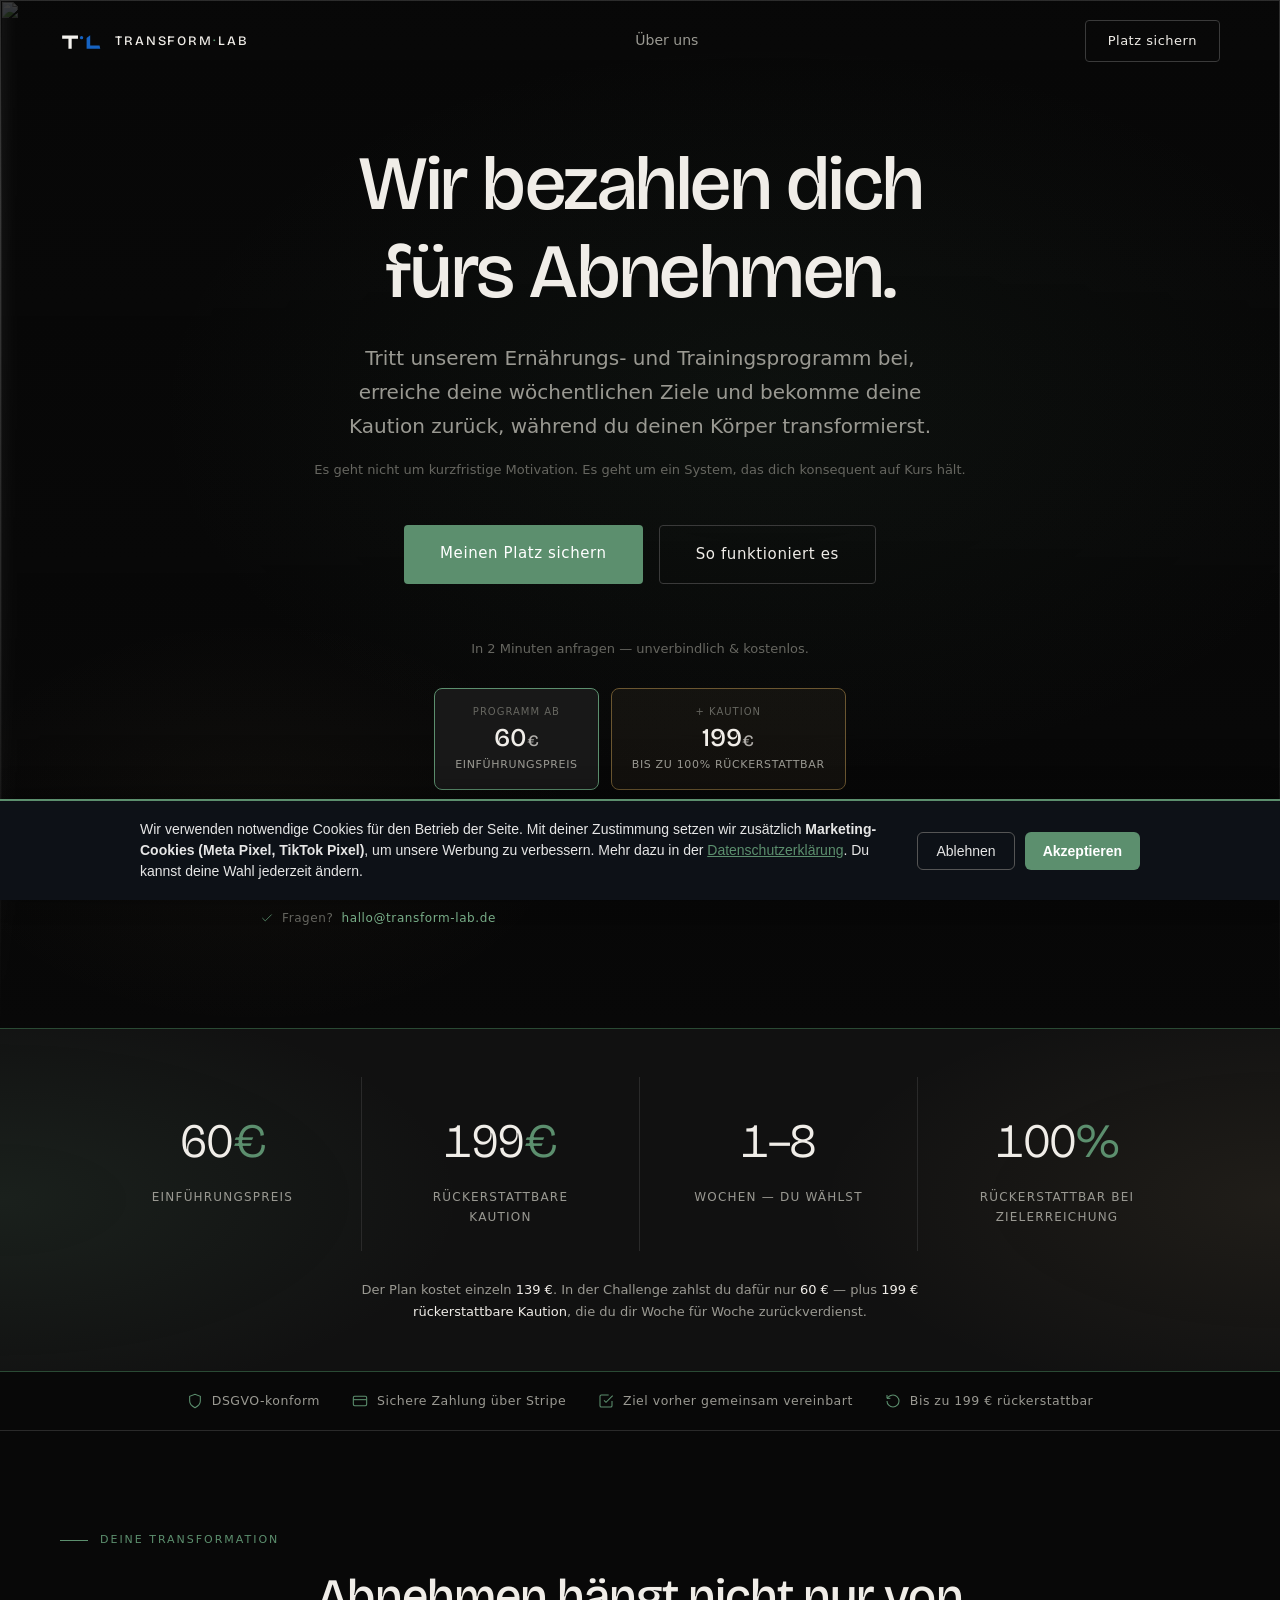
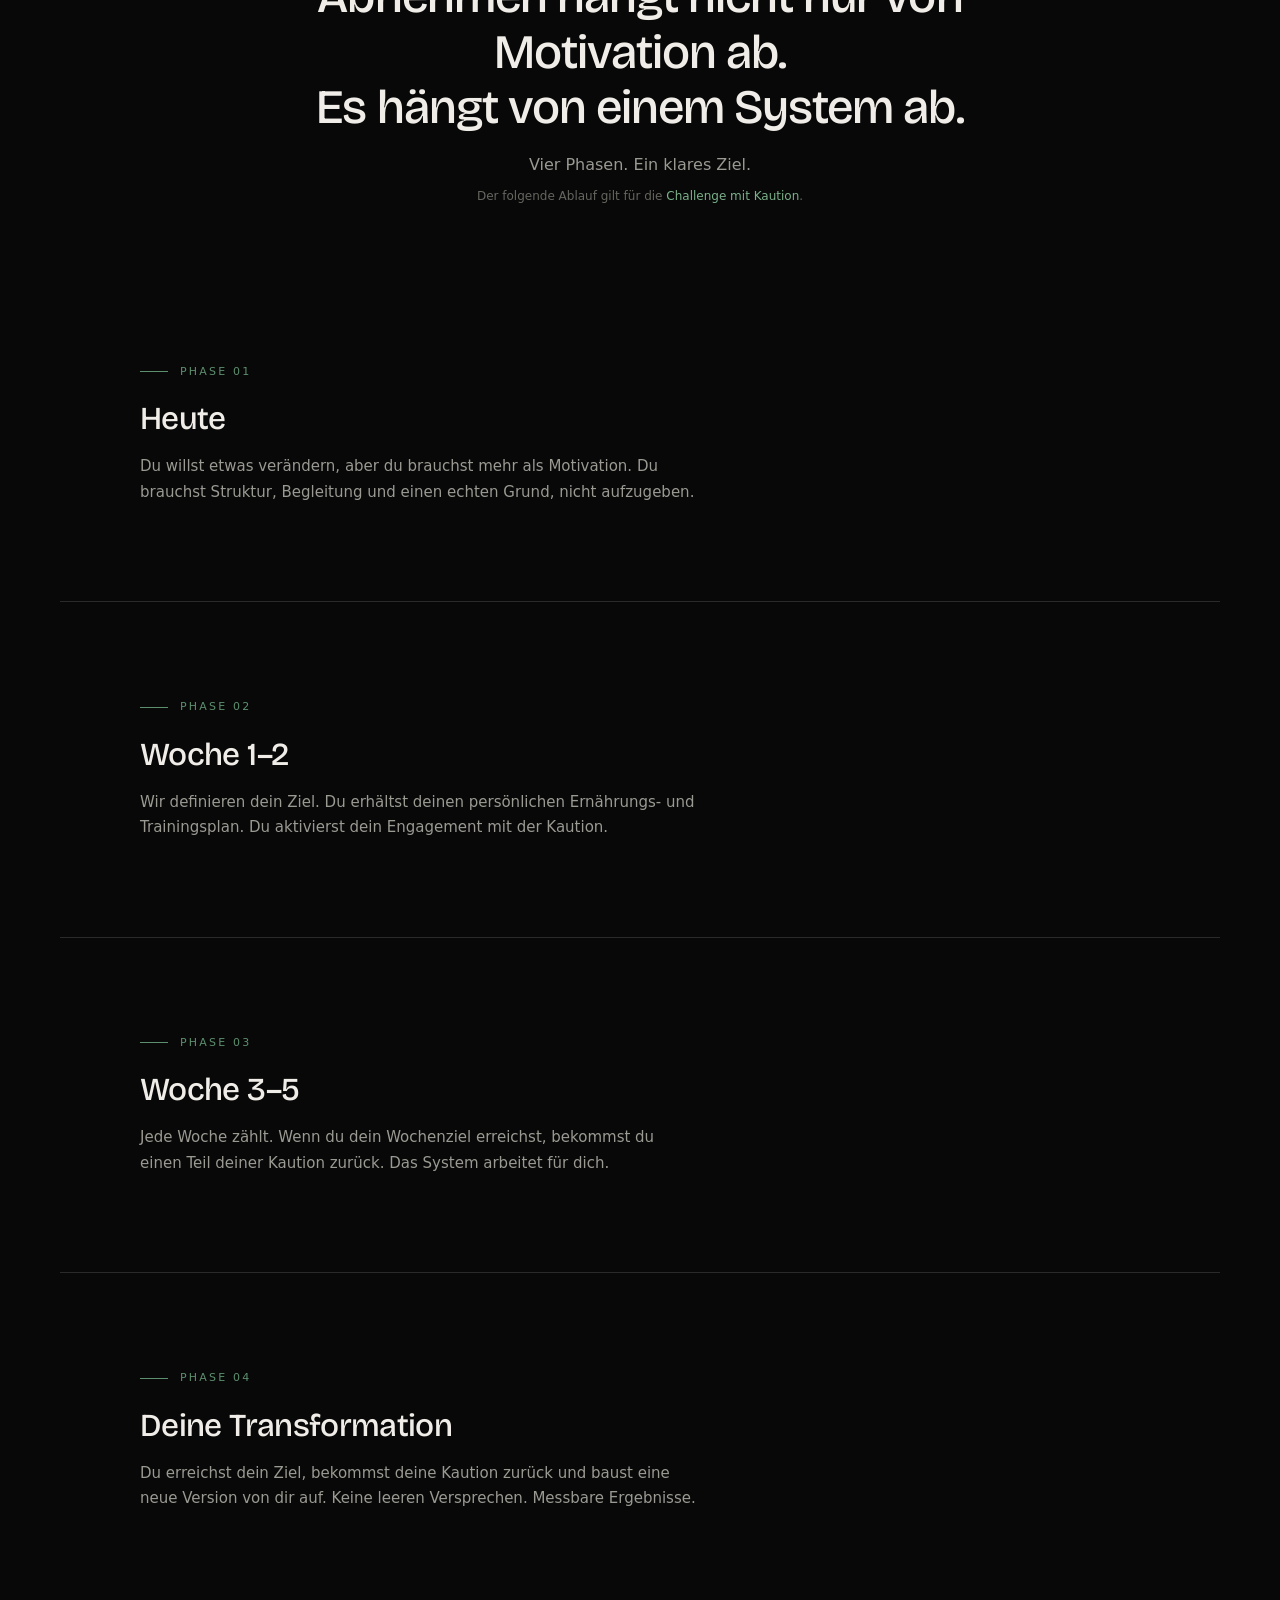
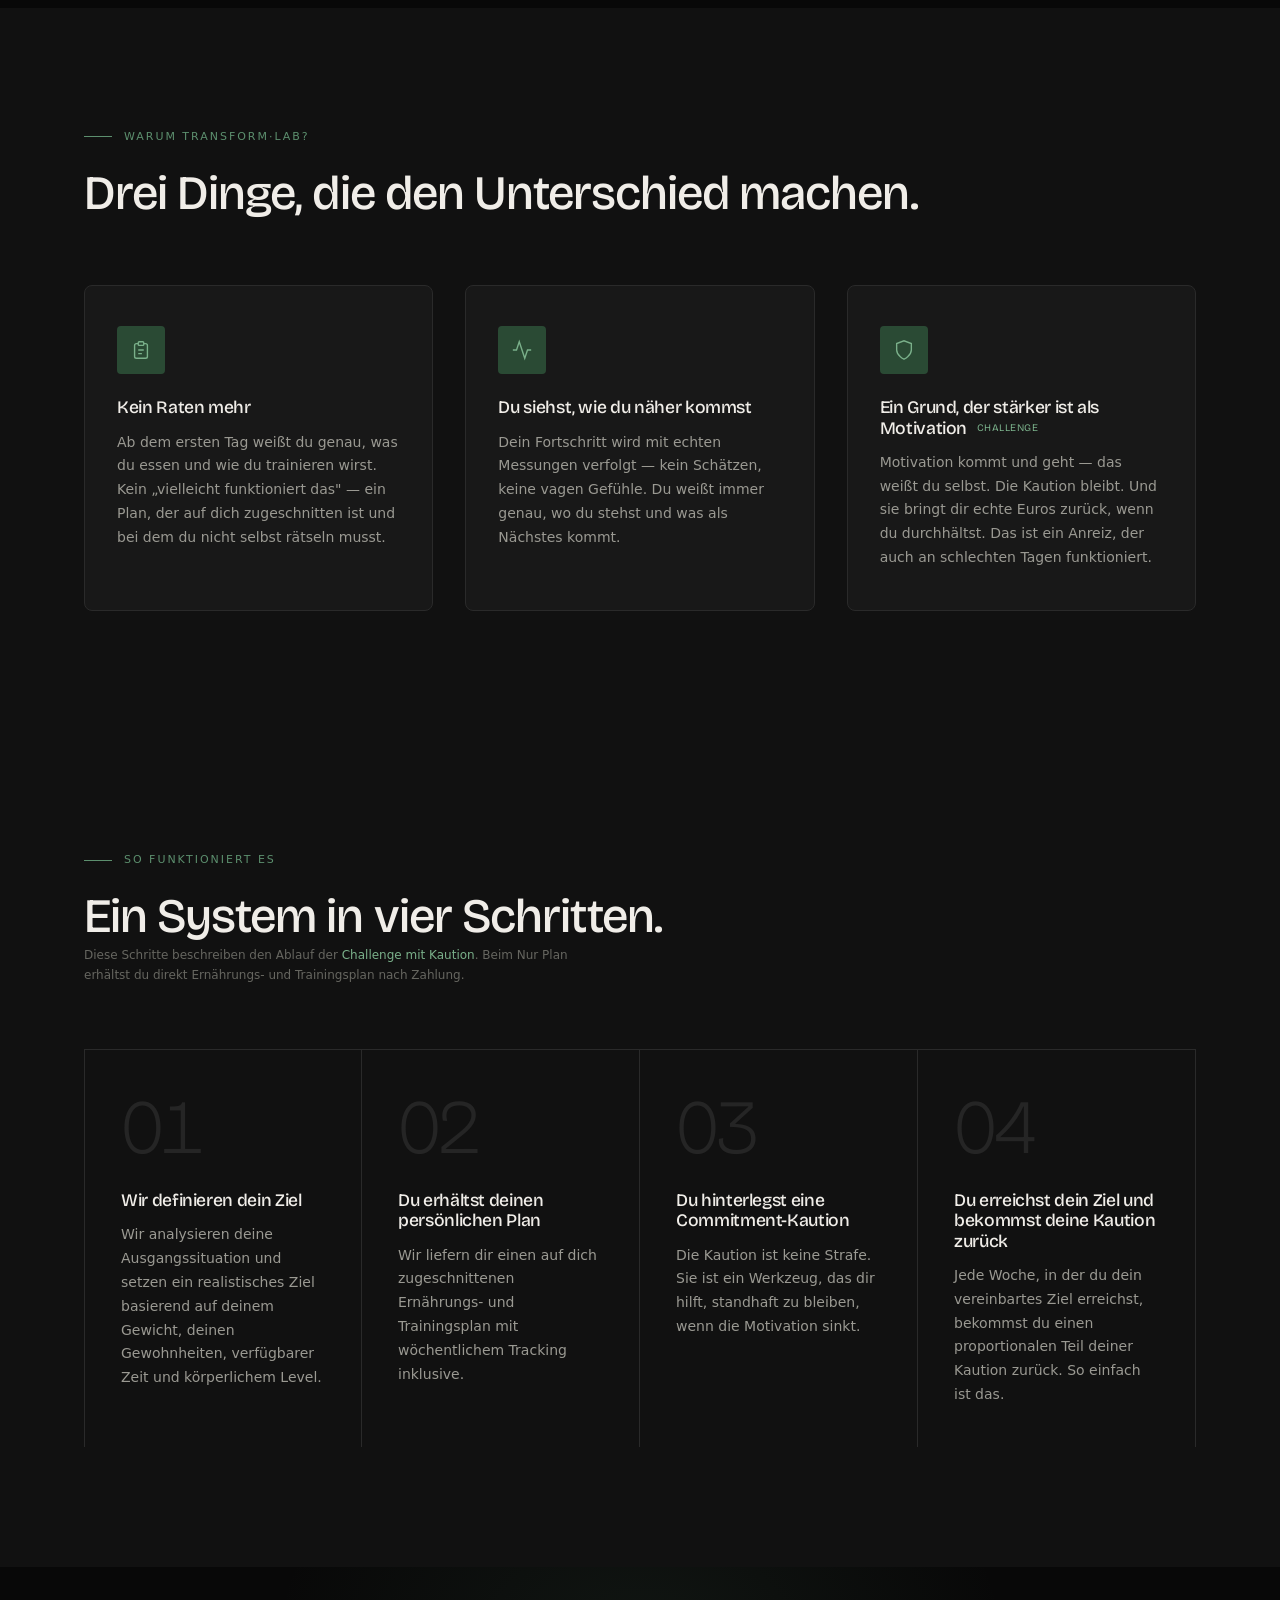
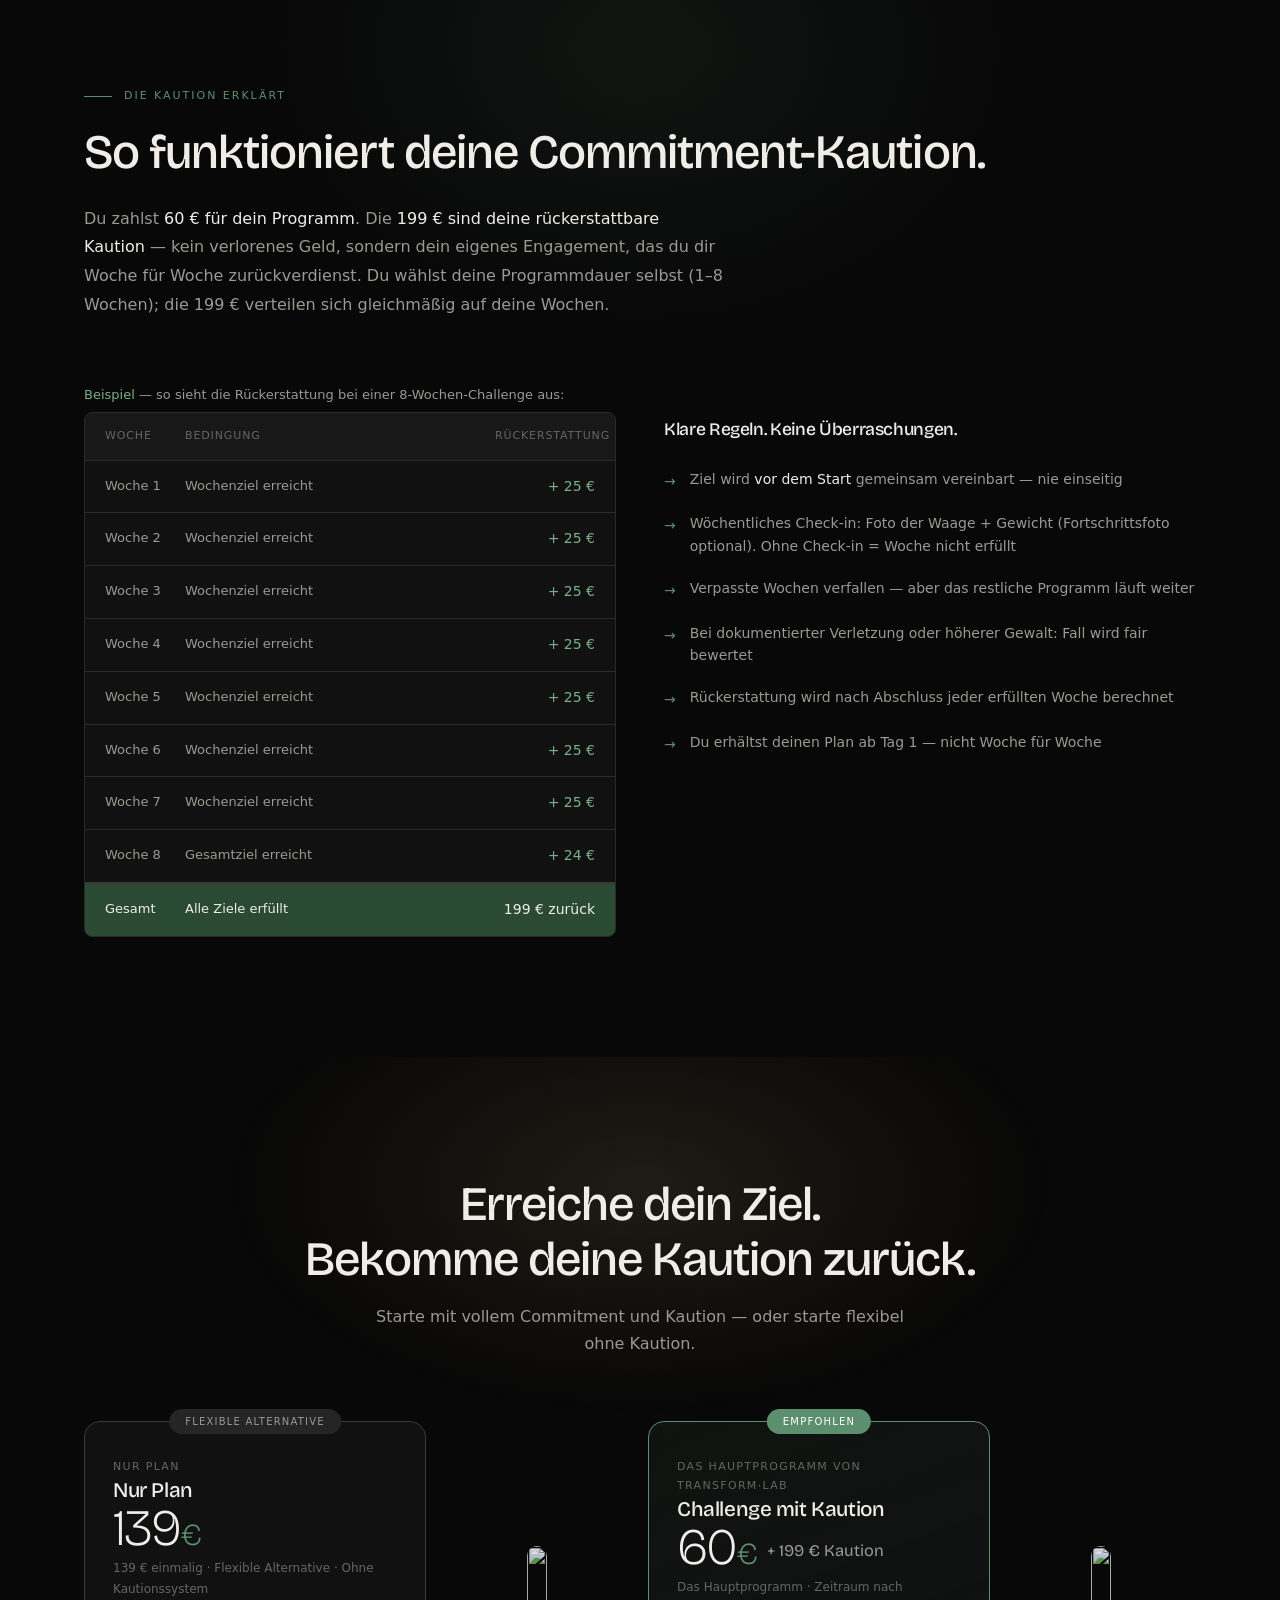
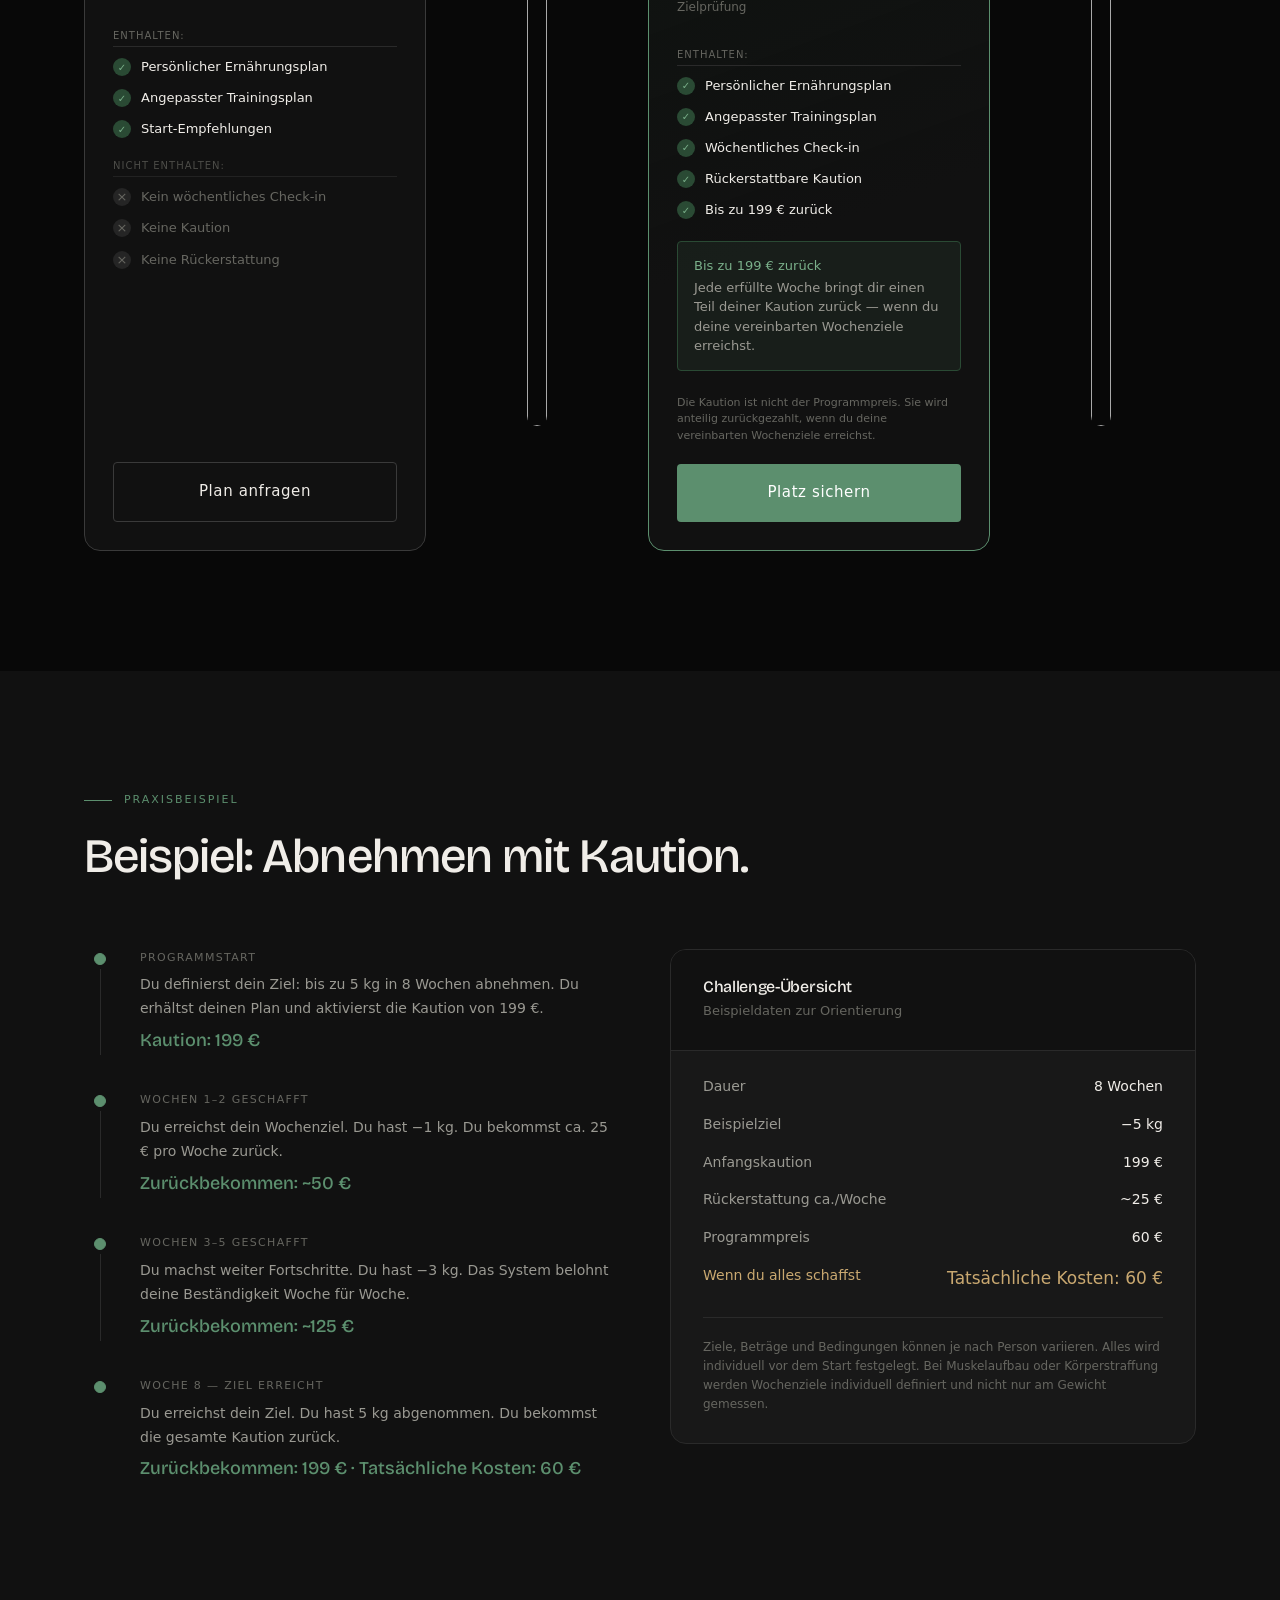
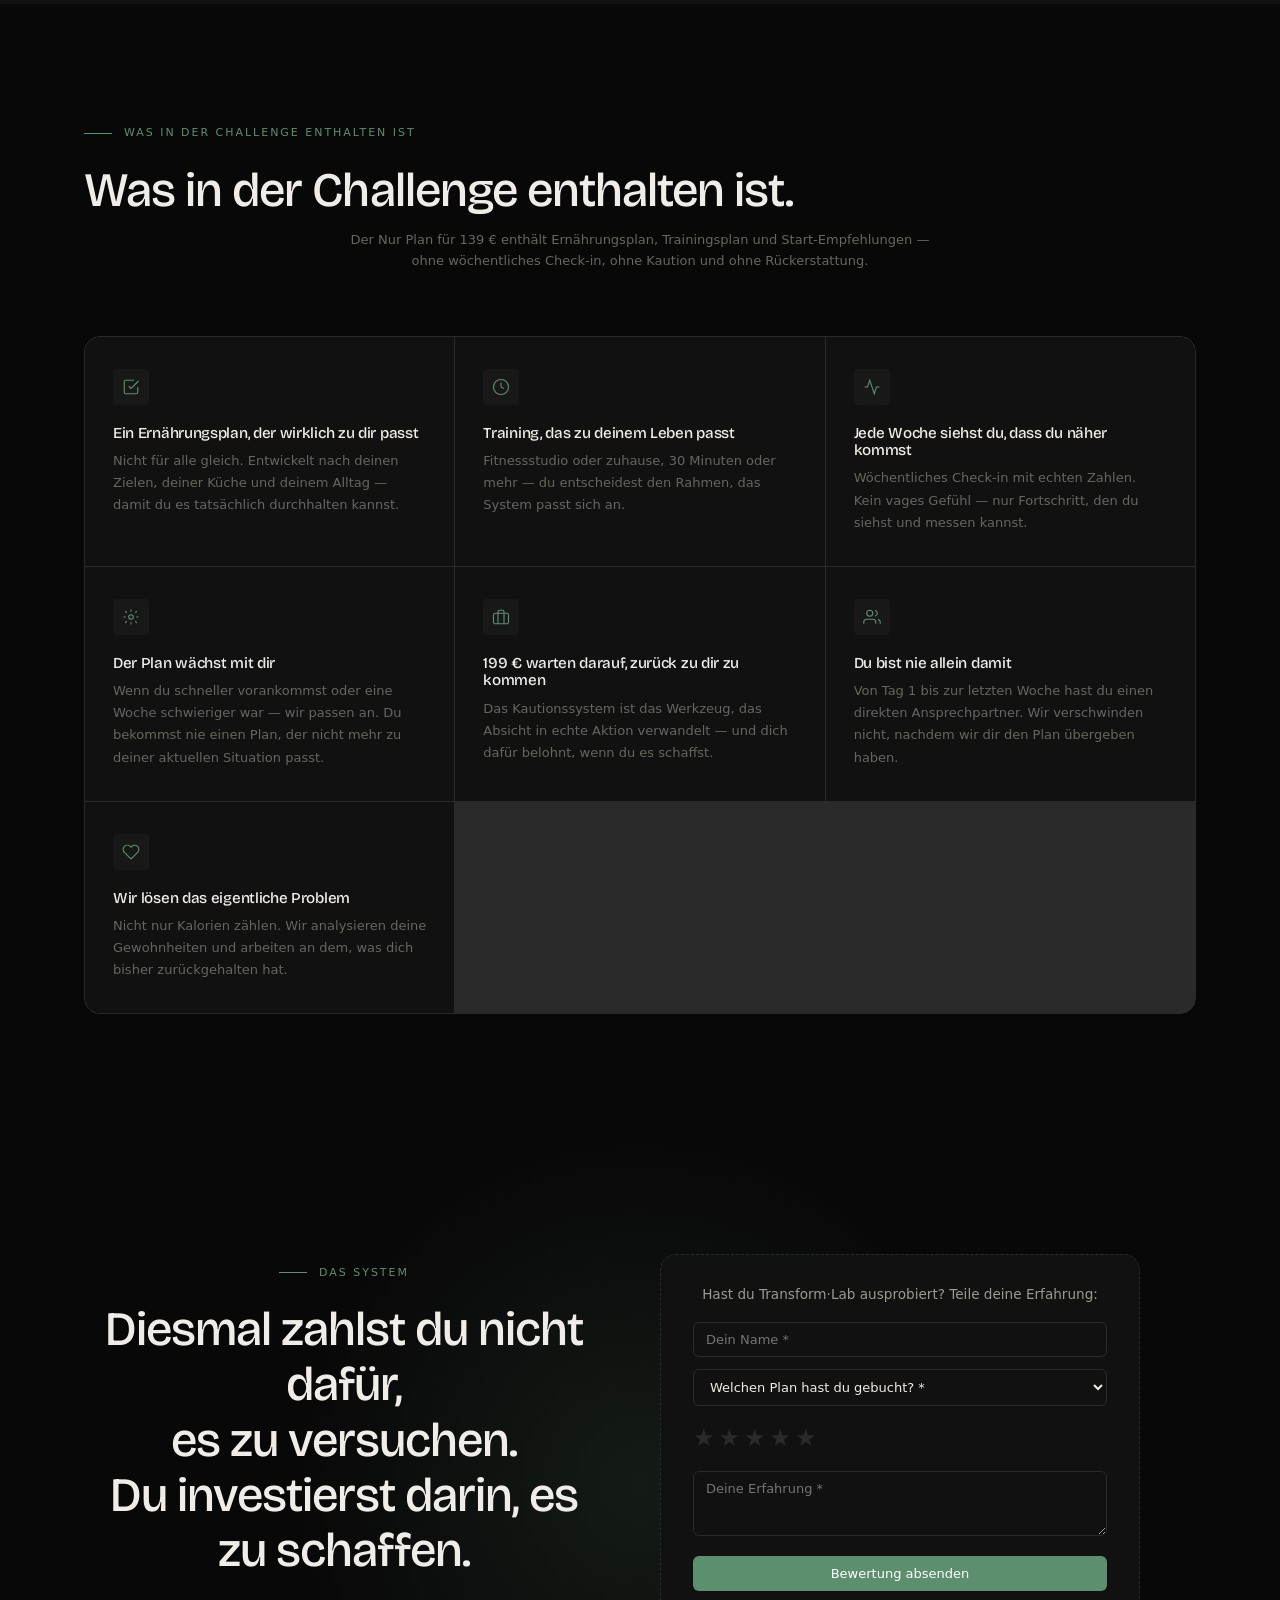
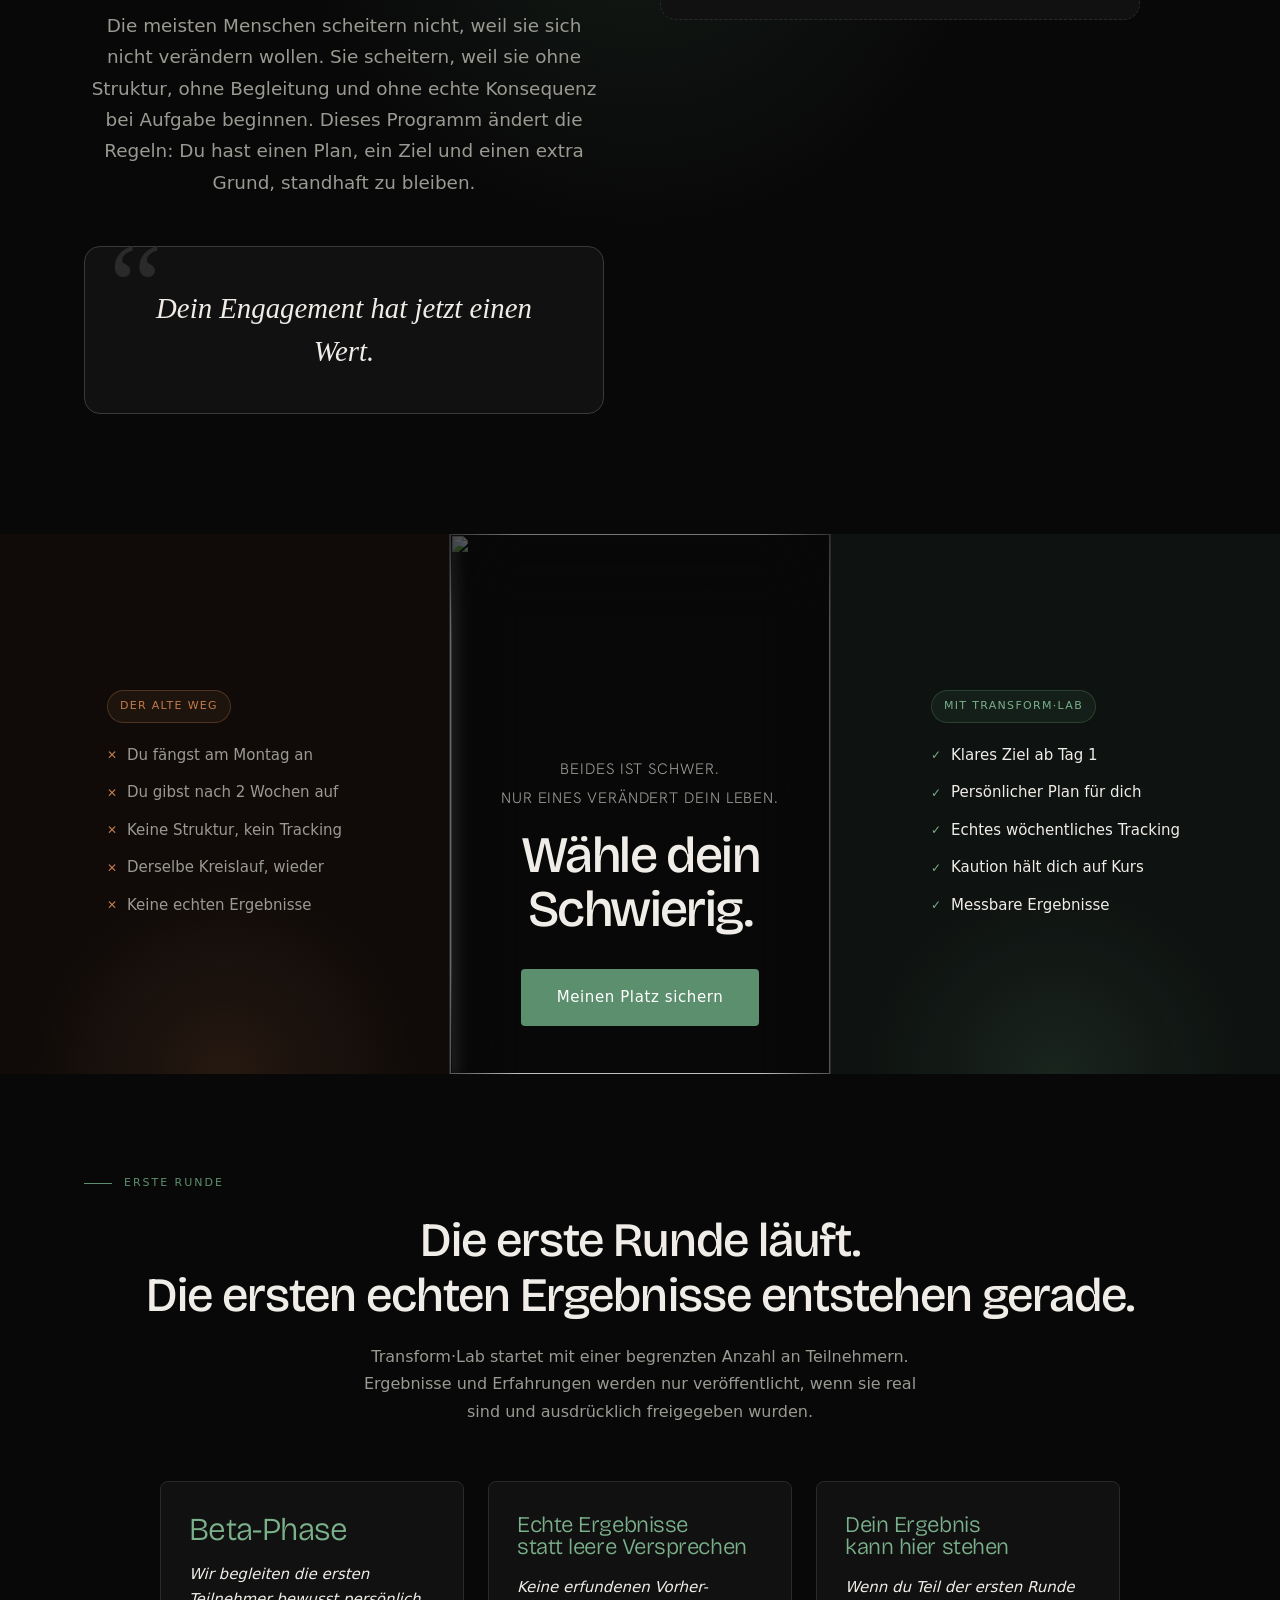
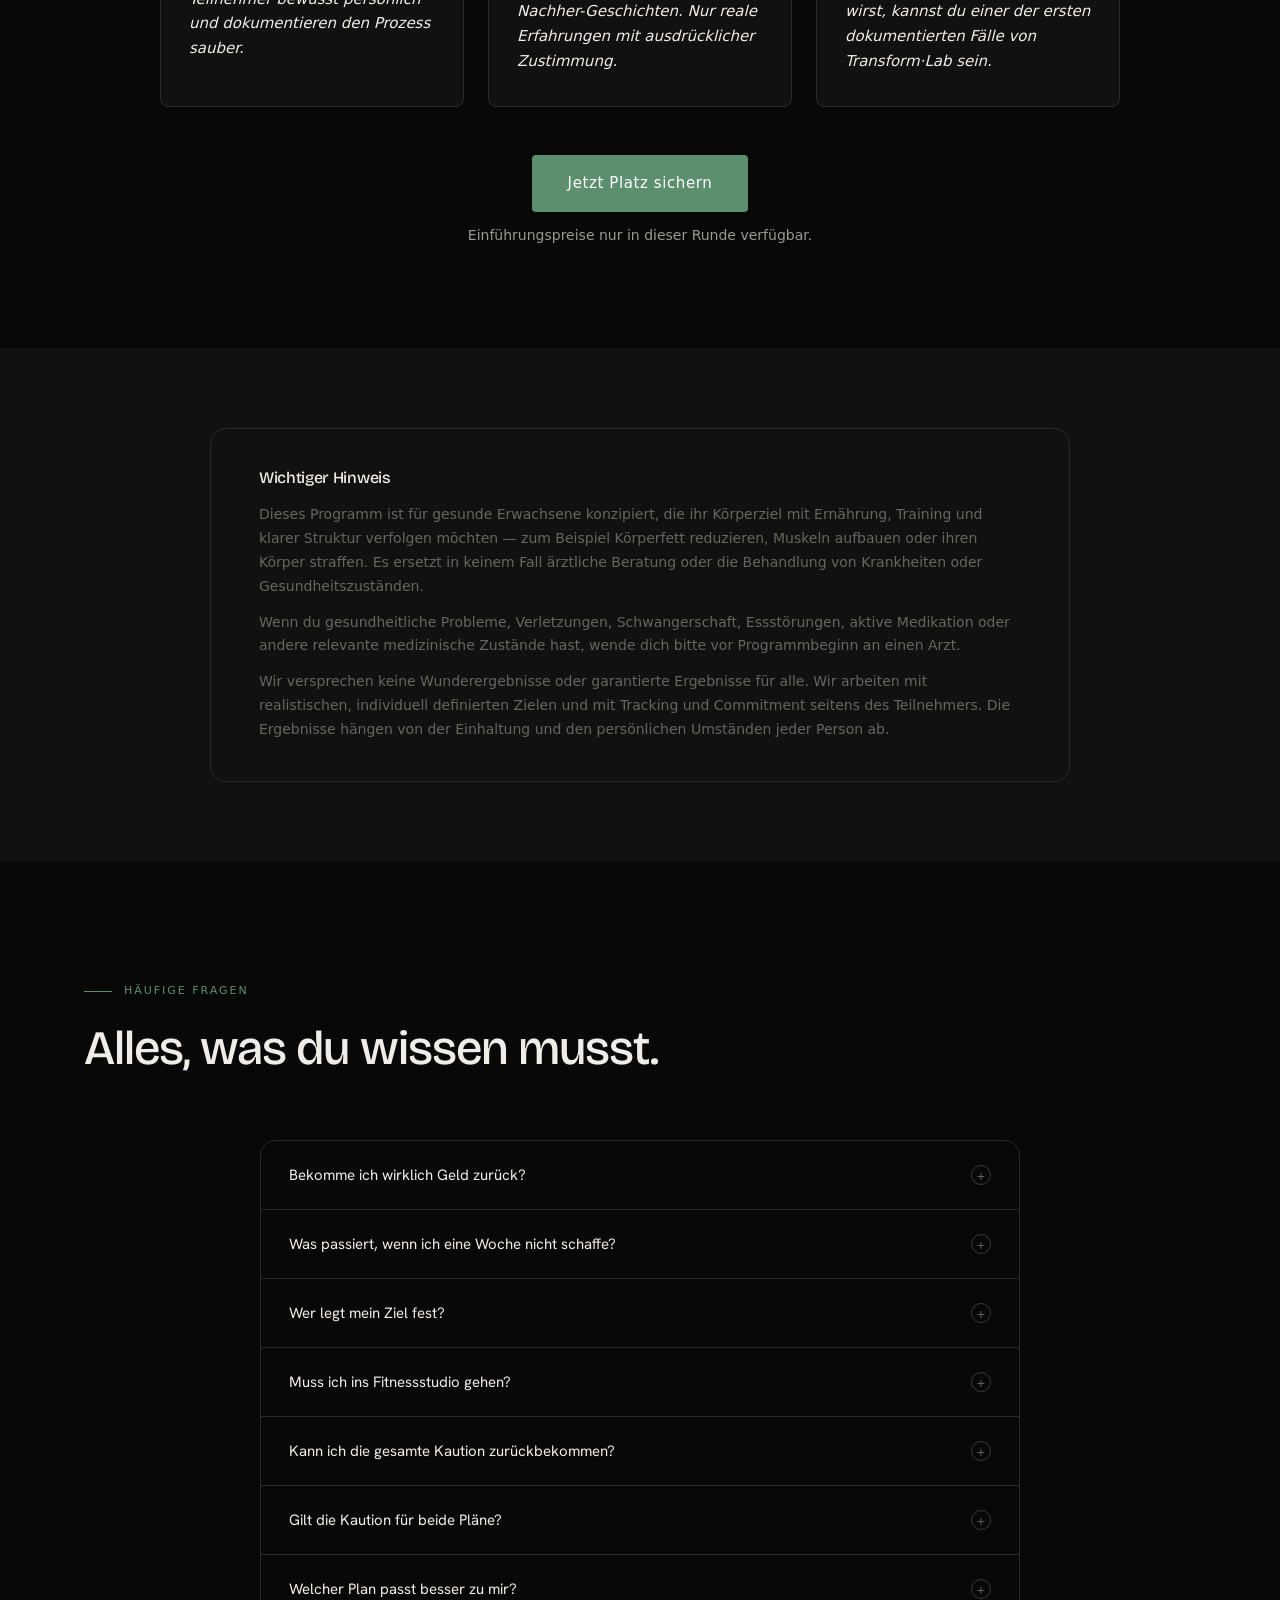
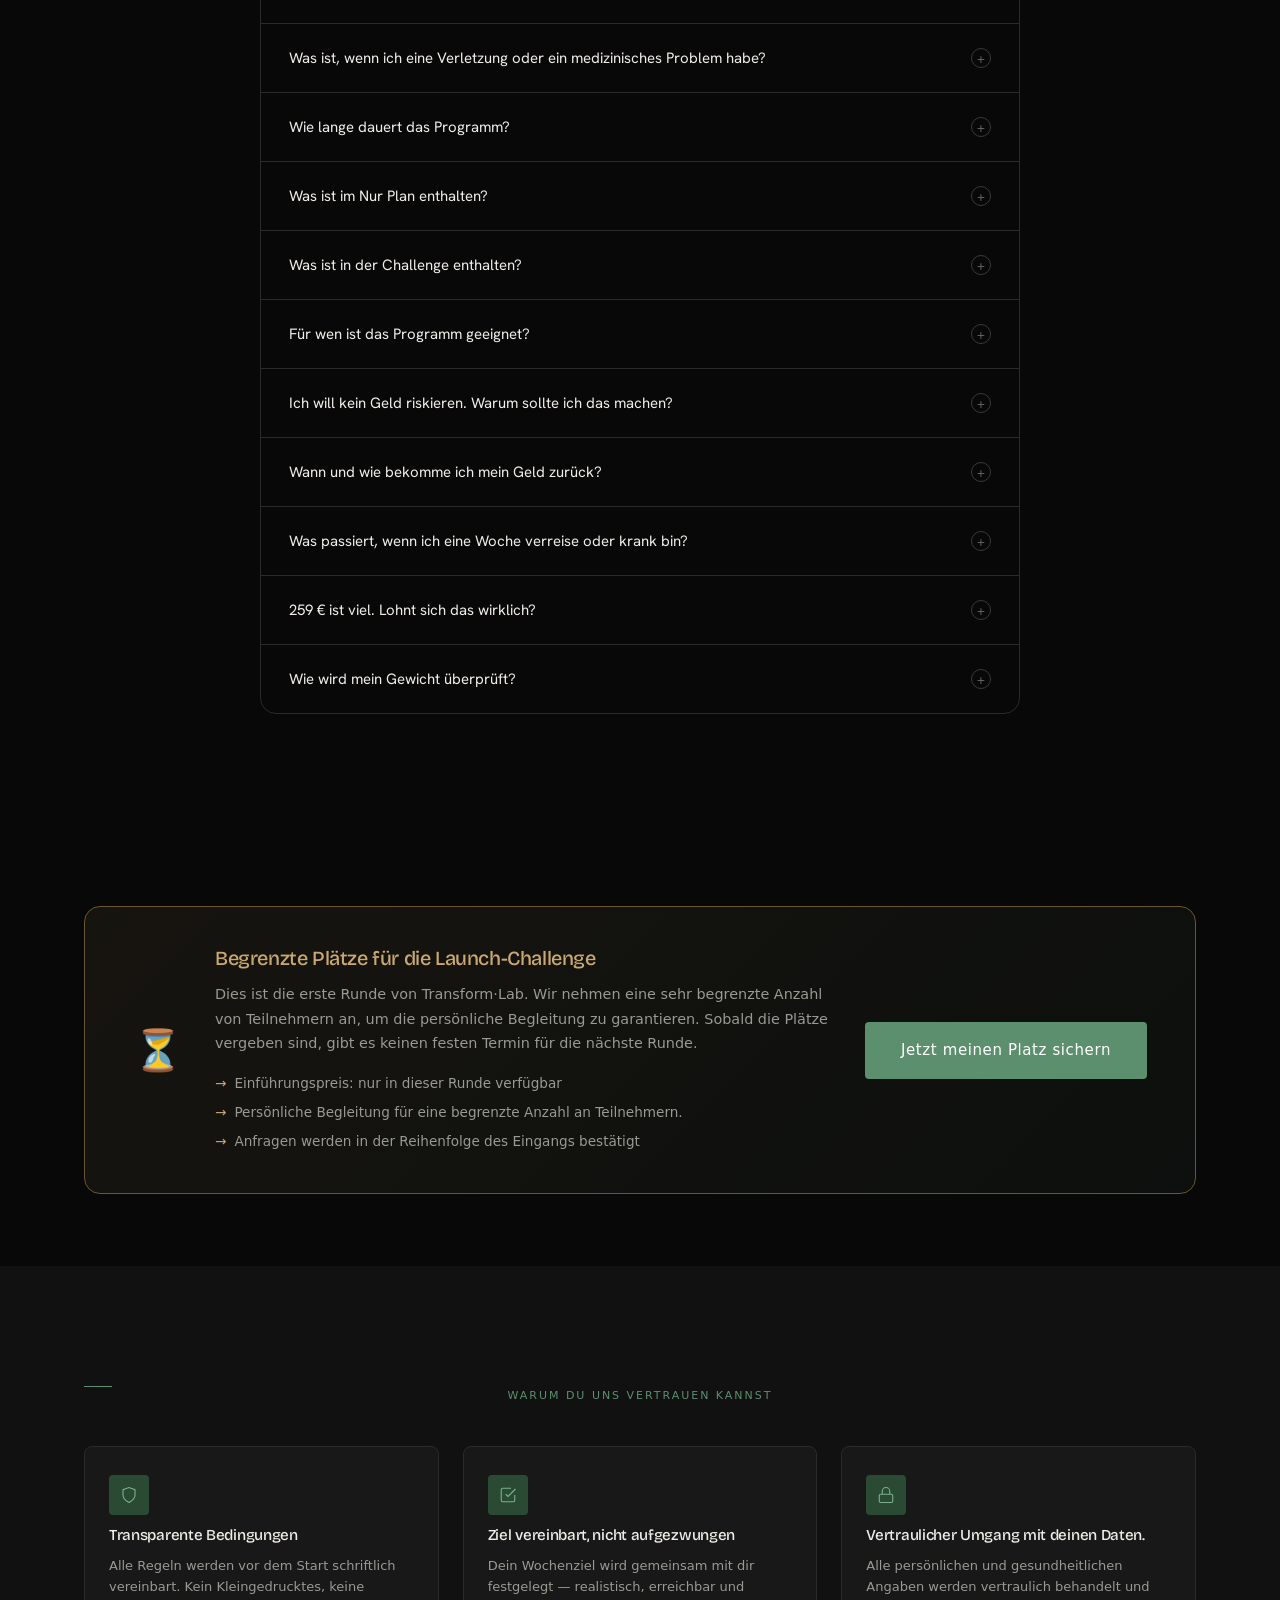
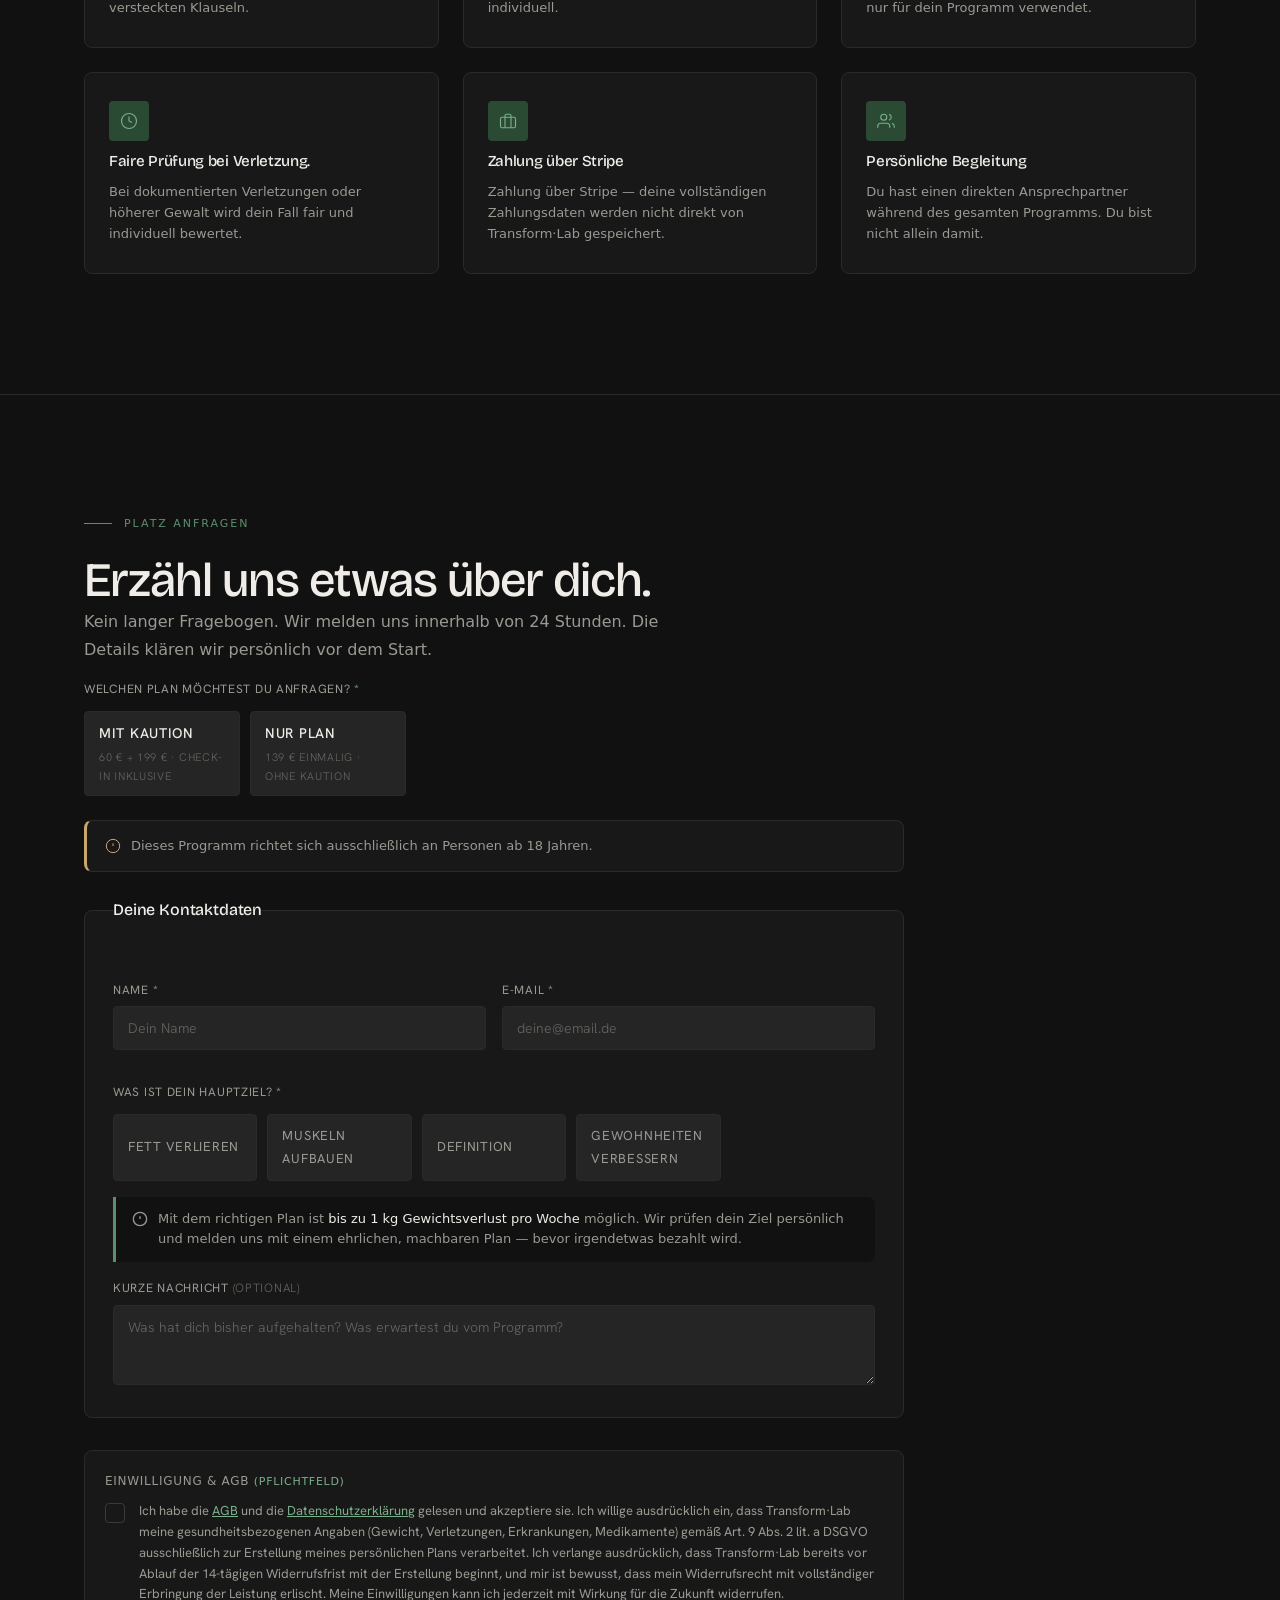
==== index.html @ 299c262e "Add favicon, clarify intro price, fix hardcoded duration - Add assets/favicon.svg (T·L mark on dark " ====
<!DOCTYPE html>
<html lang="de">
<head>
  <meta charset="UTF-8">
  <meta name="viewport" content="width=device-width, initial-scale=1.0">

  <!-- Meta Pixel (Base) + Cookie-Consent -->
  <script src="js/meta-pixel.js?v=3"></script>
  <script src="js/tiktok-pixel.js?v=1"></script>
  <script src="js/consent.js?v=2"></script>

  <title>Transform·Lab — Wir bezahlen dich fürs Abnehmen</title>
  <meta name="description"
        content="Persönlicher Ernährungs- und Trainingsplan. Oder starte deine individuelle Challenge mit rückerstattbarer Kaution — bis zu 199 € zurück, Woche für Woche.">

  <meta property="og:type"        content="website">
  <meta property="og:url"         content="https://www.transform-lab.de/">
  <meta property="og:title"       content="Transform·Lab — Wir bezahlen dich fürs Abnehmen">
  <meta property="og:description" content="Erreiche deine Ziele und bekomme bis zu 199 € Kaution zurück. Persönlicher Ernährungs- und Trainingsplan inklusive.">
  <meta property="og:image"       content="https://www.transform-lab.de/assets/og-image.jpg">
  <meta name="twitter:card"       content="summary_large_image">
  <meta name="twitter:image"      content="https://www.transform-lab.de/assets/og-image.jpg">
  <link rel="canonical"           href="https://www.transform-lab.de/">

  <link rel="icon" href="assets/favicon.svg" type="image/svg+xml">

  <link rel="preconnect" href="https://fonts.googleapis.com">
  <link rel="preconnect" href="https://fonts.gstatic.com" crossorigin>
  <link href="https://fonts.googleapis.com/css2?family=Bricolage+Grotesque:opsz,wght@12..96,300;12..96,400;12..96,500&family=Hanken+Grotesk:wght@300;400;500&display=swap"
        rel="stylesheet">

  <link rel="stylesheet" href="css/styles.css?v=42">

  <!-- Privacy-friendly analytics by Plausible -->
  <script async src="https://plausible.io/js/pa-rchwNeHP1BfyQp6xnn5ss.js"></script>
  <script>window.plausible=window.plausible||function(){(plausible.q=plausible.q||[]).push(arguments)},plausible.init=plausible.init||function(i){plausible.o=i||{}};plausible.init()</script>

  <link rel="preload" as="image" href="assets/escultura-transformacion.webp" type="image/webp">
  <link rel="preload" as="image" href="assets/escultura-transformacion-mujer.webp" type="image/webp">

  <script type="application/ld+json">
  {
    "@context": "https://schema.org",
    "@type": "Service",
    "name": "Transform·Lab",
    "description": "Individuelles Körpertransformationsprogramm mit rückerstattbarer Commitment-Kaution. Persönlicher Ernährungs- und Trainingsplan inklusive.",
    "url": "https://www.transform-lab.de/",
    "provider": {
      "@type": "Person",
      "name": "Gabriel Palosi",
      "email": "hallo@transform-lab.de"
    },
    "offers": {
      "@type": "Offer",
      "price": "60.00",
      "priceCurrency": "EUR",
      "description": "Einführungspreis. Zusätzlich 199 € rückerstattbare Commitment-Kaution."
    },
    "serviceType": "Fitness- und Ernährungscoaching",
    "areaServed": "DE"
  }
  </script>

  <style>
    *, *::before, *::after { box-sizing: border-box; margin: 0; padding: 0; }
    body { background: #080808; color: #f0ede8; font-family: system-ui, sans-serif; }

    /* Trust-Bar direkt unter dem Hero (home only) */
    .trust-bar {
      border-bottom: 1px solid var(--border);
      background: var(--bg);
      padding: 18px 0;
    }
    .trust-bar-inner {
      display: flex; flex-wrap: wrap; justify-content: center;
      align-items: center; gap: 14px 32px;
    }
    .trust-bar-item {
      display: inline-flex; align-items: center; gap: 9px;
      font-size: 12.5px; letter-spacing: .04em; color: var(--text-muted);
      white-space: nowrap;
    }
    .trust-bar-item svg {
      width: 16px; height: 16px; flex-shrink: 0;
      fill: none; stroke: var(--green); stroke-width: 1.6;
    }
    @media (max-width: 600px) {
      .trust-bar-inner { gap: 12px 20px; }
      .trust-bar-item { font-size: 11.5px; gap: 7px; }
    }

    /* Erklärt den Preis-Counter 139 -> 60 */
    .numbers-note {
      margin: 28px auto 0; max-width: 620px; text-align: center;
      font-size: 13px; line-height: 1.7; color: var(--text-muted);
    }
    .numbers-note strong { color: var(--text); font-weight: 500; }
  </style>
</head>
<body>

  <div class="cursor-glow" id="cursorGlow" aria-hidden="true"></div>

  <header>
    <nav class="site-nav" id="siteNav" aria-label="Hauptnavigation">
      <div class="nav-inner">
        <a href="#" class="logo"><img src="assets/logo.svg" alt="" class="logo-mark" style="height:20px;width:auto;vertical-align:middle;margin-right:9px">Transform<span>·</span>Lab</a>
        <a href="ueber-uns.html" class="nav-link" style="color:var(--text-muted);text-decoration:none;font-size:14px;transition:color .2s;" onmouseover="this.style.color='var(--text)'" onmouseout="this.style.color='var(--text-muted)'">Über uns</a>
        <a href="#form" class="nav-cta">Platz sichern</a>
      </div>
    </nav>
  </header>

  <main>

    <!-- HERO -->
    <section id="hero" aria-labelledby="hero-heading">
<div class="hero-wipe" aria-hidden="true">
        <picture>
          <source srcset="assets/escultura-transformacion.webp" type="image/webp">
          <img src="assets/escultura-transformacion.png" alt="" class="hero-wipe-img hero-wipe-img--man" fetchpriority="high">
        </picture>
        <picture>
          <source srcset="assets/escultura-transformacion-mujer.webp" type="image/webp">
          <img src="assets/escultura-transformacion-mujer.png" alt="" class="hero-wipe-img hero-wipe-img--woman" fetchpriority="high">
        </picture>
        <div class="hero-wipe-line"></div>
      </div>
      <div class="hero-bg"   aria-hidden="true"></div>
      <div class="hero-grid" aria-hidden="true"></div>

      <div class="container hero-content">
        <div class="hero-inner">

          <div class="hero-text-col">


            <h1 id="hero-heading" class="hero-title">
              Wir bezahlen dich<br>fürs Abnehmen.
            </h1>

            <p class="hero-sub">
              Tritt unserem Ernährungs- und Trainingsprogramm bei, erreiche
              deine wöchentlichen Ziele und bekomme deine Kaution zurück,
              während du deinen Körper transformierst.
            </p>
            <p class="hero-meta">
              Es geht nicht um kurzfristige Motivation. Es geht um ein System,
              das dich konsequent auf Kurs hält.
            </p>

            <div class="hero-ctas">
              <a href="#form" class="btn-primary">Meinen Platz sichern</a>
              <a href="#how" class="btn-secondary">So funktioniert es</a>
            </div>
            <p class="hero-cta-note" style="margin-top:14px;font-size:13px;color:var(--text-dim);">In 2 Minuten anfragen — unverbindlich &amp; kostenlos.</p>

            <div class="hero-price-cards" aria-label="Preisübersicht">
              <div class="hpc-card hpc-card--main">
                <div class="hpc-label-top">Programm ab</div>
                <div class="hpc-value">60<span>€</span></div>
                <div class="hpc-label">Einführungspreis</div>
              </div>
              <div class="hpc-card hpc-card--fianza">
                <div class="hpc-label-top">+ Kaution</div>
                <div class="hpc-value">199<span>€</span></div>
                <div class="hpc-label">Bis zu 100% rückerstattbar</div>
              </div>
            </div>

            <ul class="hero-trust" aria-label="Programmgarantien">
              <li>
                <svg viewBox="0 0 24 24" aria-hidden="true"><polyline points="20 6 9 17 4 12"/></svg>
                Realistische Ziele · Wöchentliches Tracking
              </li>
              <li>
                <svg viewBox="0 0 24 24" aria-hidden="true"><polyline points="20 6 9 17 4 12"/></svg>
                Kaution je nach Zielerreichung rückerstattbar
              </li>
              <li>
                <svg viewBox="0 0 24 24" aria-hidden="true"><polyline points="20 6 9 17 4 12"/></svg>
                Fragen? <a href="mailto:hallo@transform-lab.de" style="color:var(--green-light);text-decoration:none">hallo@transform-lab.de</a>
              </li>
            </ul>
          </div>


        </div>
      </div>
    </section>

    <!-- ZAHLEN -->
    <div class="numbers-strip" aria-label="Programmdaten">
      <div class="container">
        <ul class="numbers-grid" style="list-style:none">
          <li class="number-item reveal">
            <div class="num"><span class="num-value" data-count-from="139" data-count-to="60">60</span><span>€</span></div>
            <div class="desc">Einführungspreis</div>
          </li>
          <li class="number-item reveal reveal-delay-1">
            <div class="num"><span class="num-value" data-count-from="0" data-count-to="199">199</span><span>€</span></div>
            <div class="desc">Rückerstattbare Kaution</div>
          </li>
          <li class="number-item reveal reveal-delay-2">
            <div class="num"><span class="num-value">1–8</span></div>
            <div class="desc">Wochen — du wählst</div>
          </li>
          <li class="number-item reveal reveal-delay-3">
            <div class="num"><span class="num-value" data-count-from="0" data-count-to="100">100</span><span>%</span></div>
            <div class="desc">Rückerstattbar bei Zielerreichung</div>
          </li>
        </ul>
        <p class="numbers-note">
          Der Plan kostet einzeln <strong>139 €</strong>. In der Challenge zahlst du dafür nur
          <strong>60 €</strong> — plus <strong>199 € rückerstattbare Kaution</strong>, die du dir
          Woche für Woche zurückverdienst.
        </p>
      </div>
    </div>

    <!-- TRUST-BAR (schnelle Vertrauenssignale direkt unter dem Hero) -->
    <div class="trust-bar" aria-label="Vertrauenssignale">
      <div class="container">
        <div class="trust-bar-inner">
          <span class="trust-bar-item">
            <svg viewBox="0 0 24 24" aria-hidden="true"><path d="M12 22s8-4 8-10V5l-8-3-8 3v7c0 6 8 10 8 10z"/></svg>
            DSGVO-konform
          </span>
          <span class="trust-bar-item">
            <svg viewBox="0 0 24 24" aria-hidden="true"><rect x="2" y="5" width="20" height="14" rx="2"/><line x1="2" y1="10" x2="22" y2="10"/></svg>
            Sichere Zahlung über Stripe
          </span>
          <span class="trust-bar-item">
            <svg viewBox="0 0 24 24" aria-hidden="true"><path d="M9 11l3 3L22 4"/><path d="M21 12v7a2 2 0 0 1-2 2H5a2 2 0 0 1-2-2V5a2 2 0 0 1 2-2h11"/></svg>
            Ziel vorher gemeinsam vereinbart
          </span>
          <span class="trust-bar-item">
            <svg viewBox="0 0 24 24" aria-hidden="true"><path d="M3 12a9 9 0 1 0 9-9 9 9 0 0 0-6.4 2.6L3 8"/><line x1="3" y1="3" x2="3" y2="8"/><line x1="3" y1="8" x2="8" y2="8"/></svg>
            Bis zu 199 € rückerstattbar
          </span>
        </div>
      </div>
    </div>

    <!-- STORY -->
    <section id="story" aria-labelledby="story-heading">
      <div class="story-intro container reveal">
        <span class="label label-line">Deine Transformation</span>
        <h2 id="story-heading">
          Abnehmen hängt nicht nur von Motivation ab.<br>
          Es hängt von einem System ab.
        </h2>
        <p>Vier Phasen. Ein klares Ziel.
          <span style="display:block;margin-top:8px;font-size:12px;color:var(--text-dim)">
            Der folgende Ablauf gilt für die <strong style="color:var(--green-light)">Challenge mit Kaution</strong>.
          </span>
        </p>
      </div>

      <div class="story-panels" id="storyPanels">
        <div class="story-left" id="storyLeft">

          <div class="story-phase active" data-phase="0" data-phase-label="Heute">
            <div class="phase-number" aria-hidden="true">Phase 01</div>
            <h3>Heute</h3>
            <p>Du willst etwas verändern, aber du brauchst mehr als
               Motivation. Du brauchst Struktur, Begleitung und einen
               echten Grund, nicht aufzugeben.</p>
          </div>

          <div class="story-phase" data-phase="1" data-phase-label="Woche 1–2">
            <div class="phase-number" aria-hidden="true">Phase 02</div>
            <h3>Woche 1–2</h3>
            <p>Wir definieren dein Ziel. Du erhältst deinen persönlichen
               Ernährungs- und Trainingsplan. Du aktivierst dein Engagement
               mit der Kaution.</p>
          </div>

          <div class="story-phase" data-phase="2" data-phase-label="Woche 3–5">
            <div class="phase-number" aria-hidden="true">Phase 03</div>
            <h3>Woche 3–5</h3>
            <p>Jede Woche zählt. Wenn du dein Wochenziel erreichst,
               bekommst du einen Teil deiner Kaution zurück.
               Das System arbeitet für dich.</p>
          </div>

          <div class="story-phase" data-phase="3" data-phase-label="Deine Transformation">
            <div class="phase-number" aria-hidden="true">Phase 04</div>
            <h3>Deine Transformation</h3>
            <p>Du erreichst dein Ziel, bekommst deine Kaution zurück
               und baust eine neue Version von dir auf. Keine leeren
               Versprechen. Messbare Ergebnisse.</p>
          </div>

        </div>
      </div>
    </section>

    <!-- WARUM TRANSFORM·LAB -->
    <section id="warum" aria-labelledby="warum-heading">
      <div class="container">
        <span class="label label-line reveal">Warum Transform·Lab?</span>
        <h2 id="warum-heading" class="reveal">Drei Dinge, die den Unterschied machen.</h2>

        <div class="warum-grid">
          <div class="warum-card reveal">
            <div class="warum-icon" aria-hidden="true">
              <svg viewBox="0 0 24 24" fill="none" stroke="currentColor" stroke-width="1.5"><path d="M9 5H7a2 2 0 0 0-2 2v12a2 2 0 0 0 2 2h10a2 2 0 0 0 2-2V7a2 2 0 0 0-2-2h-2"/><rect x="9" y="3" width="6" height="4" rx="1"/><path d="M9 12h6M9 16h4"/></svg>
            </div>
            <h3>Kein Raten mehr</h3>
            <p>Ab dem ersten Tag weißt du genau, was du essen und wie du trainieren wirst. Kein „vielleicht funktioniert das" — ein Plan, der auf dich zugeschnitten ist und bei dem du nicht selbst rätseln musst.</p>
          </div>

          <div class="warum-card reveal reveal-delay-1">
            <div class="warum-icon" aria-hidden="true">
              <svg viewBox="0 0 24 24" fill="none" stroke="currentColor" stroke-width="1.5"><path d="M22 12h-4l-3 9L9 3l-3 9H2"/></svg>
            </div>
            <h3>Du siehst, wie du näher kommst</h3>
            <p>Dein Fortschritt wird mit echten Messungen verfolgt — kein Schätzen, keine vagen Gefühle. Du weißt immer genau, wo du stehst und was als Nächstes kommt.</p>
          </div>

          <div class="warum-card reveal reveal-delay-2">
            <div class="warum-icon" aria-hidden="true">
              <svg viewBox="0 0 24 24" fill="none" stroke="currentColor" stroke-width="1.5"><path d="M12 22s8-4 8-10V5l-8-3-8 3v7c0 6 8 10 8 10z"/></svg>
            </div>
            <h3>Ein Grund, der stärker ist als Motivation <span style="font-size:10px;font-weight:400;color:var(--green-light);letter-spacing:.05em;text-transform:uppercase;vertical-align:middle;margin-left:6px">Challenge</span></h3>
            <p>Motivation kommt und geht — das weißt du selbst. Die Kaution bleibt. Und sie bringt dir echte Euros zurück, wenn du durchhältst. Das ist ein Anreiz, der auch an schlechten Tagen funktioniert.</p>
          </div>
        </div>
      </div>
    </section>

    <!-- SO FUNKTIONIERT ES -->
    <section id="how" aria-labelledby="how-heading">
      <div class="container">
        <span class="label label-line reveal">So funktioniert es</span>
        <h2 id="how-heading" class="reveal">Ein System in vier Schritten.</h2>
        <p class="reveal" style="font-size:12px;color:var(--text-dim);margin-bottom:40px;max-width:500px">
          Diese Schritte beschreiben den Ablauf der <strong style="color:var(--green-light)">Challenge mit Kaution</strong>.
          Beim Nur Plan erhältst du direkt Ernährungs- und Trainingsplan nach Zahlung.
        </p>

        <ol class="steps" style="list-style:none">
          <li class="step reveal">
            <div class="step-num" aria-hidden="true">01</div>
            <h3>Wir definieren dein Ziel</h3>
            <p>Wir analysieren deine Ausgangssituation und setzen ein
               realistisches Ziel basierend auf deinem Gewicht, deinen
               Gewohnheiten, verfügbarer Zeit und körperlichem Level.</p>
          </li>
          <li class="step reveal reveal-delay-1">
            <div class="step-num" aria-hidden="true">02</div>
            <h3>Du erhältst deinen persönlichen Plan</h3>
            <p>Wir liefern dir einen auf dich zugeschnittenen Ernährungs-
               und Trainingsplan mit wöchentlichem Tracking inklusive.</p>
          </li>
          <li class="step reveal reveal-delay-2">
            <div class="step-num" aria-hidden="true">03</div>
            <h3>Du hinterlegst eine Commitment-Kaution</h3>
            <p>Die Kaution ist keine Strafe. Sie ist ein Werkzeug, das
               dir hilft, standhaft zu bleiben, wenn die Motivation sinkt.</p>
          </li>
          <li class="step reveal reveal-delay-3">
            <div class="step-num" aria-hidden="true">04</div>
            <h3>Du erreichst dein Ziel und bekommst deine Kaution zurück</h3>
            <p>Jede Woche, in der du dein vereinbartes Ziel erreichst,
               bekommst du einen proportionalen Teil deiner Kaution zurück.
               So einfach ist das.</p>
          </li>
        </ol>
      </div>
    </section>

    <!-- SO FUNKTIONIERT DIE KAUTION -->
    <section id="kaution" aria-labelledby="kaution-heading">
      <div class="container">
        <span class="label label-line reveal">Die Kaution erklärt</span>
        <h2 id="kaution-heading" class="reveal">So funktioniert deine Commitment-Kaution.</h2>
        <p class="kaution-intro reveal reveal-delay-1">
          Du zahlst <strong>60 € für dein Programm</strong>. Die <strong>199 € sind deine rückerstattbare Kaution</strong> —
          kein verlorenes Geld, sondern dein eigenes Engagement, das du dir Woche für Woche zurückverdienst.
          Du wählst deine Programmdauer selbst (1–8 Wochen); die 199 € verteilen sich gleichmäßig auf deine Wochen.
        </p>

        <p class="reveal reveal-delay-1" style="font-size:13px;color:var(--text-muted);margin:0 0 6px;">
          <strong style="color:var(--green-light)">Beispiel</strong> — so sieht die Rückerstattung bei einer 8-Wochen-Challenge aus:
        </p>

        <div class="kaution-grid">
          <div class="kaution-table reveal reveal-delay-1">
            <div class="kaution-table-head">
              <span>Woche</span>
              <span>Bedingung</span>
              <span>Rückerstattung</span>
            </div>
            <div class="kaution-row">
              <span class="kw">Woche 1</span>
              <span class="kc">Wochenziel erreicht</span>
              <span class="kr">+ 25 €</span>
            </div>
            <div class="kaution-row">
              <span class="kw">Woche 2</span>
              <span class="kc">Wochenziel erreicht</span>
              <span class="kr">+ 25 €</span>
            </div>
            <div class="kaution-row">
              <span class="kw">Woche 3</span>
              <span class="kc">Wochenziel erreicht</span>
              <span class="kr">+ 25 €</span>
            </div>
            <div class="kaution-row">
              <span class="kw">Woche 4</span>
              <span class="kc">Wochenziel erreicht</span>
              <span class="kr">+ 25 €</span>
            </div>
            <div class="kaution-row">
              <span class="kw">Woche 5</span>
              <span class="kc">Wochenziel erreicht</span>
              <span class="kr">+ 25 €</span>
            </div>
            <div class="kaution-row">
              <span class="kw">Woche 6</span>
              <span class="kc">Wochenziel erreicht</span>
              <span class="kr">+ 25 €</span>
            </div>
            <div class="kaution-row">
              <span class="kw">Woche 7</span>
              <span class="kc">Wochenziel erreicht</span>
              <span class="kr">+ 25 €</span>
            </div>
            <div class="kaution-row kaution-row--last">
              <span class="kw">Woche 8</span>
              <span class="kc">Gesamtziel erreicht</span>
              <span class="kr">+ 24 €</span>
            </div>
            <div class="kaution-row kaution-row--total">
              <span class="kw">Gesamt</span>
              <span class="kc">Alle Ziele erfüllt</span>
              <span class="kr">199 € zurück</span>
            </div>
          </div>

          <div class="kaution-rules reveal reveal-delay-2">
            <h4>Klare Regeln. Keine Überraschungen.</h4>
            <ul class="kaution-rules-list">
              <li>
                <span class="kr-icon" aria-hidden="true">→</span>
                <span>Ziel wird <strong>vor dem Start</strong> gemeinsam vereinbart — nie einseitig</span>
              </li>
              <li>
                <span class="kr-icon" aria-hidden="true">→</span>
                <span>Wöchentliches Check-in: Foto der Waage + Gewicht (Fortschrittsfoto optional). Ohne Check-in = Woche nicht erfüllt</span>
              </li>
              <li>
                <span class="kr-icon" aria-hidden="true">→</span>
                <span>Verpasste Wochen verfallen — aber das restliche Programm läuft weiter</span>
              </li>
              <li>
                <span class="kr-icon" aria-hidden="true">→</span>
                <span>Bei dokumentierter Verletzung oder höherer Gewalt: Fall wird fair bewertet</span>
              </li>
              <li>
                <span class="kr-icon" aria-hidden="true">→</span>
                <span>Rückerstattung wird nach Abschluss jeder erfüllten Woche berechnet</span>
              </li>
              <li>
                <span class="kr-icon" aria-hidden="true">→</span>
                <span>Du erhältst deinen Plan ab Tag 1 — nicht Woche für Woche</span>
              </li>
            </ul>
          </div>
        </div>
      </div>
    </section>

    <!-- PREIS -->
    <section id="pricing" aria-labelledby="pricing-heading">
      <div class="container">
        <div class="pricing-header reveal">
          <h2 id="pricing-heading">
            Erreiche dein Ziel.<br>Bekomme deine Kaution zurück.
          </h2>
          <p style="margin-top:16px; max-width:540px; margin-left:auto; margin-right:auto;">
            Starte mit vollem Commitment und Kaution —
            <span style="color:var(--text-muted)">oder starte flexibel ohne Kaution.</span>
          </p>
        </div>

        <div class="pricing-compare">

          <!-- PLAN OHNE KAUTION -->
          <div class="pc-card reveal">
            <div class="pc-badge-top pc-badge-top--alt">Flexible Alternative</div>
            <div>
              <div class="pc-label">Nur Plan</div>
              <h3 class="pc-title">Nur Plan</h3>
              <div class="pc-price">139<span>€</span></div>
              <div class="pc-price-note">139 € einmalig · Flexible Alternative · Ohne Kautionssystem</div>
            </div>
            <ul class="pc-list">
              <li class="pc-list-section">Enthalten:</li>
              <li class="pc-item pc-item--yes">Persönlicher Ernährungsplan</li>
              <li class="pc-item pc-item--yes">Angepasster Trainingsplan</li>
              <li class="pc-item pc-item--yes">Start-Empfehlungen</li>
              <li class="pc-list-section pc-list-section--no">Nicht enthalten:</li>
              <li class="pc-item pc-item--no">Kein wöchentliches Check-in</li>
              <li class="pc-item pc-item--no">Keine Kaution</li>
              <li class="pc-item pc-item--no">Keine Rückerstattung</li>
            </ul>
            <a href="#form" class="btn-secondary pc-cta" data-plan="nur_plan">Plan anfragen</a>
          </div>

          <!-- IMAGEN HOMBRE -->
          <div class="pc-image-col" aria-hidden="true">
            <picture>
              <source srcset="assets/atleta-hombre.webp" type="image/webp">
              <img src="assets/atleta-hombre.png" alt="" loading="lazy" class="pc-img">
            </picture>
          </div>

          <!-- PLAN MIT KAUTION -->
          <div class="pc-card pc-card--featured reveal reveal-delay-2">
            <div class="pc-badge-top">Empfohlen</div>
            <div>
              <div class="pc-label">Das Hauptprogramm von Transform·Lab</div>
              <h3 class="pc-title">Challenge mit Kaution</h3>
              <div class="pc-price">60<span>€</span> <small>+ 199 € Kaution</small></div>
              <div class="pc-price-note">Das Hauptprogramm · Zeitraum nach Zielprüfung</div>
            </div>
            <ul class="pc-list">
              <li class="pc-list-section">Enthalten:</li>
              <li class="pc-item pc-item--yes">Persönlicher Ernährungsplan</li>
              <li class="pc-item pc-item--yes">Angepasster Trainingsplan</li>
              <li class="pc-item pc-item--yes">Wöchentliches Check-in</li>
              <li class="pc-item pc-item--yes">Rückerstattbare Kaution</li>
              <li class="pc-item pc-item--yes">Bis zu 199 € zurück</li>
            </ul>
            <div class="pc-callout">
              <strong>Bis zu 199 € zurück</strong>
              Jede erfüllte Woche bringt dir einen Teil deiner Kaution zurück — wenn du deine vereinbarten Wochenziele erreichst.
            </div>
            <p class="pc-microcopy">Die Kaution ist nicht der Programmpreis. Sie wird anteilig zurückgezahlt, wenn du deine vereinbarten Wochenziele erreichst.</p>
            <a href="#form" class="btn-primary pc-cta" data-plan="mit_kaution">Platz sichern</a>
          </div>

          <!-- IMAGEN MUJER -->
          <div class="pc-image-col" aria-hidden="true">
            <picture>
              <source srcset="assets/atleta-mujer.webp" type="image/webp">
              <img src="assets/atleta-mujer.png" alt="" loading="lazy" class="pc-img">
            </picture>
          </div>

        </div>
      </div>
    </section>

    <!-- PRAXISBEISPIEL -->
    <section id="example" aria-labelledby="example-heading">
      <div class="container">
        <span class="label label-line reveal">Praxisbeispiel</span>
        <h2 id="example-heading" class="reveal">Beispiel: Abnehmen mit Kaution.</h2>

        <div class="example-grid">
          <ol class="example-timeline reveal" style="list-style:none">
            <li class="timeline-item">
              <div class="timeline-left" aria-hidden="true">
                <div class="timeline-dot active"></div>
                <div class="timeline-line"></div>
              </div>
              <div class="timeline-content">
                <div class="timeline-week">Programmstart</div>
                <p class="timeline-desc">Du definierst dein Ziel: bis zu 5 kg in 8 Wochen abnehmen. Du erhältst deinen Plan und aktivierst die Kaution von 199 €.</p>
                <div class="timeline-amount">Kaution: 199 €</div>
              </div>
            </li>
            <li class="timeline-item">
              <div class="timeline-left" aria-hidden="true">
                <div class="timeline-dot active"></div>
                <div class="timeline-line"></div>
              </div>
              <div class="timeline-content">
                <div class="timeline-week">Wochen 1–2 geschafft</div>
                <p class="timeline-desc">Du erreichst dein Wochenziel. Du hast −1 kg. Du bekommst ca. 25 € pro Woche zurück.</p>
                <div class="timeline-amount">Zurückbekommen: ~50 €</div>
              </div>
            </li>
            <li class="timeline-item">
              <div class="timeline-left" aria-hidden="true">
                <div class="timeline-dot active"></div>
                <div class="timeline-line"></div>
              </div>
              <div class="timeline-content">
                <div class="timeline-week">Wochen 3–5 geschafft</div>
                <p class="timeline-desc">Du machst weiter Fortschritte. Du hast −3 kg. Das System belohnt deine Beständigkeit Woche für Woche.</p>
                <div class="timeline-amount">Zurückbekommen: ~125 €</div>
              </div>
            </li>
            <li class="timeline-item">
              <div class="timeline-left" aria-hidden="true">
                <div class="timeline-dot active"></div>
              </div>
              <div class="timeline-content">
                <div class="timeline-week">Woche 8 — Ziel erreicht</div>
                <p class="timeline-desc">Du erreichst dein Ziel. Du hast 5 kg abgenommen. Du bekommst die gesamte Kaution zurück.</p>
                <div class="timeline-amount">Zurückbekommen: 199 € · Tatsächliche Kosten: 60 €</div>
              </div>
            </li>
          </ol>

          <aside class="example-summary reveal reveal-delay-2" aria-label="Challenge-Zusammenfassung">
            <div class="summary-header">
              <h4>Challenge-Übersicht</h4>
              <p>Beispieldaten zur Orientierung</p>
            </div>
            <dl class="summary-rows">
              <div class="summary-row">
                <dt class="sr-label">Dauer</dt>
                <dd class="sr-value">8 Wochen</dd>
              </div>
              <div class="summary-row">
                <dt class="sr-label">Beispielziel</dt>
                <dd class="sr-value">−5 kg</dd>
              </div>
              <div class="summary-row">
                <dt class="sr-label">Anfangskaution</dt>
                <dd class="sr-value">199 €</dd>
              </div>
              <div class="summary-row">
                <dt class="sr-label">Rückerstattung ca./Woche</dt>
                <dd class="sr-value">~25 €</dd>
              </div>
              <div class="summary-row">
                <dt class="sr-label">Programmpreis</dt>
                <dd class="sr-value">60 €</dd>
              </div>
              <div class="summary-row sr-highlight">
                <dt class="sr-label">Wenn du alles schaffst</dt>
                <dd class="sr-value">Tatsächliche Kosten: 60 €</dd>
              </div>
            </dl>
            <p class="summary-foot">
              Ziele, Beträge und Bedingungen können je nach Person variieren.
              Alles wird individuell vor dem Start festgelegt.
              Bei Muskelaufbau oder Körperstraffung werden Wochenziele individuell definiert und nicht nur am Gewicht gemessen.
            </p>
          </aside>
        </div>
      </div>
    </section>

    <!-- WAS ENTHALTEN IST -->
    <section id="includes" aria-labelledby="includes-heading">
      <div class="container">
        <span class="label label-line reveal">Was in der Challenge enthalten ist</span>
        <h2 id="includes-heading" class="reveal">Was in der Challenge enthalten ist.</h2>
        <p class="includes-note reveal reveal-delay-1">Der Nur Plan für 139 € enthält Ernährungsplan, Trainingsplan und Start-Empfehlungen — ohne wöchentliches Check-in, ohne Kaution und ohne Rückerstattung.</p>

        <ul class="includes-grid" style="list-style:none">
          <li class="include-card reveal">
            <div class="include-icon" aria-hidden="true">
              <svg viewBox="0 0 24 24"><path d="M9 11l3 3L22 4"/><path d="M21 12v7a2 2 0 0 1-2 2H5a2 2 0 0 1-2-2V5a2 2 0 0 1 2-2h11"/></svg>
            </div>
            <h4>Ein Ernährungsplan, der wirklich zu dir passt</h4>
            <p>Nicht für alle gleich. Entwickelt nach deinen Zielen, deiner Küche und deinem Alltag — damit du es tatsächlich durchhalten kannst.</p>
          </li>
          <li class="include-card reveal reveal-delay-1">
            <div class="include-icon" aria-hidden="true">
              <svg viewBox="0 0 24 24"><circle cx="12" cy="12" r="10"/><polyline points="12 6 12 12 16 14"/></svg>
            </div>
            <h4>Training, das zu deinem Leben passt</h4>
            <p>Fitnessstudio oder zuhause, 30 Minuten oder mehr — du entscheidest den Rahmen, das System passt sich an.</p>
          </li>
          <li class="include-card reveal reveal-delay-2">
            <div class="include-icon" aria-hidden="true">
              <svg viewBox="0 0 24 24"><path d="M22 12h-4l-3 9L9 3l-3 9H2"/></svg>
            </div>
            <h4>Jede Woche siehst du, dass du näher kommst</h4>
            <p>Wöchentliches Check-in mit echten Zahlen. Kein vages Gefühl — nur Fortschritt, den du siehst und messen kannst.</p>
          </li>
          <li class="include-card reveal">
            <div class="include-icon" aria-hidden="true">
              <svg viewBox="0 0 24 24"><circle cx="12" cy="12" r="3"/><path d="M12 2v3M12 19v3M4.22 4.22l2.12 2.12M17.66 17.66l2.12 2.12M2 12h3M19 12h3M4.22 19.78l2.12-2.12M17.66 6.34l2.12-2.12"/></svg>
            </div>
            <h4>Der Plan wächst mit dir</h4>
            <p>Wenn du schneller vorankommst oder eine Woche schwieriger war — wir passen an. Du bekommst nie einen Plan, der nicht mehr zu deiner aktuellen Situation passt.</p>
          </li>
          <li class="include-card reveal reveal-delay-2">
            <div class="include-icon" aria-hidden="true">
              <svg viewBox="0 0 24 24"><rect x="2" y="7" width="20" height="14" rx="2" ry="2"/><path d="M16 21V5a2 2 0 0 0-2-2h-4a2 2 0 0 0-2 2v16"/></svg>
            </div>
            <h4>199 € warten darauf, zurück zu dir zu kommen</h4>
            <p>Das Kautionssystem ist das Werkzeug, das Absicht in echte Aktion verwandelt — und dich dafür belohnt, wenn du es schaffst.</p>
          </li>
          <li class="include-card reveal">
            <div class="include-icon" aria-hidden="true">
              <svg viewBox="0 0 24 24"><path d="M17 21v-2a4 4 0 0 0-4-4H5a4 4 0 0 0-4 4v2"/><circle cx="9" cy="7" r="4"/><path d="M23 21v-2a4 4 0 0 0-3-3.87"/><path d="M16 3.13a4 4 0 0 1 0 7.75"/></svg>
            </div>
            <h4>Du bist nie allein damit</h4>
            <p>Von Tag 1 bis zur letzten Woche hast du einen direkten Ansprechpartner. Wir verschwinden nicht, nachdem wir dir den Plan übergeben haben.</p>
          </li>
          <li class="include-card reveal reveal-delay-1">
            <div class="include-icon" aria-hidden="true">
              <svg viewBox="0 0 24 24"><path d="M20.84 4.61a5.5 5.5 0 0 0-7.78 0L12 5.67l-1.06-1.06a5.5 5.5 0 0 0-7.78 7.78l1.06 1.06L12 21.23l7.78-7.78 1.06-1.06a5.5 5.5 0 0 0 0-7.78z"/></svg>
            </div>
            <h4>Wir lösen das eigentliche Problem</h4>
            <p>Nicht nur Kalorien zählen. Wir analysieren deine Gewohnheiten und arbeiten an dem, was dich bisher zurückgehalten hat.</p>
          </li>
        </ul>
      </div>
    </section>

    <!-- EMOTIONAL -->
    <section id="emotional" aria-labelledby="emotional-heading">
      <div class="container emotional-grid">
        <div class="emotional-content">
          <span class="label label-line reveal" style="display:inline-flex;justify-content:center">Das System</span>
          <h2 id="emotional-heading" class="reveal">
            Diesmal zahlst du nicht dafür,<br>es zu versuchen.<br>
            Du investierst darin, es zu schaffen.
          </h2>
          <p class="reveal reveal-delay-1">
            Die meisten Menschen scheitern nicht, weil sie sich nicht verändern wollen.
            Sie scheitern, weil sie ohne Struktur, ohne Begleitung und ohne
            echte Konsequenz bei Aufgabe beginnen. Dieses Programm ändert
            die Regeln: Du hast einen Plan, ein Ziel und einen extra Grund,
            standhaft zu bleiben.
          </p>
          <div class="quote-block reveal reveal-delay-2">
            <blockquote>Dein Engagement hat jetzt einen Wert.</blockquote>
          </div>
        </div>

        <div class="testimonials-stack reveal reveal-delay-2">
          <!-- Reseña form -->
          <div class="testimonial-card review-form-card reveal reveal-delay-3">
            <p style="font-size:.85rem;color:var(--text-muted);margin-bottom:16px;font-weight:500;">Hast du Transform·Lab ausprobiert? Teile deine Erfahrung:</p>
            <form action="#" method="POST" id="reviewForm">
              <input type="hidden" name="_subject" value="Neue Kundenbewertung – Transform·Lab">
              <input type="hidden" name="typ" value="Bewertung">

              <div style="margin-bottom:12px;">
                <input type="text" name="name" placeholder="Dein Name *" required
                  style="width:100%;background:var(--bg);border:1px solid var(--border);border-radius:6px;padding:9px 12px;color:var(--text);font-size:13px;font-family:inherit;">
              </div>

              <div style="margin-bottom:12px;">
                <select name="plan" required
                  style="width:100%;background:var(--bg);border:1px solid var(--border);border-radius:6px;padding:9px 12px;color:var(--text);font-size:13px;font-family:inherit;">
                  <option value="">Welchen Plan hast du gebucht? *</option>
                  <option value="Nur Plan (139 €)">Nur Plan (139 €)</option>
                  <option value="Challenge mit Kaution (259 €)">Challenge mit Kaution (259 €)</option>
                </select>
              </div>

              <div style="margin-bottom:12px;">
                <div class="star-rating" id="starRating">
                  <span data-val="1">★</span>
                  <span data-val="2">★</span>
                  <span data-val="3">★</span>
                  <span data-val="4">★</span>
                  <span data-val="5">★</span>
                </div>
                <input type="hidden" name="bewertung" id="bewertungInput" required>
              </div>

              <div style="margin-bottom:12px;">
                <textarea name="erfahrung" placeholder="Deine Erfahrung *" rows="3" required
                  style="width:100%;background:var(--bg);border:1px solid var(--border);border-radius:6px;padding:9px 12px;color:var(--text);font-size:13px;font-family:inherit;resize:vertical;"></textarea>
              </div>

              <button type="submit"
                style="width:100%;background:var(--green);color:#fff;border:none;border-radius:6px;padding:10px;font-size:13px;font-weight:500;cursor:pointer;font-family:inherit;">
                Bewertung absenden
              </button>
            </form>
            <p id="reviewThanks" style="display:none;color:var(--green-light);font-size:14px;margin-top:12px;">✓ Danke für deine Bewertung!</p>
          </div>
        </div>
      </div>
    </section>

    <!-- WÄHLE DEIN SCHWIERIG -->
    <section id="elige" aria-labelledby="elige-heading">
      <div class="elige-split">

        <div class="elige-panel elige-panel--left" aria-hidden="true">
          <div class="elige-panel-inner">
            <div class="elige-panel-tag">Der alte Weg</div>
            <ul class="elige-list elige-list--bad">
              <li>Du fängst am Montag an</li>
              <li>Du gibst nach 2 Wochen auf</li>
              <li>Keine Struktur, kein Tracking</li>
              <li>Derselbe Kreislauf, wieder</li>
              <li>Keine echten Ergebnisse</li>
            </ul>
          </div>
          <div class="elige-panel-glow elige-panel-glow--left" aria-hidden="true"></div>
        </div>

        <div class="elige-center">
          <div class="elige-img-wrap" aria-hidden="true">
            <picture>
              <source srcset="assets/escultura-transformacion.webp" type="image/webp">
              <img src="assets/escultura-transformacion.png" alt="" class="elige-img elige-img--man" loading="lazy">
            </picture>
            <picture>
              <source srcset="assets/escultura-transformacion-mujer.webp" type="image/webp">
              <img src="assets/escultura-transformacion-mujer.png" alt="" class="elige-img elige-img--woman" loading="lazy">
            </picture>
            <div class="wipe-line"></div>
          </div>
          <p class="elige-sub" id="elige-heading">
            Beides ist schwer.<br>Nur eines verändert dein Leben.
          </p>
          <p class="elige-headline">Wähle dein Schwierig.</p>
          <a href="#form" class="btn-primary">Meinen Platz sichern</a>
        </div>

        <div class="elige-panel elige-panel--right" aria-hidden="true">
          <div class="elige-panel-inner">
            <div class="elige-panel-tag">Mit Transform·Lab</div>
            <ul class="elige-list elige-list--good">
              <li>Klares Ziel ab Tag 1</li>
              <li>Persönlicher Plan für dich</li>
              <li>Echtes wöchentliches Tracking</li>
              <li>Kaution hält dich auf Kurs</li>
              <li>Messbare Ergebnisse</li>
            </ul>
          </div>
          <div class="elige-panel-glow elige-panel-glow--right" aria-hidden="true"></div>
        </div>

      </div>
    </section>

    <!-- BETA / ERGEBNISSE -->
    <section id="ergebnisse" aria-labelledby="ergebnisse-heading">
      <div class="container">
        <span class="label label-line reveal">Erste Runde</span>
        <h2 id="ergebnisse-heading" class="reveal" style="text-align:center">
          Die erste Runde läuft.<br>Die ersten echten Ergebnisse entstehen gerade.
        </h2>
        <p class="ergebnisse-intro reveal reveal-delay-1">
          Transform·Lab startet mit einer begrenzten Anzahl an Teilnehmern.
          Ergebnisse und Erfahrungen werden nur veröffentlicht, wenn sie real sind
          und ausdrücklich freigegeben wurden.
        </p>

        <div class="ergebnisse-grid">

          <div class="ergebnis-card reveal">
            <div class="ec-result" style="font-size:2rem">Beta-Phase</div>
            <p class="ec-quote">
              Wir begleiten die ersten Teilnehmer bewusst persönlich
              und dokumentieren den Prozess sauber.
            </p>
          </div>

          <div class="ergebnis-card reveal reveal-delay-1">
            <div class="ec-result" style="font-size:1.4rem">Echte Ergebnisse<br>statt leere Versprechen</div>
            <p class="ec-quote">
              Keine erfundenen Vorher-Nachher-Geschichten.
              Nur reale Erfahrungen mit ausdrücklicher Zustimmung.
            </p>
          </div>

          <div class="ergebnis-card reveal reveal-delay-2">
            <div class="ec-result" style="font-size:1.4rem">Dein Ergebnis<br>kann hier stehen</div>
            <p class="ec-quote">
              Wenn du Teil der ersten Runde wirst, kannst du einer der ersten
              dokumentierten Fälle von Transform·Lab sein.
            </p>
          </div>

        </div>

        <div class="ergebnisse-cta reveal reveal-delay-3">
          <a href="#form" class="btn-primary">Jetzt Platz sichern</a>
          <p>Einführungspreise nur in dieser Runde verfügbar.</p>
        </div>
      </div>
    </section>

    <!-- RECHTLICHER HINWEIS -->
    <section id="disclaimer" aria-labelledby="disclaimer-heading">
      <div class="container">
        <div class="disclaimer-box reveal">
          <h3 id="disclaimer-heading">Wichtiger Hinweis</h3>
          <p>
            Dieses Programm ist für gesunde Erwachsene konzipiert, die ihr Körperziel
            mit Ernährung, Training und klarer Struktur verfolgen möchten — zum Beispiel
            Körperfett reduzieren, Muskeln aufbauen oder ihren Körper straffen.
            Es ersetzt in keinem Fall ärztliche Beratung oder die Behandlung von
            Krankheiten oder Gesundheitszuständen.
          </p>
          <p>
            Wenn du gesundheitliche Probleme, Verletzungen, Schwangerschaft,
            Essstörungen, aktive Medikation oder andere relevante medizinische
            Zustände hast, wende dich bitte vor Programmbeginn an einen Arzt.
          </p>
          <p>
            Wir versprechen keine Wunderergebnisse oder garantierte Ergebnisse
            für alle. Wir arbeiten mit realistischen, individuell definierten
            Zielen und mit Tracking und Commitment seitens des Teilnehmers.
            Die Ergebnisse hängen von der Einhaltung und den persönlichen
            Umständen jeder Person ab.
          </p>
        </div>
      </div>
    </section>

    <!-- FAQ -->
    <section id="faq" aria-labelledby="faq-heading">
      <div class="container">
        <span class="label label-line reveal">Häufige Fragen</span>
        <h2 id="faq-heading" class="reveal">Alles, was du wissen musst.</h2>

        <div class="faq-list reveal" role="list">

          <div class="faq-item" role="listitem">
            <button class="faq-question" aria-expanded="false" aria-controls="faq-answer-1">
              Bekomme ich wirklich Geld zurück?
              <span class="faq-icon" aria-hidden="true">+</span>
            </button>
            <div class="faq-answer" id="faq-answer-1" role="region">
              <div class="faq-answer-inner">
                Ja. Wenn du die vereinbarten Wochenziele erreichst, bekommst du den
                proportionalen Teil deiner Kaution für diese Woche zurück.
                Wenn du das gesamte Programm abschließt, kannst du bis zu 199 € zurückbekommen.
              </div>
            </div>
          </div>

          <div class="faq-item" role="listitem">
            <button class="faq-question" aria-expanded="false" aria-controls="faq-answer-2">
              Was passiert, wenn ich eine Woche nicht schaffe?
              <span class="faq-icon" aria-hidden="true">+</span>
            </button>
            <div class="faq-answer" id="faq-answer-2" role="region">
              <div class="faq-answer-inner">
                Der Kautions-Anteil der nicht erfüllten Woche wird nicht zurückerstattet.
                Das restliche Programm bleibt aktiv und du kannst weiterhin die Kaution
                der verbleibenden Wochen zurückbekommen.
              </div>
            </div>
          </div>

          <div class="faq-item" role="listitem">
            <button class="faq-question" aria-expanded="false" aria-controls="faq-answer-3">
              Wer legt mein Ziel fest?
              <span class="faq-icon" aria-hidden="true">+</span>
            </button>
            <div class="faq-answer" id="faq-answer-3" role="region">
              <div class="faq-answer-inner">
                Das Ziel wird gemeinsam mit dir und realistisch festgelegt,
                basierend auf deiner Ausgangssituation, deiner Geschichte,
                deiner Verfügbarkeit und deinen körperlichen Bedingungen.
                Wir setzen niemals unerreichbare Ziele.
              </div>
            </div>
          </div>

          <div class="faq-item" role="listitem">
            <button class="faq-question" aria-expanded="false" aria-controls="faq-answer-4">
              Muss ich ins Fitnessstudio gehen?
              <span class="faq-icon" aria-hidden="true">+</span>
            </button>
            <div class="faq-answer" id="faq-answer-4" role="region">
              <div class="faq-answer-inner">
                Nicht unbedingt. Wir gestalten den Trainingsplan nach deinen
                Möglichkeiten. Er kann für das Fitnessstudio oder zuhause sein,
                mit oder ohne Equipment.
              </div>
            </div>
          </div>

          <div class="faq-item" role="listitem">
            <button class="faq-question" aria-expanded="false" aria-controls="faq-answer-5">
              Kann ich die gesamte Kaution zurückbekommen?
              <span class="faq-icon" aria-hidden="true">+</span>
            </button>
            <div class="faq-answer" id="faq-answer-5" role="region">
              <div class="faq-answer-inner">
                Ja. Wenn du alle vereinbarten Ziele während des Programms erreichst,
                kannst du bis zu den vollen 199 € Kaution zurückbekommen.
                Deine tatsächlichen Endkosten wären nur der Programmpreis: 60 €.
              </div>
            </div>
          </div>

          <div class="faq-item" role="listitem">
            <button class="faq-question" aria-expanded="false" aria-controls="faq-answer-6">
              Gilt die Kaution für beide Pläne?
              <span class="faq-icon" aria-hidden="true">+</span>
            </button>
            <div class="faq-answer" id="faq-answer-6" role="region">
              <div class="faq-answer-inner">
                Nein. Die Kaution gilt nur für die Challenge mit Kaution. Wenn du ohne Kaution starten möchtest,
                kannst du den Nur Plan für 139 € wählen. Bei der Challenge ist die Kaution ein wesentlicher
                Teil des Systems, weil sie dein Commitment während der gesamten Challenge sichtbar macht.
              </div>
            </div>
          </div>

          <div class="faq-item" role="listitem">
            <button class="faq-question" aria-expanded="false" aria-controls="faq-answer-6b">
              Welcher Plan passt besser zu mir?
              <span class="faq-icon" aria-hidden="true">+</span>
            </button>
            <div class="faq-answer" id="faq-answer-6b" role="region">
              <div class="faq-answer-inner">
                Wenn du einfach einen klaren Ernährungs- und Trainingsplan möchtest, ist der Nur Plan die flexible Option.
                Wenn du nicht nur starten, sondern über deine gesamte Challenge verbindlich dranbleiben willst,
                ist die Challenge mit Kaution das Hauptprogramm von Transform·Lab.
              </div>
            </div>
          </div>

          <div class="faq-item" role="listitem">
            <button class="faq-question" aria-expanded="false" aria-controls="faq-answer-7">
              Was ist, wenn ich eine Verletzung oder ein medizinisches Problem habe?
              <span class="faq-icon" aria-hidden="true">+</span>
            </button>
            <div class="faq-answer" id="faq-answer-7" role="region">
              <div class="faq-answer-inner">
                Du musst es vor Beginn mitteilen. In manchen Fällen ist es
                notwendig, vorher einen Arzt zu konsultieren oder das Programm
                anzupassen. Deine Gesundheit hat immer Vorrang.
              </div>
            </div>
          </div>

          <div class="faq-item" role="listitem">
            <button class="faq-question" aria-expanded="false" aria-controls="faq-answer-8">
              Wie lange dauert das Programm?
              <span class="faq-icon" aria-hidden="true">+</span>
            </button>
            <div class="faq-answer" id="faq-answer-8" role="region">
              <div class="faq-answer-inner">
                Du wählst die Dauer selbst — zwischen 1 und 8 Wochen. Die 199 €
                Kaution verteilen sich gleichmäßig auf deine Wochen. Dein Ziel und
                die passende Dauer legen wir gemeinsam in der Erstbewertung fest.
              </div>
            </div>
          </div>

          <div class="faq-item" role="listitem">
            <button class="faq-question" aria-expanded="false" aria-controls="faq-answer-9a">
              Was ist im Nur Plan enthalten?
              <span class="faq-icon" aria-hidden="true">+</span>
            </button>
            <div class="faq-answer" id="faq-answer-9a" role="region">
              <div class="faq-answer-inner">
                Der Nur Plan enthält deinen persönlichen Ernährungsplan, einen angepassten
                Trainingsplan und Start-Empfehlungen. Er enthält kein wöchentliches Check-in,
                keine Kaution und keine Rückerstattung.
              </div>
            </div>
          </div>

          <div class="faq-item" role="listitem">
            <button class="faq-question" aria-expanded="false" aria-controls="faq-answer-9b">
              Was ist in der Challenge enthalten?
              <span class="faq-icon" aria-hidden="true">+</span>
            </button>
            <div class="faq-answer" id="faq-answer-9b" role="region">
              <div class="faq-answer-inner">
                Die Challenge enthält Ernährungsplan, Trainingsplan, wöchentliches Check-in,
                Fortschrittskontrolle, persönliche Begleitung und das rückerstattbare
                Kautionssystem.
              </div>
            </div>
          </div>

          <div class="faq-item" role="listitem">
            <button class="faq-question" aria-expanded="false" aria-controls="faq-answer-0">
              Für wen ist das Programm geeignet?
              <span class="faq-icon" aria-hidden="true">+</span>
            </button>
            <div class="faq-answer" id="faq-answer-0" role="region">
              <div class="faq-answer-inner">
                Das Programm richtet sich an gesunde Erwachsene ab 18 Jahren,
                die ihr Körpergewicht kontrolliert verändern möchten. Es ist nicht
                geeignet bei aktiven Essstörungen, Schwangerschaft oder schweren
                Erkrankungen ohne ärztliche Freigabe.
              </div>
            </div>
          </div>

          <div class="faq-item" role="listitem">
            <button class="faq-question" aria-expanded="false" aria-controls="faq-answer-10">
              Ich will kein Geld riskieren. Warum sollte ich das machen?
              <span class="faq-icon" aria-hidden="true">+</span>
            </button>
            <div class="faq-answer" id="faq-answer-10" role="region">
              <div class="faq-answer-inner">
                Die Kaution ist bewusst als Commitment gedacht. Du kannst sie anteilig zurückbekommen,
                wenn du deine vereinbarten Wochenziele erreichst. Wenn du Wochenziele nicht erfüllst
                oder Check-ins verpasst, wird der jeweilige Anteil nicht zurückerstattet. Deshalb
                besprechen wir Ziel, Ablauf und Bedingungen vor dem Start klar mit dir.
              </div>
            </div>
          </div>

          <div class="faq-item" role="listitem">
            <button class="faq-question" aria-expanded="false" aria-controls="faq-answer-11">
              Wann und wie bekomme ich mein Geld zurück?
              <span class="faq-icon" aria-hidden="true">+</span>
            </button>
            <div class="faq-answer" id="faq-answer-11" role="region">
              <div class="faq-answer-inner">
                Nach jeder erfüllten Woche wird dein Wochenanteil der Kaution
                (199 € geteilt durch deine gewählten Wochen) über Stripe auf dasselbe
                Zahlungsmittel zurückgebucht. Die Bearbeitung erfolgt innerhalb von
                3 Werktagen; je nach Bank kann die Gutschrift 5–10 Werktage dauern.
                Auf Wunsch zahlen wir die Kaution stattdessen gesammelt am Ende aus.
              </div>
            </div>
          </div>

          <div class="faq-item" role="listitem">
            <button class="faq-question" aria-expanded="false" aria-controls="faq-answer-12">
              Was passiert, wenn ich eine Woche verreise oder krank bin?
              <span class="faq-icon" aria-hidden="true">+</span>
            </button>
            <div class="faq-answer" id="faq-answer-12" role="region">
              <div class="faq-answer-inner">
                Bei einer dokumentierten Erkrankung oder Verletzung (z. B. ärztliches
                Attest) kannst du pausieren — die Woche wird verschoben, nicht als nicht
                erfüllt gewertet (max. 2 Wochen, das Programm verlängert sich). Eine Reise
                allein gilt nicht als Ausnahme: das Programm ist so gestaltet, dass es
                auch unterwegs umsetzbar ist.
              </div>
            </div>
          </div>

          <div class="faq-item" role="listitem">
            <button class="faq-question" aria-expanded="false" aria-controls="faq-answer-13">
              259 € ist viel. Lohnt sich das wirklich?
              <span class="faq-icon" aria-hidden="true">+</span>
            </button>
            <div class="faq-answer" id="faq-answer-13" role="region">
              <div class="faq-answer-inner">
                Das Programm kostet 60 €. Die 199 € sind deine Kaution —
                nicht der Preis. Wenn du deine Ziele erreichst, zahlst du am Ende
                nur 60 €. Vergleiche das mit einem Monat Fitnessstudio ohne Plan,
                ohne Begleitung und ohne Ergebnis.
              </div>
            </div>
          </div>

          <div class="faq-item" role="listitem">
            <button class="faq-question" aria-expanded="false" aria-controls="faq-answer-14">
              Wie wird mein Gewicht überprüft?
              <span class="faq-icon" aria-hidden="true">+</span>
            </button>
            <div class="faq-answer" id="faq-answer-14" role="region">
              <div class="faq-answer-inner">
                Jede Woche schickst du bis Montag 23:59 Uhr ein Foto deiner Waage
                mit dem aktuellen Gewicht. Damit die Zahlen vergleichbar sind, wiegst
                du dich immer gleich: dieselbe Waage, morgens, nüchtern, nach dem
                Toilettengang. Ein Fortschrittsfoto des Körpers ist freiwillig.
              </div>
            </div>
          </div>

        </div>
      </div>
    </section>

    <!-- BEGRENZTE PLÄTZE -->
    <section id="urgencia" aria-labelledby="urgencia-heading">
      <div class="container">
        <div class="urgencia-box reveal">
          <div class="urgencia-icon" aria-hidden="true">⏳</div>
          <div class="urgencia-content">
            <h3 id="urgencia-heading">Begrenzte Plätze für die Launch-Challenge</h3>
            <p>
              Dies ist die erste Runde von Transform·Lab. Wir nehmen eine sehr
              begrenzte Anzahl von Teilnehmern an, um die persönliche Begleitung
              zu garantieren. Sobald die Plätze vergeben sind, gibt es keinen
              festen Termin für die nächste Runde.
            </p>
            <ul class="urgencia-list" style="list-style:none">
              <li><span aria-hidden="true">→</span> Einführungspreis: nur in dieser Runde verfügbar</li>
              <li><span aria-hidden="true">→</span> Persönliche Begleitung für eine begrenzte Anzahl an Teilnehmern.</li>
              <li><span aria-hidden="true">→</span> Anfragen werden in der Reihenfolge des Eingangs bestätigt</li>
            </ul>
          </div>
          <a href="#form" class="btn-primary urgencia-cta">Jetzt meinen Platz sichern</a>
        </div>
      </div>
    </section>

    <!-- ÜBER MICH — oculto hasta tener foto y texto real -->

    <!-- VERTRAUEN VOR DEM FORMULAR -->
    <section id="trust" aria-labelledby="trust-heading">
      <div class="container">
        <span class="label label-line reveal">Warum du uns vertrauen kannst</span>
        <div class="trust-grid">
          <div class="trust-item reveal">
            <div class="trust-icon" aria-hidden="true">
              <svg viewBox="0 0 24 24" fill="none" stroke="currentColor" stroke-width="1.5"><path d="M12 22s8-4 8-10V5l-8-3-8 3v7c0 6 8 10 8 10z"/></svg>
            </div>
            <h4>Transparente Bedingungen</h4>
            <p>Alle Regeln werden vor dem Start schriftlich vereinbart. Kein Kleingedrucktes, keine versteckten Klauseln.</p>
          </div>
          <div class="trust-item reveal reveal-delay-1">
            <div class="trust-icon" aria-hidden="true">
              <svg viewBox="0 0 24 24" fill="none" stroke="currentColor" stroke-width="1.5"><path d="M9 11l3 3L22 4"/><path d="M21 12v7a2 2 0 0 1-2 2H5a2 2 0 0 1-2-2V5a2 2 0 0 1 2-2h11"/></svg>
            </div>
            <h4>Ziel vereinbart, nicht aufgezwungen</h4>
            <p>Dein Wochenziel wird gemeinsam mit dir festgelegt — realistisch, erreichbar und individuell.</p>
          </div>
          <div class="trust-item reveal reveal-delay-2">
            <div class="trust-icon" aria-hidden="true">
              <svg viewBox="0 0 24 24" fill="none" stroke="currentColor" stroke-width="1.5"><rect x="3" y="11" width="18" height="11" rx="2"/><path d="M7 11V7a5 5 0 0 1 10 0v4"/></svg>
            </div>
            <h4>Vertraulicher Umgang mit deinen Daten.</h4>
            <p>Alle persönlichen und gesundheitlichen Angaben werden vertraulich behandelt und nur für dein Programm verwendet.</p>
          </div>
          <div class="trust-item reveal reveal-delay-3">
            <div class="trust-icon" aria-hidden="true">
              <svg viewBox="0 0 24 24" fill="none" stroke="currentColor" stroke-width="1.5"><circle cx="12" cy="12" r="10"/><polyline points="12 6 12 12 16 14"/></svg>
            </div>
            <h4>Faire Prüfung bei Verletzung.</h4>
            <p>Bei dokumentierten Verletzungen oder höherer Gewalt wird dein Fall fair und individuell bewertet.</p>
          </div>
          <div class="trust-item reveal">
            <div class="trust-icon" aria-hidden="true">
              <svg viewBox="0 0 24 24" fill="none" stroke="currentColor" stroke-width="1.5"><path d="M20 7H4a2 2 0 0 0-2 2v10a2 2 0 0 0 2 2h16a2 2 0 0 0 2-2V9a2 2 0 0 0-2-2z"/><path d="M16 21V5a2 2 0 0 0-2-2h-4a2 2 0 0 0-2 2v16"/></svg>
            </div>
            <h4>Zahlung über Stripe</h4>
            <p>Zahlung über Stripe — deine vollständigen Zahlungsdaten werden nicht direkt von Transform·Lab gespeichert.</p>
          </div>
          <div class="trust-item reveal reveal-delay-1">
            <div class="trust-icon" aria-hidden="true">
              <svg viewBox="0 0 24 24" fill="none" stroke="currentColor" stroke-width="1.5"><path d="M17 21v-2a4 4 0 0 0-4-4H5a4 4 0 0 0-4 4v2"/><circle cx="9" cy="7" r="4"/><path d="M23 21v-2a4 4 0 0 0-3-3.87"/><path d="M16 3.13a4 4 0 0 1 0 7.75"/></svg>
            </div>
            <h4>Persönliche Begleitung</h4>
            <p>Du hast einen direkten Ansprechpartner während des gesamten Programms. Du bist nicht allein damit.</p>
          </div>
        </div>
      </div>
    </section>

    <!-- ANMELDEFORMULAR -->
    <section id="form" aria-labelledby="form-heading">
      <div class="container">
        <span class="label label-line reveal">Platz anfragen</span>
        <h2 id="form-heading" class="reveal">Erzähl uns etwas über dich.</h2>
        <p class="form-intro reveal reveal-delay-1" id="formIntro">
          Kein langer Fragebogen. Wir melden uns innerhalb von 24 Stunden.
          Die Details klären wir persönlich vor dem Start.
        </p>
        <p class="form-microcopy" id="formMicrocopy" hidden>Falls Angaben fehlen oder unklar sind, melden wir uns per E-Mail bei dir.</p>

        <form class="solicitud-form reveal reveal-delay-2" id="solicitudForm" action="#" method="POST">
          <input type="hidden" name="_subject" value="Neue Transform·Lab Anfrage">
          <input type="hidden" name="_next" value="https://www.transform-lab.de/danke.html">
          <input type="text" name="_gotcha" style="display:none" tabindex="-1" autocomplete="off">

          <div class="form-group" style="margin-bottom:24px">
            <label>Welchen Plan möchtest du anfragen? <span class="form-required">*</span></label>
            <div class="radio-grid" role="radiogroup" aria-label="Plan">
              <label class="radio-card radio-card--plan">
                <input type="radio" name="plan" value="mit_kaution" id="plan-kaution" required>
                <span class="radio-label">
                  <strong>Mit Kaution</strong>
                  <small>60 € + 199 € · Check-in inklusive</small>
                </span>
              </label>
              <label class="radio-card radio-card--plan">
                <input type="radio" name="plan" value="nur_plan" id="plan-nur">
                <span class="radio-label">
                  <strong>Nur Plan</strong>
                  <small>139 € einmalig · Ohne Kaution</small>
                </span>
              </label>
            </div>
          </div>

          <div class="form-age-notice" role="note">
            <svg viewBox="0 0 24 24" fill="none" stroke="currentColor" stroke-width="1.5" aria-hidden="true"><circle cx="12" cy="12" r="10"/><line x1="12" y1="8" x2="12" y2="12"/><line x1="12" y1="16" x2="12.01" y2="16"/></svg>
            Dieses Programm richtet sich ausschließlich an Personen ab 18 Jahren.
          </div>

          <fieldset class="form-block">
            <legend class="form-block-title" style="border:none;padding:0;margin-bottom:24px;font-size:1rem">
              Deine Kontaktdaten
            </legend>
            <div class="form-row form-row--2">
              <div class="form-group">
                <label for="f-nombre">Name <span class="form-required">*</span></label>
                <input type="text" id="f-nombre" name="nombre" placeholder="Dein Name" autocomplete="name" required>
              </div>
              <div class="form-group">
                <label for="f-email">E-Mail <span class="form-required">*</span></label>
                <input type="email" id="f-email" name="_replyto" placeholder="deine@email.de" autocomplete="email" required>
              </div>
            </div>

            <div class="form-group">
              <label>Was ist dein Hauptziel? <span class="form-required">*</span></label>
              <div class="radio-grid" role="radiogroup" aria-label="Hauptziel">
                <label class="radio-card">
                  <input type="radio" name="objetivo" value="fett_verlieren" required>
                  <span class="radio-label">Fett verlieren</span>
                </label>
                <label class="radio-card">
                  <input type="radio" name="objetivo" value="muskeln_aufbauen">
                  <span class="radio-label">Muskeln aufbauen</span>
                </label>
                <label class="radio-card">
                  <input type="radio" name="objetivo" value="definition">
                  <span class="radio-label">Definition</span>
                </label>
                <label class="radio-card">
                  <input type="radio" name="objetivo" value="gewohnheiten">
                  <span class="radio-label">Gewohnheiten verbessern</span>
                </label>
              </div>
            </div>

            <div class="form-notice" style="display:flex;gap:10px;align-items:flex-start;background:var(--surface);border-left:3px solid var(--green);border-radius:0 8px 8px 0;padding:12px 16px;margin-bottom:16px;font-size:13px;color:var(--text-muted);line-height:1.6;">
              <svg style="flex-shrink:0;margin-top:2px" width="16" height="16" viewBox="0 0 24 24" fill="none" stroke="currentColor" stroke-width="2"><circle cx="12" cy="12" r="10"/><line x1="12" y1="8" x2="12" y2="12"/><line x1="12" y1="16" x2="12.01" y2="16"/></svg>
              <span>Mit dem richtigen Plan ist <strong>bis zu 1 kg Gewichtsverlust pro Woche</strong> möglich. Wir prüfen dein Ziel persönlich und melden uns mit einem ehrlichen, machbaren Plan — bevor irgendetwas bezahlt wird.</span>
            </div>

<div class="form-group" id="f-mensaje-wrap">
              <label for="f-mensaje">Kurze Nachricht <span style="color:var(--text-dim);font-weight:300">(optional)</span></label>
              <textarea id="f-mensaje" name="mensaje" rows="3"
                placeholder="Was hat dich bisher aufgehalten? Was erwartest du vom Programm?"></textarea>
            </div>
          </fieldset>

          <!-- EXTRA FELDER: nur für "Nur Plan" (JS zeigt/versteckt) -->
          <div id="nurplan-fields" hidden>
            <div class="nurplan-divider">Dein persönliches Profil</div>
            <div class="form-block">

              <div class="form-row form-row--2">
                <div class="form-group">
                  <label for="f-alter">Alter <span class="form-required">*</span></label>
                  <input type="number" id="f-alter" name="alter" placeholder="z.B. 28" min="18" max="70">
                </div>
                <div class="form-group">
                  <label for="f-groesse">Körpergröße (cm) <span class="form-required">*</span></label>
                  <input type="number" id="f-groesse" name="groesse" placeholder="z.B. 175" min="140" max="220">
                </div>
              </div>

              <div class="form-group">
                <label>Geschlecht <span class="form-required">*</span></label>
                <div class="radio-grid radio-grid--inline" role="radiogroup">
                  <label class="radio-card">
                    <input type="radio" name="geschlecht" value="maennlich">
                    <span class="radio-label">Männlich</span>
                  </label>
                  <label class="radio-card">
                    <input type="radio" name="geschlecht" value="weiblich">
                    <span class="radio-label">Weiblich</span>
                  </label>
                  <label class="radio-card">
                    <input type="radio" name="geschlecht" value="divers">
                    <span class="radio-label">Divers</span>
                  </label>
                </div>
              </div>

              <div class="form-group" id="schwanger-wrap" hidden>
                <label>Bist du schwanger? <span class="form-required">*</span></label>
                <div class="radio-grid radio-grid--inline" role="radiogroup">
                  <label class="radio-card">
                    <input type="radio" name="schwanger" value="nein" id="schwanger-nein">
                    <span class="radio-label">Nein</span>
                  </label>
                  <label class="radio-card">
                    <input type="radio" name="schwanger" value="ja">
                    <span class="radio-label">Ja</span>
                  </label>
                </div>
              </div>

              <div class="form-row form-row--2">
                <div class="form-group">
                  <label for="f-gewicht">Aktuelles Gewicht (kg) <span class="form-required">*</span></label>
                  <input type="number" id="f-gewicht" name="gewicht_aktuell" placeholder="z.B. 85" min="40" max="200">
                </div>
                <div class="form-group">
                  <label for="f-zielgewicht">Zielgewicht (kg) <span class="form-required">*</span></label>
                  <input type="number" id="f-zielgewicht" name="gewicht_ziel" placeholder="z.B. 78" min="40" max="200">
                </div>
              </div>

              <div class="form-group">
                <label for="f-aktivitaet">Aktivitätslevel <span class="form-required">*</span></label>
                <select id="f-aktivitaet" name="aktivitaet">
                  <option value="" disabled selected>Bitte auswählen</option>
                  <option value="wenig_aktiv">Wenig aktiv — Bürojob, kaum Sport</option>
                  <option value="leicht_aktiv">Leicht aktiv — 1–2× Sport pro Woche</option>
                  <option value="maessig_aktiv">Mäßig aktiv — 3–4× Sport pro Woche</option>
                  <option value="sehr_aktiv">Sehr aktiv — 5+× oder körperliche Arbeit</option>
                </select>
              </div>

              <div class="form-group">
                <label>Ernährungsweise <span class="form-required">*</span></label>
                <div class="radio-grid radio-grid--inline" role="radiogroup">
                  <label class="radio-card">
                    <input type="radio" name="ernaehrung" value="alles">
                    <span class="radio-label">Alles</span>
                  </label>
                  <label class="radio-card">
                    <input type="radio" name="ernaehrung" value="vegetarisch">
                    <span class="radio-label">Vegetarisch</span>
                  </label>
                  <label class="radio-card">
                    <input type="radio" name="ernaehrung" value="vegan">
                    <span class="radio-label">Vegan</span>
                  </label>
                  <label class="radio-card">
                    <input type="radio" name="ernaehrung" value="sonstiges">
                    <span class="radio-label">Sonstiges</span>
                  </label>
                </div>
              </div>

              <div class="form-group">
                <label>Trainingsort <span class="form-required">*</span></label>
                <div class="radio-grid radio-grid--inline" role="radiogroup">
                  <label class="radio-card">
                    <input type="radio" name="trainingsort" value="fitnessstudio">
                    <span class="radio-label">Fitnessstudio</span>
                  </label>
                  <label class="radio-card">
                    <input type="radio" name="trainingsort" value="zuhause">
                    <span class="radio-label">Zuhause</span>
                  </label>
                  <label class="radio-card">
                    <input type="radio" name="trainingsort" value="beides">
                    <span class="radio-label">Beides</span>
                  </label>
                </div>
              </div>

              <div class="form-group">
                <label for="f-trainingstage">Trainingstage pro Woche <span class="form-required">*</span></label>
                <select id="f-trainingstage" name="trainingstage">
                  <option value="" disabled selected>Bitte auswählen</option>
                  <option value="2">2 Tage</option>
                  <option value="3">3 Tage</option>
                  <option value="4">4 Tage</option>
                  <option value="5">5 Tage</option>
                  <option value="6">6 Tage</option>
                </select>
              </div>

              <div class="form-group">
                <label for="f-allergien">Allergien / Unverträglichkeiten <span style="color:var(--text-dim);font-weight:300">(optional)</span></label>
                <textarea id="f-allergien" name="allergien" rows="2" placeholder="z.B. Laktose, Gluten, Nüsse..."></textarea>
              </div>

              <div class="form-group">
                <label for="f-verletzungen">Verletzungen / körperliche Einschränkungen <span style="color:var(--text-dim);font-weight:300">(optional)</span></label>
                <textarea id="f-verletzungen" name="verletzungen" rows="2" placeholder="z.B. Knieschmerzen, Rückenprobleme..."></textarea>
              </div>

              <div class="form-group" style="margin-bottom:0">
                <label for="f-nachricht-np">Zusätzliche Nachricht <span style="color:var(--text-dim);font-weight:300">(optional)</span></label>
                <textarea id="f-nachricht-np" name="nachricht_plan" rows="3" placeholder="Weitere Infos oder Fragen..."></textarea>
              </div>

            </div>
          </div>

          <!-- RECHTLICHER HINWEIS + BUTTON -->
          <div class="form-footer">
            <div class="form-consent-group">
              <p class="form-consent-label">Einwilligung &amp; AGB <span style="color:var(--green-light);font-size:11px">(Pflichtfeld)</span></p>
              <label class="form-checkbox" id="f-agb-wrap">
                <input type="checkbox" name="agb_akzeptiert" id="f-agb" required>
                <span class="checkbox-custom" aria-hidden="true"></span>
                <span class="checkbox-label">
                  Ich habe die <a href="agb.html" target="_blank" style="color:var(--green-light)">AGB</a> und die
                  <a href="datenschutz.html" target="_blank" style="color:var(--green-light)">Datenschutzerklärung</a> gelesen und akzeptiere sie.
                  Ich willige ausdrücklich ein, dass Transform·Lab meine gesundheitsbezogenen Angaben (Gewicht, Verletzungen,
                  Erkrankungen, Medikamente) gemäß Art. 9 Abs. 2 lit. a DSGVO ausschließlich zur Erstellung meines persönlichen
                  Plans verarbeitet. Ich verlange ausdrücklich, dass Transform·Lab bereits vor Ablauf der 14-tägigen
                  Widerrufsfrist mit der Erstellung beginnt, und mir ist bewusst, dass mein Widerrufsrecht mit vollständiger
                  Erbringung der Leistung erlischt. Meine Einwilligungen kann ich jederzeit mit Wirkung für die Zukunft widerrufen.
                </span>
              </label>
            </div>

            <div class="form-consent-group">
              <p class="form-consent-label">Medizinischer Hinweis <span style="color:var(--green-light);font-size:11px">(Pflichtfeld)</span></p>
              <label class="form-checkbox">
                <input type="checkbox" name="aviso_medico" id="f-aviso" required>
                <span class="checkbox-custom" aria-hidden="true"></span>
                <span class="checkbox-label">
                  Ich habe gelesen und verstehe, dass Transform·Lab keine professionelle
                  ärztliche Beratung ersetzt. Wenn ich einen Gesundheitszustand habe,
                  werde ich vor Beginn meinen Arzt konsultieren.
                </span>
              </label>
            </div>

            <div class="form-price-summary" id="formPriceSummary">
              <div class="fps-row">
                <span id="fpsLabel">Wähle oben einen Plan aus</span>
                <strong id="fpsTotal"></strong>
              </div>
              <p class="fps-note" id="fpsNote">Diese Anfrage verpflichtet dich noch nicht zur Zahlung. Wir prüfen deine Anfrage und bestätigen deinen Platz vor dem Zahlungsschritt.</p>
            </div>

            <button type="submit" class="btn-primary btn-form-submit" id="formSubmitBtn">
              Platz anfragen
            </button>

            <p class="form-disclaimer">
              Mit dem Absenden stimmst du unserer
              <a href="datenschutz.html" target="_blank" style="color:var(--green-light)">Datenschutzerklärung</a> zu
              und bestätigst die Kenntnisnahme unserer
              <a href="agb.html" target="_blank" style="color:var(--green-light)">AGB</a> sowie der
              <a href="widerruf.html" target="_blank" style="color:var(--green-light)">Widerrufsbelehrung</a>.
              Deine Daten werden ausschließlich zur Programmvorbereitung verwendet.
            </p>
          </div>

        </form>
      </div>
    </section>

    <!-- FINALER CTA -->
    <section id="final-cta" aria-labelledby="cta-heading">
      <div class="container">
        <div class="final-cta-inner">
          <span class="label label-line reveal"
                style="display:inline-flex;justify-content:center">Starte heute</span>
          <h2 id="cta-heading" class="reveal">
            Der Moment der Entscheidung ist jetzt.
          </h2>
          <p class="reveal reveal-delay-1">
            Jede Woche ohne Struktur ist eine weitere Woche im selben Kreislauf.
            Tritt der Challenge bei, erreiche deine vereinbarten Ziele und bekomme
            deine Kaution zurück. Klare Struktur. Messbarer Fortschritt. Echte Veränderung.
          </p>
          <div class="final-cta-buttons reveal reveal-delay-2">
            <a href="#form" class="btn-primary" style="font-size:16px;padding:18px 44px">
              Meinen Platz sichern
            </a>
            <a href="#how" class="btn-secondary" style="font-size:15px;padding:16px 32px">
              So funktioniert es
            </a>
          </div>
          <p class="final-cta-sub reveal reveal-delay-3">
            Begrenzte Plätze für diese Launch-Runde.
            Anfragen werden in der Reihenfolge des Eingangs bestätigt.
          </p>
        </div>
      </div>
    </section>

  </main>

  <footer class="site-footer">
    <div class="container footer-inner">
      <a href="#" class="logo" style="font-size:12px;letter-spacing:.15em">
        Transform<span>·</span>Lab
      </a>
      <p>© 2026 Transform·Lab · Körpertransformationsprogramm mit rückerstattbarer Kaution</p>
      <p style="font-size:13px;margin-top:6px;">
        <a href="mailto:hallo@transform-lab.de" style="color:var(--green-light);text-decoration:none">hallo@transform-lab.de</a>
      </p>
      <p style="font-size:12px; margin-top:8px;">
        <a href="ueber-uns.html" style="color:var(--text-muted)">Über uns</a>
        &nbsp;·&nbsp;
        <a href="impressum.html" style="color:var(--text-muted)">Impressum</a>
        &nbsp;·&nbsp;
        <a href="datenschutz.html" style="color:var(--text-muted)">Datenschutz</a>
        &nbsp;·&nbsp;
        <a href="agb.html" style="color:var(--text-muted)">AGB</a>
        &nbsp;·&nbsp;
        <a href="widerruf.html" style="color:var(--text-muted)">Widerruf</a>
      </p>
      <p style="font-size:11px;max-width:500px;line-height:1.6">
        Die Ergebnisse können variieren. Das Programm ersetzt keine professionelle
        ärztliche Beratung. Konsultiere deinen Arzt, bevor du mit einem
        Ernährungs- oder Trainingsplan beginnst.
      </p>
    </div>
  </footer>

  <script src="js/main.js?v=27"></script>
  <script>
    (function(){
      var stars = document.querySelectorAll('#starRating span');
      var input = document.getElementById('bewertungInput');
      var selected = 0;
      stars.forEach(function(s){
        s.addEventListener('mouseenter', function(){
          var v = +this.dataset.val;
          stars.forEach(function(x){ x.classList.toggle('hover', +x.dataset.val <= v); });
        });
        s.addEventListener('mouseleave', function(){
          stars.forEach(function(x){ x.classList.remove('hover'); });
        });
        s.addEventListener('click', function(){
          selected = +this.dataset.val;
          input.value = selected + ' von 5 Sternen';
          stars.forEach(function(x){ x.classList.toggle('active', +x.dataset.val <= selected); });
        });
      });
      var form = document.getElementById('reviewForm');
      if(form) form.addEventListener('submit', function(e){
        e.preventDefault();
        fetch(form.action, { method:'POST', body: new FormData(form), headers:{Accept:'application/json'} })
          .then(function(r){ if(r.ok){ form.style.display='none'; document.getElementById('reviewThanks').style.display='block'; } });
      });
    })();
  </script>
</body>
</html>
---- css/styles.css ----
/* ============================================================
   Transform·Lab — Estilos principales
   Tipografías: Bricolage Grotesque (títulos) · Hanken Grotesk (cuerpo)
   ============================================================ */

*, *::before, *::after { box-sizing: border-box; margin: 0; padding: 0; }
[hidden] { display: none !important; }

:root {
  --black:        #080808;
  --surface:      #111111;
  --surface2:     #181818;
  --surface3:     #252525;
  --border:       #2a2a2a;
  --border-light: #3a3a3a;
  --text:         #f0ede8;
  --text-muted:   #9a9992;
  --text-dim:     #666660;
  --green:        #5c8f6e;
  --green-light:  #7ab08a;
  --green-dim:    #2a4a34;
  --gold:         #c9a870;
  --gold-dim:     #6b5630;
  --white:        #ffffff;
  --font-display: 'Bricolage Grotesque', system-ui, sans-serif;
  --font-body:    'Hanken Grotesk', system-ui, sans-serif;
  --radius:       4px;
  --radius-lg:    8px;
  --radius-xl:    16px;
}

html { scroll-behavior: smooth; }

body {
  background: var(--black);
  color: var(--text);
  font-family: var(--font-body);
  font-size: 16px;
  line-height: 1.7;
  -webkit-font-smoothing: antialiased;
  overflow-x: hidden;
}

/* ─── TIPOGRAFÍA ─── */
h1, h2, h3, h4 {
  font-family: var(--font-display);
  line-height: 1.15;
  font-weight: 500;
  letter-spacing: -0.02em;
}
h1 { font-size: clamp(2.4rem, 6vw, 5rem); }
h2 { font-size: clamp(1.8rem, 4vw, 3rem); }
h3 { font-size: clamp(1.2rem, 2.5vw, 1.6rem); }
p  { color: var(--text-muted); font-weight: 300; }
strong { color: var(--text); font-weight: 500; }

/* ─── LAYOUT ─── */
.container { max-width: 1160px; margin: 0 auto; padding: 0 24px; }
section { padding: 120px 0; }
@media (max-width: 768px) { section { padding: 72px 0; } }

/* ─── NAV ─── */
.site-nav {
  position: fixed; top: 0; left: 0; right: 0; z-index: 100;
  padding: 20px 24px;
  border-bottom: 1px solid transparent;
  transition: border-color .4s, background .4s, padding .3s;
}
.site-nav.scrolled {
  background: rgba(8,8,8,.92);
  backdrop-filter: blur(12px);
  border-color: var(--border);
  padding: 14px 24px;
}
.nav-inner {
  max-width: 1160px; margin: 0 auto;
  display: flex; align-items: center; justify-content: space-between;
}
.logo {
  font-family: var(--font-display);
  font-size: 13px; font-weight: 500; letter-spacing: .15em;
  text-transform: uppercase; color: var(--text); text-decoration: none;
}
.logo span { color: var(--green); }
.nav-cta {
  background: transparent; border: 1px solid var(--border-light); color: var(--text);
  padding: 9px 22px; border-radius: var(--radius); font-size: 13px; font-weight: 500;
  cursor: pointer; text-decoration: none; letter-spacing: .04em;
  transition: border-color .2s, color .2s;
}
.nav-cta:hover { border-color: var(--green); color: var(--green); }

/* ─── BOTONES ─── */
.btn-primary {
  display: inline-block; background: var(--green); color: var(--white);
  padding: 16px 36px; border-radius: var(--radius); font-size: 15px; font-weight: 500;
  text-decoration: none; letter-spacing: .04em; border: none; cursor: pointer;
  transition: background .25s cubic-bezier(.4,0,.2,1), transform .25s cubic-bezier(.4,0,.2,1), box-shadow .25s cubic-bezier(.4,0,.2,1);
}
.btn-primary:hover {
  background: var(--green-light); transform: translateY(-2px);
  box-shadow: 0 10px 28px -8px rgba(92,143,110,.55);
}
.btn-primary:active { transform: translateY(0); }

.btn-secondary {
  display: inline-block; background: transparent; color: var(--text);
  padding: 16px 36px; border-radius: var(--radius); font-size: 15px; font-weight: 400;
  text-decoration: none; letter-spacing: .04em; border: 1px solid var(--border-light); cursor: pointer;
  transition: border-color .25s cubic-bezier(.4,0,.2,1), color .25s cubic-bezier(.4,0,.2,1), transform .25s cubic-bezier(.4,0,.2,1);
}
.btn-secondary:hover { border-color: var(--text-muted); transform: translateY(-2px); }
.btn-secondary:active { transform: translateY(0); }

@media (prefers-reduced-motion: reduce) {
  .btn-primary, .btn-secondary { transition: none; }
  .btn-primary:hover, .btn-secondary:hover { transform: none; }
}

.btn-whatsapp {
  display: inline-flex; align-items: center; gap: 10px;
  background: transparent; border: 1px solid var(--border-light);
  color: var(--text); padding: 16px 32px; border-radius: var(--radius);
  font-size: 15px; font-weight: 400; text-decoration: none; cursor: pointer;
  transition: border-color .2s, color .2s;
}
.btn-whatsapp:hover { border-color: #25d366; color: #25d366; }
.btn-whatsapp svg { width: 18px; height: 18px; flex-shrink: 0; }

/* ─── ETIQUETAS ─── */
.label {
  display: inline-block; font-size: 11px; font-weight: 500; letter-spacing: .18em;
  text-transform: uppercase; color: var(--green); margin-bottom: 20px;
}
.label-line { display: flex; align-items: center; gap: 12px; }
.label-line::before { content: ''; display: block; width: 28px; height: 1px; background: var(--green); }

/* ─── CURSOR GLOW (desktop) ─── */
.cursor-glow {
  position: fixed; pointer-events: none; z-index: 999;
  width: 300px; height: 300px; border-radius: 50%;
  background: radial-gradient(circle, rgba(92,143,110,.04) 0%, transparent 70%);
  transform: translate(-50%, -50%);
  transition: opacity .3s;
  opacity: 0;
}

/* ─────────────────────────────
   HERO
───────────────────────────── */
#hero {
  min-height: 100vh; display: flex; flex-direction: column;
  justify-content: flex-end; padding-bottom: 100px; padding-top: 140px;
  position: relative; overflow: hidden;
}
.hero-wipe {
  position: absolute; inset: 0; z-index: -1;
  overflow: hidden; pointer-events: none;
  opacity: .38;
}
.hero-wipe-img {
  position: absolute; inset: 0;
  width: 100%; height: 100%;
  object-fit: cover; object-position: center 8%;
  filter: saturate(.8) brightness(.85);
}
.hero-wipe-img--man  { z-index: 0; }
.hero-wipe-img--woman {
  z-index: 1;
  animation: wipeReveal 8s ease-in-out infinite;
}
.hero-wipe-line {
  position: absolute; top: 0; bottom: 0; left: 0;
  width: 3px; transform: translateX(-50%);
  background: linear-gradient(to bottom, transparent 0%, rgba(255,255,255,.9) 20%, rgba(255,255,255,.9) 80%, transparent 100%);
  box-shadow: 0 0 14px 3px rgba(255,255,255,.35);
  z-index: 2; pointer-events: none;
  animation: wipeLine 8s ease-in-out infinite;
}
.hero-bg {
  position: absolute; inset: 0; z-index: 0;
  background:
    radial-gradient(ellipse 80% 60% at 60% 40%, rgba(92,143,110,.07) 0%, transparent 60%),
    radial-gradient(ellipse 50% 40% at 20% 80%, rgba(201,168,112,.04) 0%, transparent 50%),
    linear-gradient(180deg, rgba(8,8,8,.35) 0%, rgba(8,8,8,.65) 60%, var(--black) 100%);
  pointer-events: none; will-change: transform;
}
.hero-grid {
  position: absolute; inset: 0; z-index: 0; opacity: .025; pointer-events: none;
  background-image:
    linear-gradient(var(--border) 1px, transparent 1px),
    linear-gradient(90deg, var(--border) 1px, transparent 1px);
  background-size: 80px 80px;
  will-change: transform;
}
@media (prefers-reduced-motion: reduce) {
  .hero-wipe-img--woman { animation: none; clip-path: inset(0 50% 0 0); }
  .hero-wipe-line       { display: none; }
}
@media (max-width: 768px) {
  .hero-wipe-img--woman {
    animation: none;
    clip-path: none;
    opacity: 0;
    transition: opacity 1.5s ease-in-out;
  }
  .hero-wipe-img--woman.hero-woman-visible { opacity: 1; }
  .hero-wipe-line { display: none; }
}
.hero-content { position: relative; z-index: 1; }

.hero-badge {
  display: inline-flex; align-items: center; gap: 8px;
  border: 1px solid var(--border-light); border-radius: 100px;
  padding: 8px 16px; margin-bottom: 40px;
  font-size: 12px; font-weight: 500; letter-spacing: .1em; color: var(--text-muted);
}
.hero-badge-dot { width: 6px; height: 6px; border-radius: 50%; background: var(--green); }

.hero-title { color: var(--text); margin-bottom: 24px; }
.hero-title em { font-style: normal; color: var(--green); }

.hero-sub {
  font-size: clamp(1rem, 2vw, 1.25rem); color: var(--text-muted);
  max-width: 600px; margin-bottom: 16px; font-weight: 300;
}
.hero-meta   { font-size: 13px; color: var(--text-dim); margin-bottom: 44px; }
.hero-ctas   { display: flex; gap: 16px; flex-wrap: wrap; margin-bottom: 40px; }

.hero-trust {
  font-size: 12px; color: var(--text-dim); letter-spacing: .05em;
  border-top: 1px solid var(--border); padding-top: 32px; margin-top: 32px;
  display: flex; gap: 32px; flex-wrap: wrap;
}
.hero-trust li { display: flex; align-items: center; gap: 8px; list-style: none; }
.hero-trust svg { width: 14px; height: 14px; fill: none; stroke: var(--green); stroke-width: 1.5; flex-shrink: 0; }

/* ─────────────────────────────
   NUMBERS STRIP
───────────────────────────── */
.numbers-strip {
  padding: 48px 0;
  border-top: 1px solid var(--green-dim); border-bottom: 1px solid var(--green-dim);
  background:
    radial-gradient(ellipse 60% 100% at 0% 50%, rgba(92,143,110,.12) 0%, transparent 60%),
    radial-gradient(ellipse 60% 100% at 100% 50%, rgba(201,168,112,.08) 0%, transparent 60%),
    var(--surface);
  position: relative;
}
.numbers-grid { display: grid; grid-template-columns: repeat(4, 1fr); }
.number-item {
  padding: 24px 40px; text-align: center;
  border-right: 1px solid var(--border);
  transition: transform .3s cubic-bezier(.4,0,.2,1), background .3s cubic-bezier(.4,0,.2,1);
}
.number-item:hover { transform: translateY(-4px); background: rgba(255,255,255,.02); }
.number-item:last-child { border-right: none; }
.number-item .num {
  font-family: var(--font-display);
  font-size: clamp(2rem, 4vw, 3rem); font-weight: 300;
  color: var(--text); letter-spacing: -.03em;
  font-variant-numeric: tabular-nums;
}
.number-item .num > span:not(.num-value) { color: var(--green); }
.number-item .desc {
  font-size: 12px; letter-spacing: .1em; color: var(--text-muted);
  text-transform: uppercase; margin-top: 4px;
}
@media (max-width: 600px) {
  .numbers-grid { grid-template-columns: repeat(2, 1fr); }
  .number-item:nth-child(2) { border-right: none; }
  .number-item:nth-child(3) { border-bottom: 1px solid var(--border); }
  .number-item { padding: 20px 24px; }
}

/* ─────────────────────────────
   SCROLL STORY / AVATAR
───────────────────────────── */
#story { padding: 0; overflow: clip; }
.story-intro { padding: 100px 0 60px; text-align: center; }
.story-intro h2 { max-width: 700px; margin: 0 auto 16px; }
.story-intro p  { max-width: 520px; margin: 0 auto; }

.story-panels { position: relative; }

.story-phase {
  padding: 72px 24px;
  border-bottom: 1px solid var(--border);
  max-width: 1160px;
  margin: 0 auto;
}
@media (min-width: 600px) {
  .story-phase { padding: 80px 48px; }
}
@media (min-width: 1024px) {
  .story-phase { padding: 96px 80px; }
}
.story-phase:last-child { border-bottom: none; }

.phase-number {
  font-size: 11px; letter-spacing: .2em; text-transform: uppercase;
  color: var(--green); margin-bottom: 20px;
  display: flex; align-items: center; gap: 12px;
}
.phase-number::before { content: ''; display: block; width: 28px; height: 1px; background: var(--green); }
.story-phase h3 { font-size: clamp(1.4rem, 2.5vw, 2rem); color: var(--text); margin-bottom: 16px; }
.story-phase p  { color: var(--text-muted); font-size: 15px; max-width: 560px; }

/* ─────────────────────────────
   CÓMO FUNCIONA
───────────────────────────── */
#how { background: var(--surface); }
.steps {
  display: grid; grid-template-columns: repeat(4, 1fr);
  margin-top: 64px;
}
.step {
  padding: 40px 36px;
  border-right: 1px solid var(--border);
  border-top: 1px solid var(--border);
  transition: background .3s cubic-bezier(.4,0,.2,1), transform .3s cubic-bezier(.4,0,.2,1);
}
.step:hover { background: rgba(255,255,255,.02); transform: translateY(-4px); }
.step:first-child { border-left: 1px solid var(--border); }

@media (max-width: 900px) {
  .steps { grid-template-columns: repeat(2, 1fr); }
  .step:nth-child(2) { border-right: 1px solid var(--border); }
  .step:nth-child(3) { border-left: 1px solid var(--border); }
}
@media (max-width: 540px) {
  .steps { grid-template-columns: 1fr; }
  .step { border-left: 1px solid var(--border); border-right: none; }
}

.step-num {
  font-family: var(--font-display);
  font-size: clamp(3rem, 6vw, 5rem); font-weight: 200; color: var(--surface3);
  letter-spacing: -.04em; line-height: 1; margin-bottom: 24px;
  font-variant-numeric: tabular-nums;
}
.step h3 { color: var(--text); font-size: 1.1rem; margin-bottom: 12px; font-weight: 500; }
.step p  { font-size: 14px; color: var(--text-muted); }

/* ─────────────────────────────
   PRECIO
───────────────────────────── */
#pricing { position: relative; overflow: hidden; }
#pricing::before {
  content: ''; position: absolute; top: -10%; left: 50%; transform: translateX(-50%);
  width: 900px; height: 500px;
  background: radial-gradient(ellipse at center, rgba(201,168,112,.12) 0%, transparent 65%);
  pointer-events: none;
}
#pricing .pricing-header { text-align: center; margin-bottom: 64px; position: relative; z-index: 1; }

.launch-badge {
  display: inline-block; background: var(--green-dim); color: var(--green-light);
  font-size: 11px; letter-spacing: .18em; text-transform: uppercase;
  padding: 6px 16px; border-radius: 100px; margin-bottom: 24px;
}
.pricing-card {
  max-width: 680px; margin: 0 auto; position: relative; z-index: 1;
  border: 1px solid var(--border-light); border-radius: var(--radius-xl);
  overflow: hidden; background: var(--surface);
  transition: transform .35s cubic-bezier(.4,0,.2,1), box-shadow .35s cubic-bezier(.4,0,.2,1), border-color .35s cubic-bezier(.4,0,.2,1);
}
.pricing-card:hover {
  transform: translateY(-6px);
  border-color: var(--green-dim);
  box-shadow: 0 24px 60px -20px rgba(92,143,110,.35);
}
.pricing-top { padding: 48px; }
.pricing-title-area {
  display: flex; justify-content: space-between; align-items: flex-start;
  flex-wrap: wrap; gap: 16px; margin-bottom: 40px;
}
.pricing-title-area h3 { font-size: 1.4rem; color: var(--text); }
.price-display { text-align: right; }
.price-was  { font-size: 13px; color: var(--text-dim); text-decoration: line-through; }
.price-now  {
  font-family: var(--font-display);
  font-size: clamp(2.5rem, 5vw, 3.5rem); color: var(--text);
  font-weight: 200; letter-spacing: -.04em; line-height: 1;
}
.price-now sup { font-size: .5em; vertical-align: super; font-weight: 400; }
.price-note { font-size: 12px; color: var(--text-dim); margin-top: 4px; }

.line-items { display: flex; flex-direction: column; border-top: 1px solid var(--border); }
.line-item {
  display: flex; justify-content: space-between; align-items: center;
  padding: 16px 0; border-bottom: 1px solid var(--border); font-size: 14px;
}
.line-item:last-child { border-bottom: none; }
.line-item .li-name  { color: var(--text-muted); }
.line-item .li-price { color: var(--text); font-weight: 500; }
.line-item.li-fianza .li-name,
.line-item.li-fianza .li-price { color: var(--gold); }
.line-item.li-total { padding-top: 20px; }
.line-item.li-total .li-name  { color: var(--text); font-size: 15px; font-weight: 500; }
.line-item.li-total .li-price { font-size: 20px; font-weight: 500; }

.pricing-bottom {
  background: var(--surface2); padding: 32px 48px;
  border-top: 1px solid var(--border);
  display: flex; flex-direction: column; gap: 20px;
}
.recovery-callout {
  display: flex; align-items: center; gap: 16px;
  background: rgba(92,143,110,.08); border: 1px solid rgba(92,143,110,.2);
  border-radius: var(--radius-lg); padding: 20px 24px;
}
.recovery-icon {
  width: 40px; height: 40px; border-radius: 50%; background: rgba(92,143,110,.15);
  display: flex; align-items: center; justify-content: center;
  flex-shrink: 0; color: var(--green); font-size: 18px;
}
.recovery-callout p { font-size: 13px; color: var(--text-muted); }
.recovery-callout strong { color: var(--green); }
.pricing-cta-area { text-align: center; }
.pricing-cta-area .btn-primary { width: 100%; max-width: 360px; font-size: 16px; padding: 18px; }
.pricing-cta-note { font-size: 12px; color: var(--text-dim); margin-top: 12px; }

/* ─────────────────────────────
   PRICING COMPARE (2 planes)
───────────────────────────── */
.pricing-compare {
  display: grid;
  grid-template-columns: 1fr 190px 1fr 190px;
  gap: 0 16px;
  align-items: center;
  margin-top: 48px;
  position: relative; z-index: 1;
}
.pc-card {
  background: var(--surface);
  border: 1px solid var(--border-light);
  border-radius: var(--radius-xl);
  padding: 36px 28px 28px;
  display: flex; flex-direction: column; gap: 20px;
  align-self: stretch;
}
.pc-card--featured {
  border-color: var(--green);
  background: linear-gradient(160deg, rgba(92,143,110,.09) 0%, var(--surface) 55%);
  position: relative;
}
.pc-badge-top {
  position: absolute; top: -13px; left: 50%; transform: translateX(-50%);
  background: var(--green); color: var(--white);
  font-size: 10px; letter-spacing: .12em; text-transform: uppercase;
  padding: 4px 16px; border-radius: 100px; font-weight: 500; white-space: nowrap;
}
.pc-badge-top--alt {
  background: var(--surface3); color: var(--text-muted);
}
.pc-label {
  font-size: 11px; letter-spacing: .12em; text-transform: uppercase;
  color: var(--text-dim); margin-bottom: 2px;
}
.pc-title { font-size: 1.3rem; color: var(--text); }
.pc-price {
  font-family: var(--font-display);
  font-size: clamp(2.4rem, 4vw, 3.2rem);
  font-weight: 200; color: var(--text);
  letter-spacing: -.04em; line-height: 1;
}
.pc-price > span { color: var(--green); font-size: .6em; }
.pc-price > small {
  font-size: .32em; color: var(--text-muted);
  font-weight: 400; letter-spacing: 0; vertical-align: middle;
}
.pc-price-note { font-size: 12px; color: var(--text-dim); margin-top: 4px; }
.pc-list { list-style: none; display: flex; flex-direction: column; gap: 9px; flex: 1; }
.pc-item {
  font-size: 13px; color: var(--text-muted);
  display: flex; align-items: center; gap: 10px;
}
.pc-item::before {
  flex-shrink: 0; width: 18px; height: 18px; border-radius: 50%;
  display: flex; align-items: center; justify-content: center;
  font-size: 10px;
}
.pc-item--yes { color: var(--text); }
.pc-item--yes::before { content: '✓'; background: var(--green-dim); color: var(--green-light); }
.pc-item--no  { color: var(--text-dim); }
.pc-item--no::before  { content: '×'; background: var(--surface3); color: var(--text-dim); font-size: 13px; }
.pc-callout {
  background: rgba(92,143,110,.1); border: 1px solid var(--green-dim);
  border-radius: var(--radius); padding: 14px 16px;
  font-size: 13px; color: var(--text-muted); line-height: 1.5;
}
.pc-callout strong { color: var(--green-light); display: block; margin-bottom: 2px; }
.pc-microcopy { font-size: 11px; color: var(--text-dim); line-height: 1.5; margin-top: 4px; }
.pc-list-section {
  font-size: 10px; letter-spacing: .1em; text-transform: uppercase;
  color: var(--text-dim); font-weight: 500; margin-top: 8px; padding-bottom: 2px;
  border-bottom: 1px solid var(--border);
}
.pc-list-section--no { color: var(--text-dim); opacity: .7; }
.pc-cta { text-align: center; }
.pc-card .btn-primary,
.pc-card .btn-secondary { width: 100%; justify-content: center; }

.pc-image-col {
  display: flex; align-items: center; justify-content: center;
}
.pc-img {
  width: 100%; height: 480px;
  object-fit: cover; object-position: center 10%;
  border-radius: var(--radius-xl);
  filter: saturate(.8) brightness(.88);
  display: block;
}

@media (max-width: 960px) {
  .pricing-compare {
    grid-template-columns: 1fr;
    gap: 16px;
    max-width: 480px; margin-left: auto; margin-right: auto;
  }
  .pc-image-col { display: none; }
}

/* plan radio cards con subtítulo */
.radio-card--plan .radio-label {
  display: flex; flex-direction: column; gap: 2px;
}
.radio-card--plan .radio-label strong { font-size: 14px; font-weight: 500; }
.radio-card--plan .radio-label small { font-size: 11px; color: var(--text-dim); font-weight: 300; }

/* ─────────────────────────────
   EJEMPLO
───────────────────────────── */
#example { background: var(--surface); }
.example-grid {
  display: grid; grid-template-columns: 1fr 1fr;
  gap: 60px; align-items: start; margin-top: 64px;
}
@media (max-width: 768px) { .example-grid { grid-template-columns: 1fr; gap: 40px; } }

.example-timeline { display: flex; flex-direction: column; }
.timeline-item    { display: flex; gap: 24px; padding-bottom: 36px; }
.timeline-item:last-child { padding-bottom: 0; }
.timeline-left { display: flex; flex-direction: column; align-items: center; flex-shrink: 0; width: 32px; }
.timeline-dot {
  width: 12px; height: 12px; border-radius: 50%; flex-shrink: 0; margin-top: 4px;
  border: 1.5px solid var(--border-light); background: var(--surface);
  transition: border-color .3s, background .3s;
}
.timeline-dot.active { border-color: var(--green); background: var(--green); }
.timeline-line { width: 1px; background: var(--border); flex: 1; margin-top: 4px; }
.timeline-item:last-child .timeline-line { display: none; }
.timeline-week   { font-size: 11px; letter-spacing: .12em; text-transform: uppercase; color: var(--text-dim); margin-bottom: 6px; }
.timeline-desc   { font-size: 14px; color: var(--text-muted); }
.timeline-amount { font-family: var(--font-display); font-size: 18px; font-weight: 500; color: var(--green); margin-top: 4px; }

.example-summary {
  position: sticky; top: 100px;
  border: 1px solid var(--border); border-radius: var(--radius-xl);
  overflow: hidden; background: var(--surface2);
}
.summary-header { padding: 28px 32px; border-bottom: 1px solid var(--border); background: var(--surface); }
.summary-header h4 { color: var(--text); font-size: 1rem; font-weight: 500; margin-bottom: 4px; }
.summary-header p  { font-size: 13px; color: var(--text-dim); }
.summary-rows { padding: 24px 32px; display: flex; flex-direction: column; gap: 14px; }
.summary-row  { display: flex; justify-content: space-between; font-size: 14px; }
.summary-row .sr-label { color: var(--text-muted); }
.summary-row .sr-value { color: var(--text); font-weight: 500; }
.summary-row.sr-highlight .sr-label { color: var(--gold); }
.summary-row.sr-highlight .sr-value { color: var(--gold); font-size: 17px; }
.summary-foot {
  margin: 0 32px 28px; padding-top: 20px;
  border-top: 1px solid var(--border);
  font-size: 12px; color: var(--text-dim); line-height: 1.6;
}

/* ─────────────────────────────
   QUÉ INCLUYE
───────────────────────────── */
.includes-note {
  font-size: 13px; color: var(--text-dim); max-width: 600px;
  margin: 12px auto 0; text-align: center; line-height: 1.6;
}
.includes-grid {
  display: grid; grid-template-columns: repeat(3, 1fr);
  gap: 1px; background: var(--border);
  border: 1px solid var(--border); border-radius: var(--radius-xl);
  overflow: hidden; margin-top: 64px;
}
@media (max-width: 900px) { .includes-grid { grid-template-columns: repeat(2, 1fr); } }
@media (max-width: 540px) { .includes-grid { grid-template-columns: 1fr; } }

.include-card {
  background: var(--surface); padding: 32px 28px;
  transition: background .3s cubic-bezier(.4,0,.2,1), transform .3s cubic-bezier(.4,0,.2,1);
}
.include-card:hover { background: var(--surface2); transform: translateY(-4px); }
.include-icon { transition: transform .3s cubic-bezier(.4,0,.2,1); }
.include-card:hover .include-icon { transform: scale(1.12); }
.include-card:hover { background: var(--surface2); }
.include-icon {
  width: 36px; height: 36px; border-radius: var(--radius);
  background: var(--surface2); display: flex; align-items: center; justify-content: center;
  margin-bottom: 20px;
}
.include-icon svg { width: 18px; height: 18px; fill: none; stroke: var(--green); stroke-width: 1.5; }
.include-card h4 { color: var(--text); font-size: .95rem; font-weight: 500; margin-bottom: 8px; }
.include-card p  { font-size: 13px; color: var(--text-dim); }

/* ─────────────────────────────
   EMOCIONAL
───────────────────────────── */
#emotional { text-align: center; background: var(--black); overflow: hidden; position: relative; }
#emotional::before {
  content: ''; position: absolute; top: 0; left: 50%; transform: translateX(-50%);
  width: 700px; height: 700px;
  background: radial-gradient(ellipse at center, rgba(92,143,110,.14) 0%, transparent 70%);
  pointer-events: none;
}
.emotional-grid { display: flex; flex-direction: row; align-items: flex-start; gap: 56px; }
.emotional-content { position: relative; z-index: 1; flex: 1; max-width: 520px; }
.emotional-content h2 { margin-bottom: 32px; }
.emotional-content > p { font-size: clamp(1rem, 1.8vw, 1.15rem); margin-bottom: 48px; }
@media (max-width: 860px) {
  .emotional-grid { flex-direction: column; align-items: center; }
  .emotional-content { max-width: 100%; }
  .testimonials-stack { max-width: 100%; width: 100%; }
}

.testimonials-stack {
  display: flex; flex-direction: column; gap: 16px; flex: 1; max-width: 480px;
}
.testimonial-card {
  background: var(--surface); border: 1px solid var(--border);
  border-radius: var(--radius-xl); padding: 28px 32px;
  transition: transform .3s cubic-bezier(.4,0,.2,1), border-color .3s cubic-bezier(.4,0,.2,1);
}
.testimonial-card:hover {
  transform: translateY(-4px); border-color: var(--green);
}
.testimonial-stars { color: var(--gold, #c9a870); font-size: 14px; margin-bottom: 12px; letter-spacing: 2px; }
.testimonial-text { color: var(--text-muted); font-size: .95rem; line-height: 1.7; margin-bottom: 20px; font-style: italic; }
.testimonial-author { display: flex; align-items: center; gap: 12px; }
.testimonial-avatar {
  width: 38px; height: 38px; border-radius: 50%;
  background: var(--green); color: #fff;
  display: flex; align-items: center; justify-content: center;
  font-size: 15px; font-weight: 500; flex-shrink: 0;
}
.testimonial-author strong { display: block; font-size: .9rem; color: var(--text); font-weight: 500; }
.testimonial-author span { font-size: .8rem; color: var(--text-dim); }
.review-form-card { border-style: dashed; border-color: var(--border); }
.star-rating { display: flex; gap: 4px; margin-bottom: 4px; }
.star-rating span { font-size: 24px; color: var(--border); cursor: pointer; transition: color .15s; }
.star-rating span.active { color: var(--gold, #c9a870); }
.star-rating span:hover, .star-rating span.hover { color: var(--gold, #c9a870); }
.quote-block {
  border: 1px solid var(--border-light); border-radius: var(--radius-xl);
  padding: 40px 48px; position: relative; background: var(--surface);
}
.quote-block::before {
  content: '\201C'; font-family: Georgia, serif; font-size: 120px; color: var(--border);
  position: absolute; top: -20px; left: 24px; line-height: 1;
}
.quote-block blockquote {
  font-family: Georgia, serif; font-size: clamp(1.2rem, 2.5vw, 1.8rem);
  font-weight: 400; color: var(--text); font-style: italic; line-height: 1.5;
  position: relative; z-index: 1;
}

/* ─────────────────────────────
   BENEFICIOS
───────────────────────────── */
#benefits { background: var(--surface); }
.benefits-grid {
  display: grid; grid-template-columns: repeat(4, 1fr);
  gap: 24px; margin-top: 64px;
}
@media (max-width: 900px) { .benefits-grid { grid-template-columns: repeat(2, 1fr); } }
@media (max-width: 480px) { .benefits-grid { grid-template-columns: 1fr; } }
.benefit-item {
  padding: 24px; border: 1px solid var(--border); border-radius: var(--radius-lg);
  transition: border-color .3s cubic-bezier(.4,0,.2,1), transform .3s cubic-bezier(.4,0,.2,1), background .3s cubic-bezier(.4,0,.2,1);
}
.benefit-item:hover { border-color: var(--green-dim); transform: translateY(-4px); background: rgba(255,255,255,.02); }
.benefit-item h4 { color: var(--text); font-size: .95rem; font-weight: 500; margin-bottom: 6px; }
.benefit-item p  { font-size: 13px; color: var(--text-dim); }
.benefit-check   { color: var(--green); font-size: 18px; margin-bottom: 12px; }

/* ─────────────────────────────
   COMPARATIVA
───────────────────────────── */
#comparison { background: var(--black); }
.comparison-grid {
  display: grid; grid-template-columns: 1fr 1fr;
  gap: 24px; margin-top: 64px;
}
@media (max-width: 600px) { .comparison-grid { grid-template-columns: 1fr; } }
.comparison-col { border: 1px solid var(--border); border-radius: var(--radius-xl); overflow: hidden; }
.comparison-col.col-ours { border-color: var(--green); }
.comparison-header {
  padding: 24px 28px; border-bottom: 1px solid var(--border);
  font-size: 13px; font-weight: 500; letter-spacing: .1em;
  text-transform: uppercase; color: var(--text-dim);
}
.comparison-col.col-ours .comparison-header {
  background: rgba(92,143,110,.08); color: var(--green); border-color: var(--green);
}
.comparison-items { padding: 28px; display: flex; flex-direction: column; gap: 16px; }
.comparison-item  { display: flex; gap: 14px; align-items: flex-start; font-size: 14px; }
.ci-icon {
  width: 20px; height: 20px; flex-shrink: 0; border-radius: 50%;
  display: flex; align-items: center; justify-content: center;
  font-size: 11px; margin-top: 1px;
}
.col-them .ci-icon { background: rgba(255,80,80,.1);    color: #ff6060; }
.col-ours .ci-icon { background: rgba(92,143,110,.15); color: var(--green); }
.comparison-item p { color: var(--text-muted); line-height: 1.5; }

/* ─────────────────────────────
   AVISO LEGAL / SALUD
───────────────────────────── */
#disclaimer { background: var(--surface); padding: 80px 0; }
.disclaimer-box {
  border: 1px solid var(--border); border-radius: var(--radius-xl);
  padding: 40px 48px; max-width: 860px; margin: 0 auto;
}
.disclaimer-box h3 { color: var(--text); font-size: 1rem; font-weight: 500; margin-bottom: 16px; }
.disclaimer-box p  { font-size: 14px; color: var(--text-dim); margin-bottom: 12px; }
.disclaimer-box p:last-child { margin-bottom: 0; }

/* ─────────────────────────────
   FAQ
───────────────────────────── */
#faq { background: var(--black); }
.faq-list {
  max-width: 760px; margin: 64px auto 0;
  display: flex; flex-direction: column;
  border: 1px solid var(--border); border-radius: var(--radius-xl); overflow: hidden;
}
.faq-item { border-bottom: 1px solid var(--border); }
.faq-item:last-child { border-bottom: none; }
.faq-question {
  width: 100%; background: none; border: none; padding: 24px 28px;
  display: flex; justify-content: space-between; align-items: center; gap: 16px;
  cursor: pointer; text-align: left;
  font-family: var(--font-body); font-size: 15px; color: var(--text); font-weight: 400;
  transition: background .2s;
}
.faq-question:hover { background: var(--surface); }
.faq-icon {
  width: 20px; height: 20px; flex-shrink: 0;
  border: 1px solid var(--border-light); border-radius: 50%;
  display: flex; align-items: center; justify-content: center;
  color: var(--text-dim); font-size: 14px;
  transition: transform .3s, border-color .3s;
}
.faq-item.open .faq-icon { transform: rotate(45deg); border-color: var(--green); color: var(--green); }
.faq-answer { max-height: 0; overflow: hidden; transition: max-height .4s cubic-bezier(.4,0,.2,1); }
.faq-answer-inner { padding: 0 28px 24px; font-size: 14px; color: var(--text-muted); line-height: 1.7; }
.faq-item.open .faq-answer { max-height: 300px; }

/* ─────────────────────────────
   CTA FINAL
───────────────────────────── */
#final-cta { background: var(--surface); text-align: center; padding: 140px 0; }
.final-cta-inner { max-width: 660px; margin: 0 auto; }
.final-cta-inner h2 { margin-bottom: 24px; }
.final-cta-inner > p { font-size: 1.05rem; margin-bottom: 48px; }
.final-cta-buttons {
  display: flex; gap: 16px; flex-wrap: wrap; justify-content: center; margin-bottom: 24px;
}
.final-cta-sub {
  font-size: 13px; color: var(--text-dim); max-width: 520px; margin: 0 auto; line-height: 1.8;
}

/* ─────────────────────────────
   FOOTER
───────────────────────────── */
.site-footer {
  padding: 40px 0; border-top: 1px solid var(--border);
  font-size: 12px; color: var(--text-dim); text-align: center;
}
.site-footer .footer-inner {
  display: flex; flex-direction: column; align-items: center; gap: 8px;
}
.site-footer a { color: var(--text-dim); text-decoration: none; }
.site-footer a:hover { color: var(--text-muted); }

/* ─────────────────────────────
   REVEAL ANIMATIONS — disparado por IntersectionObserver (js/main.js)
───────────────────────────── */
@keyframes revealUp {
  from { opacity: 0; transform: translateY(24px); }
  to   { opacity: 1; transform: none; }
}

.reveal { opacity: 0; transform: translateY(24px); }
.reveal.is-visible         { animation: revealUp .7s cubic-bezier(.4,0,.2,1) both; }
.reveal.is-visible.reveal-delay-1 { animation-delay: .12s; }
.reveal.is-visible.reveal-delay-2 { animation-delay: .24s; }
.reveal.is-visible.reveal-delay-3 { animation-delay: .36s; }
.reveal.is-visible.reveal-delay-4 { animation-delay: .48s; }

@media (prefers-reduced-motion: reduce) {
  .reveal              { opacity: 1; transform: none; }
  .reveal.is-visible   { animation: none; }
  .elige-img--woman    { animation: none; clip-path: inset(0 50% 0 0); }
  .wipe-line           { display: none; }
}

/* ─────────────────────────────
   HERO — layout centrado (sin imagen)
───────────────────────────── */
.hero-inner {
  display: flex;
  flex-direction: column;
  justify-content: center;
  align-items: center;
  min-height: calc(100vh - 140px);
  padding-bottom: 0;
  text-align: center;
}

.hero-text-col {
  max-width: 760px;
  display: flex;
  flex-direction: column;
  align-items: center;
}

/* ─────────────────────────────
   ELIGE TU DIFÍCIL — sección visual full-width
───────────────────────────── */
#elige {
  padding: 0;
  overflow: hidden;
  position: relative;
}

/* ── Split layout ── */
.elige-split {
  display: grid;
  grid-template-columns: 1fr auto 1fr;
  min-height: 540px;
  position: relative;
}

/* Paneles laterales */
.elige-panel {
  position: relative;
  overflow: hidden;
  display: flex;
  align-items: center;
  justify-content: center;
  padding: 80px 48px;
}
.elige-panel--left  { background: rgba(120, 60, 30, .08); border-right: 1px solid var(--border); }
.elige-panel--right { background: rgba(92, 143, 110, .08); border-left: 1px solid var(--border); }

.elige-panel-inner {
  position: relative; z-index: 1;
  display: flex; flex-direction: column; gap: 20px;
}

.elige-panel-tag {
  font-size: 11px;
  letter-spacing: .12em;
  text-transform: uppercase;
  font-weight: 500;
  padding: 6px 12px;
  border-radius: 20px;
  display: inline-block;
  width: fit-content;
}
.elige-panel--left  .elige-panel-tag { color: #c47c4a; border: 1px solid rgba(196,124,74,.3); background: rgba(196,124,74,.08); }
.elige-panel--right .elige-panel-tag { color: var(--green-light); border: 1px solid rgba(92,143,110,.3); background: rgba(92,143,110,.1); }

.elige-list {
  list-style: none;
  display: flex;
  flex-direction: column;
  gap: 12px;
}
.elige-list li {
  font-size: 15px;
  display: flex;
  align-items: center;
  gap: 10px;
}
.elige-list--bad  li { color: var(--text-muted); }
.elige-list--good li { color: var(--text); }
.elige-list--bad  li::before { content: '✕'; color: #c47c4a; font-size: 12px; flex-shrink: 0; }
.elige-list--good li::before { content: '✓'; color: var(--green-light); font-size: 12px; flex-shrink: 0; }

/* Glow de fondo en cada panel */
.elige-panel-glow {
  position: absolute; inset: 0; pointer-events: none;
}
.elige-panel-glow--left  { background: radial-gradient(ellipse 60% 50% at 50% 100%, rgba(196,124,74,.12) 0%, transparent 70%); }
.elige-panel-glow--right { background: radial-gradient(ellipse 60% 50% at 50% 100%, rgba(92,143,110,.15) 0%, transparent 70%); }

/* Centro: imagen + texto encima */
.elige-center {
  display: flex;
  flex-direction: column;
  align-items: center;
  justify-content: flex-end;
  text-align: center;
  padding: 48px 32px;
  width: 380px;
  position: relative;
  z-index: 2;
  overflow: hidden;
}

/* Imagen de fondo — recorta el texto español del pie */
.elige-img-wrap {
  position: absolute;
  inset: 0;
  z-index: 0;
  overflow: hidden;
}
.elige-img {
  width: 100%;
  height: 100%;
  object-fit: cover;
  object-position: center 5%;
}
.elige-img--man  { position: relative; z-index: 0; }
.elige-img--woman {
  position: absolute;
  inset: 0;
  z-index: 1;
  animation: wipeReveal 8s ease-in-out infinite;
}
.wipe-line {
  position: absolute;
  top: 0;
  bottom: 0;
  left: 0;
  width: 3px;
  transform: translateX(-50%);
  background: linear-gradient(to bottom, transparent 0%, rgba(255,255,255,.9) 20%, rgba(255,255,255,.9) 80%, transparent 100%);
  box-shadow: 0 0 14px 3px rgba(255,255,255,.35);
  z-index: 2;
  pointer-events: none;
  animation: wipeLine 8s ease-in-out infinite;
}
@keyframes wipeReveal {
  0%   { clip-path: inset(0 100% 0 0); }
  8%   { clip-path: inset(0 100% 0 0); }
  42%  { clip-path: inset(0 0% 0 0); }
  58%  { clip-path: inset(0 0% 0 0); }
  92%  { clip-path: inset(0 0% 0 100%); }
  100% { clip-path: inset(0 100% 0 0); }
}
@keyframes wipeLine {
  0%   { left: 0%;   opacity: 0; }
  8%   { left: 0%;   opacity: 0; }
  10%  { left: 2%;   opacity: 1; }
  40%  { left: 98%;  opacity: 1; }
  42%  { left: 100%; opacity: 0; }
  58%  { left: 100%; opacity: 0; }
  60%  { left: 98%;  opacity: 1; }
  90%  { left: 2%;   opacity: 1; }
  92%  { left: 0%;   opacity: 0; }
  100% { left: 0%;   opacity: 0; }
}
@keyframes heroSlideUpMobile {
  0%   { transform: translateY(100%); }
  8%   { transform: translateY(100%); }
  42%  { transform: translateY(0%); }
  58%  { transform: translateY(0%); }
  92%  { transform: translateY(-100%); }
  100% { transform: translateY(100%); }
}
@keyframes heroFadeMobile {
  0%   { opacity: 0; }
  8%   { opacity: 0; }
  42%  { opacity: 1; }
  58%  { opacity: 1; }
  92%  { opacity: 0; }
  100% { opacity: 0; }
}
@keyframes wipeRevealV {
  0%   { clip-path: inset(100% 0 0 0); }
  8%   { clip-path: inset(100% 0 0 0); }
  42%  { clip-path: inset(0 0 0 0); }
  58%  { clip-path: inset(0 0 0 0); }
  92%  { clip-path: inset(0 0 100% 0); }
  100% { clip-path: inset(100% 0 0 0); }
}
@keyframes wipeLineV {
  0%   { top: 100%; opacity: 0; }
  8%   { top: 100%; opacity: 0; }
  10%  { top: 98%;  opacity: 1; }
  40%  { top: 2%;   opacity: 1; }
  42%  { top: 0%;   opacity: 0; }
  58%  { top: 100%; opacity: 0; }
  60%  { top: 98%;  opacity: 1; }
  90%  { top: 2%;   opacity: 1; }
  92%  { top: 0%;   opacity: 0; }
  100% { top: 100%; opacity: 0; }
}
/* Gradiente lateral para blend con los paneles */
.elige-img-wrap::after {
  content: '';
  position: absolute;
  inset: 0;
  z-index: 3;
  background:
    linear-gradient(to bottom, rgba(8,8,8,.4) 0%, transparent 15%, transparent 100%),
    linear-gradient(to right, rgba(8,8,8,.6) 0%, transparent 18%, transparent 82%, rgba(8,8,8,.6) 100%);
}

.elige-center > *:not(.elige-img-wrap) { position: relative; z-index: 1; }

.elige-sub {
  font-family: var(--font-body);
  font-size: clamp(.8rem, 1.4vw, .95rem);
  color: var(--text-muted);
  letter-spacing: .06em;
  text-transform: uppercase;
  margin-bottom: 16px;
  line-height: 1.9;
}

.elige-headline {
  font-family: var(--font-display);
  font-size: clamp(2rem, 4vw, 3.4rem);
  font-weight: 500;
  color: var(--text);
  letter-spacing: -.03em;
  line-height: 1.05;
  margin-bottom: 32px;
}

/* Responsive */
@media (max-width: 900px) {
  .elige-split {
    grid-template-columns: 1fr;
    grid-template-rows: auto auto auto;
  }
  .elige-panel { padding: 48px 32px; border: none; border-bottom: 1px solid var(--border); }
  .elige-panel--right { border-left: none; border-bottom: none; }
  .elige-center { width: 100%; min-height: 420px; padding: 56px 24px; order: -1; justify-content: flex-end; }
}

/* ============================================================
   NUEVAS SECCIONES — Hero cards, Reglas, Urgencia, Formulario
   ============================================================ */

/* ─── HERO PRICE CARDS ─── */
.hero-price-cards {
  display: flex;
  align-items: center;
  justify-content: center;
  gap: 12px;
  margin: 28px 0 0;
  flex-wrap: wrap;
}
.hpc-card {
  background: var(--surface2);
  border: 1px solid var(--border);
  border-radius: var(--radius-lg);
  padding: 14px 20px;
  min-width: 110px;
  text-align: center;
  transition: border-color .3s cubic-bezier(.4,0,.2,1), transform .3s cubic-bezier(.4,0,.2,1), box-shadow .3s cubic-bezier(.4,0,.2,1);
}
.hpc-card:hover {
  border-color: var(--green);
  transform: translateY(-3px);
  box-shadow: 0 0 0 1px rgba(92,143,110,.4), 0 12px 32px -8px rgba(92,143,110,.45);
}
.hpc-card--fianza { border-color: var(--gold-dim); background: rgba(201,168,112,.06); }
.hpc-card--fianza:hover {
  border-color: #d99a4e;
  box-shadow: 0 0 0 1px rgba(217,154,78,.45), 0 12px 32px -8px rgba(217,154,78,.5);
}
.hpc-card--total  { border-color: var(--green-dim); background: rgba(92,143,110,.06); }
.hpc-card--total:hover {
  border-color: var(--green);
  box-shadow: 0 0 0 1px rgba(92,143,110,.4), 0 12px 32px -8px rgba(92,143,110,.45);
}
@media (prefers-reduced-motion: reduce) {
  .hpc-card:hover { transform: none; }
}
.hpc-value {
  font-family: var(--font-display);
  font-size: 1.6rem;
  font-weight: 500;
  color: var(--text);
  line-height: 1.1;
}
.hpc-value span { font-size: 1rem; opacity: .7; }
.hpc-label {
  font-size: 11px;
  letter-spacing: .06em;
  text-transform: uppercase;
  color: var(--text-muted);
  margin-top: 4px;
}
.hpc-sep {
  font-size: 1.4rem;
  color: var(--text-dim);
  font-weight: 300;
  flex-shrink: 0;
}
@media (max-width: 480px) {
  .hero-price-cards { gap: 8px; }
  .hpc-card { min-width: 90px; padding: 10px 14px; }
  .hpc-value { font-size: 1.3rem; }
  .hpc-sep { display: none; }
}

/* ─── REGLAS DEL RETO ─── */
#reglas {
  background: var(--surface);
  border-top: 1px solid var(--border);
  border-bottom: 1px solid var(--border);
}
.reglas-intro {
  max-width: 580px;
  margin-bottom: 56px;
}
.reglas-grid {
  display: grid;
  grid-template-columns: repeat(auto-fill, minmax(260px, 1fr));
  gap: 20px;
}
.regla-card {
  background: var(--surface2);
  border: 1px solid var(--border);
  border-radius: var(--radius-lg);
  padding: 28px 24px;
  transition: border-color .3s, transform .3s;
}
.regla-card:hover {
  border-color: var(--border-light);
  transform: translateY(-2px);
}
.regla-num {
  font-family: var(--font-display);
  font-size: 11px;
  letter-spacing: .12em;
  color: var(--green);
  margin-bottom: 14px;
  font-weight: 500;
  display: block;
}
.regla-card h4 {
  font-size: .95rem;
  margin-bottom: 10px;
  color: var(--text);
}
.regla-card p { font-size: .875rem; line-height: 1.6; }

/* ─── URGENCIA ─── */
#urgencia { padding: 72px 0; }
.urgencia-box {
  display: grid;
  grid-template-columns: auto 1fr auto;
  gap: 32px;
  align-items: center;
  background: linear-gradient(135deg, rgba(201,168,112,.08), rgba(92,143,110,.06));
  border: 1px solid var(--gold-dim);
  border-radius: var(--radius-xl);
  padding: 40px 48px;
}
.urgencia-icon {
  font-size: 2.5rem;
  line-height: 1;
}
.urgencia-content h3 {
  color: var(--gold);
  margin-bottom: 12px;
  font-size: 1.25rem;
}
.urgencia-content p {
  font-size: .9rem;
  margin-bottom: 16px;
}
.urgencia-list {
  display: flex;
  flex-direction: column;
  gap: 6px;
}
.urgencia-list li {
  font-size: .85rem;
  color: var(--text-muted);
  display: flex;
  gap: 8px;
}
.urgencia-list li span { color: var(--gold); flex-shrink: 0; }
.urgencia-cta { white-space: nowrap; }
@media (max-width: 900px) {
  .urgencia-box {
    grid-template-columns: 1fr;
    padding: 32px 24px;
    gap: 20px;
    text-align: center;
  }
  .urgencia-icon { display: none; }
  .urgencia-list li { justify-content: center; }
}

/* ─── FORMULARIO DE SOLICITUD ─── */
#form {
  background: var(--surface);
  border-top: 1px solid var(--border);
}
.form-intro {
  max-width: 600px;
  margin-bottom: 16px;
}
.form-microcopy {
  font-size: 13px;
  color: var(--text-muted);
  margin-bottom: 40px;
  line-height: 1.5;
}
.solicitud-form { max-width: 820px; }

.form-block {
  border: 1px solid var(--border);
  border-radius: var(--radius-lg);
  padding: 32px 28px;
  margin-bottom: 24px;
  background: var(--surface2);
}
.form-block-title {
  display: flex;
  align-items: center;
  gap: 14px;
  font-family: var(--font-display);
  font-size: 1rem;
  font-weight: 500;
  color: var(--text);
  margin-bottom: 24px;
  letter-spacing: -.01em;
  border: none;
  padding: 0;
}
.form-block-num {
  background: var(--green);
  color: #fff;
  border-radius: 50%;
  width: 28px; height: 28px;
  display: flex; align-items: center; justify-content: center;
  font-size: 11px;
  font-family: var(--font-body);
  letter-spacing: .05em;
  flex-shrink: 0;
}

.form-row { display: flex; gap: 16px; margin-bottom: 16px; }
.form-row--2 > * { flex: 1; min-width: 0; }
.form-row--3 > * { flex: 1; min-width: 0; }
@media (max-width: 600px) {
  .form-row { flex-direction: column; }
}

.form-group { display: flex; flex-direction: column; gap: 6px; margin-bottom: 16px; }
.form-group:last-child { margin-bottom: 0; }

.form-group label {
  font-size: 12px;
  letter-spacing: .06em;
  text-transform: uppercase;
  color: var(--text-muted);
  font-weight: 400;
  font-family: var(--font-body);
}

.form-group input,
.form-group select,
.form-group textarea {
  background: var(--surface3);
  border: 1px solid var(--border);
  border-radius: var(--radius);
  padding: 12px 14px;
  color: var(--text);
  font-family: var(--font-body);
  font-size: 14px;
  font-weight: 300;
  outline: none;
  transition: border-color .2s;
  width: 100%;
}
.form-group input:focus,
.form-group select:focus,
.form-group textarea:focus { border-color: var(--green); }
.form-group select { appearance: none; cursor: pointer; }
.form-group textarea { resize: vertical; }

/* Dropdown-Optionen immer lesbar (sonst weißer Text auf weißem Grund) */
select option {
  background: #ffffff;
  color: #1a1a1a;
}
.form-group input::placeholder,
.form-group textarea::placeholder { color: var(--text-dim); }

/* Radio cards */
.radio-grid {
  display: grid;
  grid-template-columns: repeat(auto-fill, minmax(140px, 1fr));
  gap: 10px;
  margin-top: 6px;
}
.radio-grid--inline { grid-template-columns: repeat(auto-fill, minmax(120px, 1fr)); }
.radio-card {
  display: flex;
  align-items: center;
  gap: 10px;
  cursor: pointer;
  background: var(--surface3);
  border: 1px solid var(--border);
  border-radius: var(--radius);
  padding: 10px 14px;
  transition: border-color .2s, background .2s;
}
.radio-card:hover { border-color: var(--border-light); }
.radio-card input[type="radio"] { display: none; }
.radio-card:has(input:checked) {
  border-color: var(--green);
  background: rgba(92,143,110,.1);
}
.radio-label {
  font-size: 13px;
  color: var(--text-muted);
  font-family: var(--font-body);
  font-weight: 400;
  overflow-wrap: break-word;
  word-break: break-word;
}
.radio-card:has(input:checked) .radio-label { color: var(--text); }

/* Slider de compromiso */
.compromiso-slider {
  display: flex;
  align-items: center;
  gap: 20px;
  margin-top: 6px;
}
.compromiso-slider input[type="range"] {
  flex: 1;
  height: 3px;
  appearance: none;
  background: var(--border);
  border-radius: 2px;
  border: none;
  padding: 0;
  cursor: pointer;
}
.compromiso-slider input[type="range"]::-webkit-slider-thumb {
  appearance: none;
  width: 18px; height: 18px;
  border-radius: 50%;
  background: var(--green);
  cursor: pointer;
}
.compromiso-display {
  display: flex;
  align-items: baseline;
  gap: 4px;
  min-width: 48px;
}
#compromisoVal {
  font-family: var(--font-display);
  font-size: 1.6rem;
  color: var(--green);
  font-weight: 500;
}

/* Checkbox aviso legal */
.form-footer {
  display: flex;
  flex-direction: column;
  gap: 24px;
  padding-top: 8px;
}
.form-checkbox {
  display: flex;
  align-items: flex-start;
  gap: 14px;
  cursor: pointer;
}
.form-checkbox input[type="checkbox"] { display: none; }
.checkbox-custom {
  width: 20px; height: 20px;
  min-width: 20px;
  border: 1.5px solid var(--border-light);
  border-radius: 4px;
  margin-top: 2px;
  transition: border-color .2s, background .2s;
  position: relative;
}
.form-checkbox:has(input:checked) .checkbox-custom {
  background: var(--green);
  border-color: var(--green);
}
.form-checkbox:has(input:checked) .checkbox-custom::after {
  content: '';
  position: absolute;
  top: 3px; left: 6px;
  width: 5px; height: 9px;
  border: 2px solid #fff;
  border-top: none; border-left: none;
  transform: rotate(45deg);
}
.checkbox-label {
  font-size: 13px;
  color: var(--text-muted);
  line-height: 1.6;
  font-family: var(--font-body);
}
.btn-form-submit {
  align-self: flex-start;
  font-size: 15px;
  padding: 16px 40px;
}
@media (max-width: 600px) {
  .btn-form-submit { width: 100%; align-self: stretch; }
}
.form-disclaimer {
  font-size: 12px;
  color: var(--text-dim);
}

/* ─── WARUM TRANSFORM·LAB ─── */
#warum { background: var(--surface); }
.warum-grid {
  display: grid;
  grid-template-columns: repeat(3, 1fr);
  gap: 32px;
  margin-top: 64px;
}
@media (max-width: 768px) {
  .warum-grid { grid-template-columns: 1fr; gap: 24px; }
}
.warum-card {
  background: var(--surface2);
  border: 1px solid var(--border);
  border-radius: var(--radius-lg);
  padding: 40px 32px;
  transition: border-color .3s, transform .3s;
}
.warum-card:hover {
  border-color: var(--green);
  transform: translateY(-4px);
}
.warum-icon {
  width: 48px; height: 48px;
  display: flex; align-items: center; justify-content: center;
  background: var(--green-dim);
  border-radius: var(--radius);
  margin-bottom: 24px;
  color: var(--green-light);
}
.warum-icon svg { width: 22px; height: 22px; }
.warum-card h3 {
  font-size: 1.1rem;
  margin-bottom: 12px;
  color: var(--text);
}
.warum-card p { font-size: 14px; line-height: 1.7; }

/* ─── SO FUNKTIONIERT DIE KAUTION ─── */
#kaution {
  background: var(--black);
  position: relative; overflow: hidden;
}
#kaution::before {
  content: ''; position: absolute; top: -20%; left: 50%; transform: translateX(-50%);
  width: 800px; height: 600px;
  background: radial-gradient(ellipse at center, rgba(92,143,110,.10) 0%, transparent 65%);
  pointer-events: none;
}
.kaution-intro {
  max-width: 640px;
  margin: 24px 0 64px;
  font-size: 16px;
  line-height: 1.8;
}
.kaution-grid {
  display: grid;
  grid-template-columns: 1fr 1fr;
  gap: 48px;
  align-items: start;
}
@media (max-width: 900px) {
  .kaution-grid { grid-template-columns: 1fr; gap: 32px; }
}
.kaution-table {
  background: var(--surface);
  border: 1px solid var(--border);
  border-radius: var(--radius-lg);
  overflow: hidden;
}
.kaution-table-head {
  display: grid;
  grid-template-columns: 80px 1fr 100px;
  padding: 14px 20px;
  background: var(--surface2);
  border-bottom: 1px solid var(--border);
  font-size: 11px;
  letter-spacing: .08em;
  text-transform: uppercase;
  color: var(--text-dim);
  font-weight: 500;
}
.kaution-row {
  display: grid;
  grid-template-columns: 80px 1fr 100px;
  padding: 14px 20px;
  border-bottom: 1px solid var(--border);
  font-size: 14px;
  transition: background .2s;
}
.kaution-row:hover { background: var(--surface2); }
.kaution-row--last { border-bottom: 2px solid var(--border-light); }
.kaution-row--total {
  background: var(--green-dim);
  border-bottom: none;
  font-weight: 500;
}
.kaution-row--total .kw,
.kaution-row--total .kc,
.kaution-row--total .kr { color: var(--text); }
.kw { color: var(--text-muted); font-size: 13px; }
.kc { color: var(--text-muted); font-size: 13px; }
.kr { color: var(--green-light); font-weight: 500; text-align: right; }
.kaution-rules {
  padding: 8px 0;
}
.kaution-rules h4 {
  font-size: 1.1rem;
  font-weight: 500;
  margin-bottom: 28px;
  color: var(--text);
  font-family: var(--font-display);
}
.kaution-rules-list {
  list-style: none;
  display: flex;
  flex-direction: column;
  gap: 20px;
}
.kaution-rules-list li {
  display: flex;
  gap: 14px;
  font-size: 14px;
  color: var(--text-muted);
  line-height: 1.6;
}
.kr-icon {
  color: var(--green);
  flex-shrink: 0;
  margin-top: 2px;
}
.kaution-rules-list strong { color: var(--text); }

/* ─── TRUST LAYER ─── */
#trust { background: var(--surface); }
#trust .label { margin-bottom: 40px; display: block; text-align: center; }
.trust-grid {
  display: grid;
  grid-template-columns: repeat(3, 1fr);
  gap: 24px;
  margin-top: 0;
}
@media (max-width: 900px) {
  .trust-grid { grid-template-columns: 1fr 1fr; }
}
@media (max-width: 540px) {
  .trust-grid { grid-template-columns: 1fr; }
}
.trust-item {
  display: flex;
  flex-direction: column;
  gap: 12px;
  padding: 28px 24px;
  background: var(--surface2);
  border: 1px solid var(--border);
  border-radius: var(--radius-lg);
  transition: border-color .3s, transform .3s;
}
.trust-item:hover {
  border-color: var(--green-dim);
  transform: translateY(-2px);
}
.trust-icon {
  width: 40px; height: 40px;
  display: flex; align-items: center; justify-content: center;
  color: var(--green-light);
  background: var(--green-dim);
  border-radius: var(--radius);
  flex-shrink: 0;
}
.trust-icon svg { width: 18px; height: 18px; }
.trust-item h4 {
  font-size: .95rem;
  font-weight: 500;
  color: var(--text);
  font-family: var(--font-display);
}
.trust-item p { font-size: 13px; line-height: 1.6; }

/* ─── FORM PROGRESS BAR ─── */
.form-progress {
  display: flex;
  align-items: center;
  justify-content: center;
  gap: 0;
  margin-bottom: 40px;
  flex-wrap: wrap;
}
.fp-step {
  display: flex;
  flex-direction: column;
  align-items: center;
  gap: 6px;
}
.fp-num {
  width: 32px; height: 32px;
  border-radius: 50%;
  background: var(--surface2);
  border: 1px solid var(--border);
  display: flex; align-items: center; justify-content: center;
  font-size: 12px;
  font-weight: 500;
  color: var(--text-dim);
  transition: background .3s, border-color .3s, color .3s;
}
.fp-label {
  font-size: 11px;
  color: var(--text-dim);
  white-space: nowrap;
}
.fp-step.fp-active .fp-num {
  background: var(--green);
  border-color: var(--green);
  color: #fff;
}
.fp-step.fp-active .fp-label { color: var(--green-light); }
.fp-line {
  width: 40px;
  height: 1px;
  background: var(--border);
  margin-bottom: 18px;
  flex-shrink: 0;
}
@media (max-width: 600px) {
  .fp-label { display: none; }
  .fp-line { width: 24px; }
}

/* ─── FORM PRICE SUMMARY ─── */
.form-price-summary {
  background: var(--surface2);
  border: 1px solid var(--border);
  border-radius: var(--radius-lg);
  padding: 20px 24px;
}
.fps-row {
  display: flex;
  justify-content: space-between;
  align-items: center;
  flex-wrap: wrap;
  gap: 8px;
  font-size: 14px;
  color: var(--text-muted);
}
.fps-row strong { color: var(--text); font-size: 15px; }
.fps-note {
  font-size: 12px;
  color: var(--green-light);
  margin-top: 8px;
}

/* ─── ÜBER MICH ─── */
#ueber-mich { background: var(--surface); }
.ueber-grid {
  display: grid;
  grid-template-columns: 340px 1fr;
  gap: 80px;
  align-items: center;
}
@media (max-width: 900px) {
  .ueber-grid { grid-template-columns: 1fr; gap: 40px; }
}
.ueber-img-wrap { position: relative; }
.ueber-img-placeholder {
  width: 100%;
  aspect-ratio: 3/4;
  max-width: 340px;
  background: var(--surface2);
  border: 1px dashed var(--border-light);
  border-radius: var(--radius-lg);
  display: flex;
  flex-direction: column;
  align-items: center;
  justify-content: center;
  gap: 16px;
  color: var(--text-dim);
}
.ueber-img-placeholder svg { width: 64px; height: 64px; }
.ueber-img-placeholder p { font-size: 13px; }
.ueber-img-wrap img {
  width: 100%;
  max-width: 340px;
  border-radius: var(--radius-lg);
  object-fit: cover;
  aspect-ratio: 3/4;
}
.ueber-sub {
  font-size: 14px;
  color: var(--green-light);
  font-weight: 400;
  letter-spacing: .05em;
  text-transform: uppercase;
  margin: 6px 0 32px;
}
.ueber-text {
  display: flex;
  flex-direction: column;
  gap: 12px;
  margin-bottom: 32px;
}
.ueber-text p { font-size: 15px; line-height: 1.8; }
.ueber-facts {
  list-style: none;
  display: flex;
  flex-direction: column;
  gap: 12px;
}
.ueber-facts li {
  display: flex;
  gap: 12px;
  font-size: 14px;
  color: var(--text-muted);
}
.ueber-facts li:empty, .ueber-facts li span:last-child:empty { display: none; }
.uf-icon { color: var(--green); flex-shrink: 0; }

/* ─── FORM CONSENT GROUPS ─── */
.form-consent-group {
  display: flex;
  flex-direction: column;
  gap: 10px;
  padding: 20px;
  background: var(--surface2);
  border: 1px solid var(--border);
  border-radius: var(--radius-lg);
}
.form-consent-label {
  font-size: 12px;
  font-weight: 500;
  letter-spacing: .06em;
  text-transform: uppercase;
  color: var(--text-muted);
}

/* ─── HERO PRICE CARDS (versión simplificada: 2 cards) ─── */
.hpc-label-top {
  font-size: 10px;
  letter-spacing: .1em;
  text-transform: uppercase;
  color: var(--text-dim);
  margin-bottom: 4px;
}
.hpc-card--main { border-color: var(--green); }

/* ─── FORM REQUIRED MARKER ─── */
.form-required { color: var(--green-light); font-weight: 400; }

/* ─── FORM AGE NOTICE ─── */
.form-age-notice {
  display: flex;
  align-items: center;
  gap: 10px;
  background: var(--surface2);
  border: 1px solid var(--border);
  border-left: 3px solid var(--gold);
  border-radius: var(--radius-lg);
  padding: 14px 18px;
  font-size: 13px;
  color: var(--text-muted);
  margin-bottom: 24px;
}
.form-age-notice svg { width: 16px; height: 16px; color: var(--gold); flex-shrink: 0; }

/* ─── FIELD VALIDATION ERROR ─── */
.field-error {
  border-color: #e05555 !important;
  outline: none;
}
.field-error:focus {
  box-shadow: 0 0 0 3px rgba(224,85,85,.2);
}
.checkbox-error .checkbox-custom {
  border-color: #e05555;
  box-shadow: 0 0 0 3px rgba(224,85,85,.15);
}
.checkbox-error .checkbox-label {
  color: #e05555;
}

/* ─── ERGEBNISSE / TESTIMONIALS ─── */
#ergebnisse {
  padding: 100px 0;
}
.ergebnisse-intro {
  max-width: 560px;
  margin: 20px auto 56px;
  text-align: center;
  color: var(--text-muted);
  font-size: 16px;
  line-height: 1.7;
}
.ergebnisse-grid {
  display: grid;
  grid-template-columns: repeat(auto-fit, minmax(280px, 1fr));
  gap: 24px;
  max-width: 960px;
  margin: 0 auto;
}
.ergebnis-card {
  background: var(--surface);
  border: 1px solid var(--border);
  border-radius: var(--radius-lg);
  padding: 32px 28px;
  display: flex;
  flex-direction: column;
  gap: 16px;
  position: relative;
  transition: border-color .3s ease, transform .3s ease;
}
.ergebnis-card:hover {
  border-color: var(--border-light);
  transform: translateY(-3px);
}
.ergebnis-card--placeholder {
  background: transparent;
  border: 1px dashed var(--border-light);
  align-items: center;
  justify-content: center;
  text-align: center;
  min-height: 240px;
}
.ec-stars {
  display: flex;
  gap: 3px;
  color: var(--gold);
  font-size: 14px;
}
.ec-quote {
  font-size: 15px;
  line-height: 1.65;
  color: var(--text);
  font-style: italic;
  flex: 1;
}
.ec-result {
  font-family: var(--font-display);
  font-size: 36px;
  font-weight: 300;
  color: var(--green-light);
  letter-spacing: -.02em;
  line-height: 1;
}
.ec-meta {
  display: flex;
  flex-direction: column;
  gap: 4px;
  padding-top: 12px;
  border-top: 1px solid var(--border);
}
.ec-name {
  font-size: 13px;
  font-weight: 500;
  color: var(--text);
}
.ec-detail {
  font-size: 12px;
  color: var(--text-muted);
}
.ec-refund {
  font-size: 12px;
  color: var(--gold);
  font-weight: 500;
}
.ep-icon {
  font-size: 32px;
  margin-bottom: 8px;
  opacity: .4;
}
.ep-text {
  font-size: 15px;
  color: var(--text-muted);
  line-height: 1.5;
}
.ep-sub {
  font-size: 13px;
  color: var(--text-dim);
  margin-top: 4px;
}
.ergebnisse-cta {
  text-align: center;
  margin-top: 48px;
}
.ergebnisse-cta p {
  color: var(--text-muted);
  font-size: 14px;
  margin-top: 12px;
}

/* ─── NURPLAN EXTRA FELDER ─── */
.nurplan-divider {
  display: flex;
  align-items: center;
  gap: 16px;
  margin: 8px 0 24px;
  color: var(--text-muted);
  font-size: 11px;
  letter-spacing: .1em;
  text-transform: uppercase;
}
.nurplan-divider::before,
.nurplan-divider::after {
  content: '';
  flex: 1;
  height: 1px;
  background: var(--border);
}

/* ─────────────────────────────
   MICRO-INTERACCIONES HOVER
   (refuerzo — los elementos ya tienen transition base)
───────────────────────────── */
.number-item:hover {
  box-shadow: 0 8px 24px -8px rgba(92, 143, 110, .25);
  transition: transform 0.3s cubic-bezier(.4,0,.2,1), box-shadow 0.3s cubic-bezier(.4,0,.2,1), background 0.3s cubic-bezier(.4,0,.2,1);
}
.step:hover {
  box-shadow: 0 8px 24px -8px rgba(92, 143, 110, .25);
  transition: transform 0.3s cubic-bezier(.4,0,.2,1), box-shadow 0.3s cubic-bezier(.4,0,.2,1), background 0.3s cubic-bezier(.4,0,.2,1);
}
.pricing-card:hover {
  box-shadow: 0 16px 48px -12px rgba(92, 143, 110, .35);
}
.faq-question:hover {
  color: var(--green);
  transition: background .2s, color .2s;
}
.btn-secondary:hover {
  box-shadow: 0 8px 20px -8px rgba(92, 143, 110, .3);
  transition: border-color .25s cubic-bezier(.4,0,.2,1), color .25s cubic-bezier(.4,0,.2,1), transform .25s cubic-bezier(.4,0,.2,1), box-shadow .25s cubic-bezier(.4,0,.2,1);
}
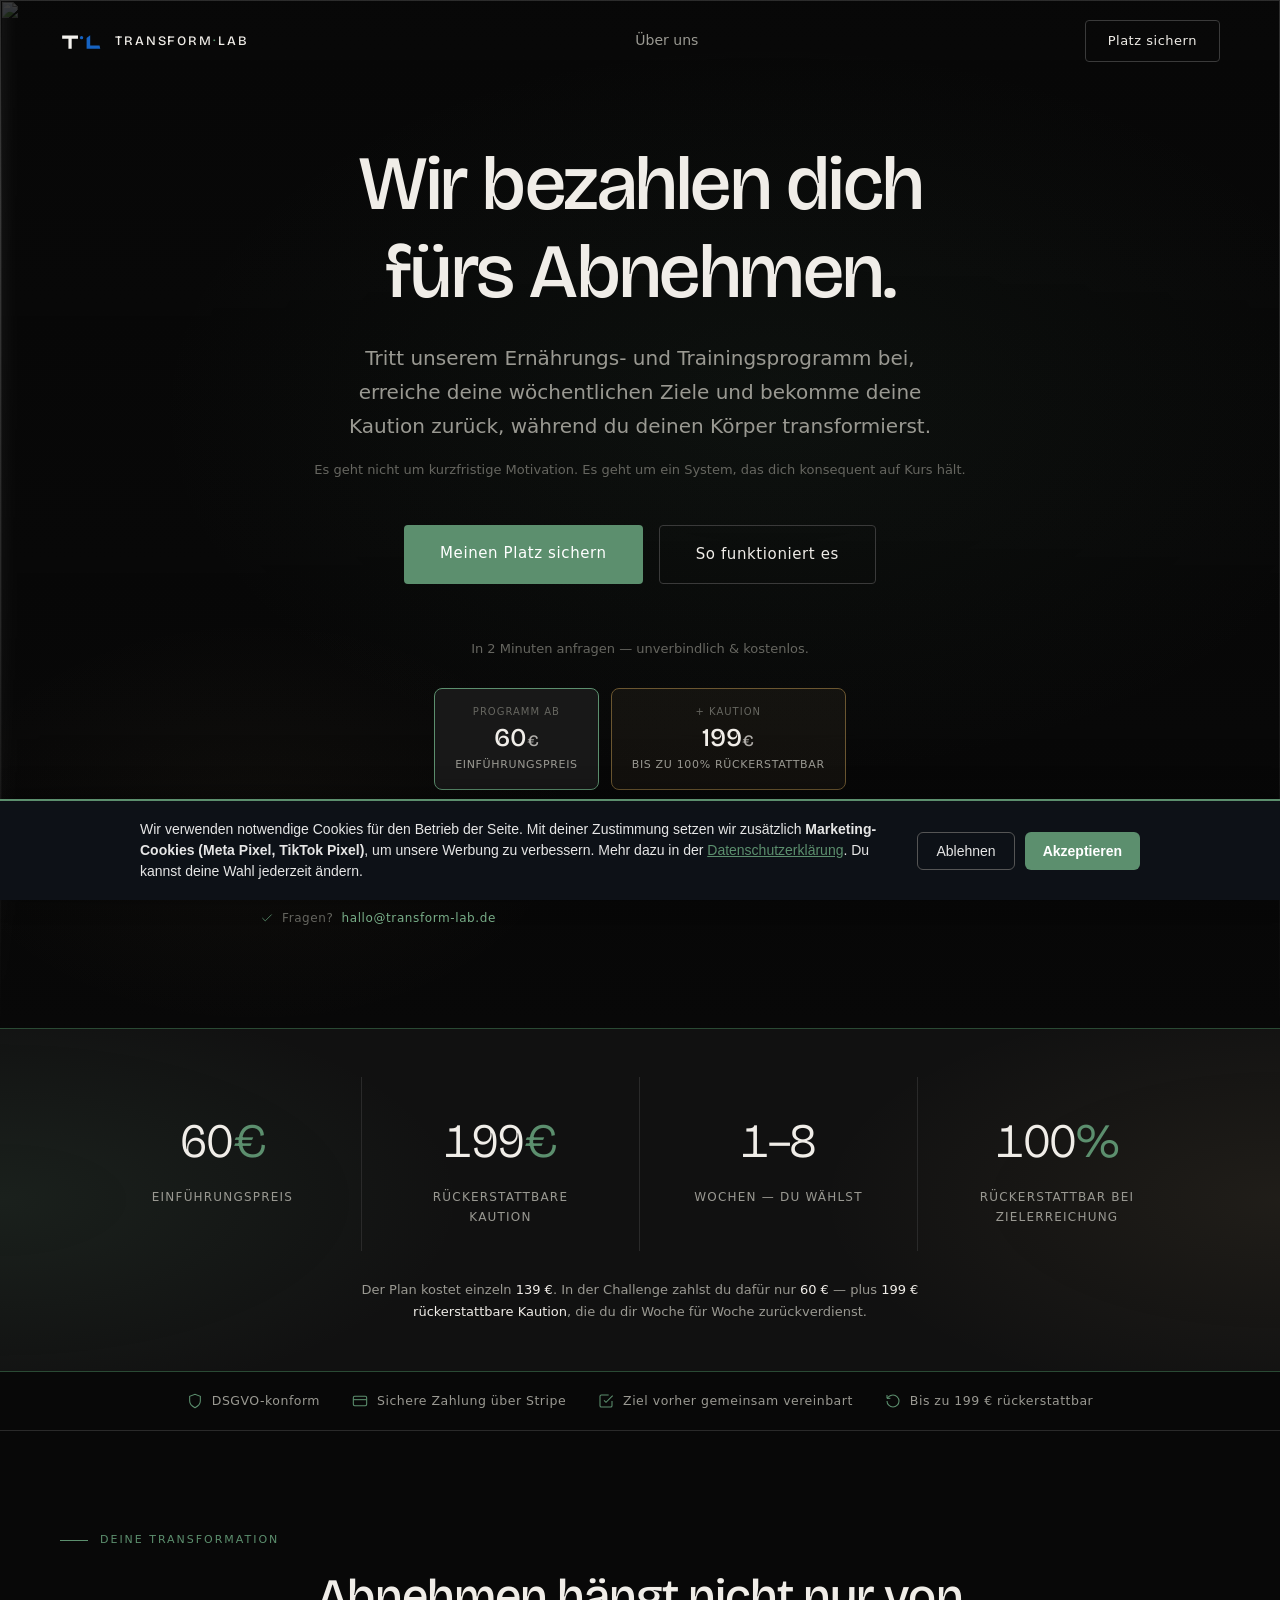
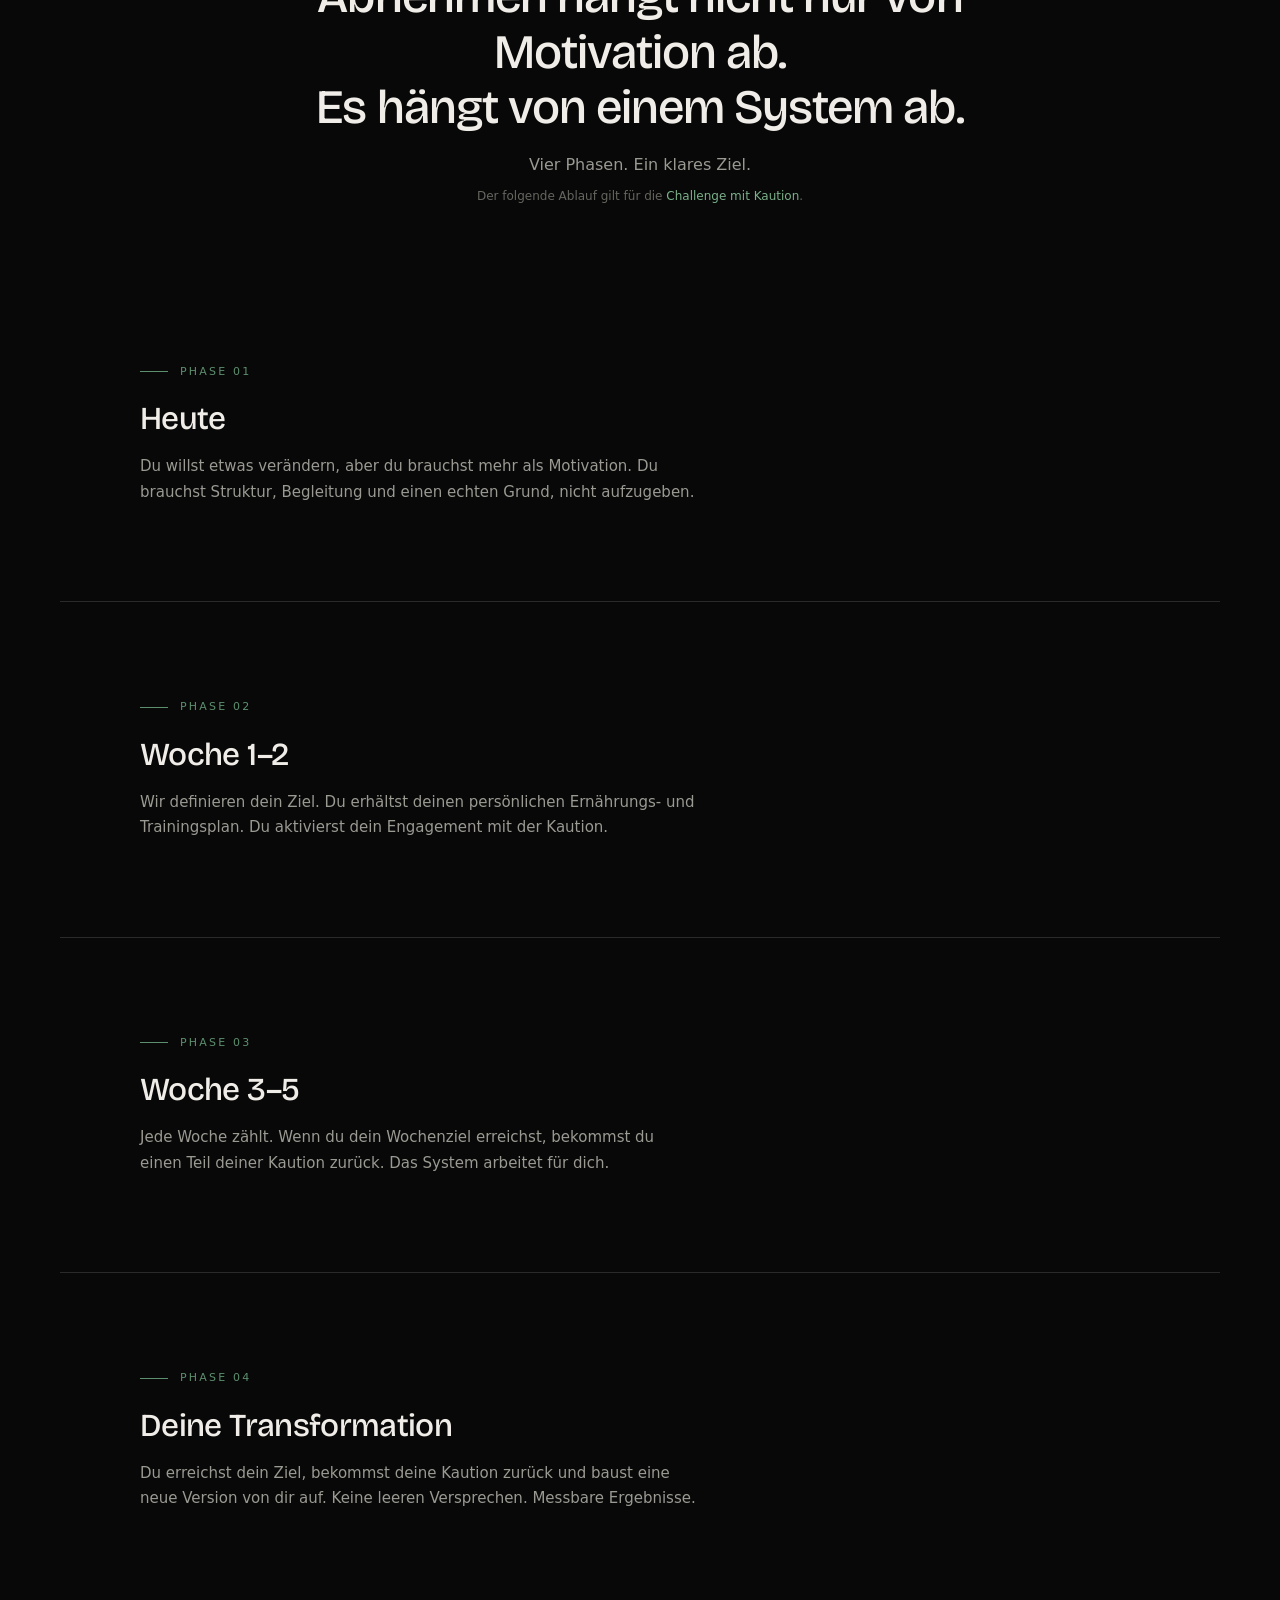
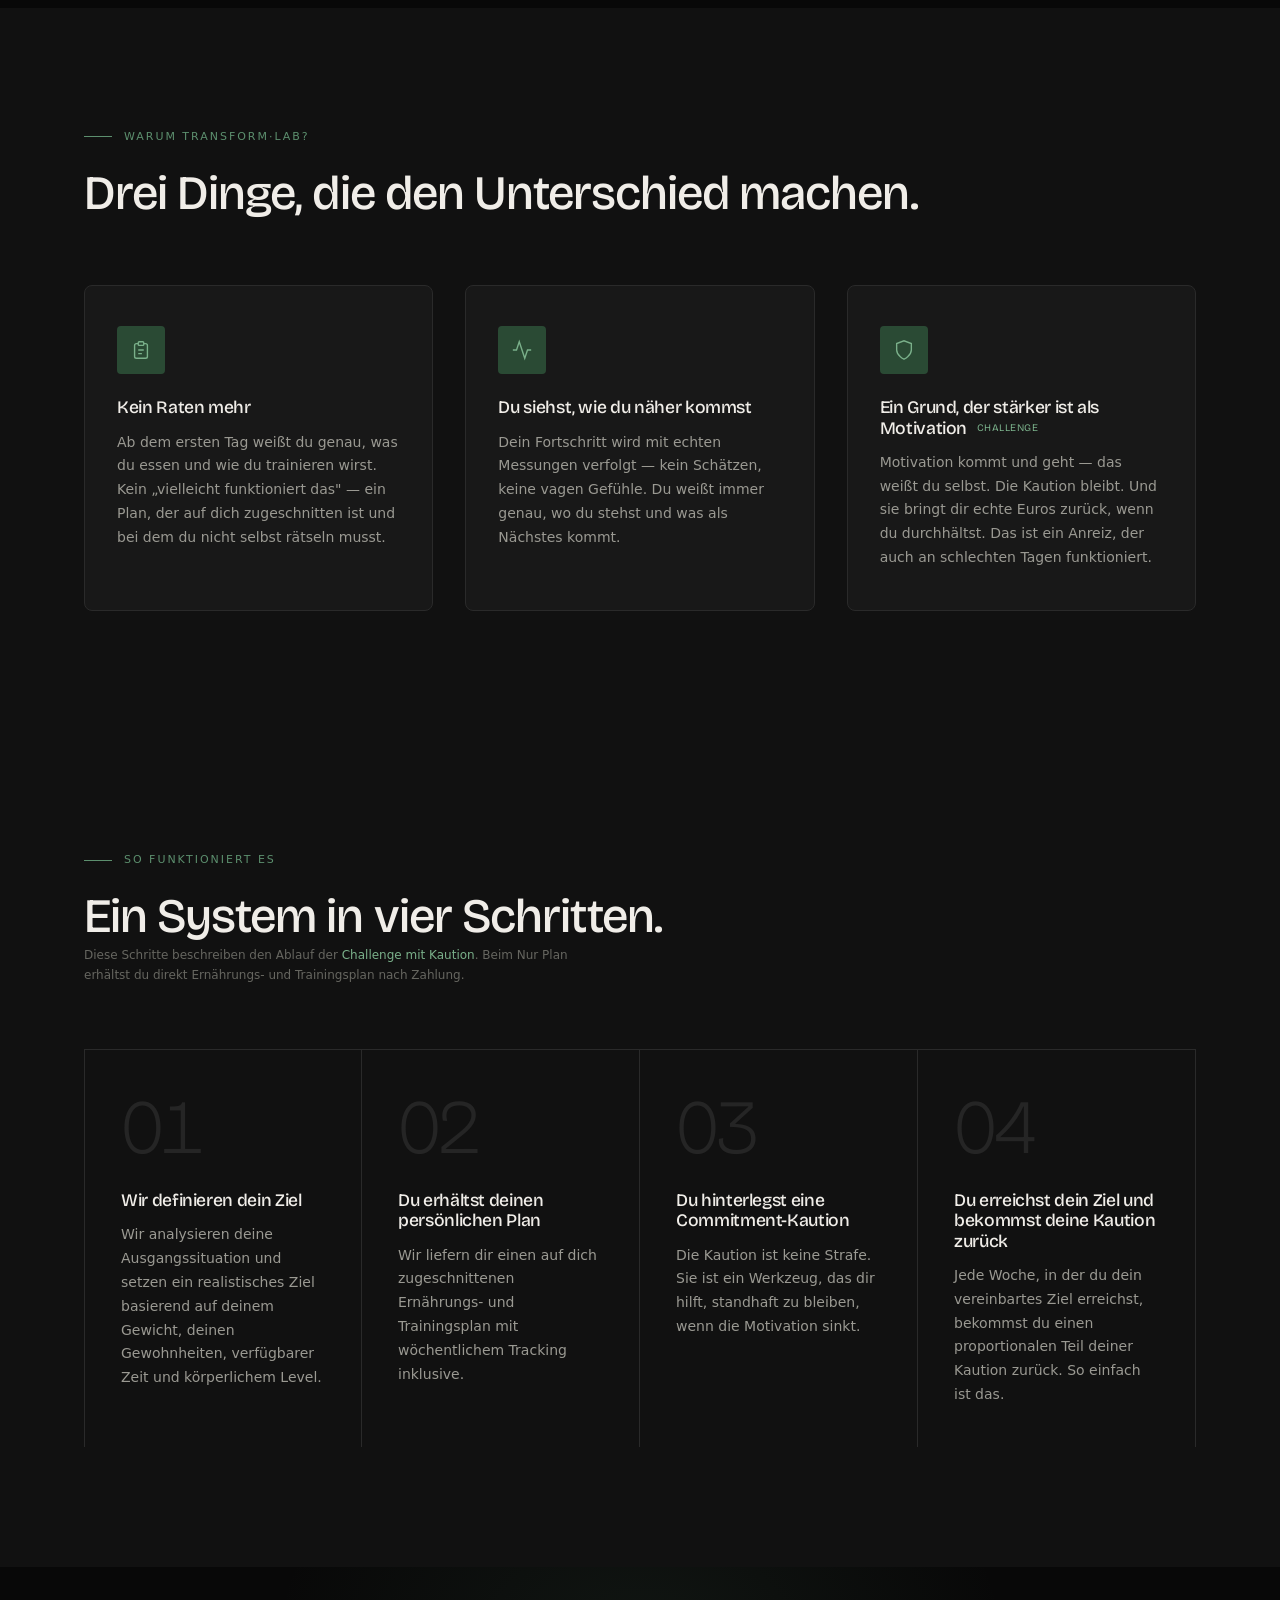
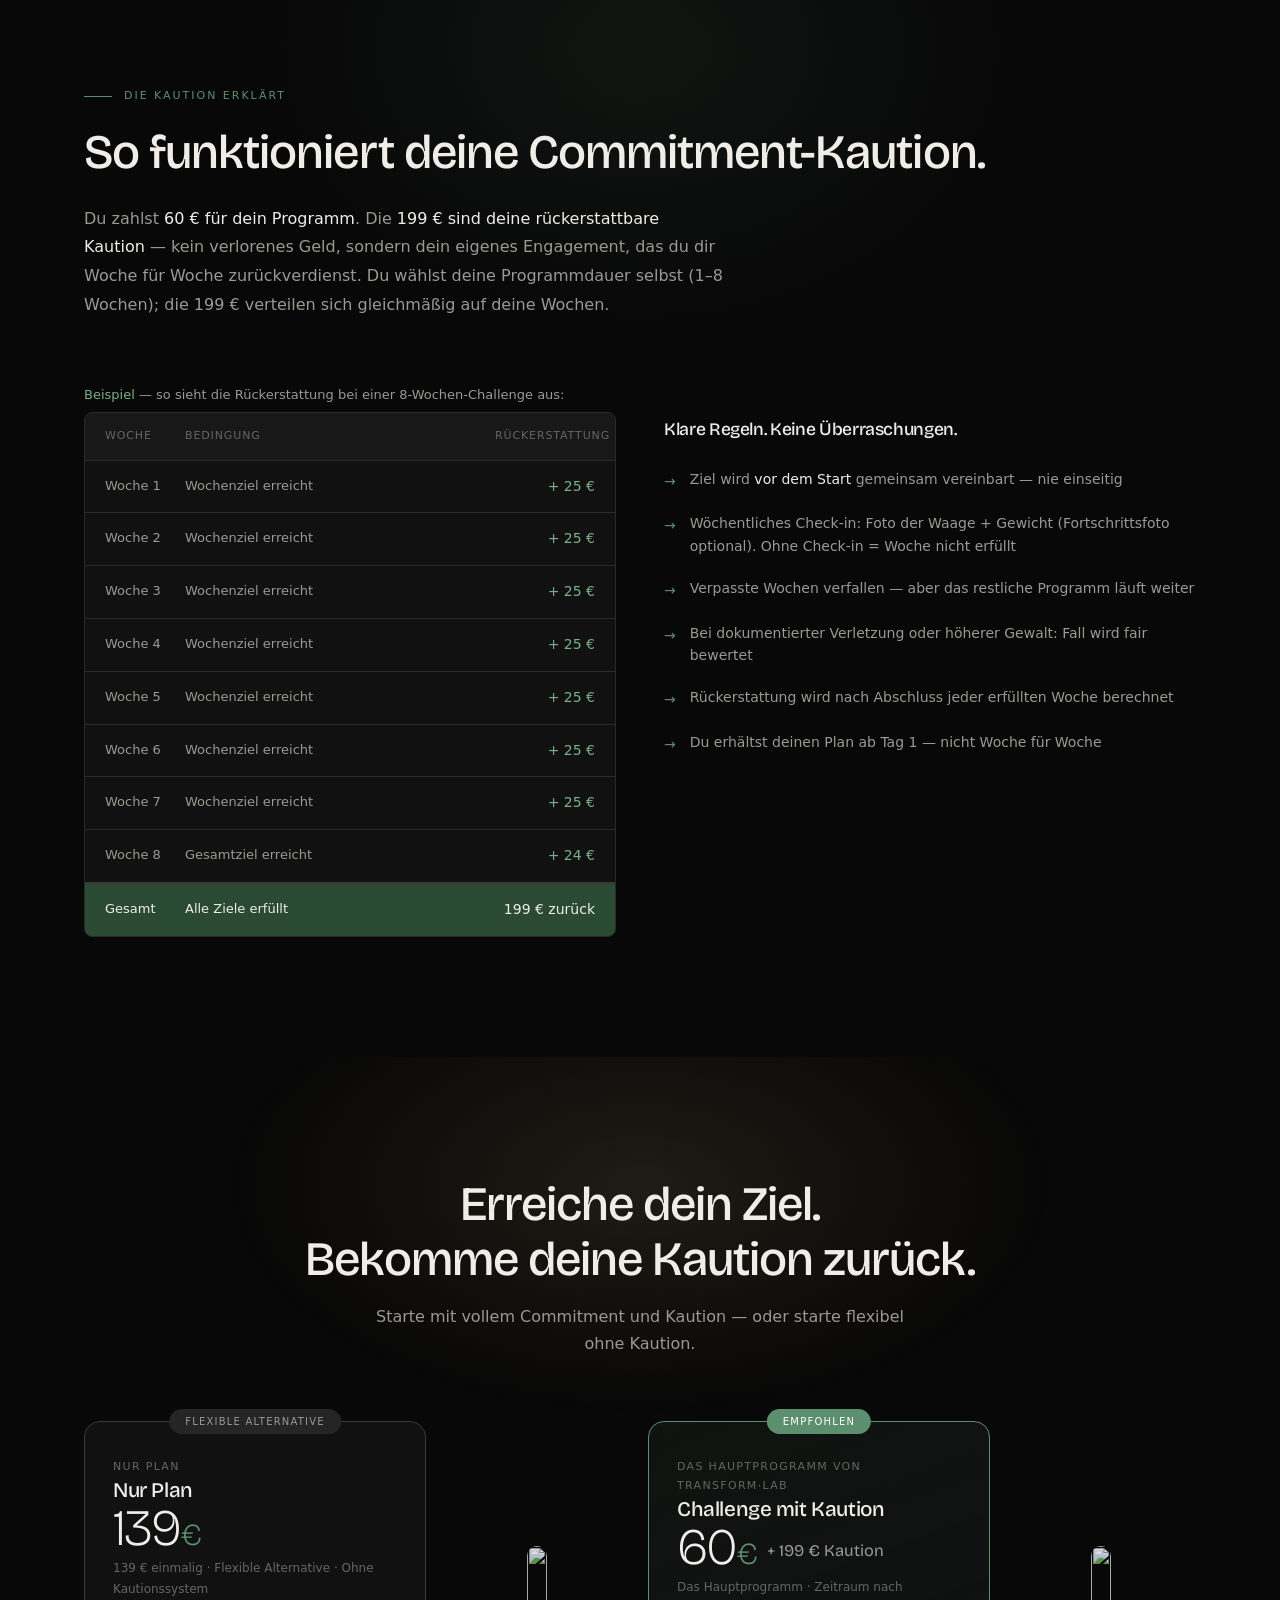
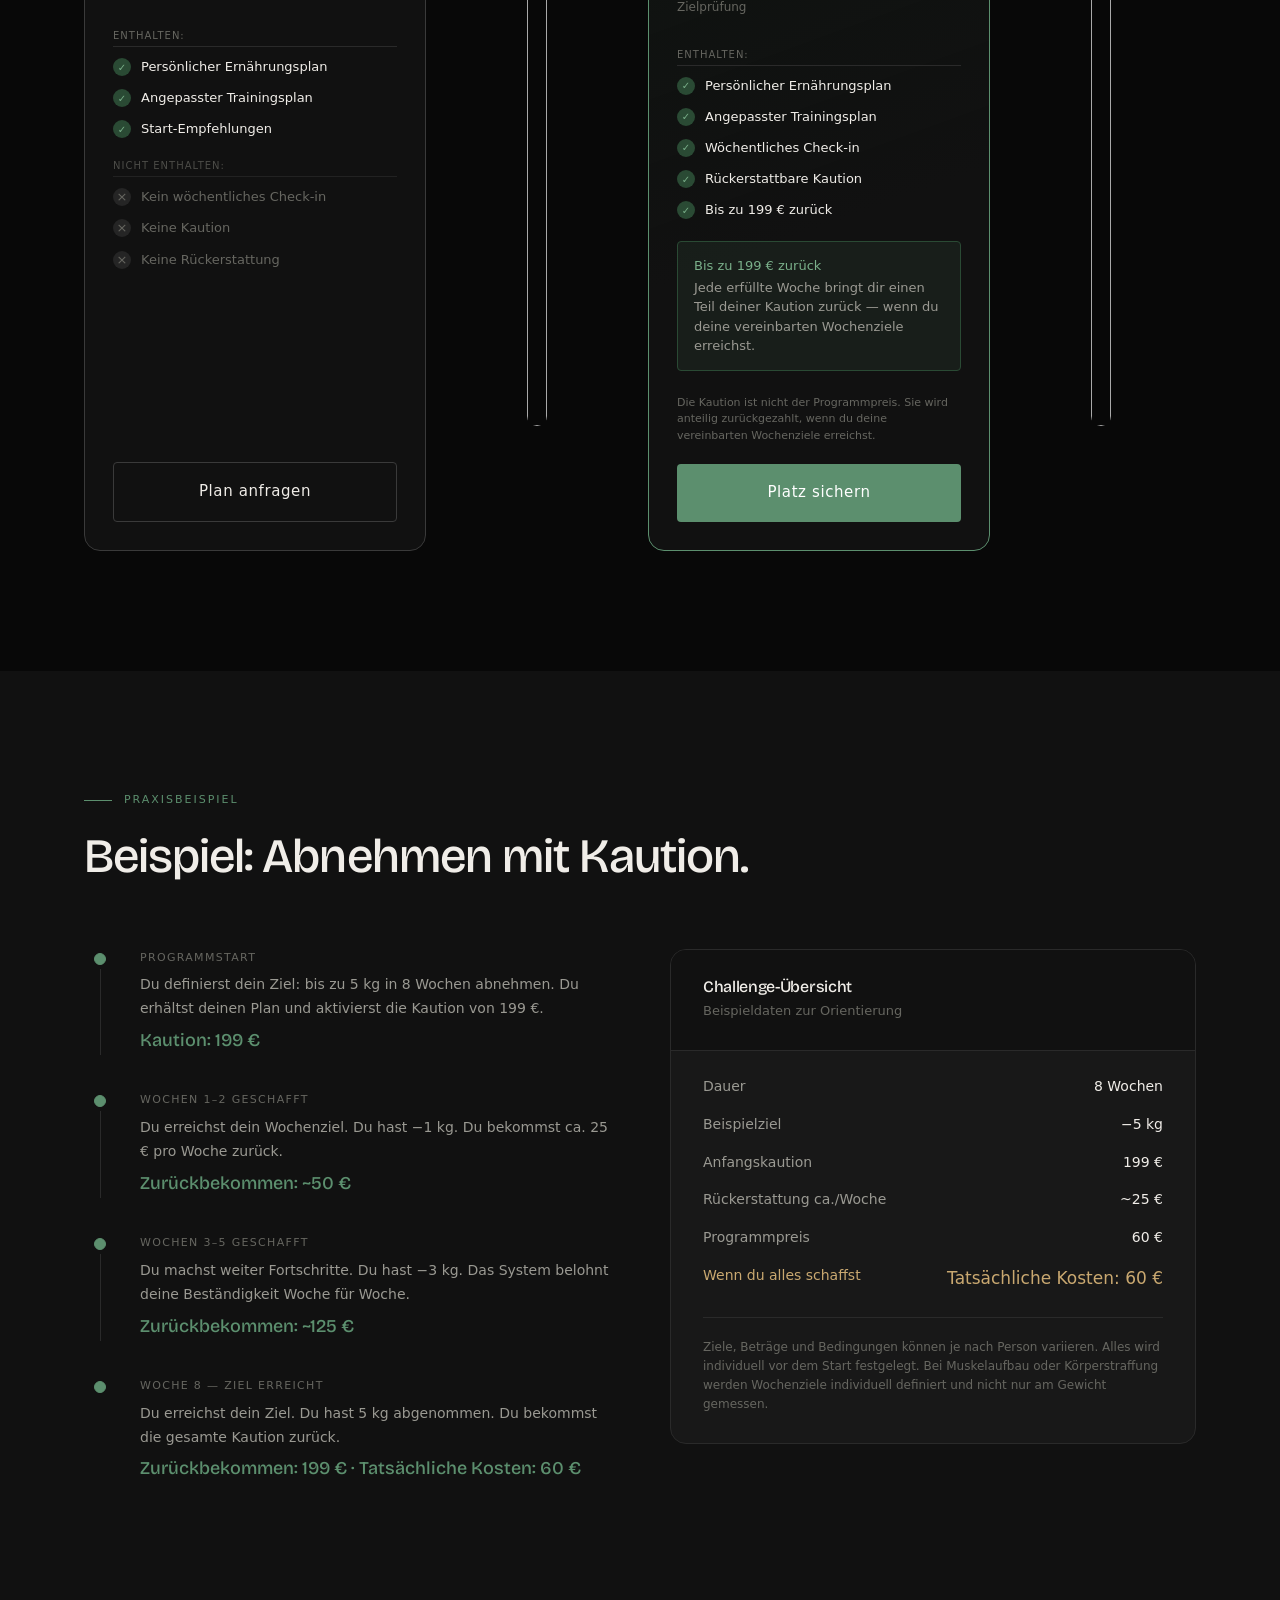
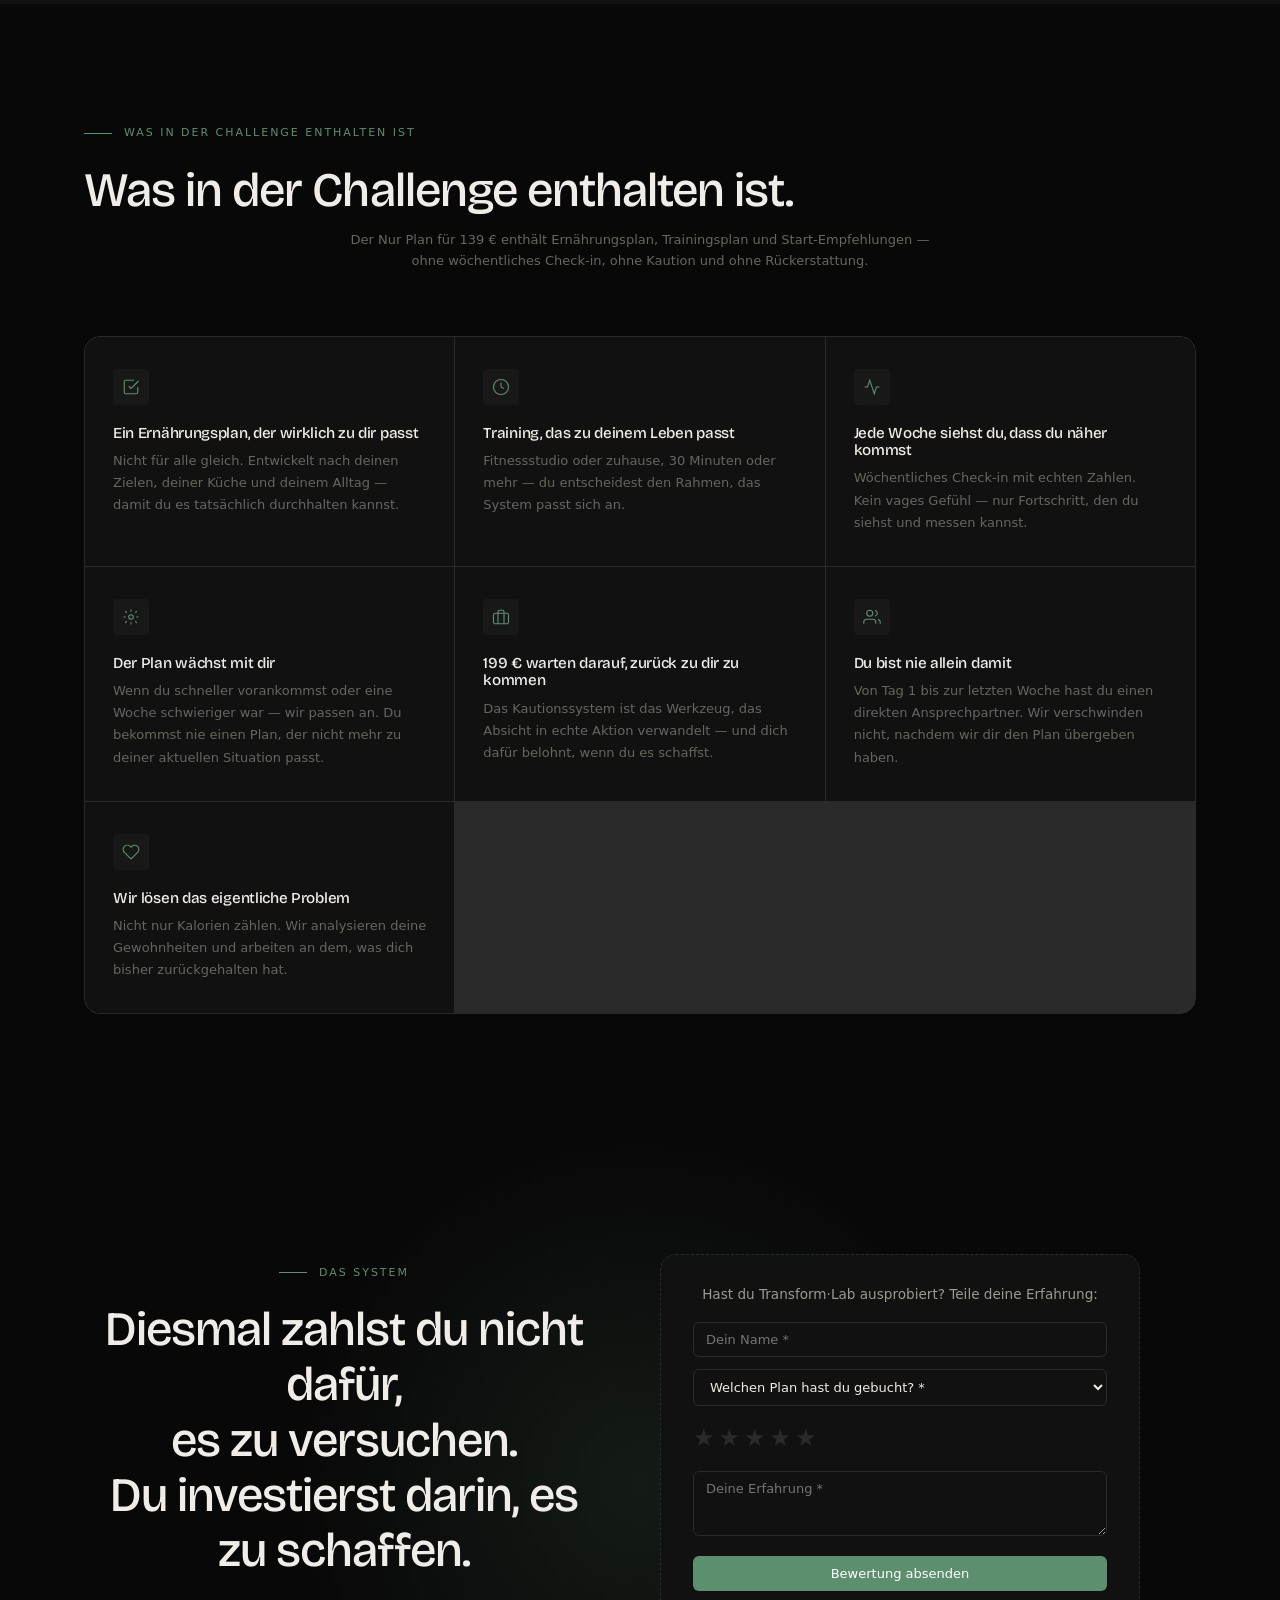
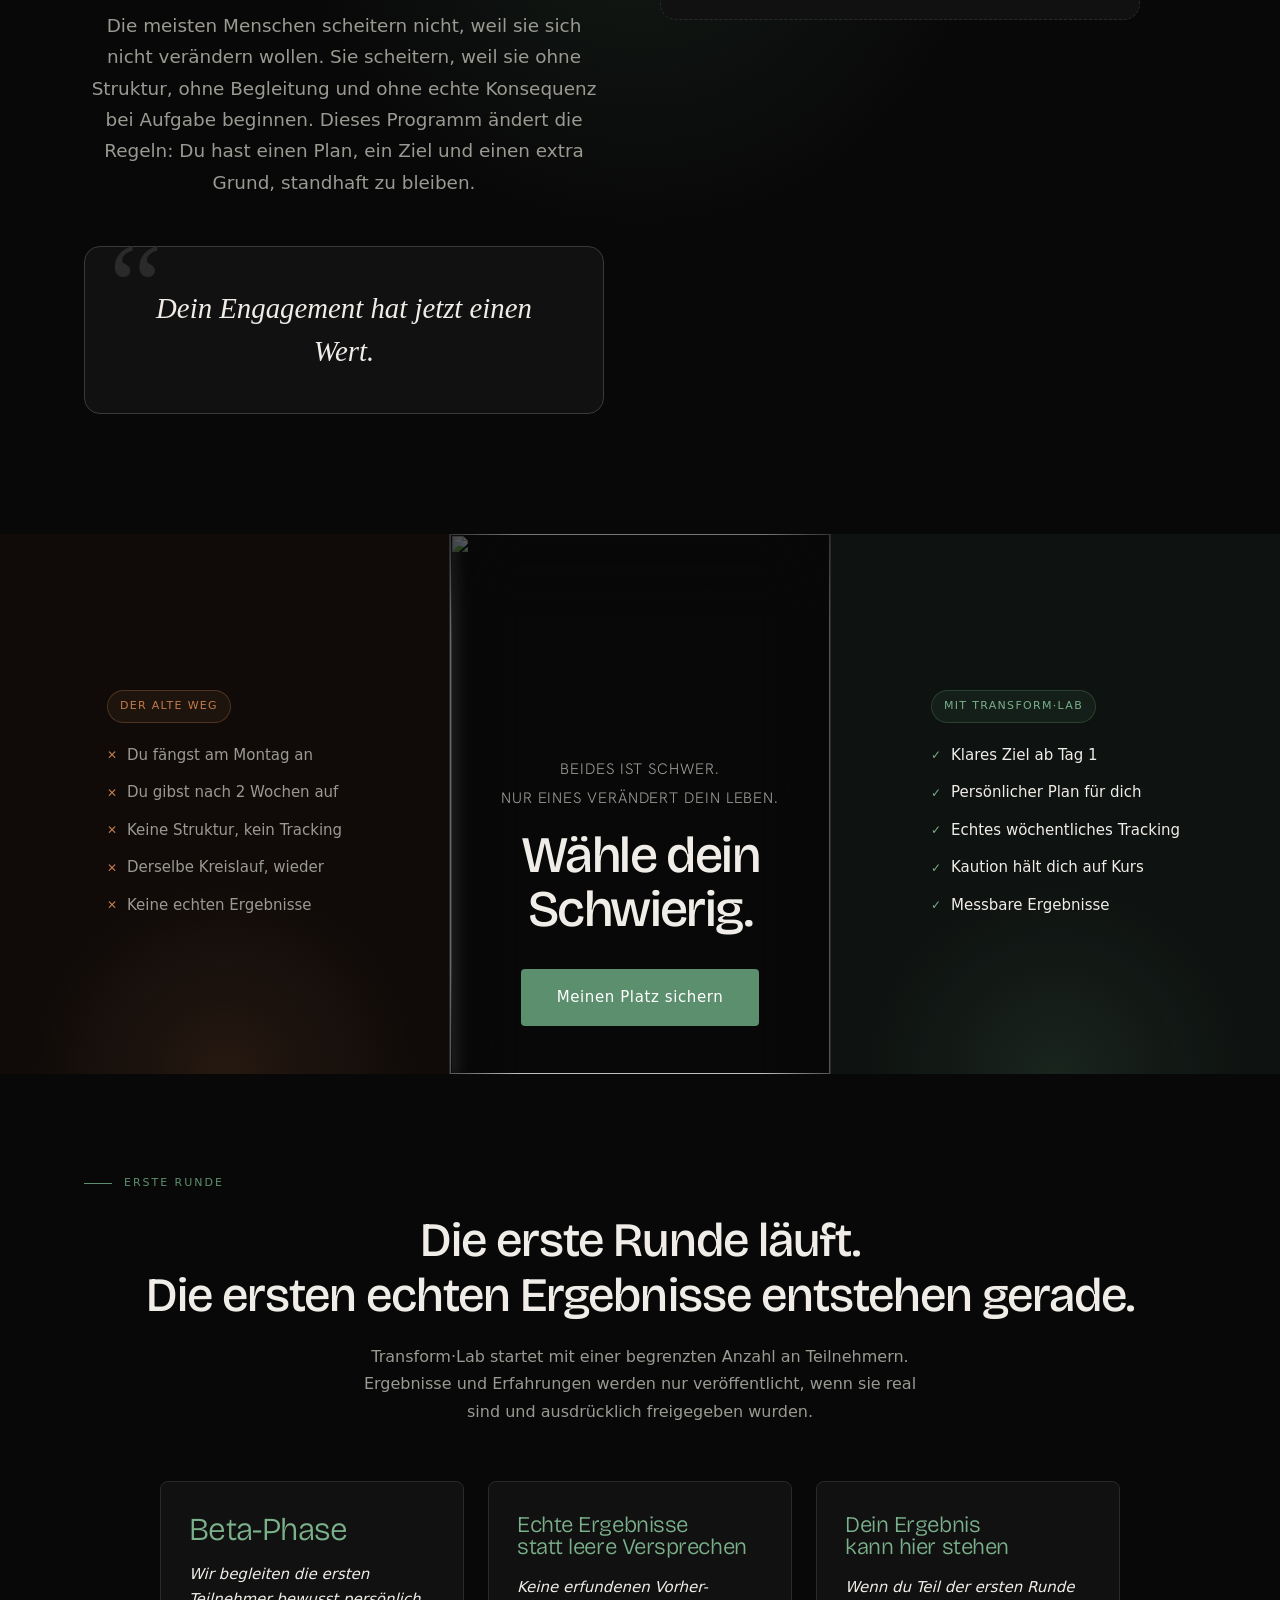
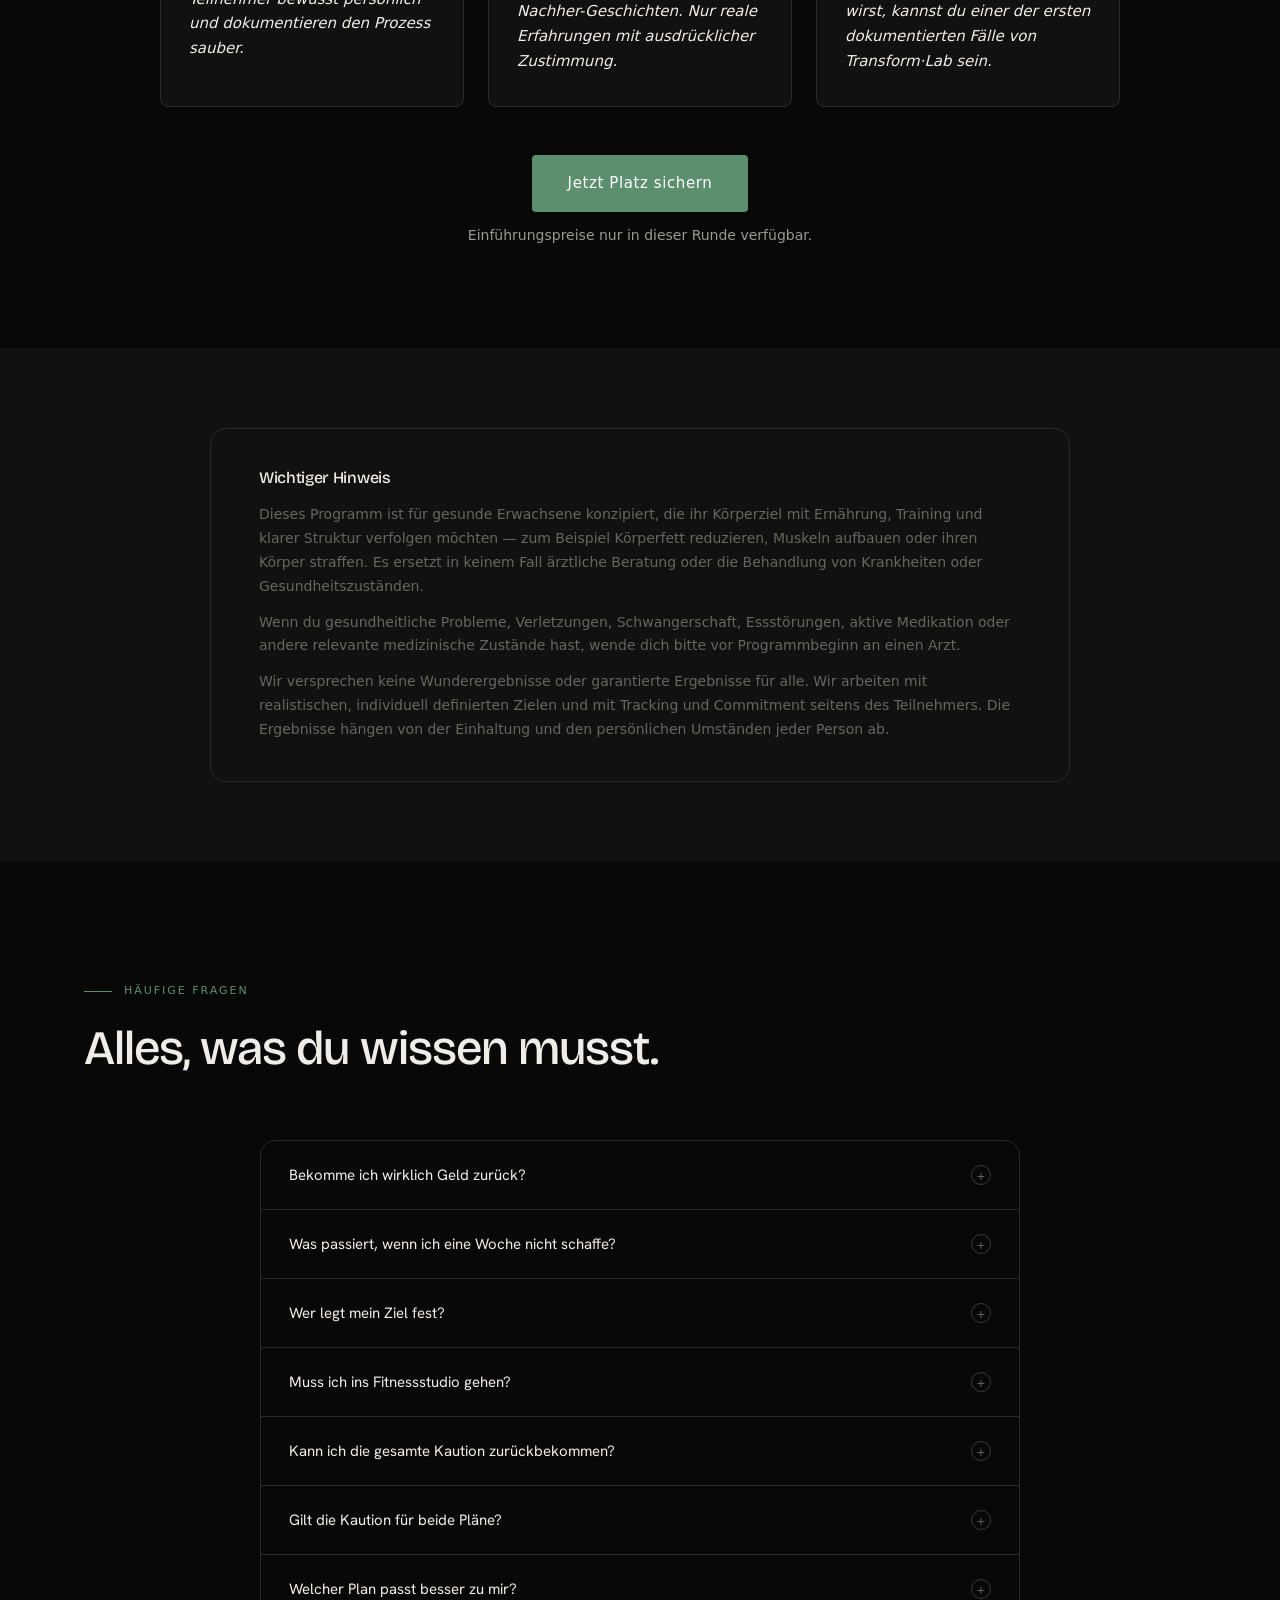
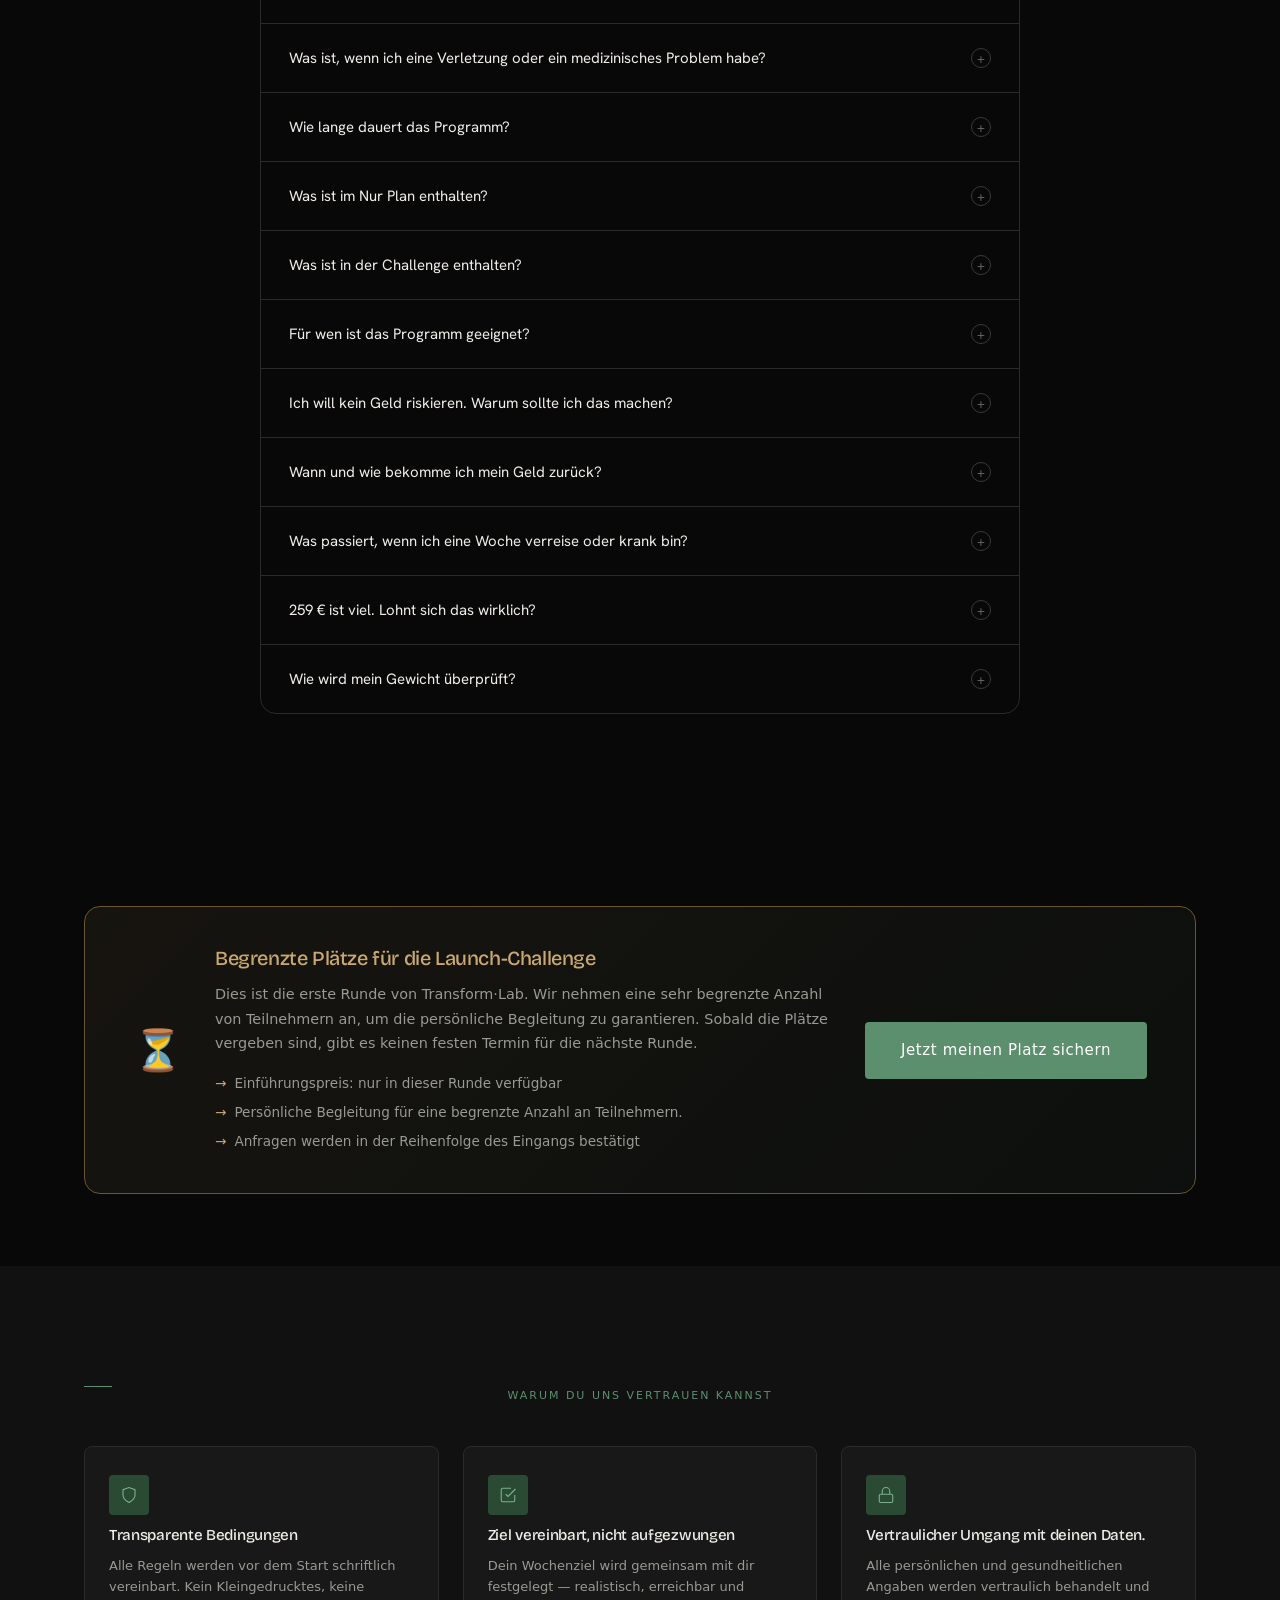
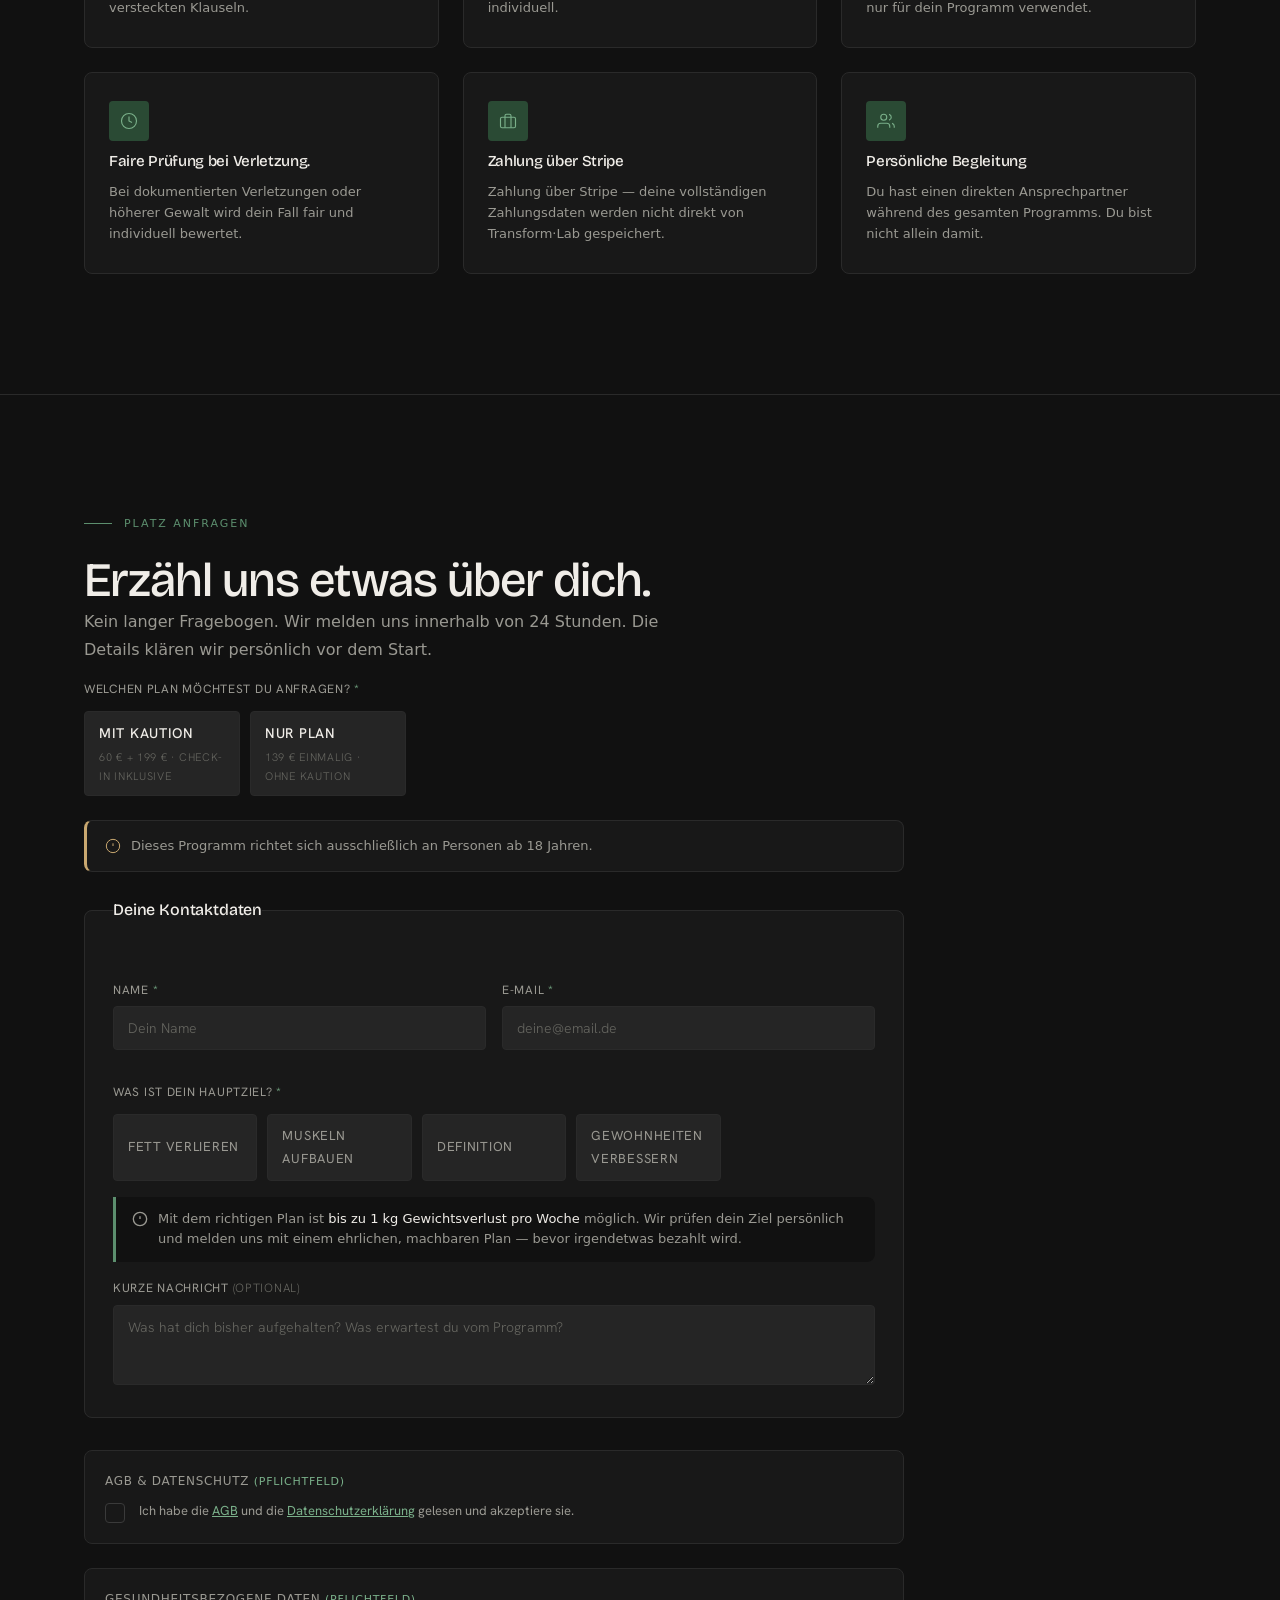
==== commit 6778c032: "Split bundled consent into separate, specific checkboxes DSGVO Art. 7(2) requires a consent request " ====
--- a/index.html
+++ b/index.html
@@ -1479,18 +1479,42 @@
           <!-- RECHTLICHER HINWEIS + BUTTON -->
           <div class="form-footer">
             <div class="form-consent-group">
-              <p class="form-consent-label">Einwilligung &amp; AGB <span style="color:var(--green-light);font-size:11px">(Pflichtfeld)</span></p>
+              <p class="form-consent-label">AGB &amp; Datenschutz <span style="color:var(--green-light);font-size:11px">(Pflichtfeld)</span></p>
               <label class="form-checkbox" id="f-agb-wrap">
                 <input type="checkbox" name="agb_akzeptiert" id="f-agb" required>
                 <span class="checkbox-custom" aria-hidden="true"></span>
                 <span class="checkbox-label">
                   Ich habe die <a href="agb.html" target="_blank" style="color:var(--green-light)">AGB</a> und die
-                  <a href="datenschutz.html" target="_blank" style="color:var(--green-light)">Datenschutzerklärung</a> gelesen und akzeptiere sie.
-                  Ich willige ausdrücklich ein, dass Transform·Lab meine gesundheitsbezogenen Angaben (Gewicht, Verletzungen,
-                  Erkrankungen, Medikamente) gemäß Art. 9 Abs. 2 lit. a DSGVO ausschließlich zur Erstellung meines persönlichen
-                  Plans verarbeitet. Ich verlange ausdrücklich, dass Transform·Lab bereits vor Ablauf der 14-tägigen
-                  Widerrufsfrist mit der Erstellung beginnt, und mir ist bewusst, dass mein Widerrufsrecht mit vollständiger
-                  Erbringung der Leistung erlischt. Meine Einwilligungen kann ich jederzeit mit Wirkung für die Zukunft widerrufen.
+                  <a href="datenschutz.html" target="_blank" style="color:var(--green-light)">Datenschutzerklärung</a>
+                  gelesen und akzeptiere sie.
+                </span>
+              </label>
+            </div>
+
+            <div class="form-consent-group">
+              <p class="form-consent-label">Gesundheitsbezogene Daten <span style="color:var(--green-light);font-size:11px">(Pflichtfeld)</span></p>
+              <label class="form-checkbox">
+                <input type="checkbox" name="gesundheitsdaten_einwilligung" id="f-salud-consent" required>
+                <span class="checkbox-custom" aria-hidden="true"></span>
+                <span class="checkbox-label">
+                  Ich willige ausdrücklich ein, dass Transform·Lab meine gesundheitsbezogenen Angaben
+                  (u. a. Gewicht, Verletzungen, Erkrankungen, Medikamente) gemäß Art. 9 Abs. 2 lit. a DSGVO
+                  ausschließlich zur Erstellung und Begleitung meines persönlichen Plans verarbeitet.
+                  Diese Einwilligung kann ich jederzeit mit Wirkung für die Zukunft widerrufen.
+                </span>
+              </label>
+            </div>
+
+            <div class="form-consent-group">
+              <p class="form-consent-label">Beginn vor Ablauf der Widerrufsfrist <span style="color:var(--green-light);font-size:11px">(Pflichtfeld)</span></p>
+              <label class="form-checkbox">
+                <input type="checkbox" name="widerruf_verzicht" id="f-widerruf" required>
+                <span class="checkbox-custom" aria-hidden="true"></span>
+                <span class="checkbox-label">
+                  Ich verlange ausdrücklich, dass Transform·Lab bereits vor Ablauf der 14-tägigen
+                  <a href="widerruf.html" target="_blank" style="color:var(--green-light)">Widerrufsfrist</a>
+                  mit der Erstellung meines Plans beginnt. Mir ist bekannt, dass mein Widerrufsrecht
+                  mit vollständiger Erbringung der Leistung erlischt.
                 </span>
               </label>
             </div>
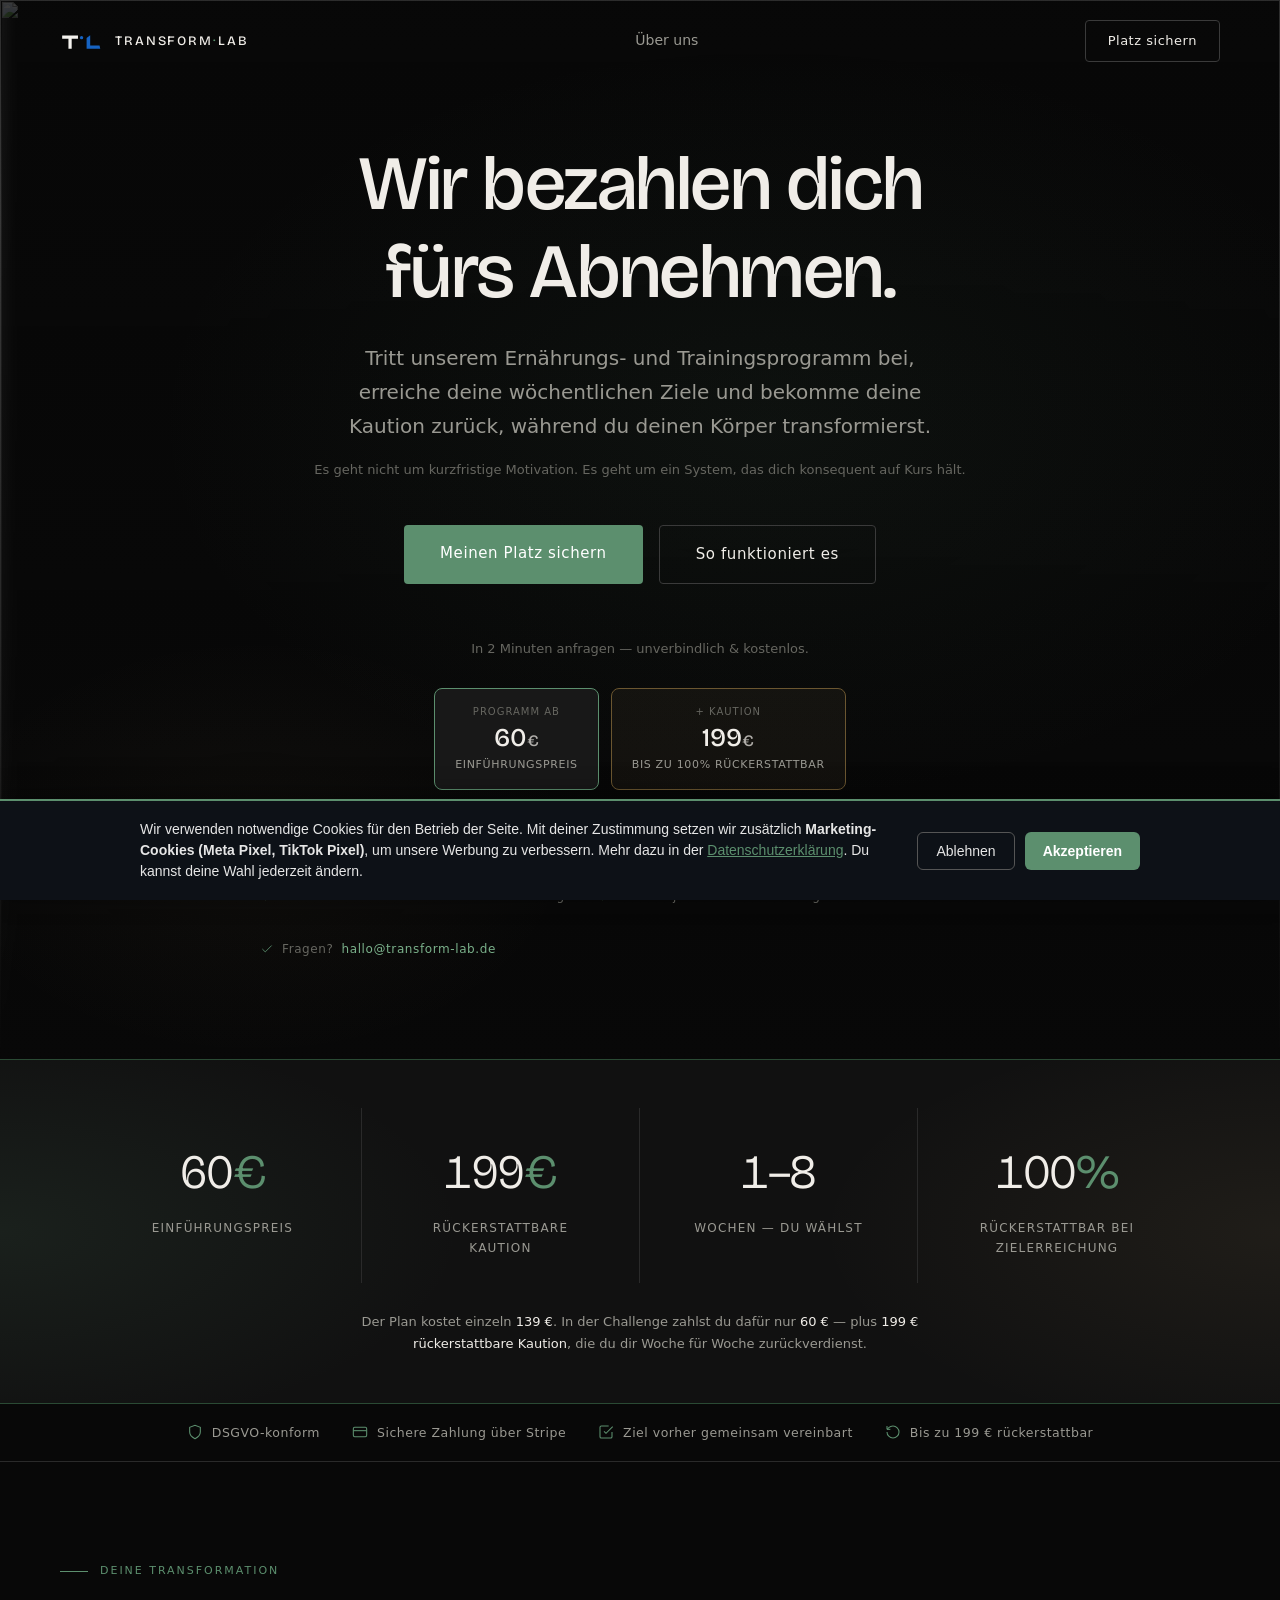
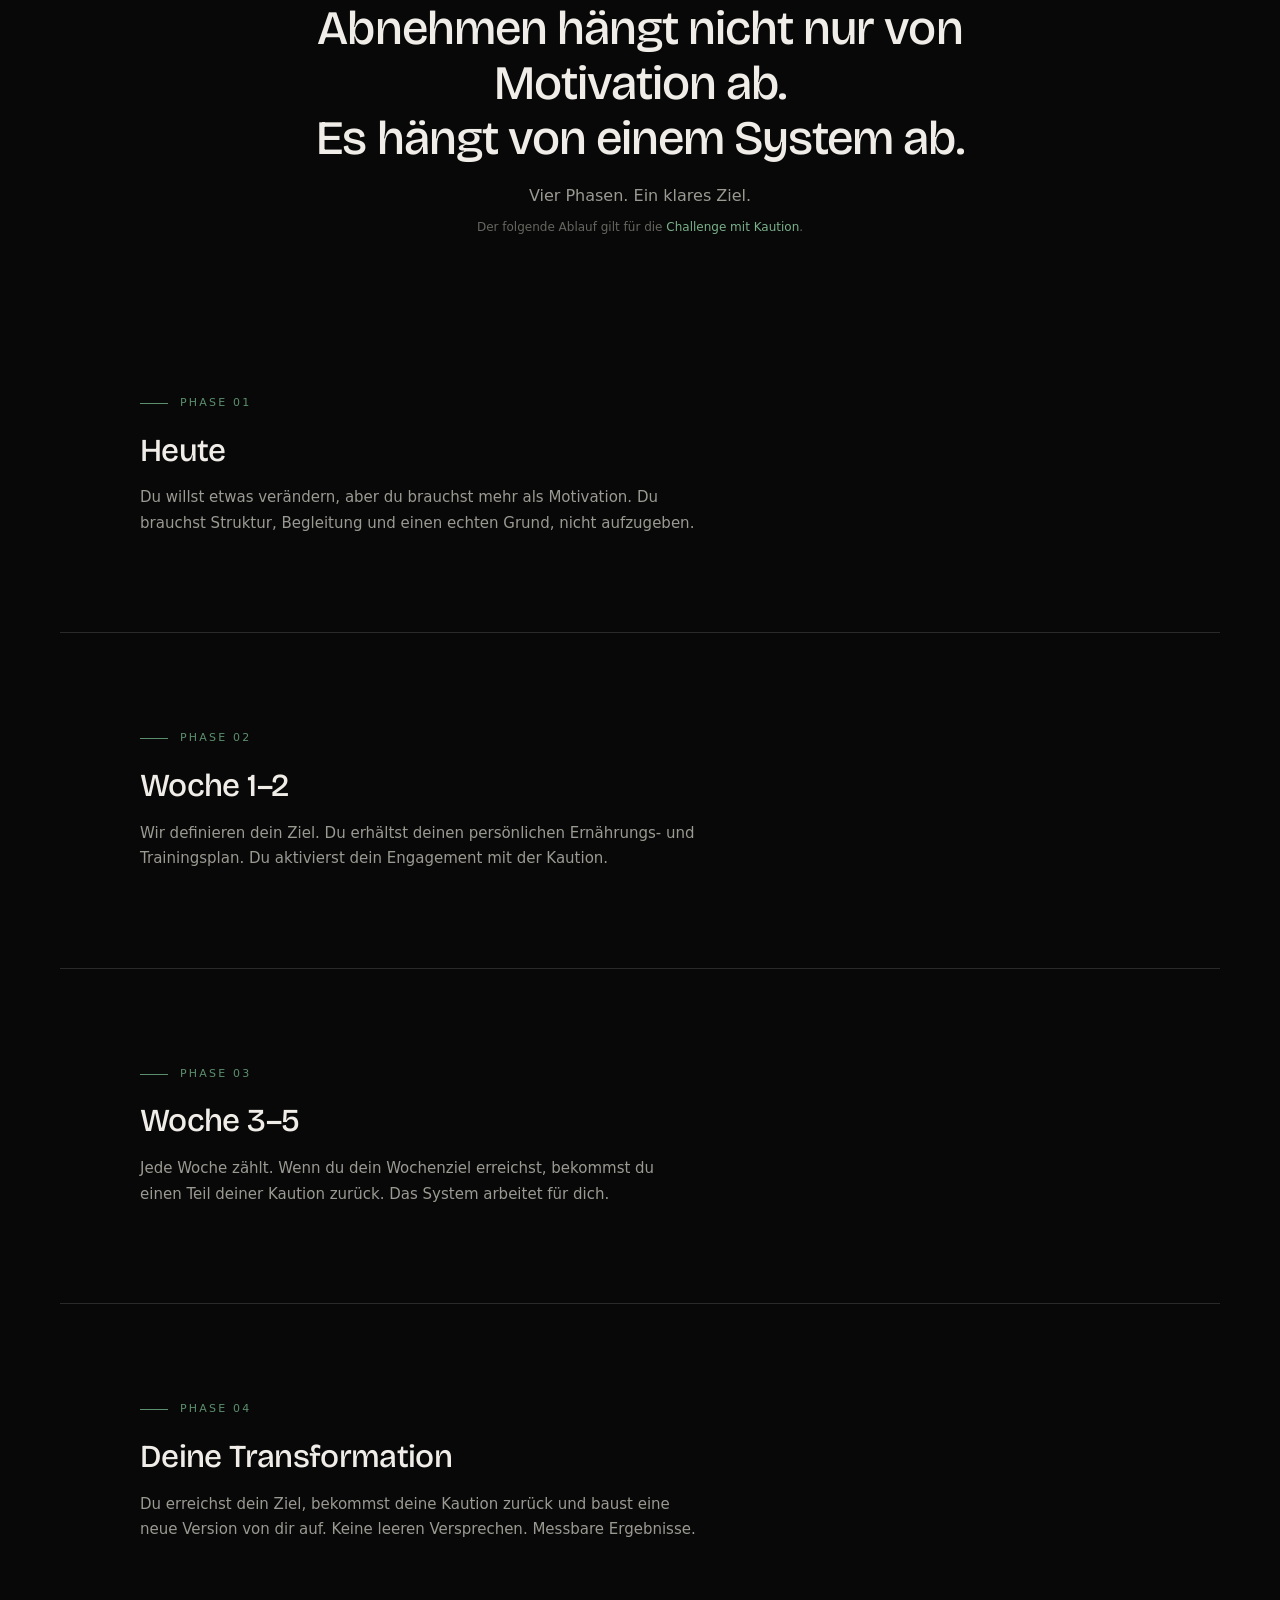
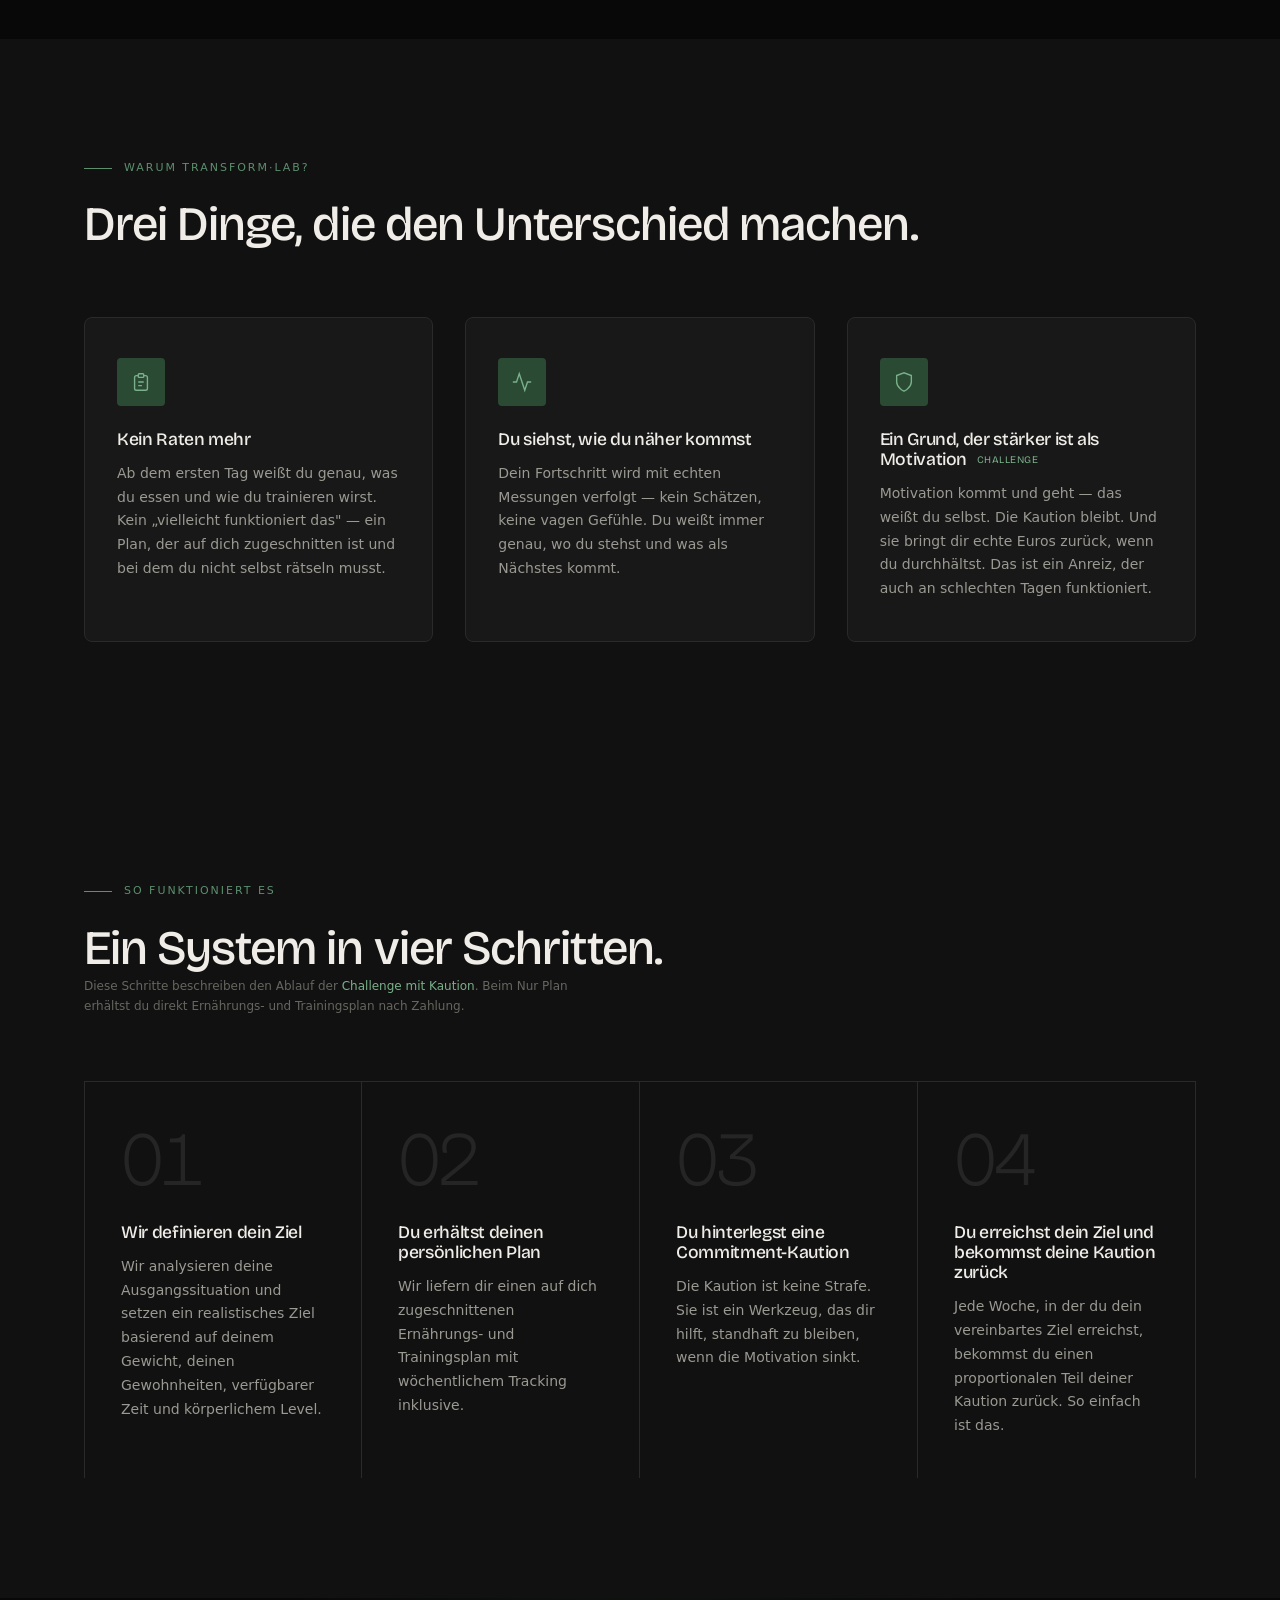
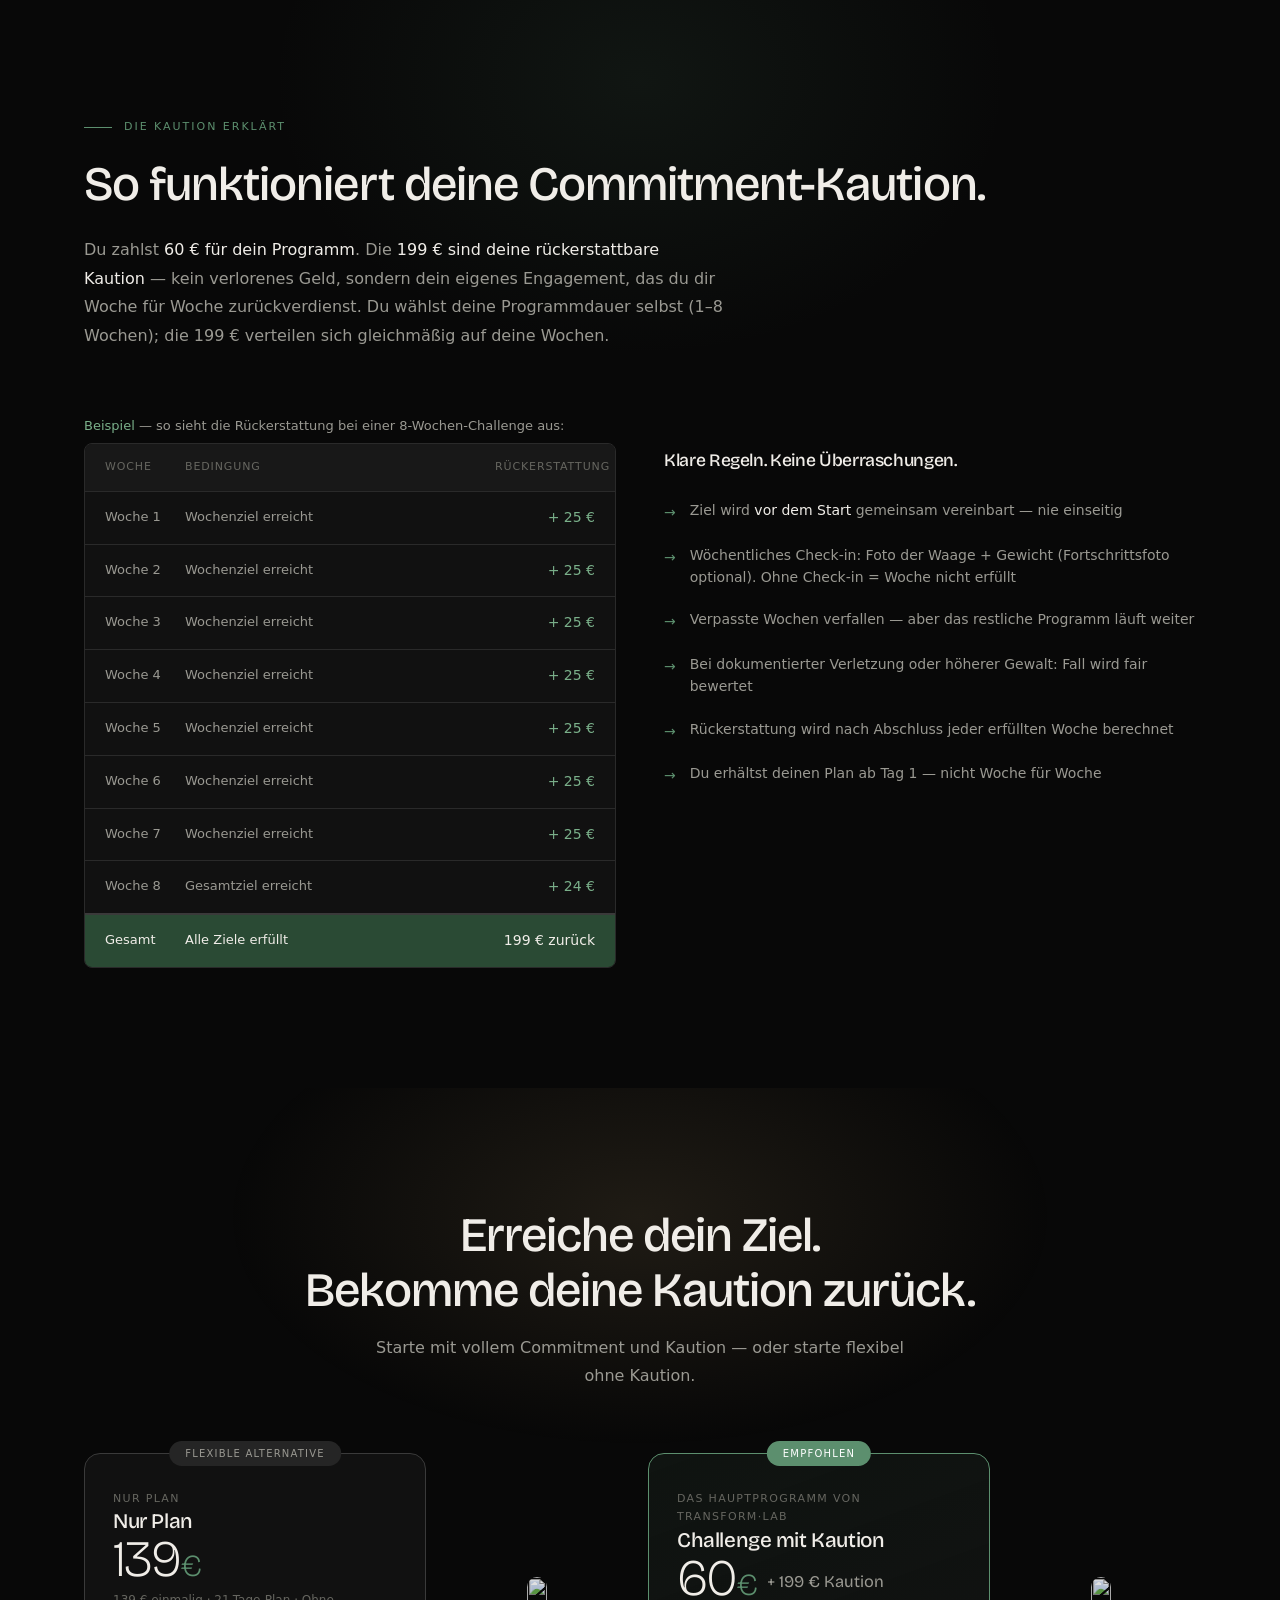
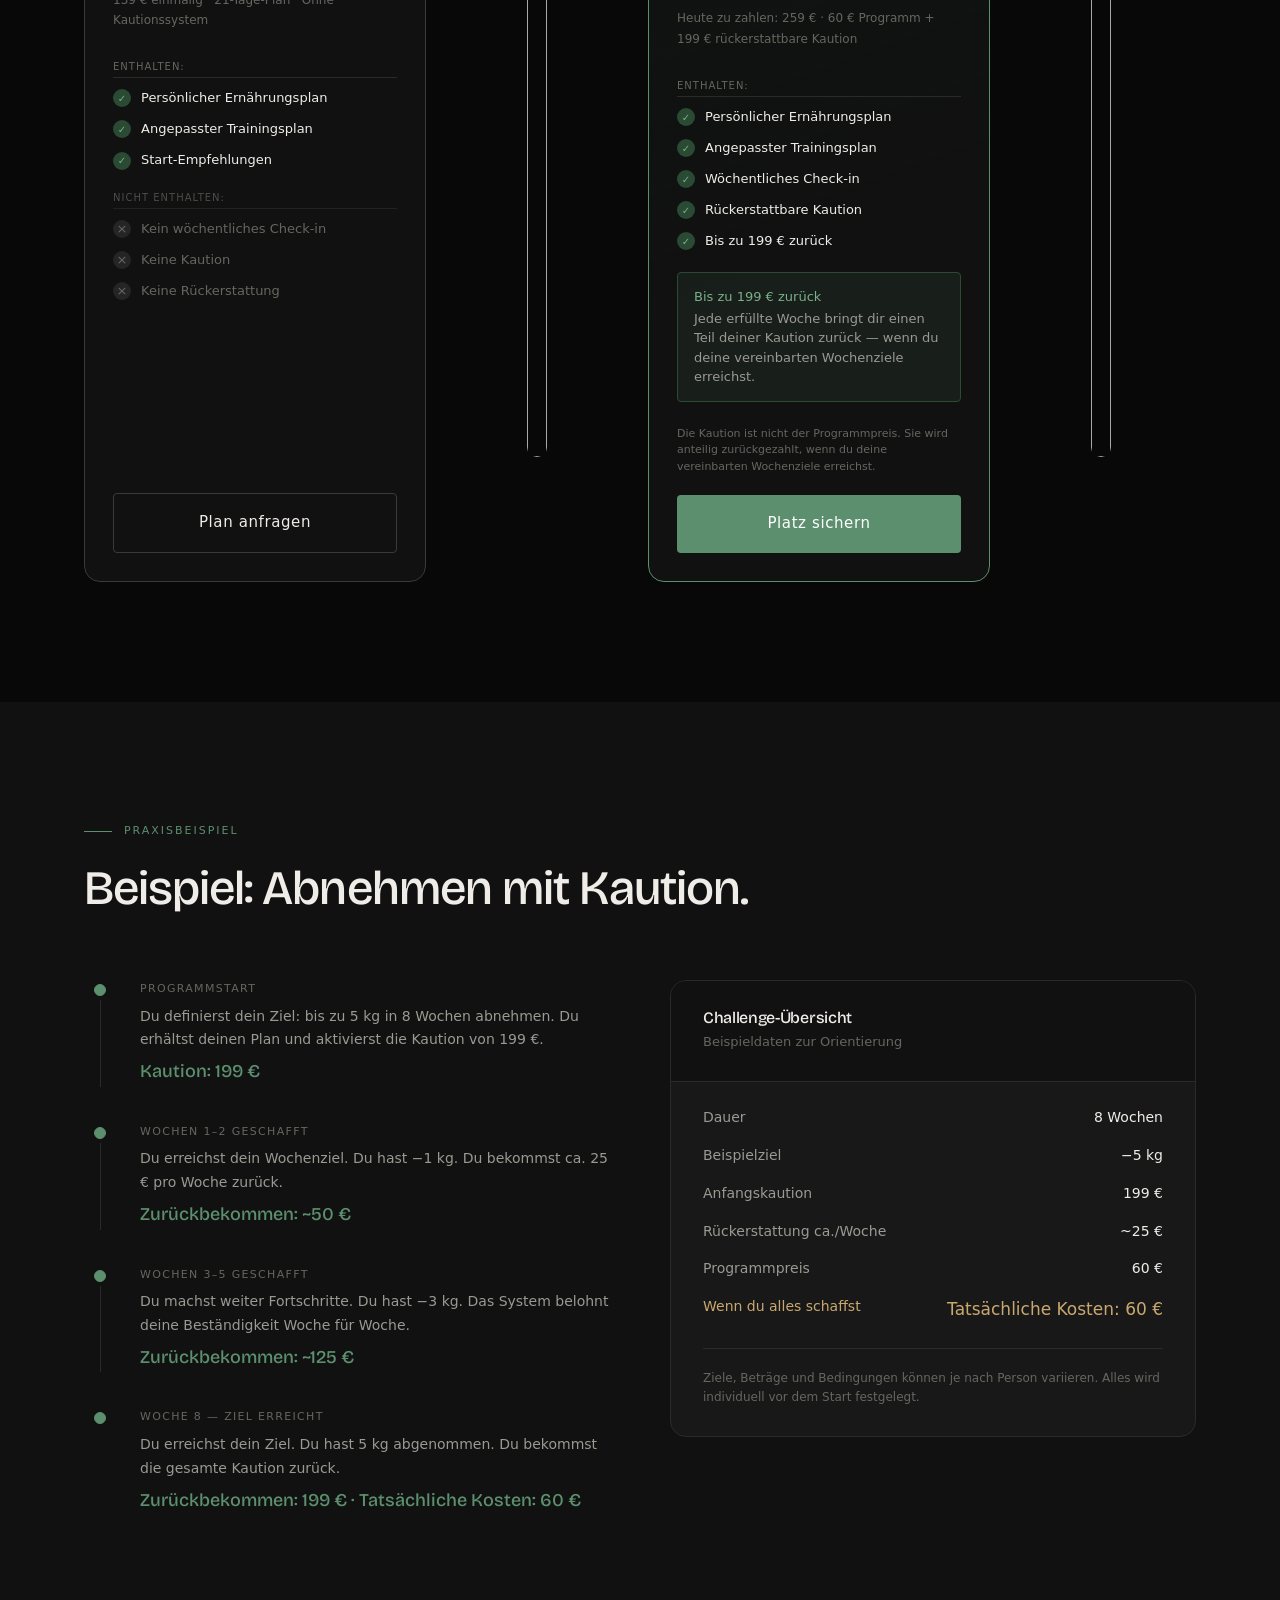
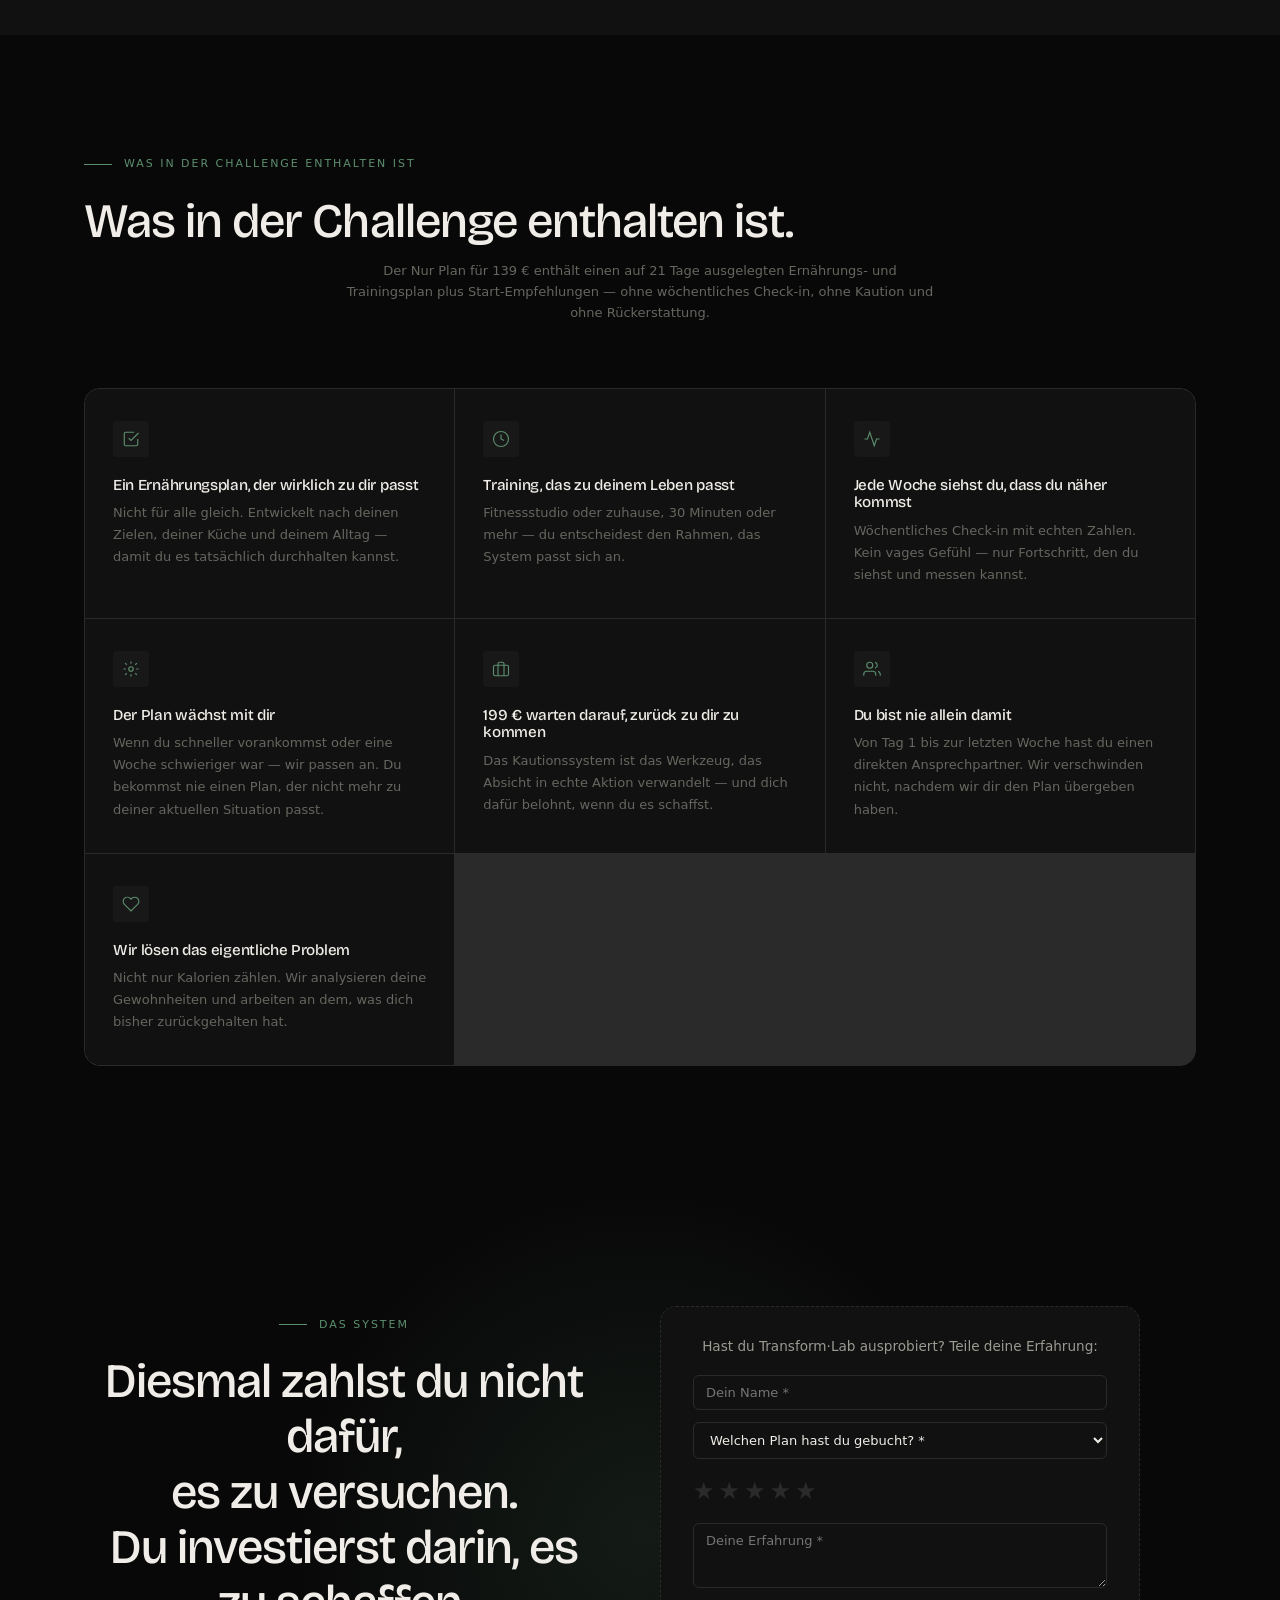
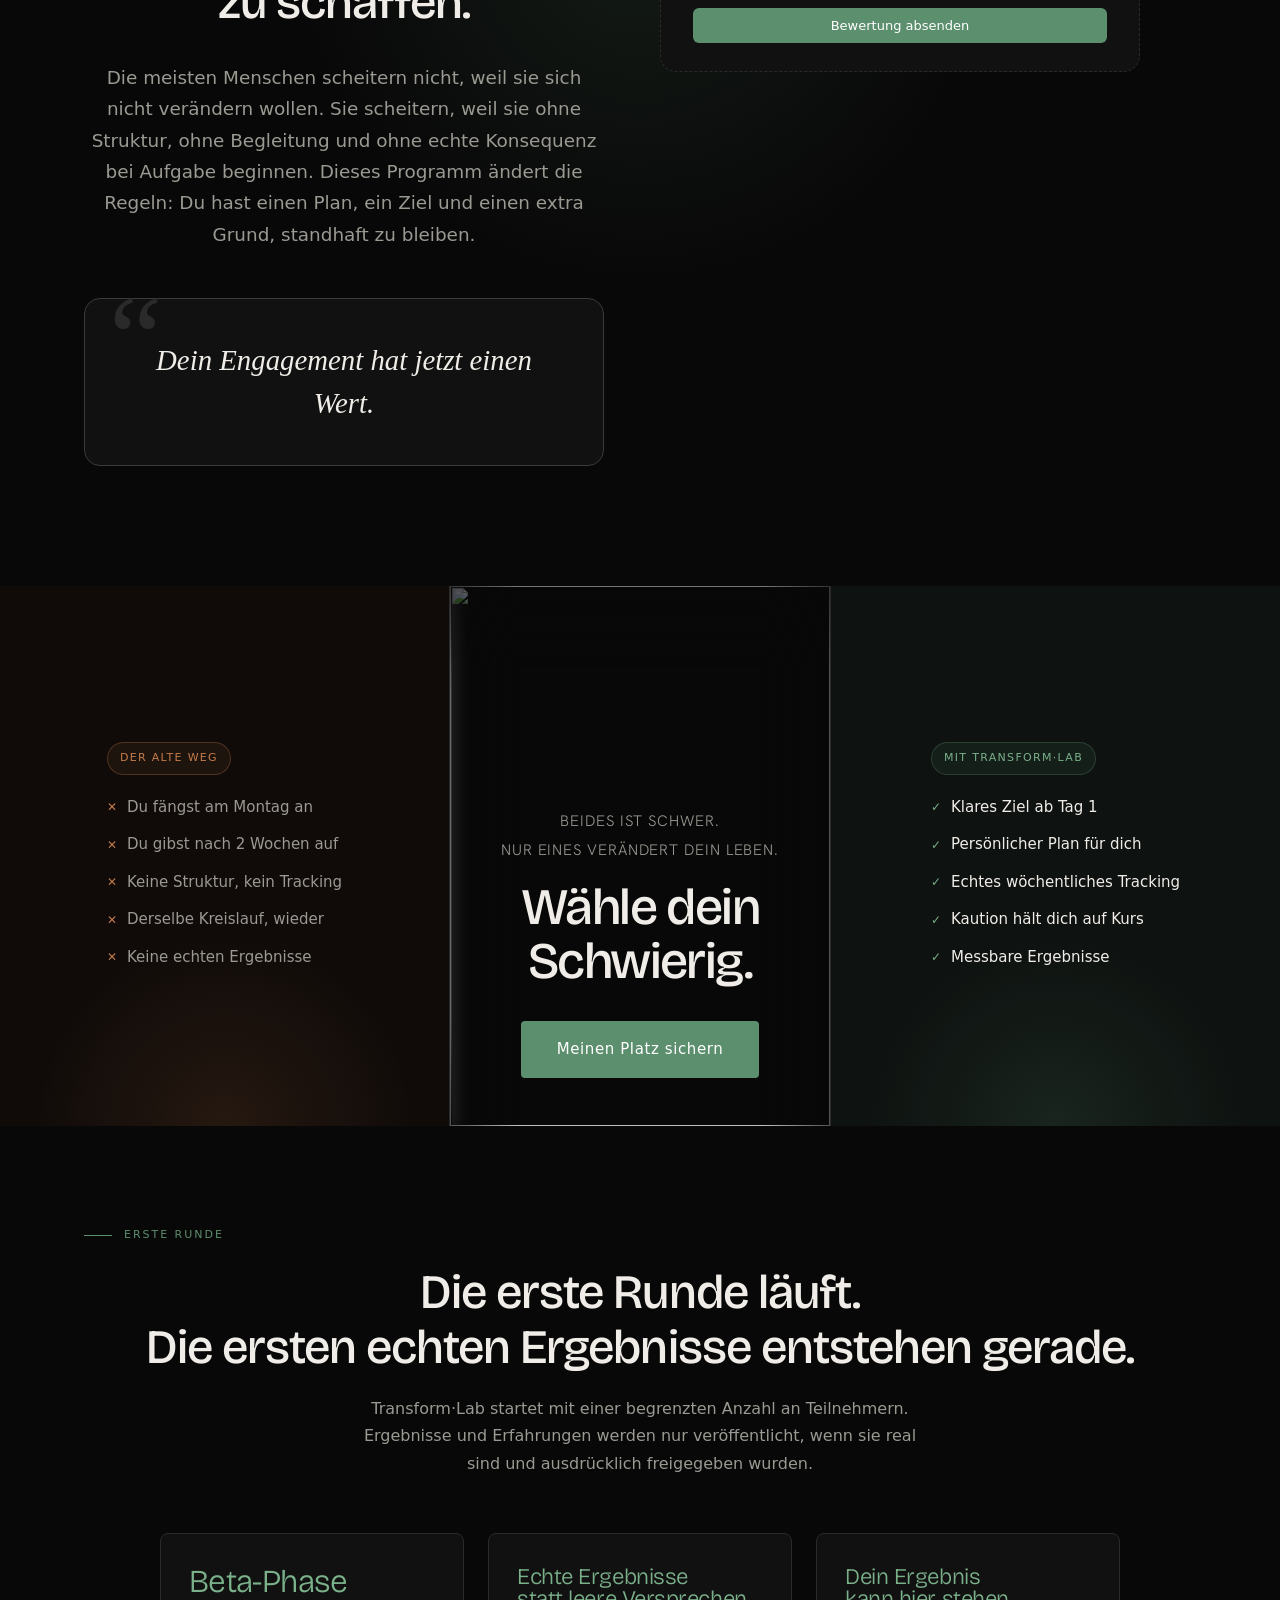
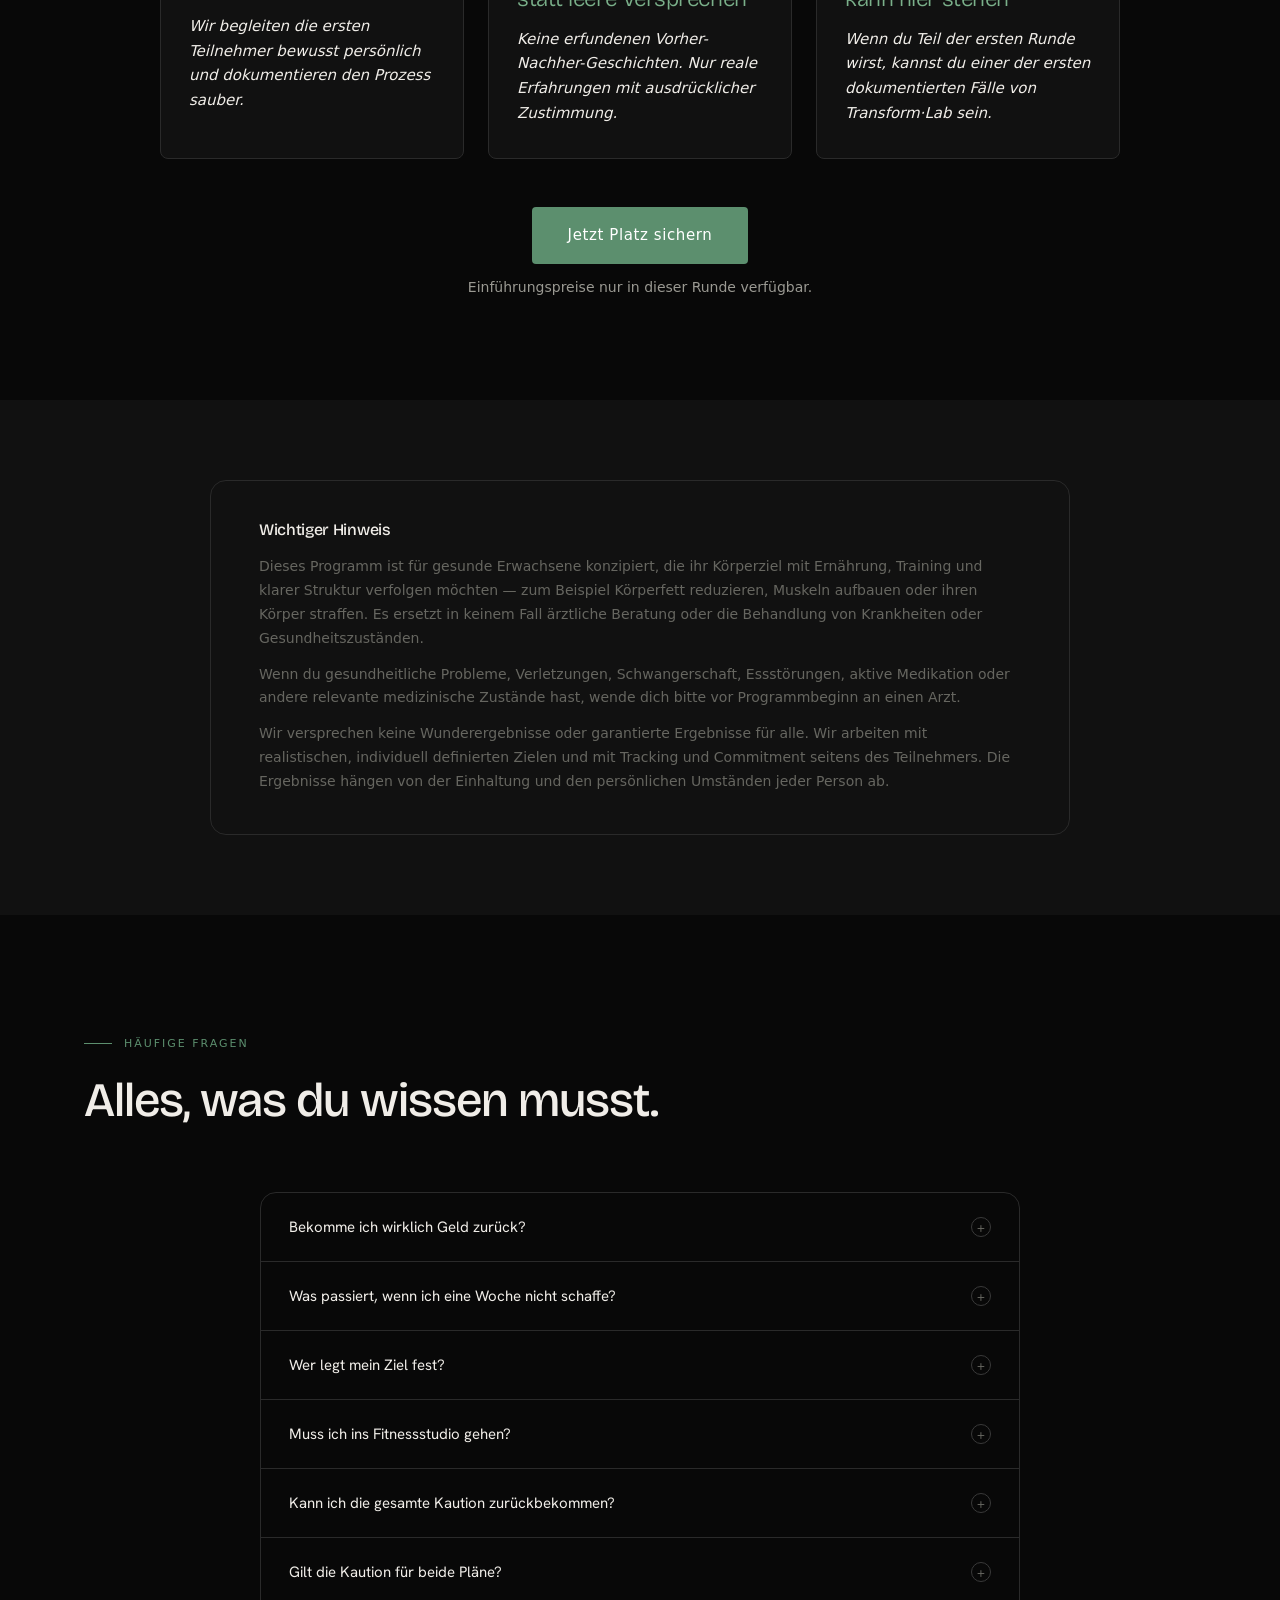
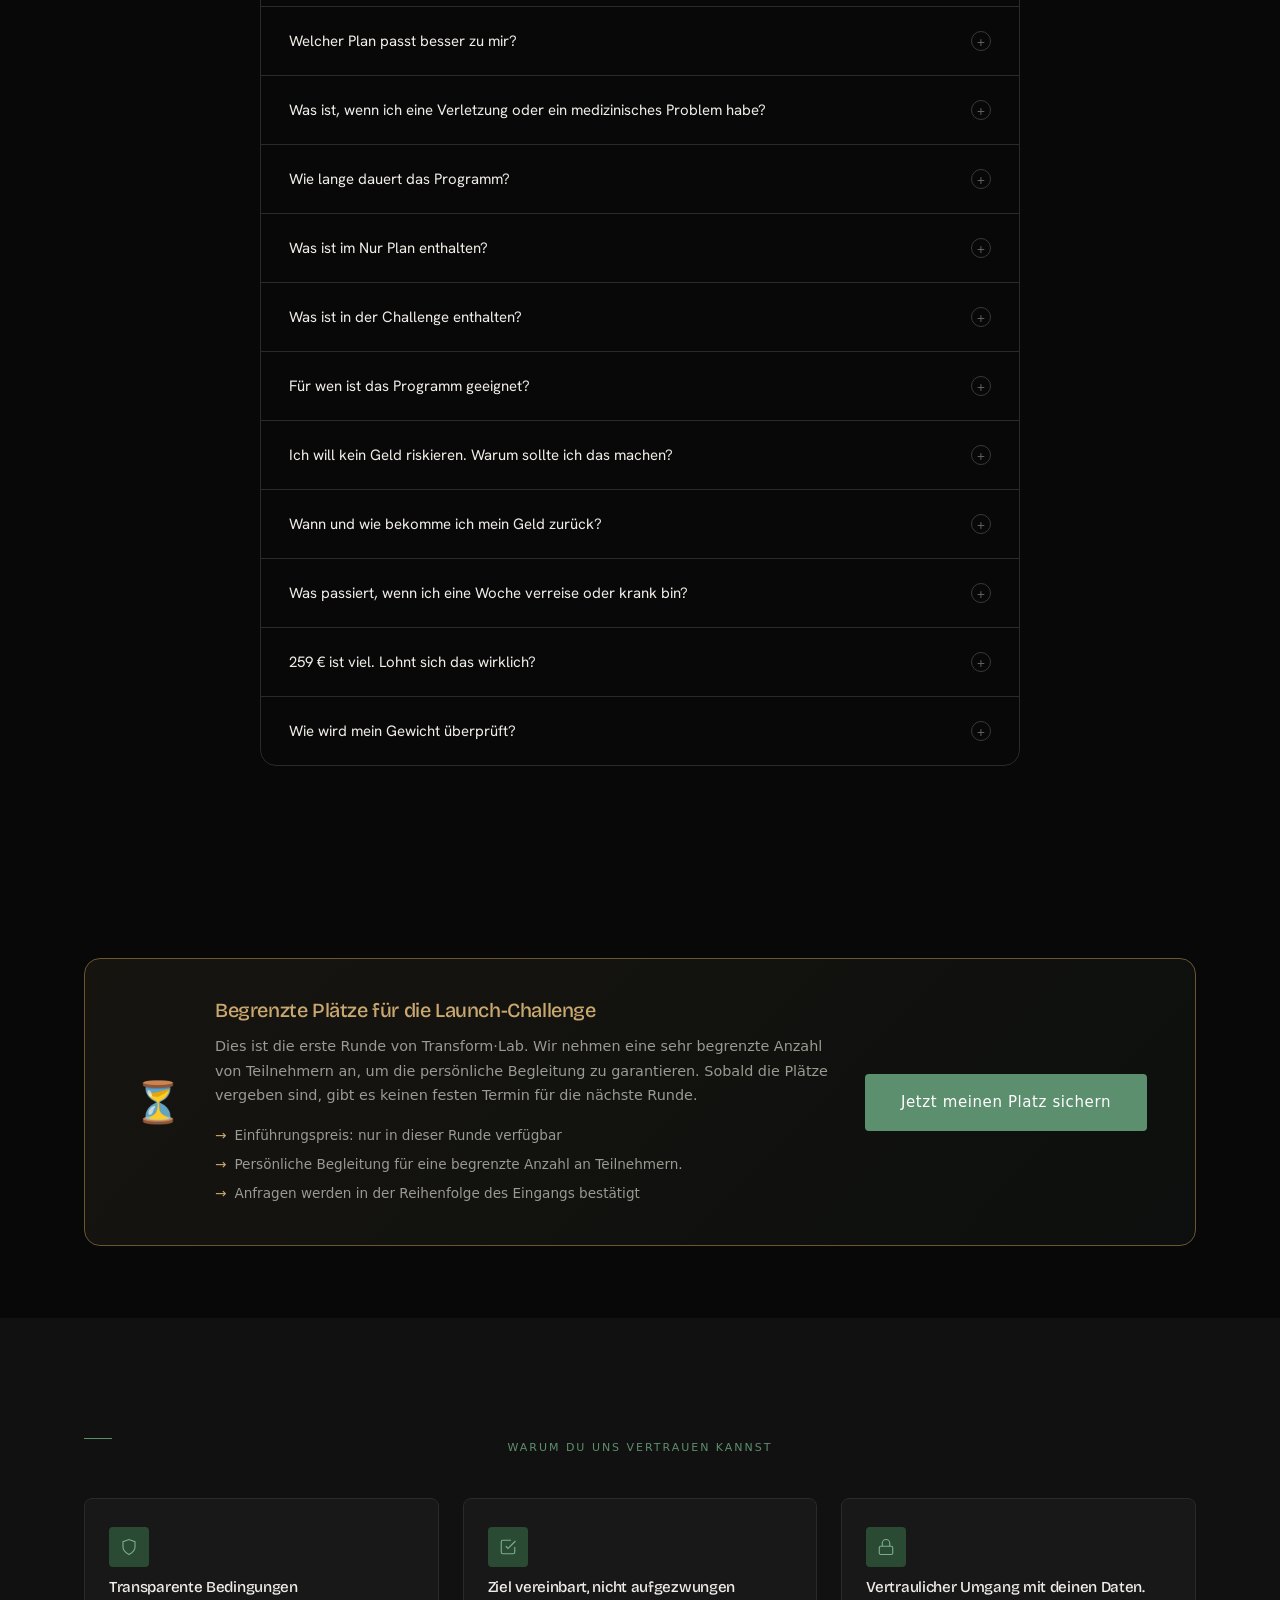
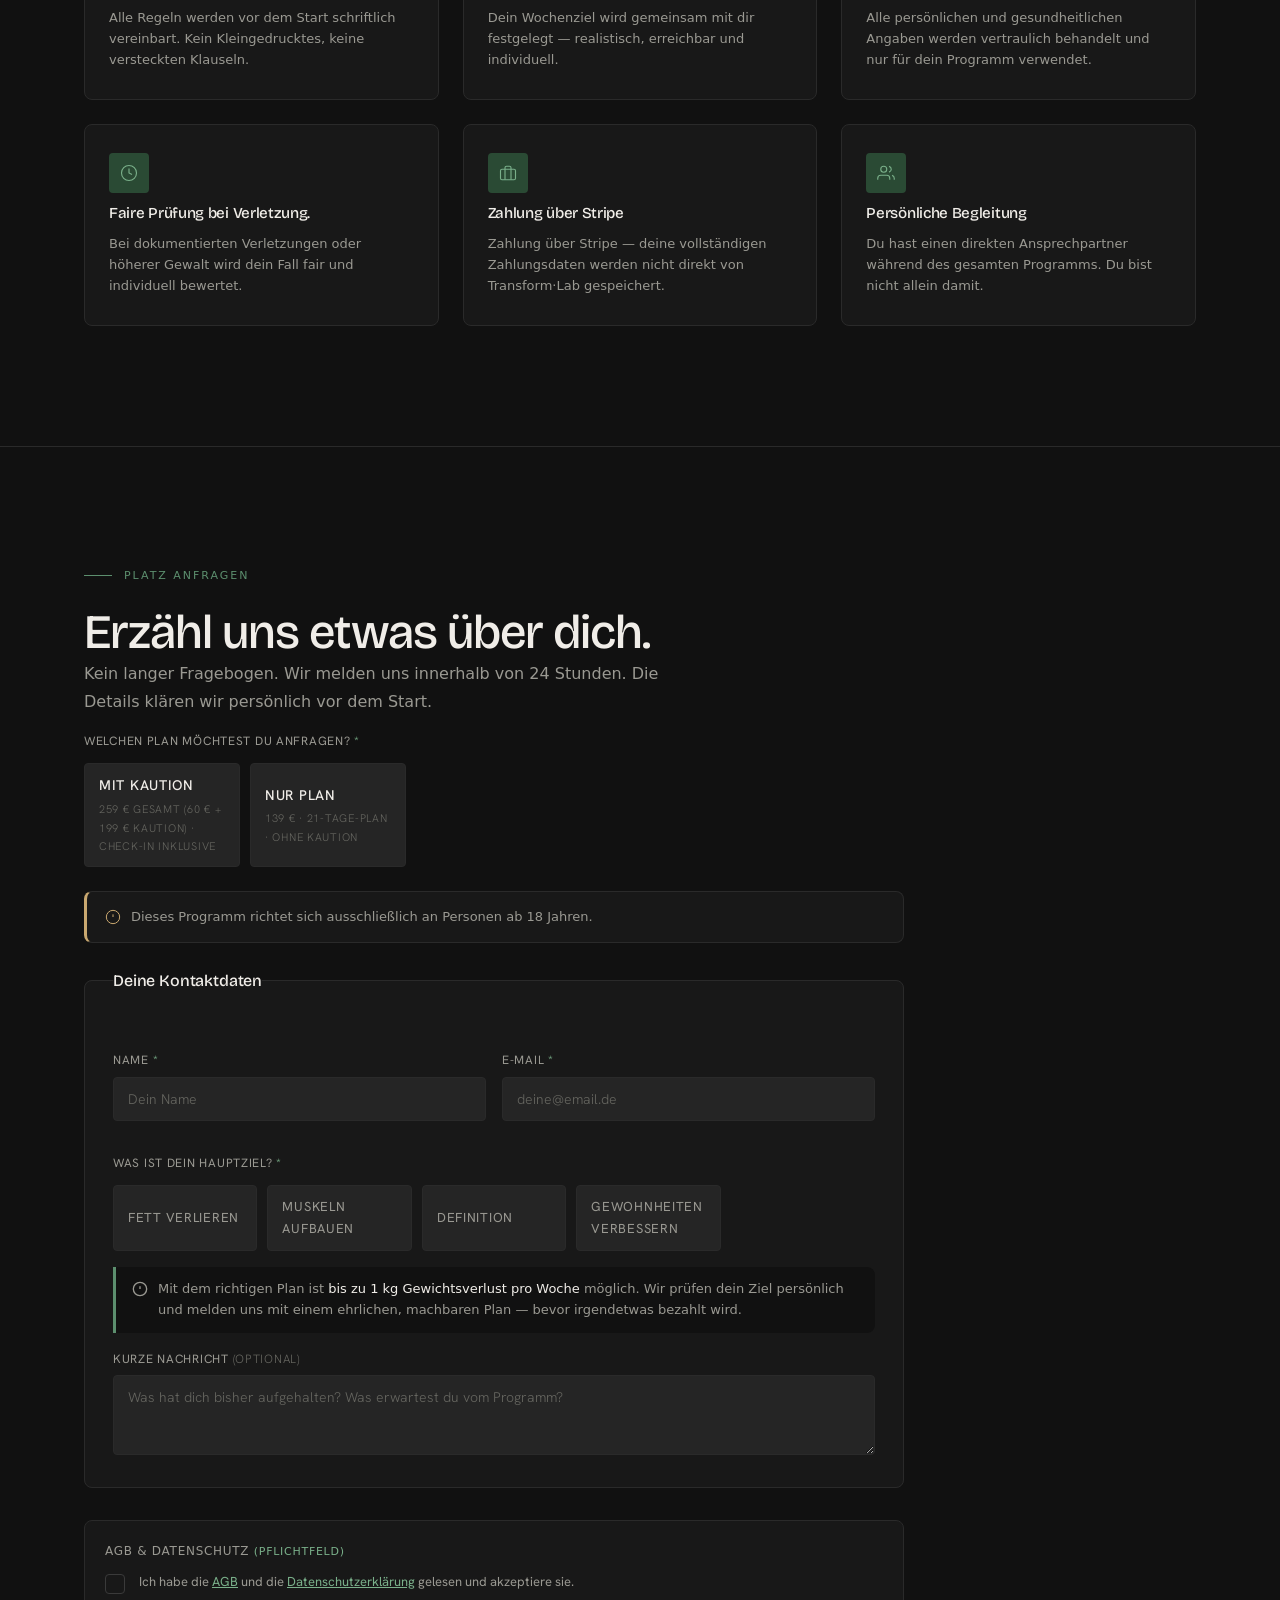
==== commit e04ac76c: "Restrict Challenge to fat loss, show 259 EUR total, add 21-day plan info - Home form: selecting "Mit" ====
--- a/index.html
+++ b/index.html
@@ -95,6 +95,21 @@
       font-size: 13px; line-height: 1.7; color: var(--text-muted);
     }
     .numbers-note strong { color: var(--text); font-weight: 500; }
+
+    /* Challenge mit Kaution: nur Fett verlieren wählbar */
+    .radio-card--disabled { opacity: .38; }
+    .radio-card--disabled .radio-label { cursor: default; }
+    .objetivo-note {
+      font-size: 12px; color: var(--text-dim); line-height: 1.6;
+      margin: 10px 0 0;
+    }
+    .objetivo-note a { color: var(--green-light); text-decoration: none; }
+
+    /* Gesamtbetrag unter den Hero-Preiskarten */
+    .hero-price-total {
+      margin-top: 10px; font-size: 12.5px; color: var(--text-dim); letter-spacing: .03em;
+    }
+    .hero-price-total strong { color: var(--text-muted); font-weight: 500; }
   </style>
 </head>
 <body>
@@ -167,6 +182,7 @@
                 <div class="hpc-label">Bis zu 100% rückerstattbar</div>
               </div>
             </div>
+            <p class="hero-price-total">Heute zu zahlen: <strong>259 €</strong> — davon bis zu 199 € zurück.</p>
 
             <ul class="hero-trust" aria-label="Programmgarantien">
               <li>
@@ -495,7 +511,7 @@
               <div class="pc-label">Nur Plan</div>
               <h3 class="pc-title">Nur Plan</h3>
               <div class="pc-price">139<span>€</span></div>
-              <div class="pc-price-note">139 € einmalig · Flexible Alternative · Ohne Kautionssystem</div>
+              <div class="pc-price-note">139 € einmalig · 21-Tage-Plan · Ohne Kautionssystem</div>
             </div>
             <ul class="pc-list">
               <li class="pc-list-section">Enthalten:</li>
@@ -525,7 +541,7 @@
               <div class="pc-label">Das Hauptprogramm von Transform·Lab</div>
               <h3 class="pc-title">Challenge mit Kaution</h3>
               <div class="pc-price">60<span>€</span> <small>+ 199 € Kaution</small></div>
-              <div class="pc-price-note">Das Hauptprogramm · Zeitraum nach Zielprüfung</div>
+              <div class="pc-price-note">Heute zu zahlen: 259 € · 60 € Programm + 199 € rückerstattbare Kaution</div>
             </div>
             <ul class="pc-list">
               <li class="pc-list-section">Enthalten:</li>
@@ -642,7 +658,6 @@
             <p class="summary-foot">
               Ziele, Beträge und Bedingungen können je nach Person variieren.
               Alles wird individuell vor dem Start festgelegt.
-              Bei Muskelaufbau oder Körperstraffung werden Wochenziele individuell definiert und nicht nur am Gewicht gemessen.
             </p>
           </aside>
         </div>
@@ -654,7 +669,7 @@
       <div class="container">
         <span class="label label-line reveal">Was in der Challenge enthalten ist</span>
         <h2 id="includes-heading" class="reveal">Was in der Challenge enthalten ist.</h2>
-        <p class="includes-note reveal reveal-delay-1">Der Nur Plan für 139 € enthält Ernährungsplan, Trainingsplan und Start-Empfehlungen — ohne wöchentliches Check-in, ohne Kaution und ohne Rückerstattung.</p>
+        <p class="includes-note reveal reveal-delay-1">Der Nur Plan für 139 € enthält einen auf 21 Tage ausgelegten Ernährungs- und Trainingsplan plus Start-Empfehlungen — ohne wöchentliches Check-in, ohne Kaution und ohne Rückerstattung.</p>
 
         <ul class="includes-grid" style="list-style:none">
           <li class="include-card reveal">
@@ -1052,8 +1067,9 @@
             </button>
             <div class="faq-answer" id="faq-answer-9a" role="region">
               <div class="faq-answer-inner">
-                Der Nur Plan enthält deinen persönlichen Ernährungsplan, einen angepassten
-                Trainingsplan und Start-Empfehlungen. Er enthält kein wöchentliches Check-in,
+                Der Nur Plan enthält deinen persönlichen Ernährungs- und Trainingsplan,
+                ausgelegt auf 21 Tage, plus Start-Empfehlungen. Die Lieferung erfolgt innerhalb
+                von 5 Werktagen nach Zahlungseingang. Er enthält kein wöchentliches Check-in,
                 keine Kaution und keine Rückerstattung.
               </div>
             </div>
@@ -1269,14 +1285,14 @@
                 <input type="radio" name="plan" value="mit_kaution" id="plan-kaution" required>
                 <span class="radio-label">
                   <strong>Mit Kaution</strong>
-                  <small>60 € + 199 € · Check-in inklusive</small>
+                  <small>259 € gesamt (60 € + 199 € Kaution) · Check-in inklusive</small>
                 </span>
               </label>
               <label class="radio-card radio-card--plan">
                 <input type="radio" name="plan" value="nur_plan" id="plan-nur">
                 <span class="radio-label">
                   <strong>Nur Plan</strong>
-                  <small>139 € einmalig · Ohne Kaution</small>
+                  <small>139 € · 21-Tage-Plan · Ohne Kaution</small>
                 </span>
               </label>
             </div>
@@ -1322,6 +1338,11 @@
                   <span class="radio-label">Gewohnheiten verbessern</span>
                 </label>
               </div>
+              <p class="objetivo-note" id="objetivoKautionNote" hidden>
+                Die Challenge mit Kaution gibt es aktuell nur für das Ziel <strong>„Fett verlieren"</strong> —
+                die Rückerstattung wird über dein Gewicht gemessen. Für Muskelaufbau, Definition oder
+                Gewohnheiten empfehlen wir den <strong>Nur Plan</strong>.
+              </p>
             </div>
 
             <div class="form-notice" style="display:flex;gap:10px;align-items:flex-start;background:var(--surface);border-left:3px solid var(--green);border-radius:0 8px 8px 0;padding:12px 16px;margin-bottom:16px;font-size:13px;color:var(--text-muted);line-height:1.6;">
@@ -1608,7 +1629,7 @@
         &nbsp;·&nbsp;
         <a href="agb.html" style="color:var(--text-muted)">AGB</a>
         &nbsp;·&nbsp;
-        <a href="widerruf.html" style="color:var(--text-muted)">Widerruf</a>
+        <a href="widerruf.html" style="color:var(--text-muted)">Vertrag widerrufen</a>
       </p>
       <p style="font-size:11px;max-width:500px;line-height:1.6">
         Die Ergebnisse können variieren. Das Programm ersetzt keine professionelle
@@ -1618,7 +1639,7 @@
     </div>
   </footer>
 
-  <script src="js/main.js?v=27"></script>
+  <script src="js/main.js?v=28"></script>
   <script>
     (function(){
       var stars = document.querySelectorAll('#starRating span');
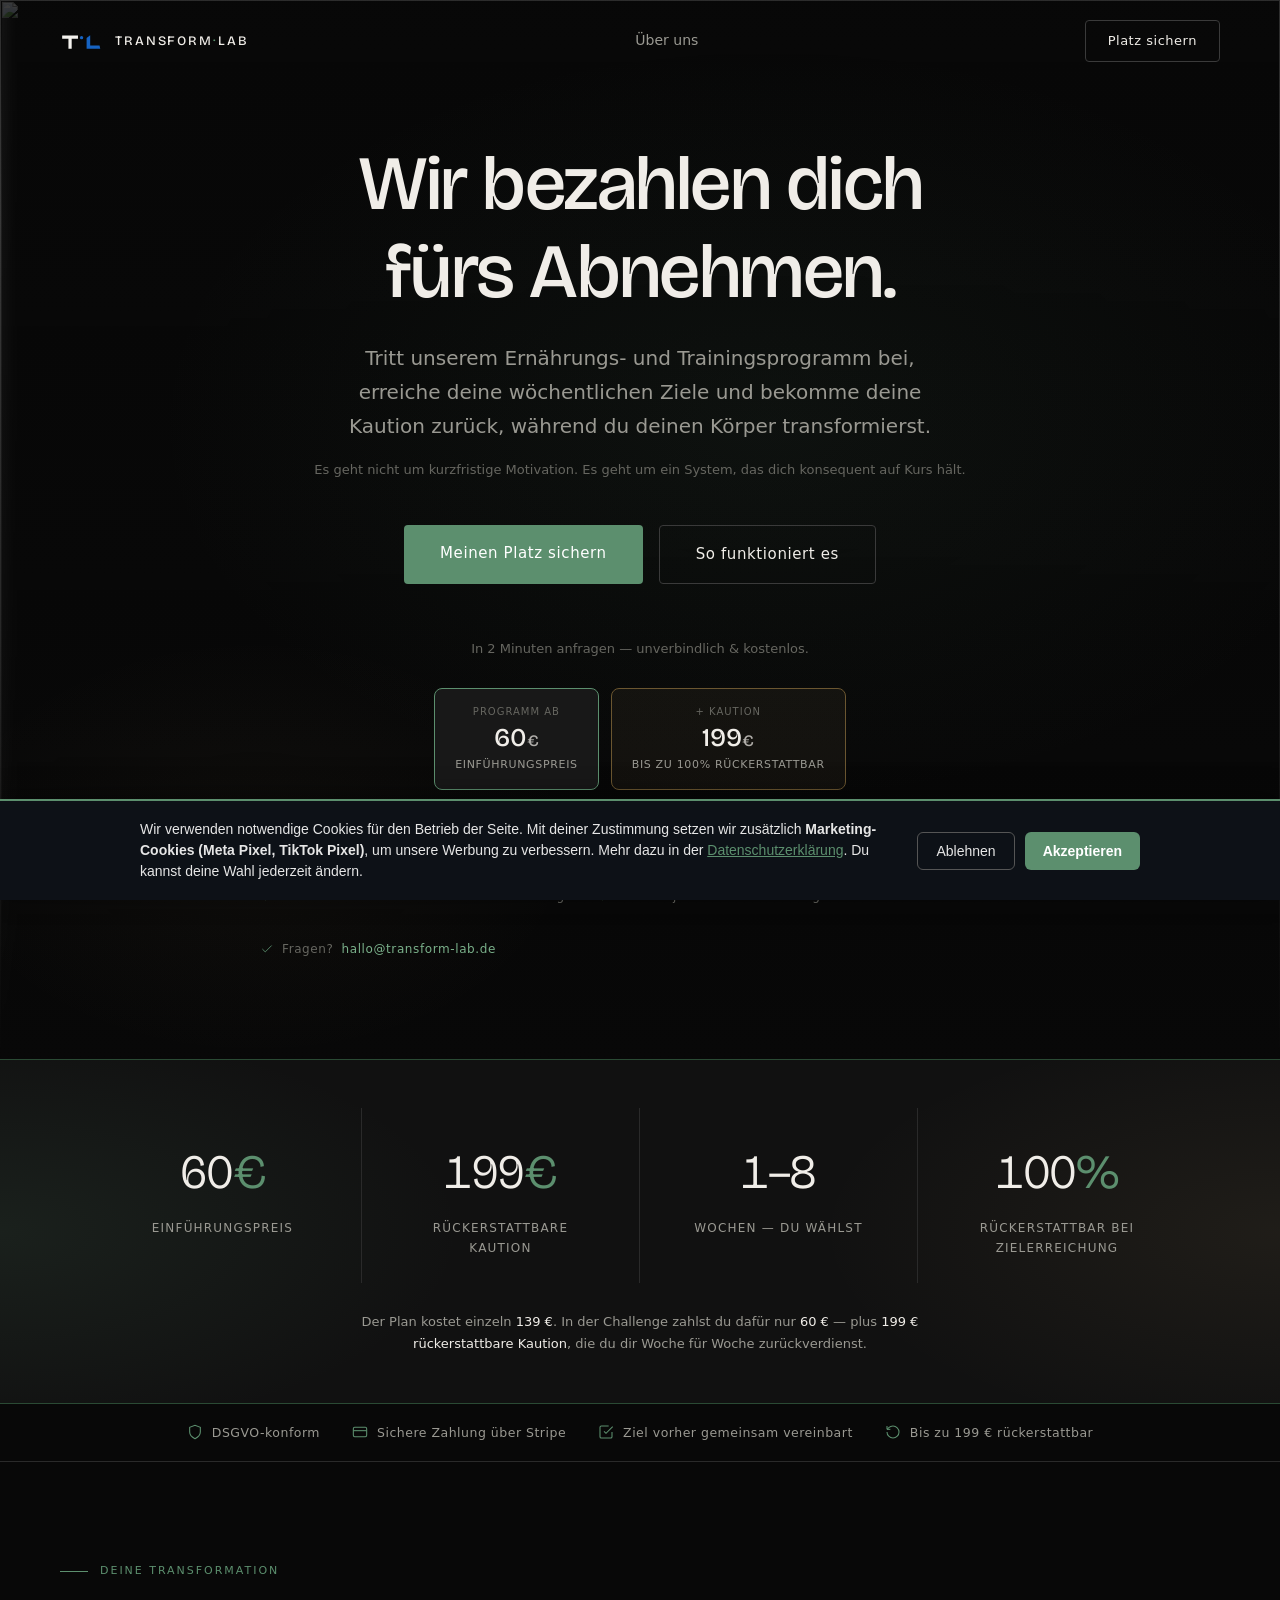
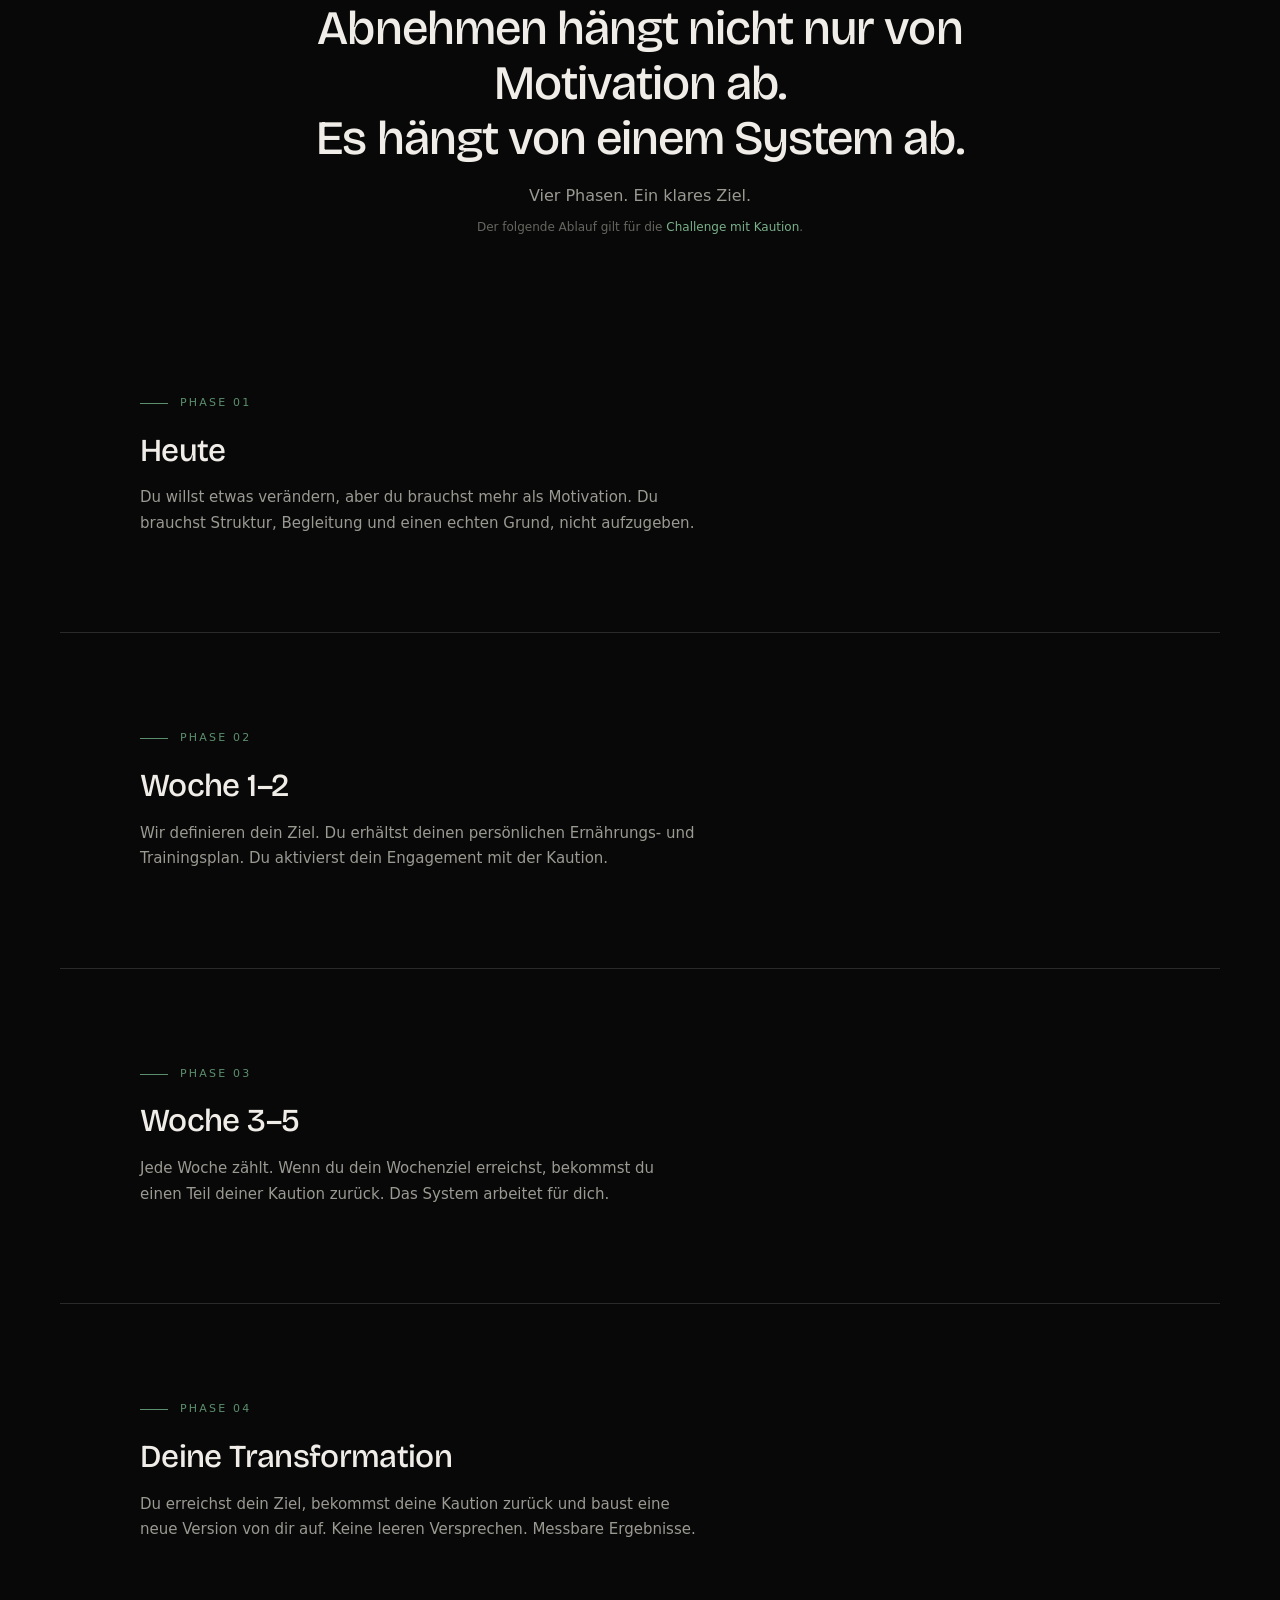
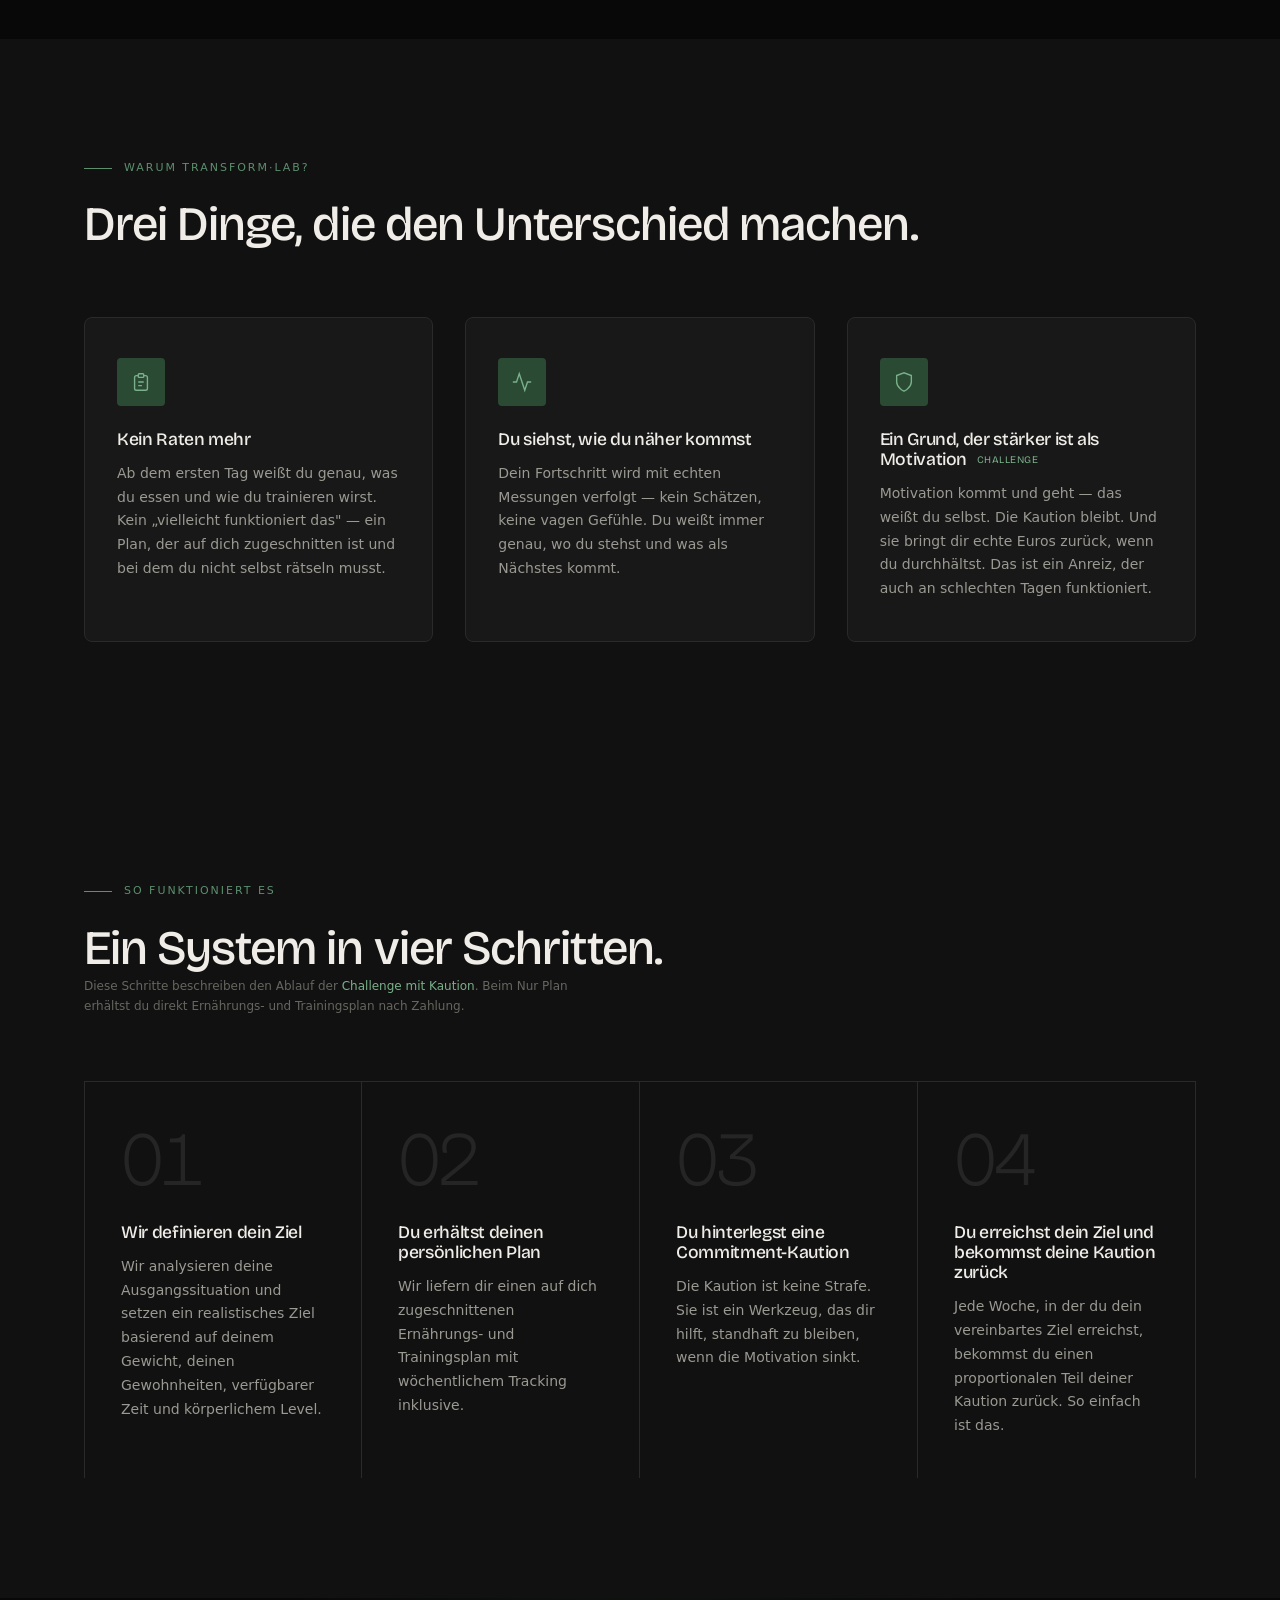
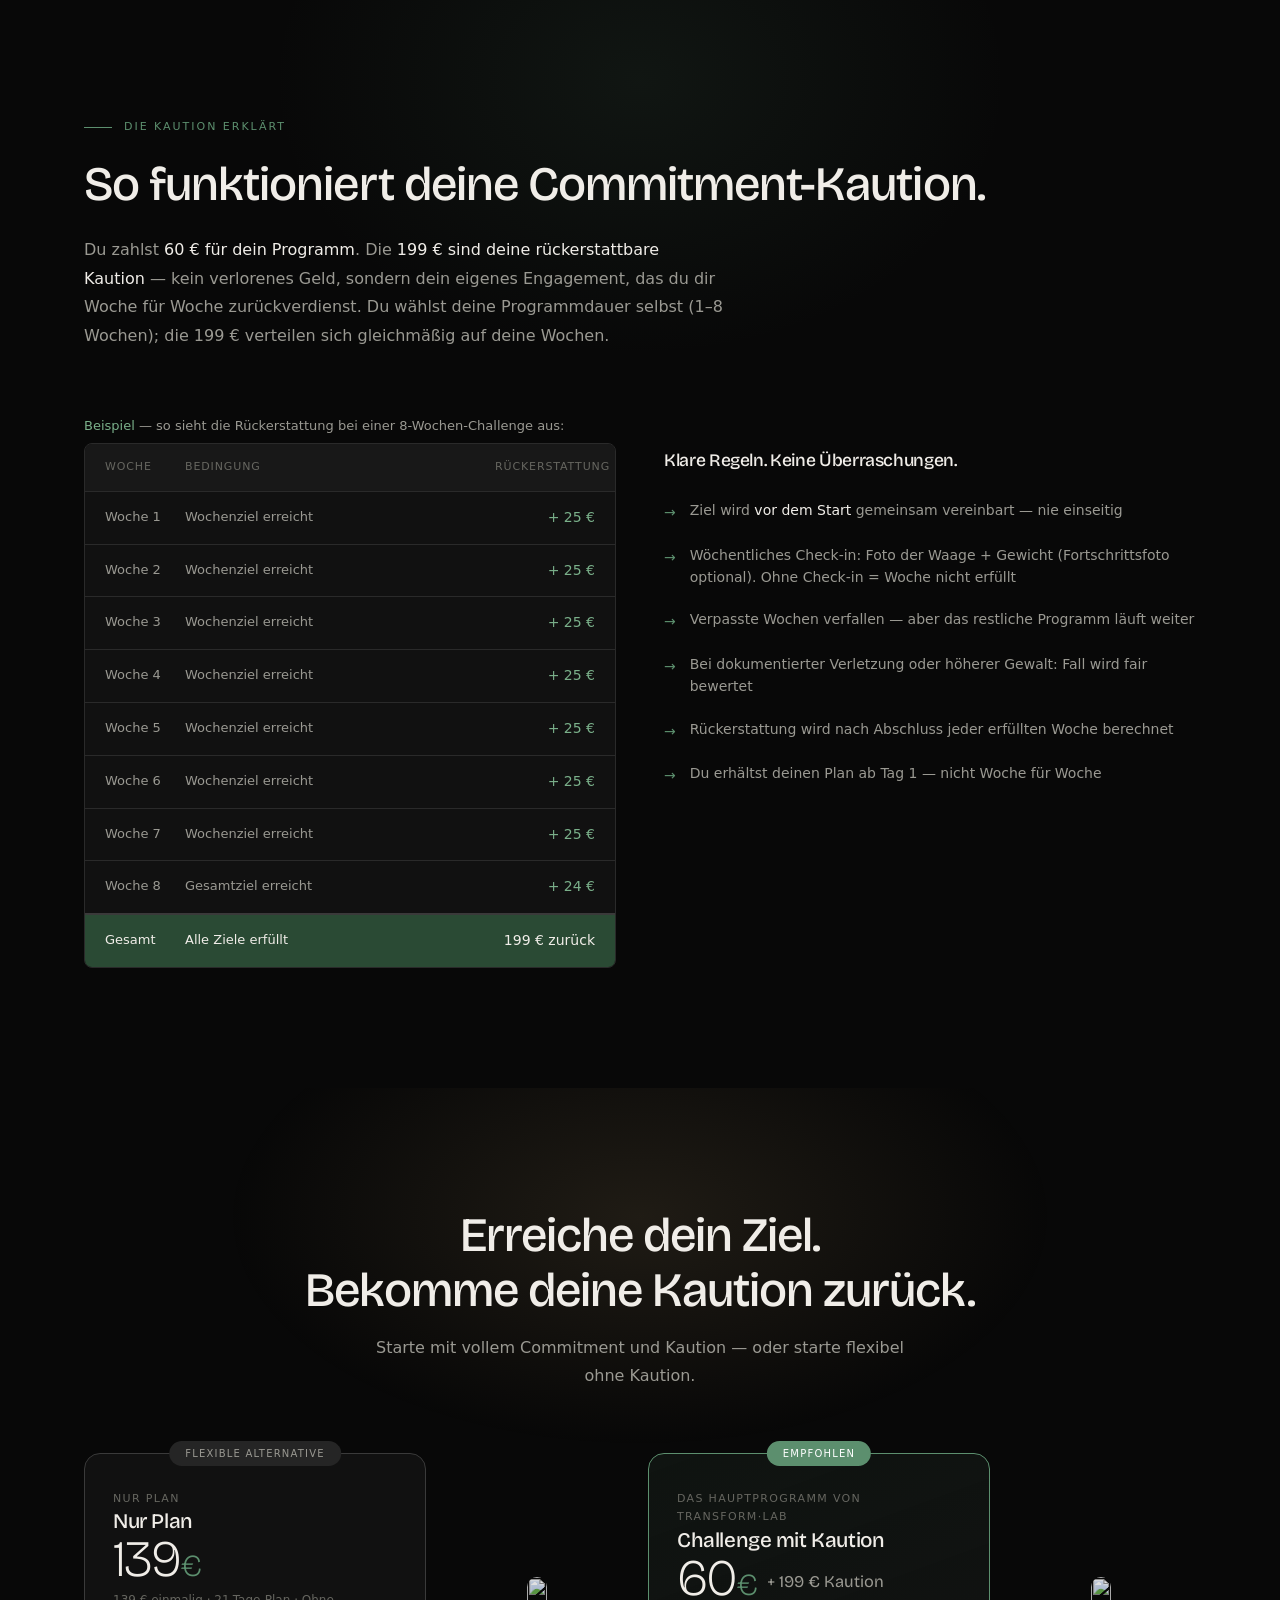
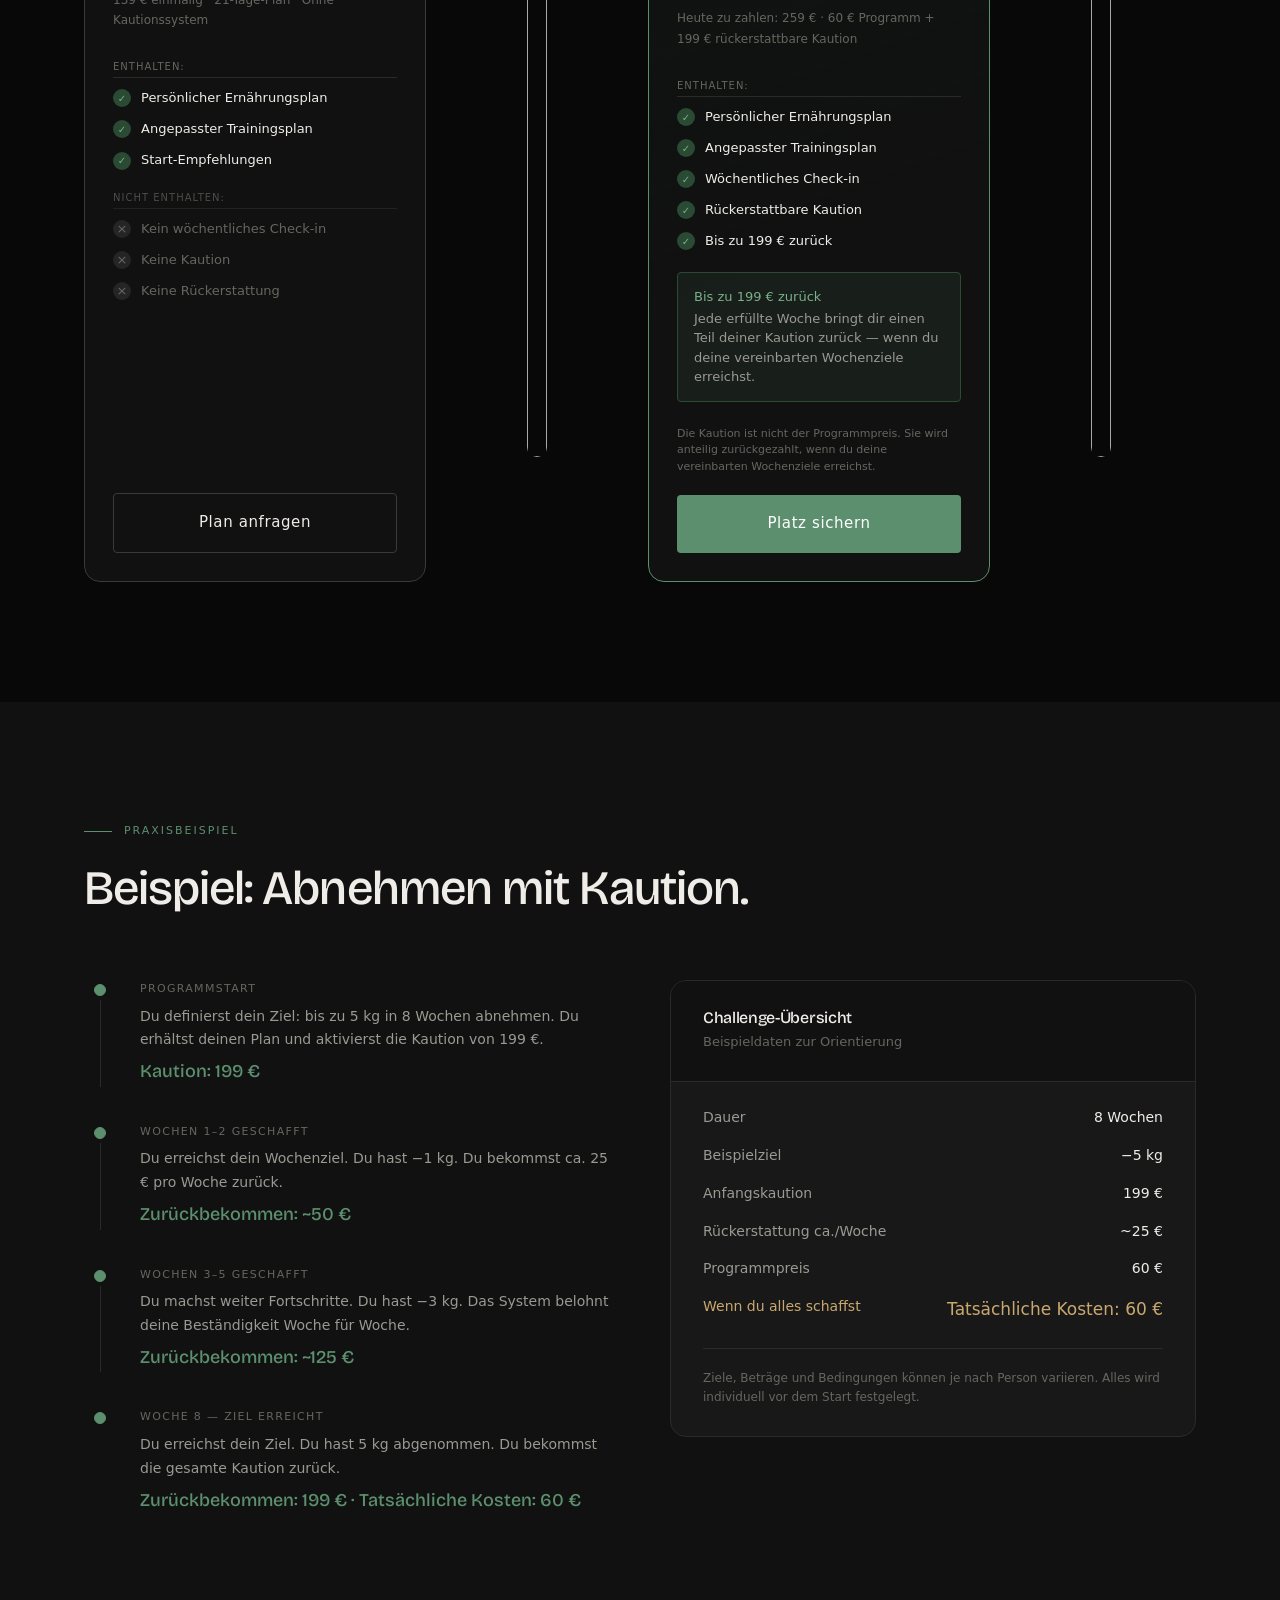
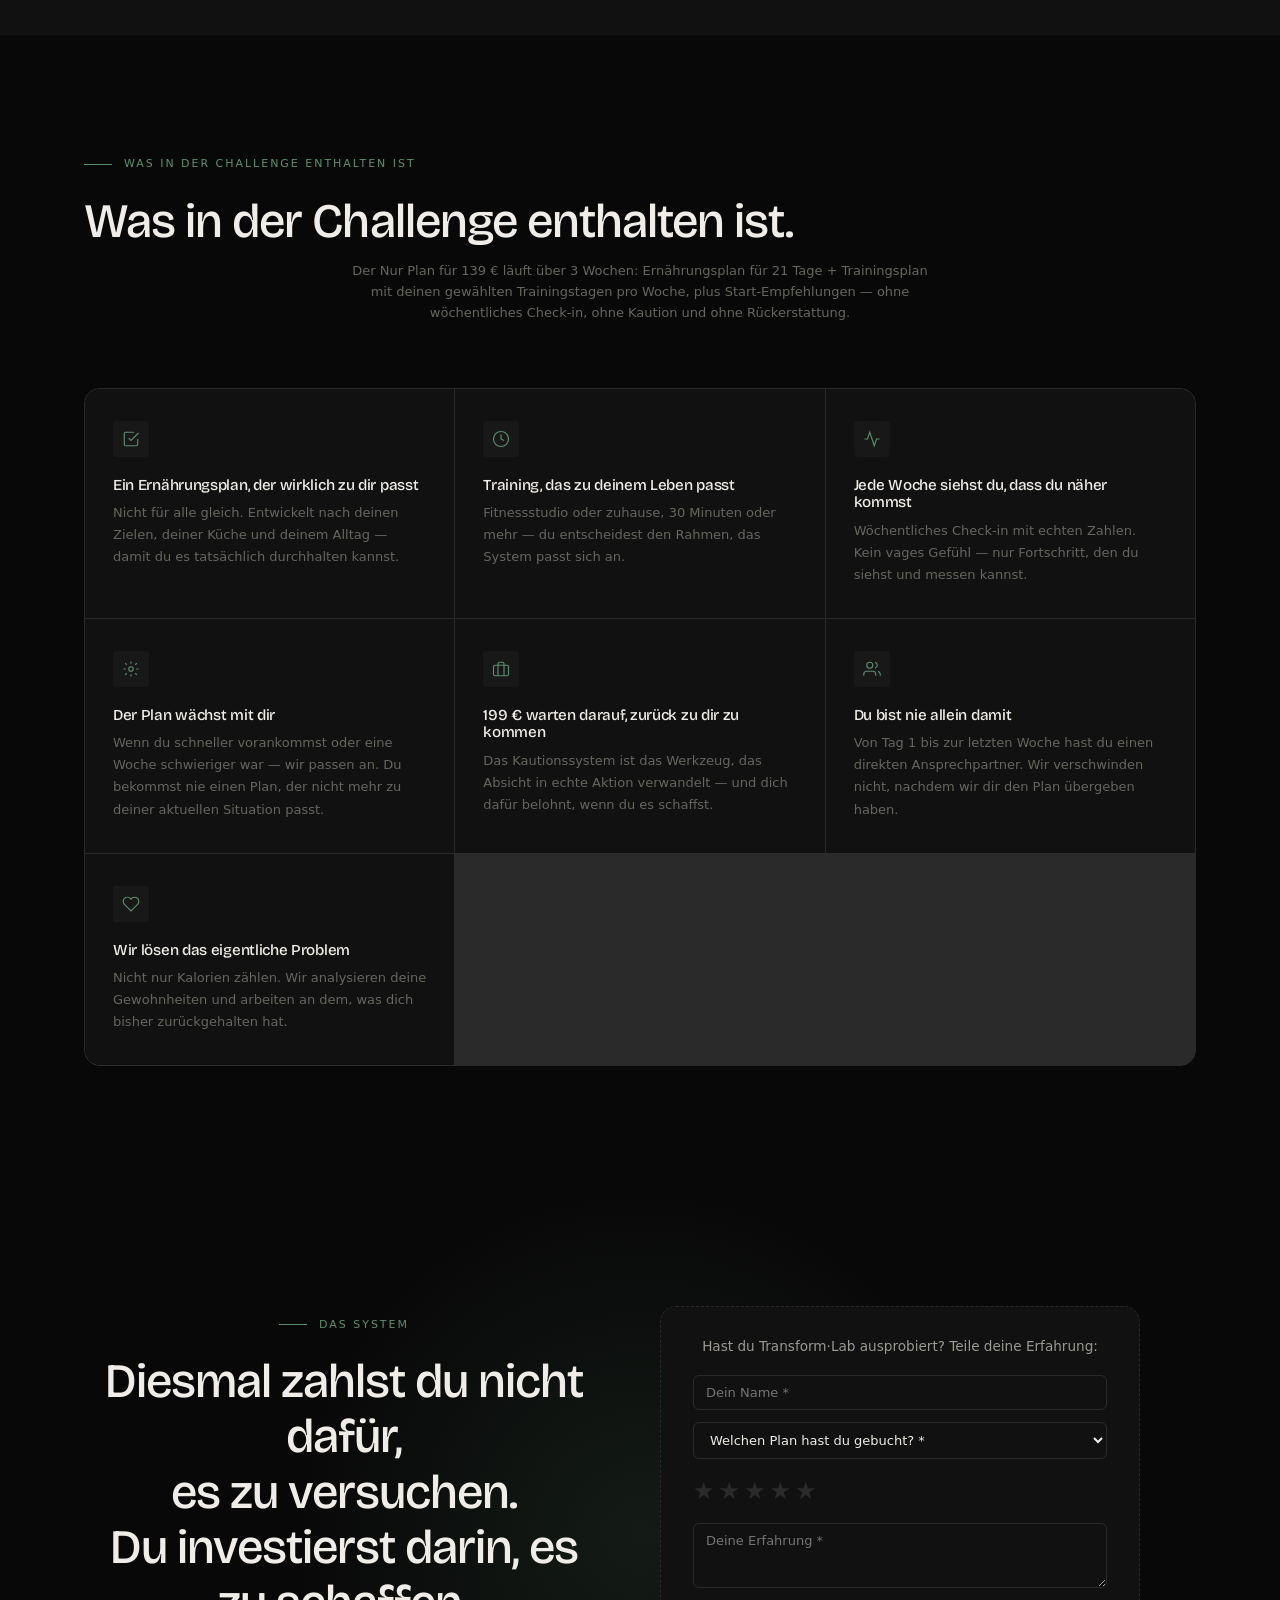
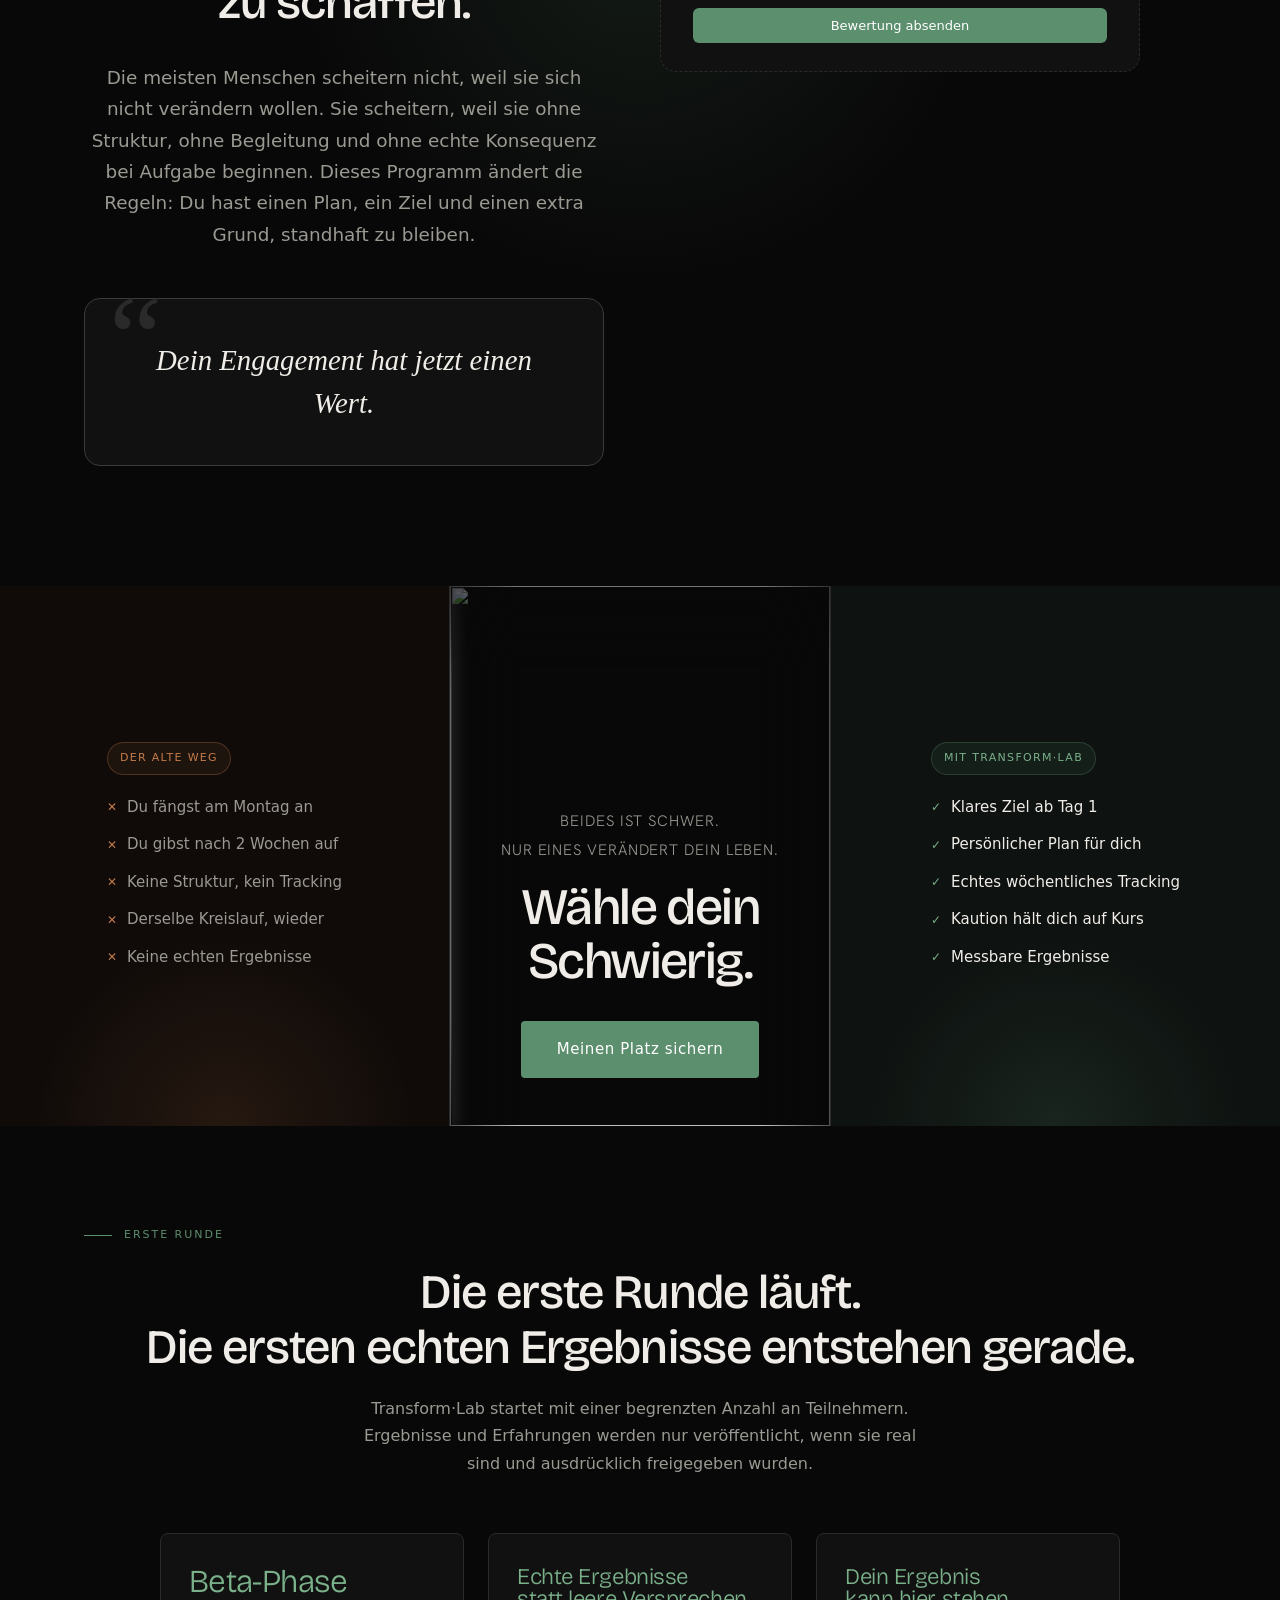
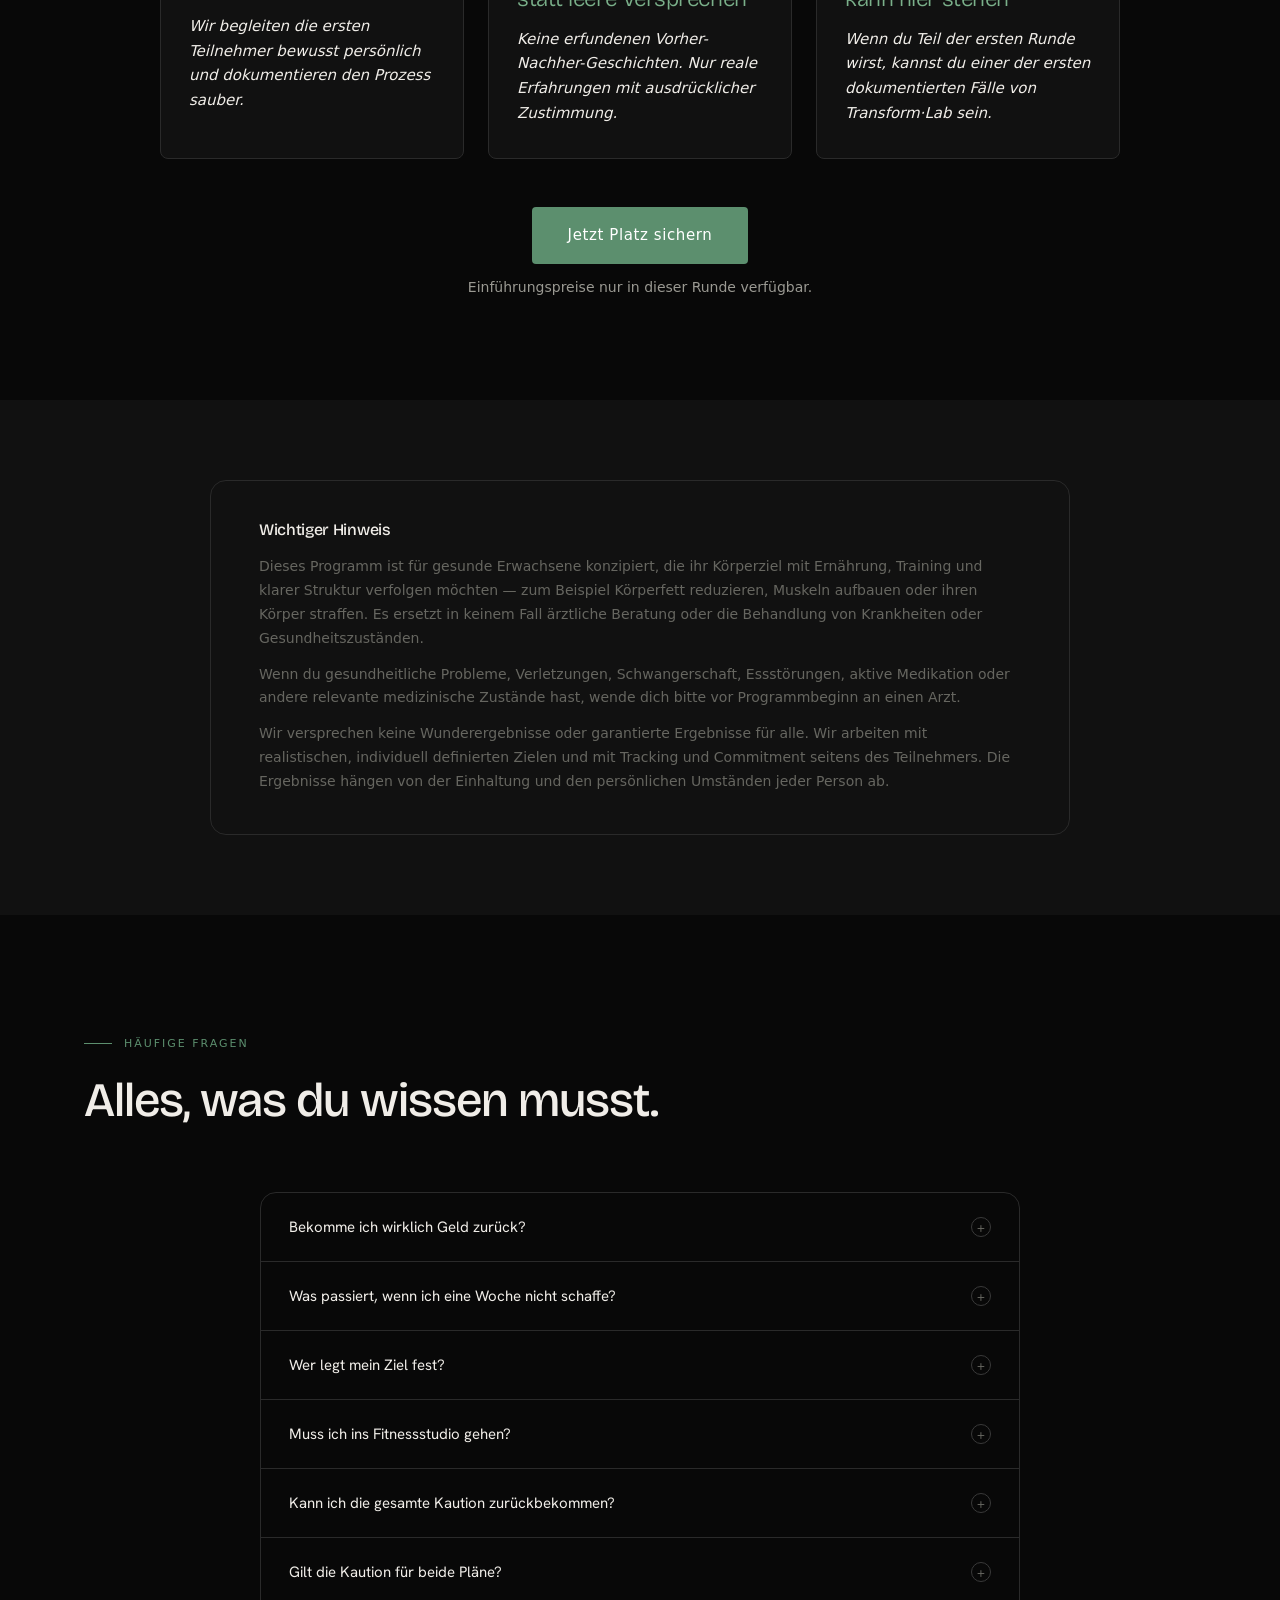
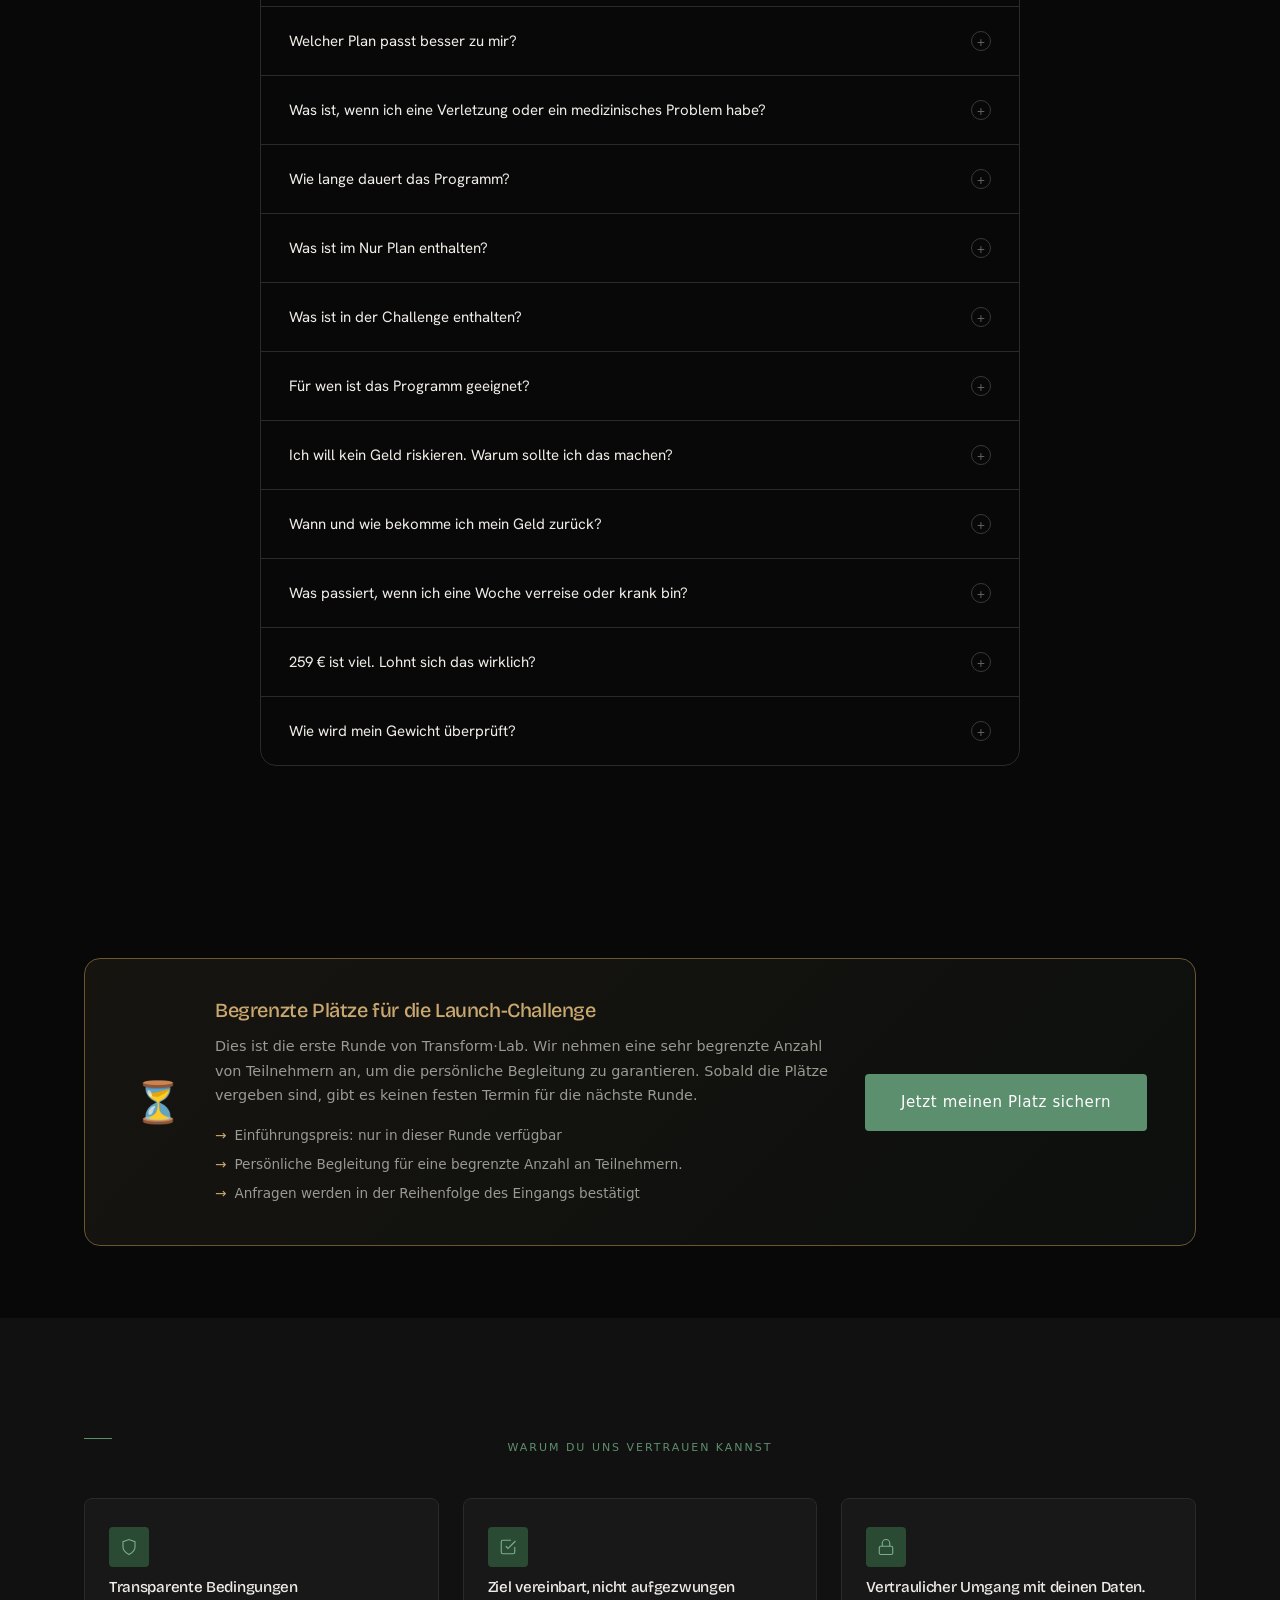
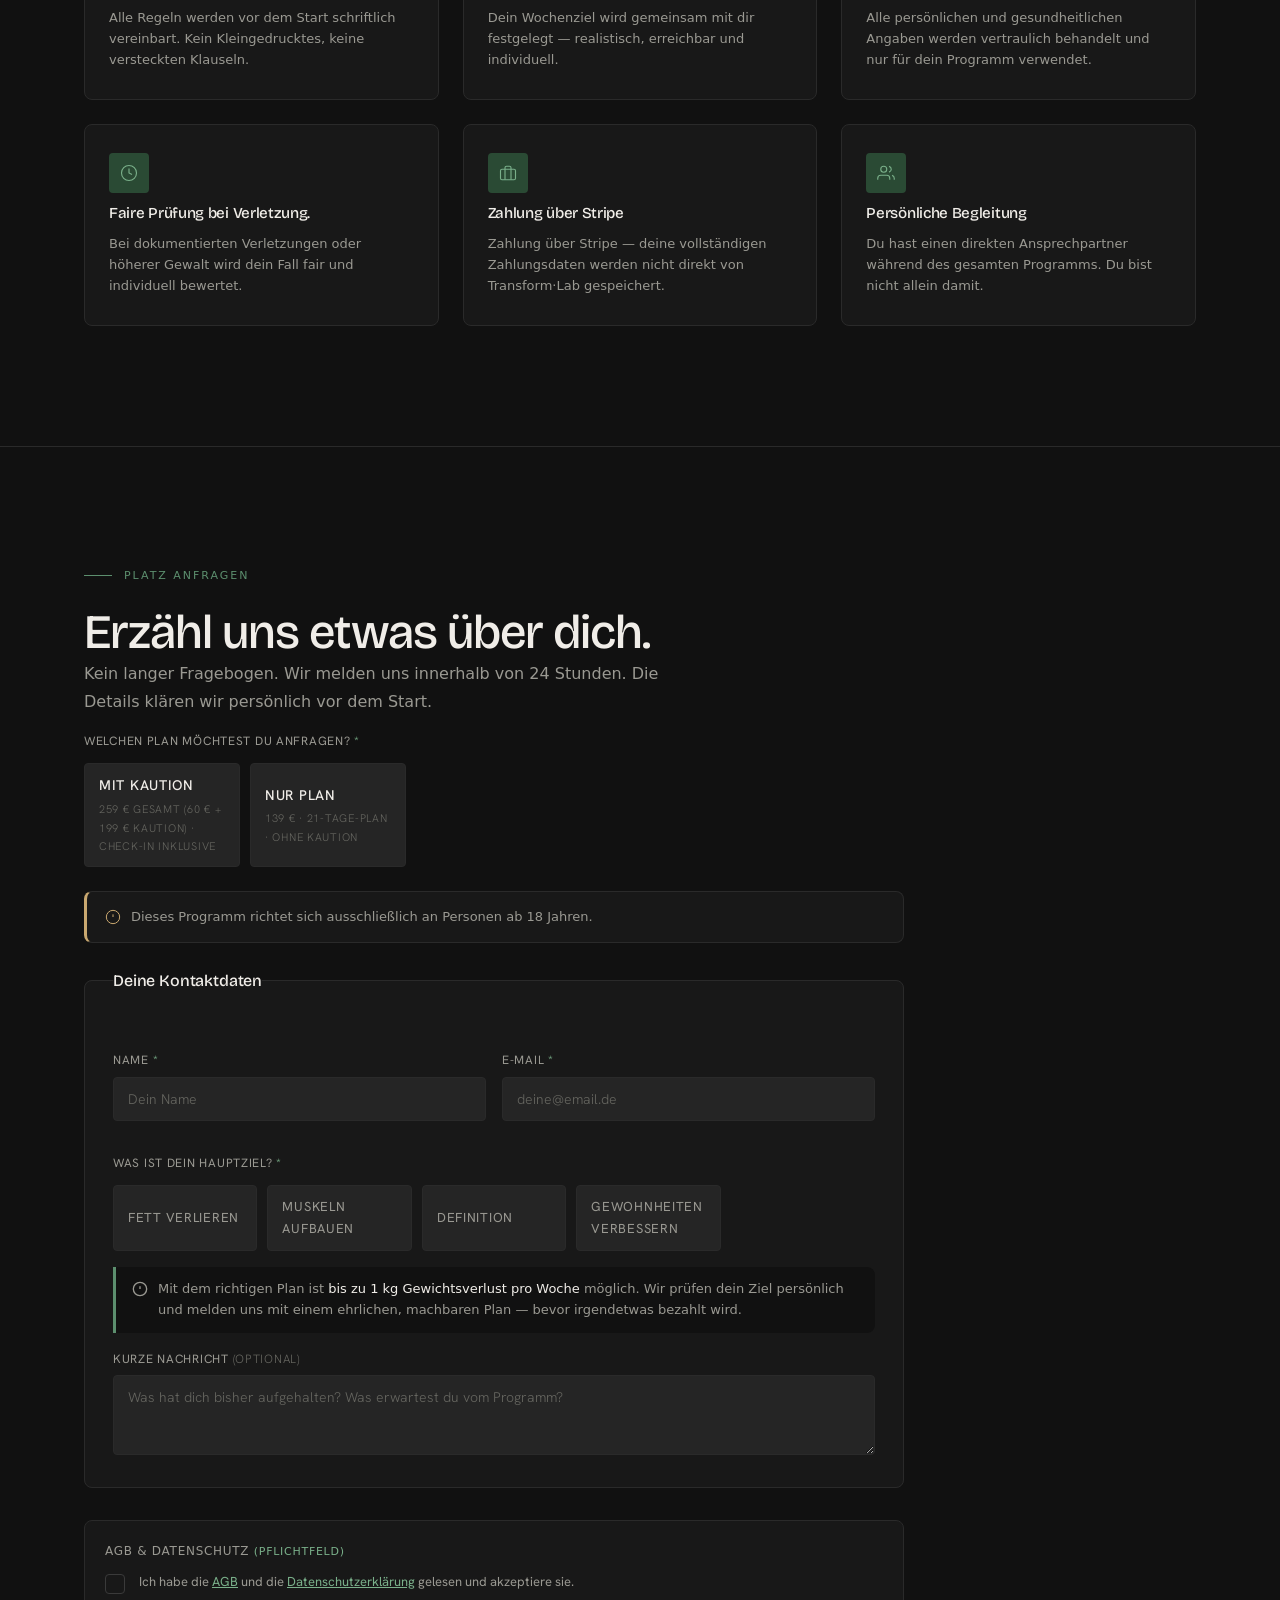
==== commit 0c44d3b9: "Clarify Nur Plan structure: 21-day nutrition, training days as selected "21-Tage-Ernährungs- und Tra" ====
--- a/index.html
+++ b/index.html
@@ -669,7 +669,7 @@
       <div class="container">
         <span class="label label-line reveal">Was in der Challenge enthalten ist</span>
         <h2 id="includes-heading" class="reveal">Was in der Challenge enthalten ist.</h2>
-        <p class="includes-note reveal reveal-delay-1">Der Nur Plan für 139 € enthält einen auf 21 Tage ausgelegten Ernährungs- und Trainingsplan plus Start-Empfehlungen — ohne wöchentliches Check-in, ohne Kaution und ohne Rückerstattung.</p>
+        <p class="includes-note reveal reveal-delay-1">Der Nur Plan für 139 € läuft über 3 Wochen: Ernährungsplan für 21 Tage + Trainingsplan mit deinen gewählten Trainingstagen pro Woche, plus Start-Empfehlungen — ohne wöchentliches Check-in, ohne Kaution und ohne Rückerstattung.</p>
 
         <ul class="includes-grid" style="list-style:none">
           <li class="include-card reveal">
@@ -1067,10 +1067,12 @@
             </button>
             <div class="faq-answer" id="faq-answer-9a" role="region">
               <div class="faq-answer-inner">
-                Der Nur Plan enthält deinen persönlichen Ernährungs- und Trainingsplan,
-                ausgelegt auf 21 Tage, plus Start-Empfehlungen. Die Lieferung erfolgt innerhalb
-                von 5 Werktagen nach Zahlungseingang. Er enthält kein wöchentliches Check-in,
-                keine Kaution und keine Rückerstattung.
+                Der Nur Plan läuft über 3 Wochen (21 Tage): Du erhältst einen Ernährungsplan
+                für alle 21 Tage sowie einen Trainingsplan mit so vielen Trainingstagen pro
+                Woche, wie du im Formular auswählst — z. B. 3 Tage pro Woche = 9 Trainingseinheiten.
+                Dazu Start-Empfehlungen. Die Lieferung erfolgt innerhalb von 5 Werktagen nach
+                Zahlungseingang. Er enthält kein wöchentliches Check-in, keine Kaution und
+                keine Rückerstattung.
               </div>
             </div>
           </div>
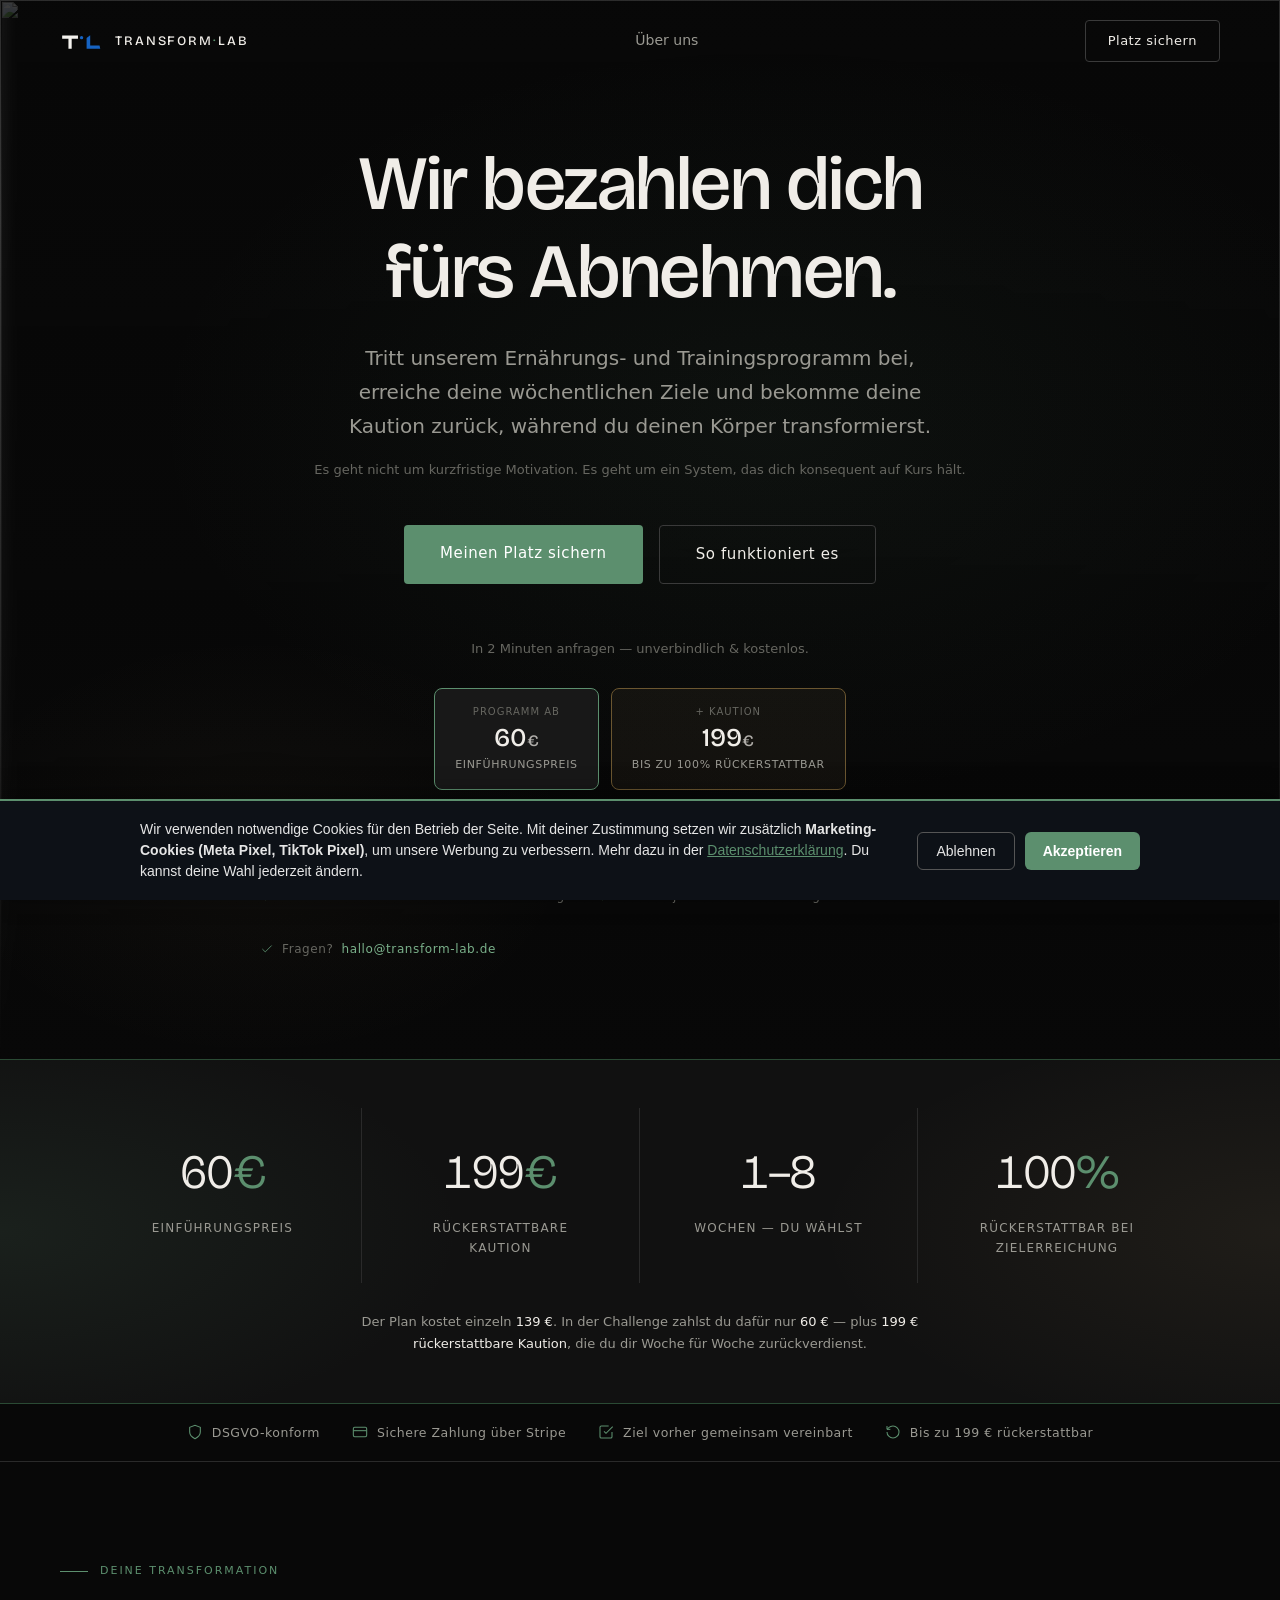
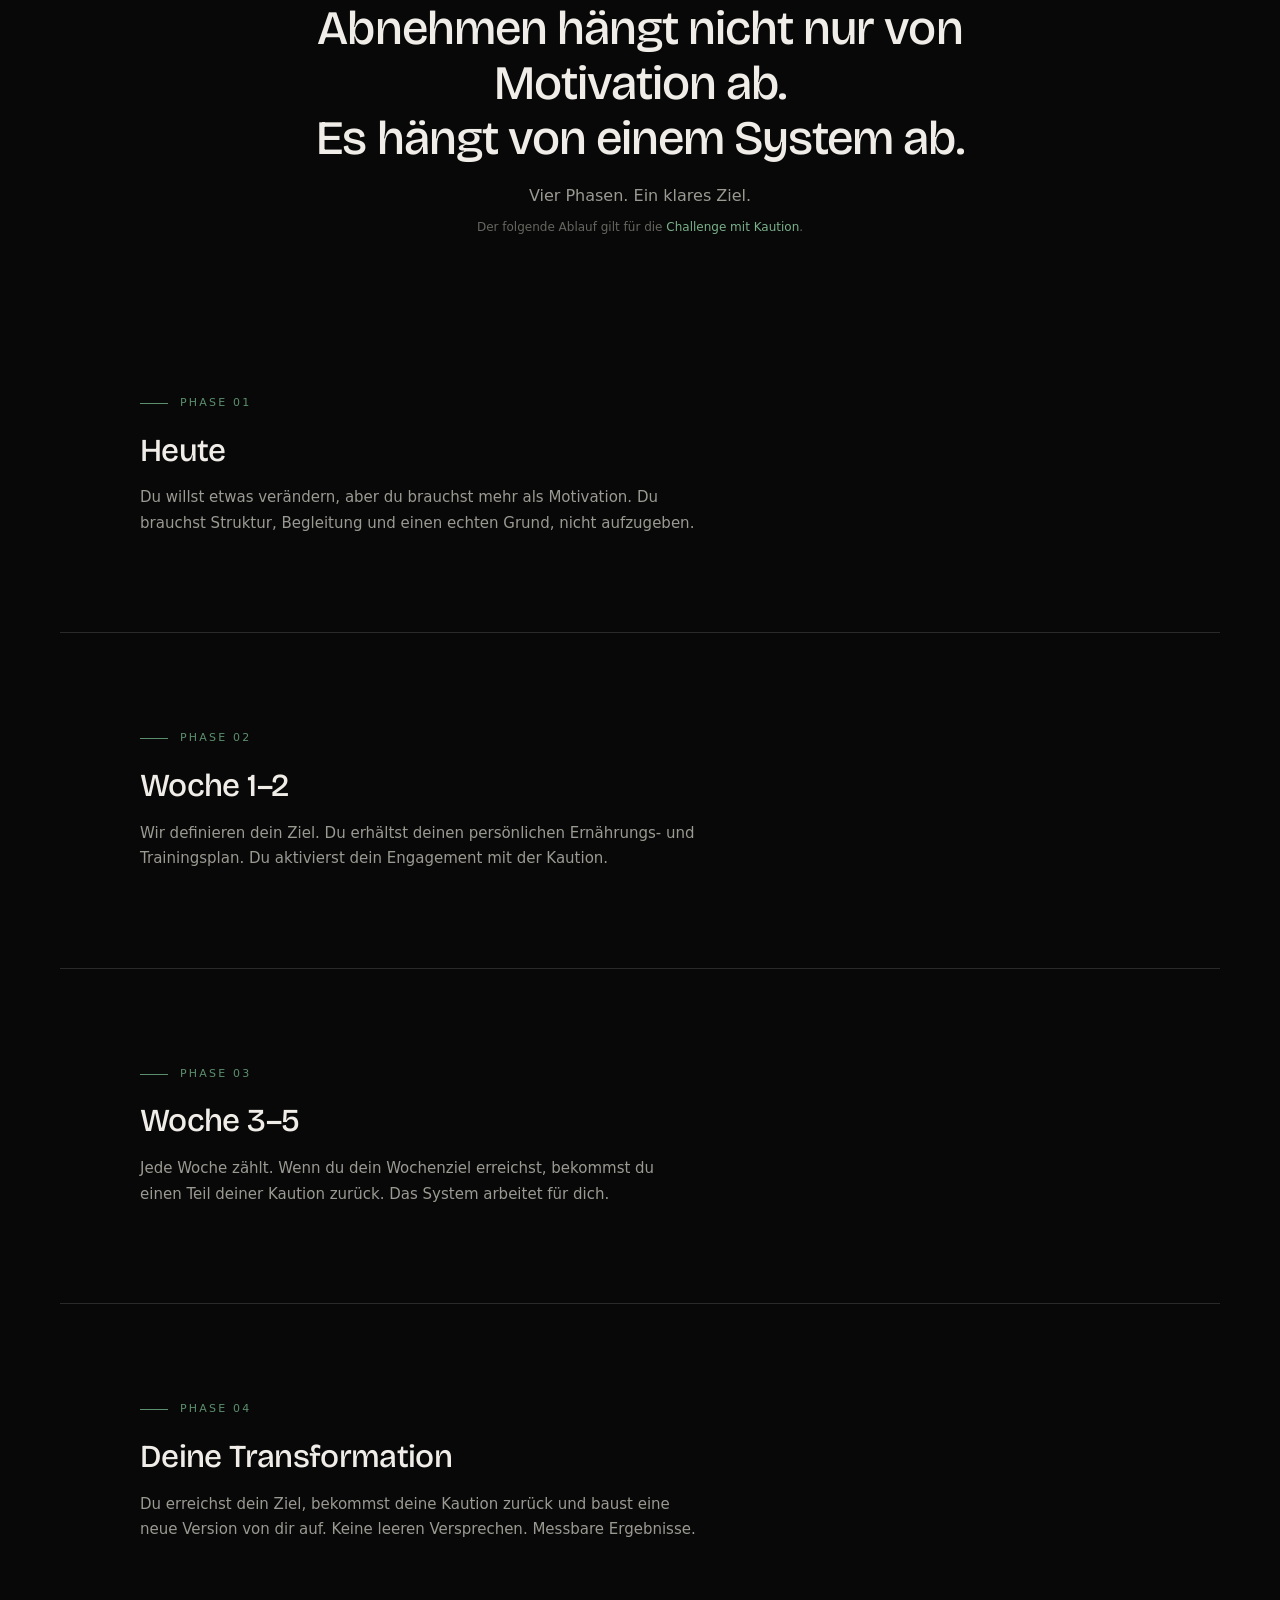
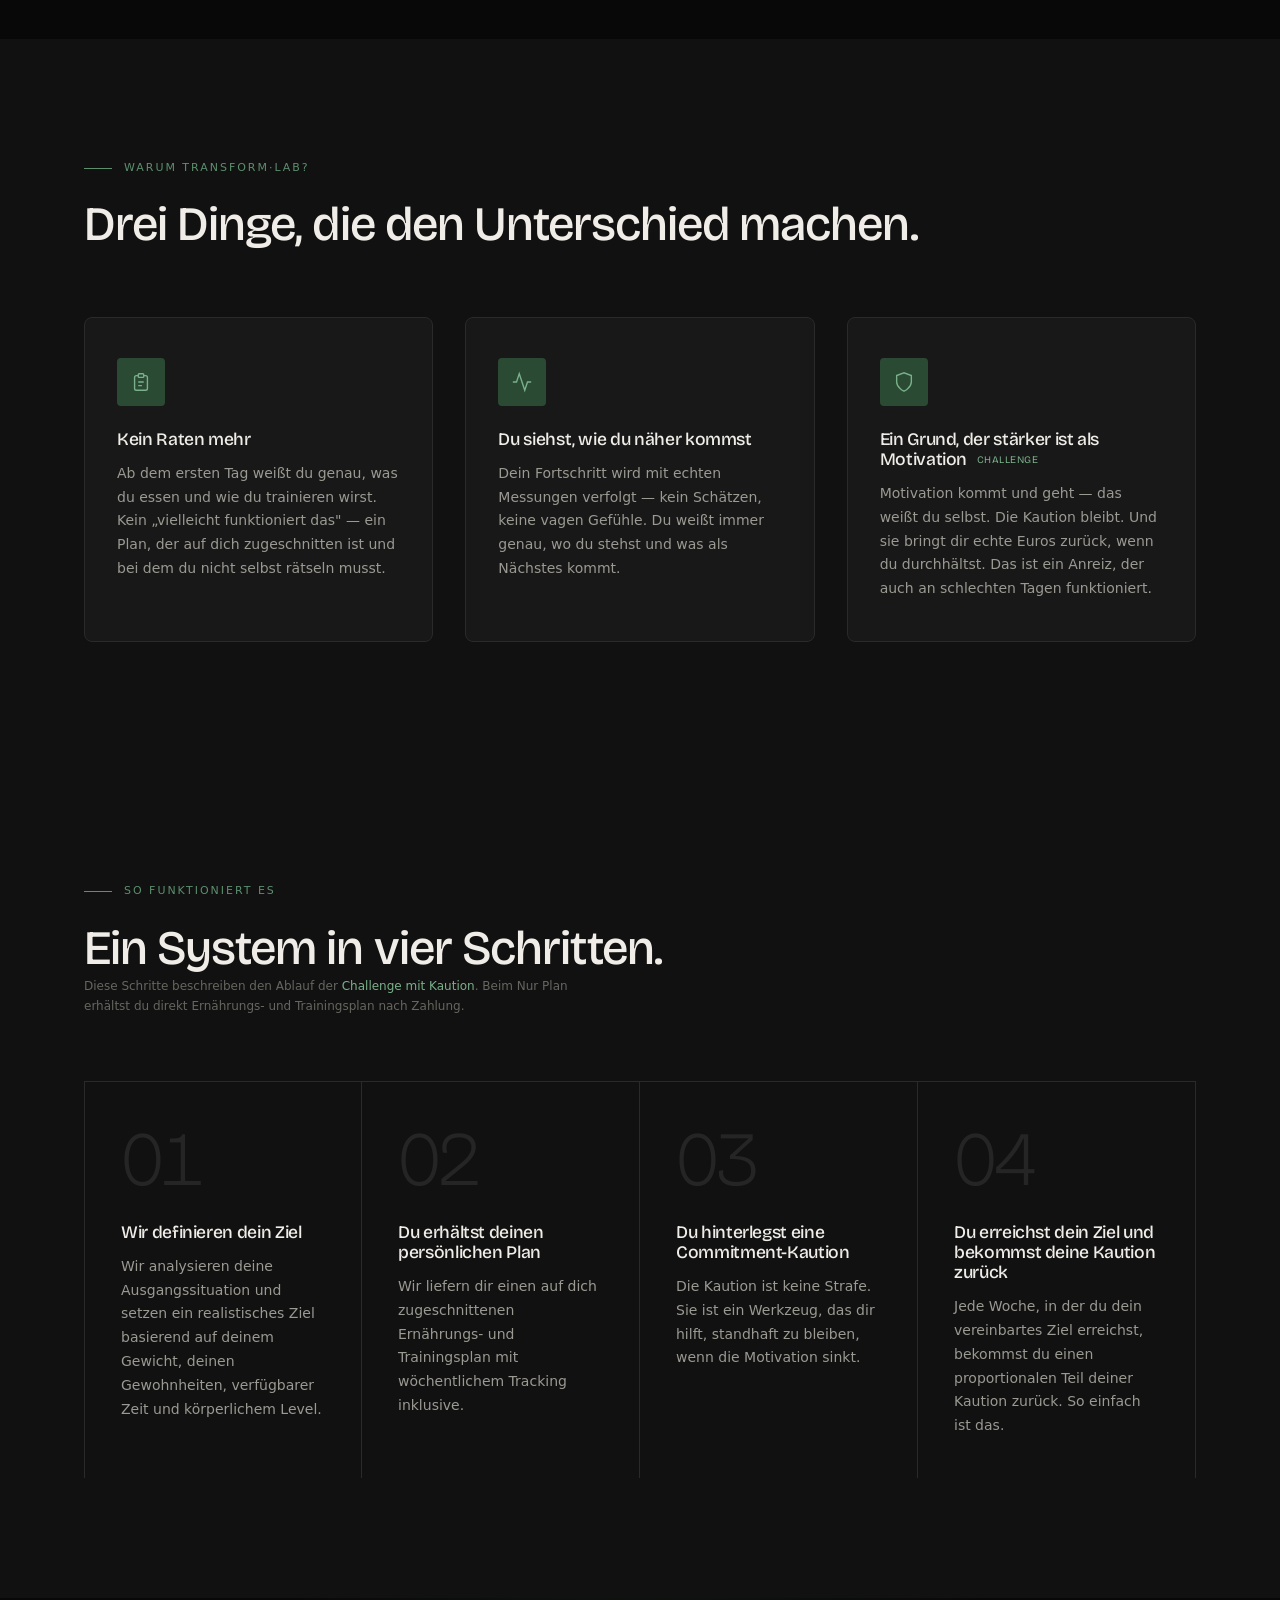
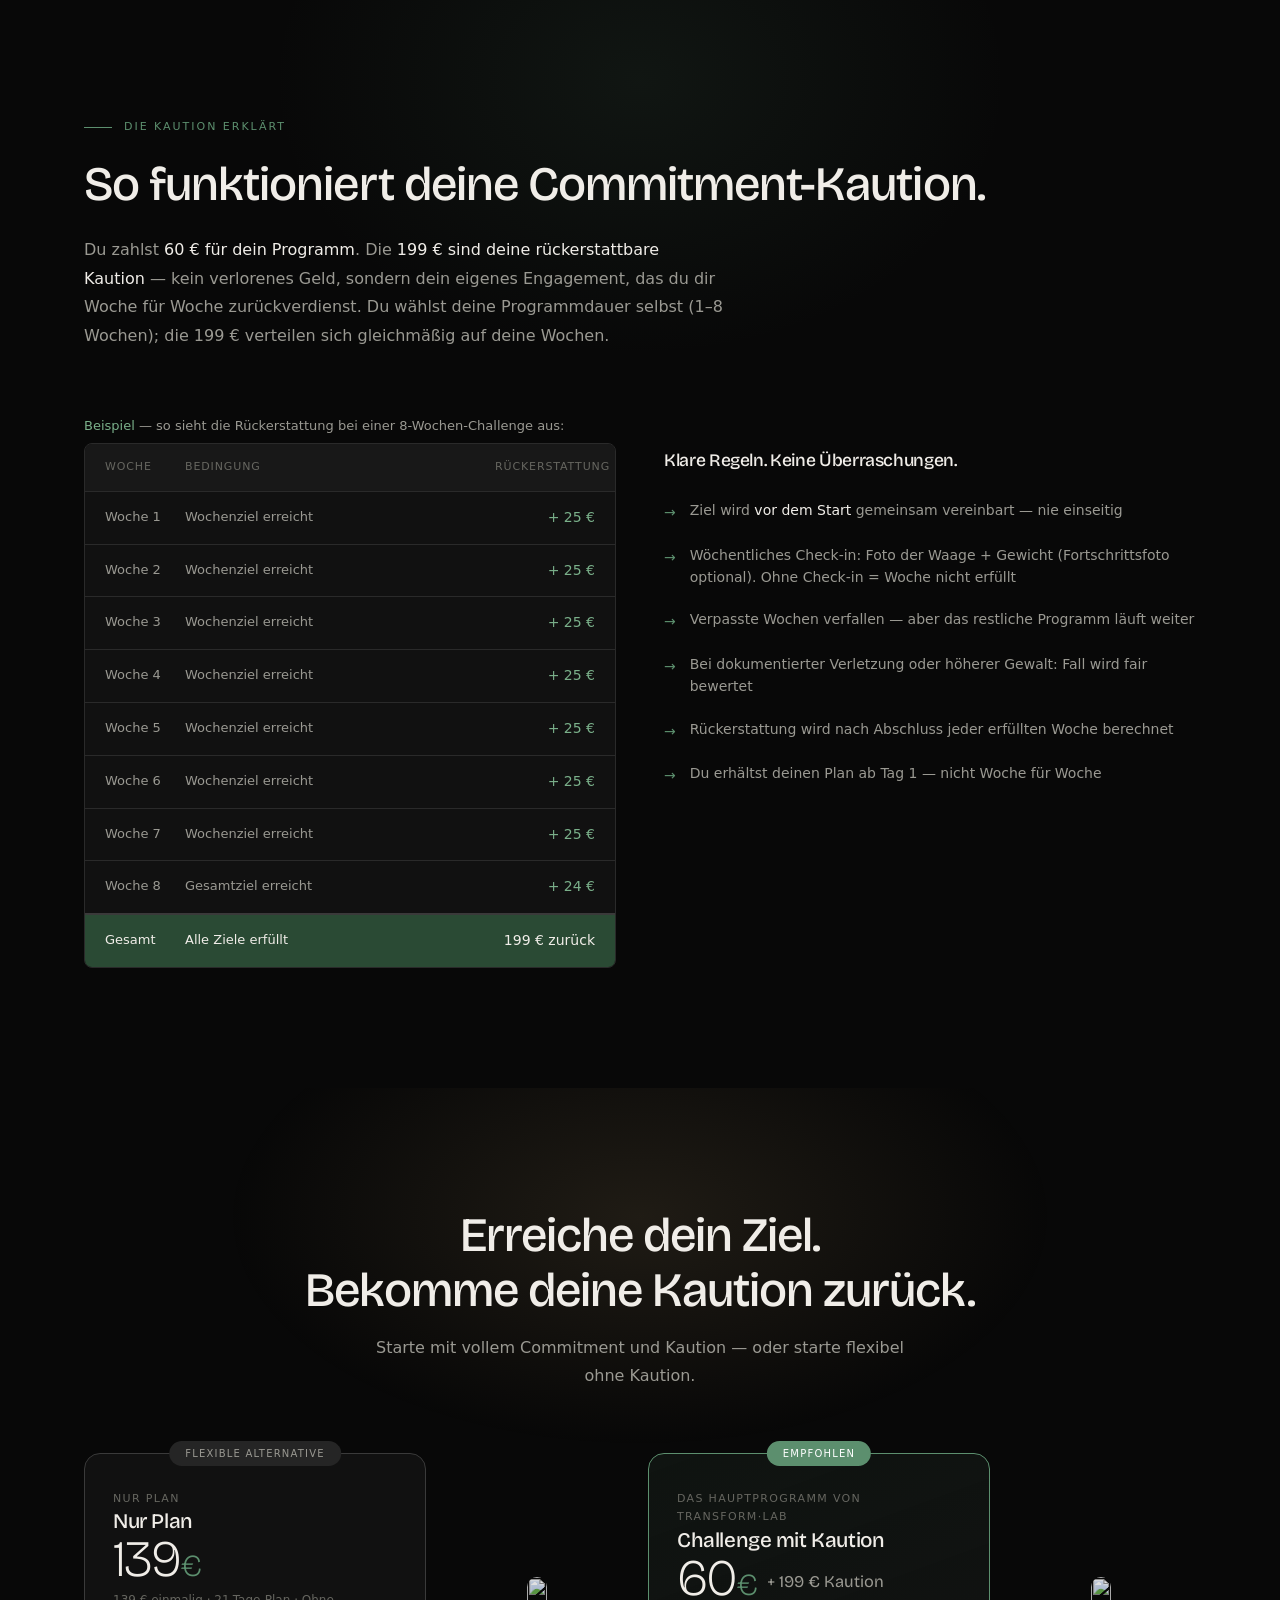
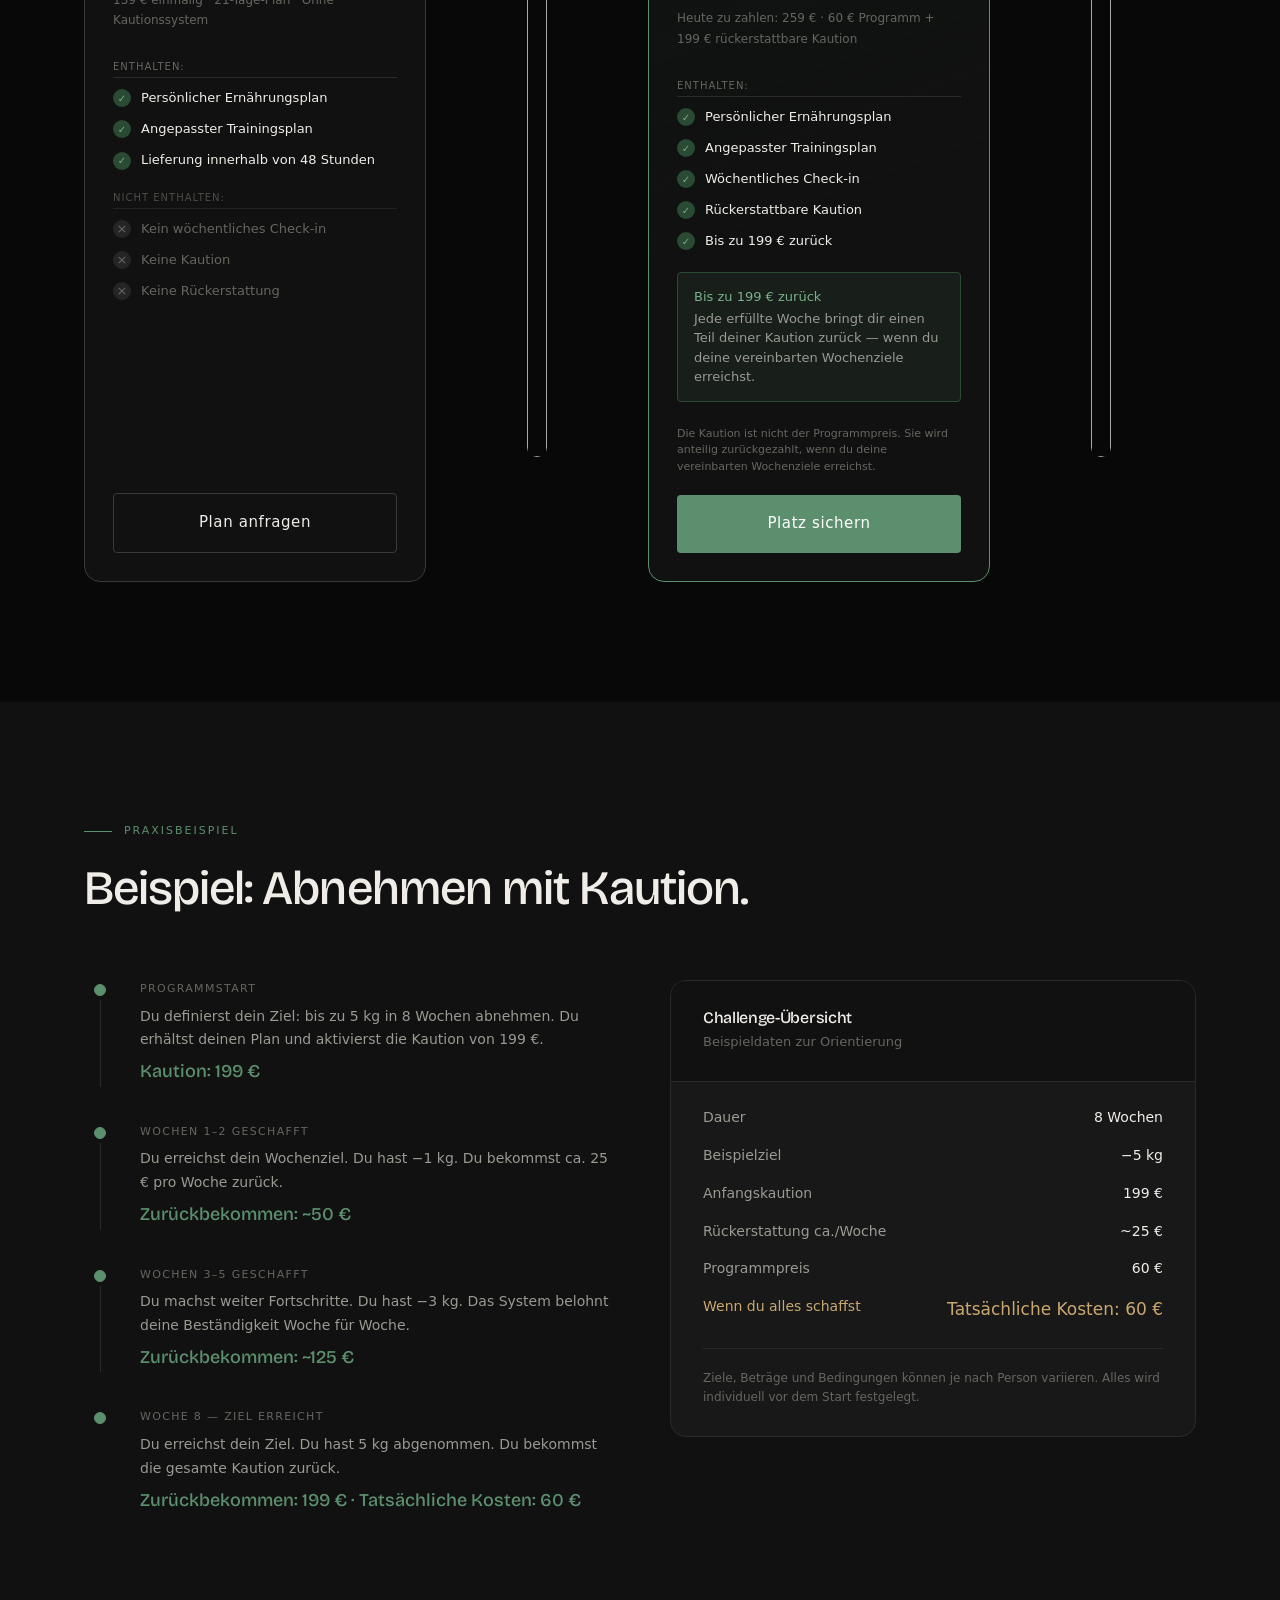
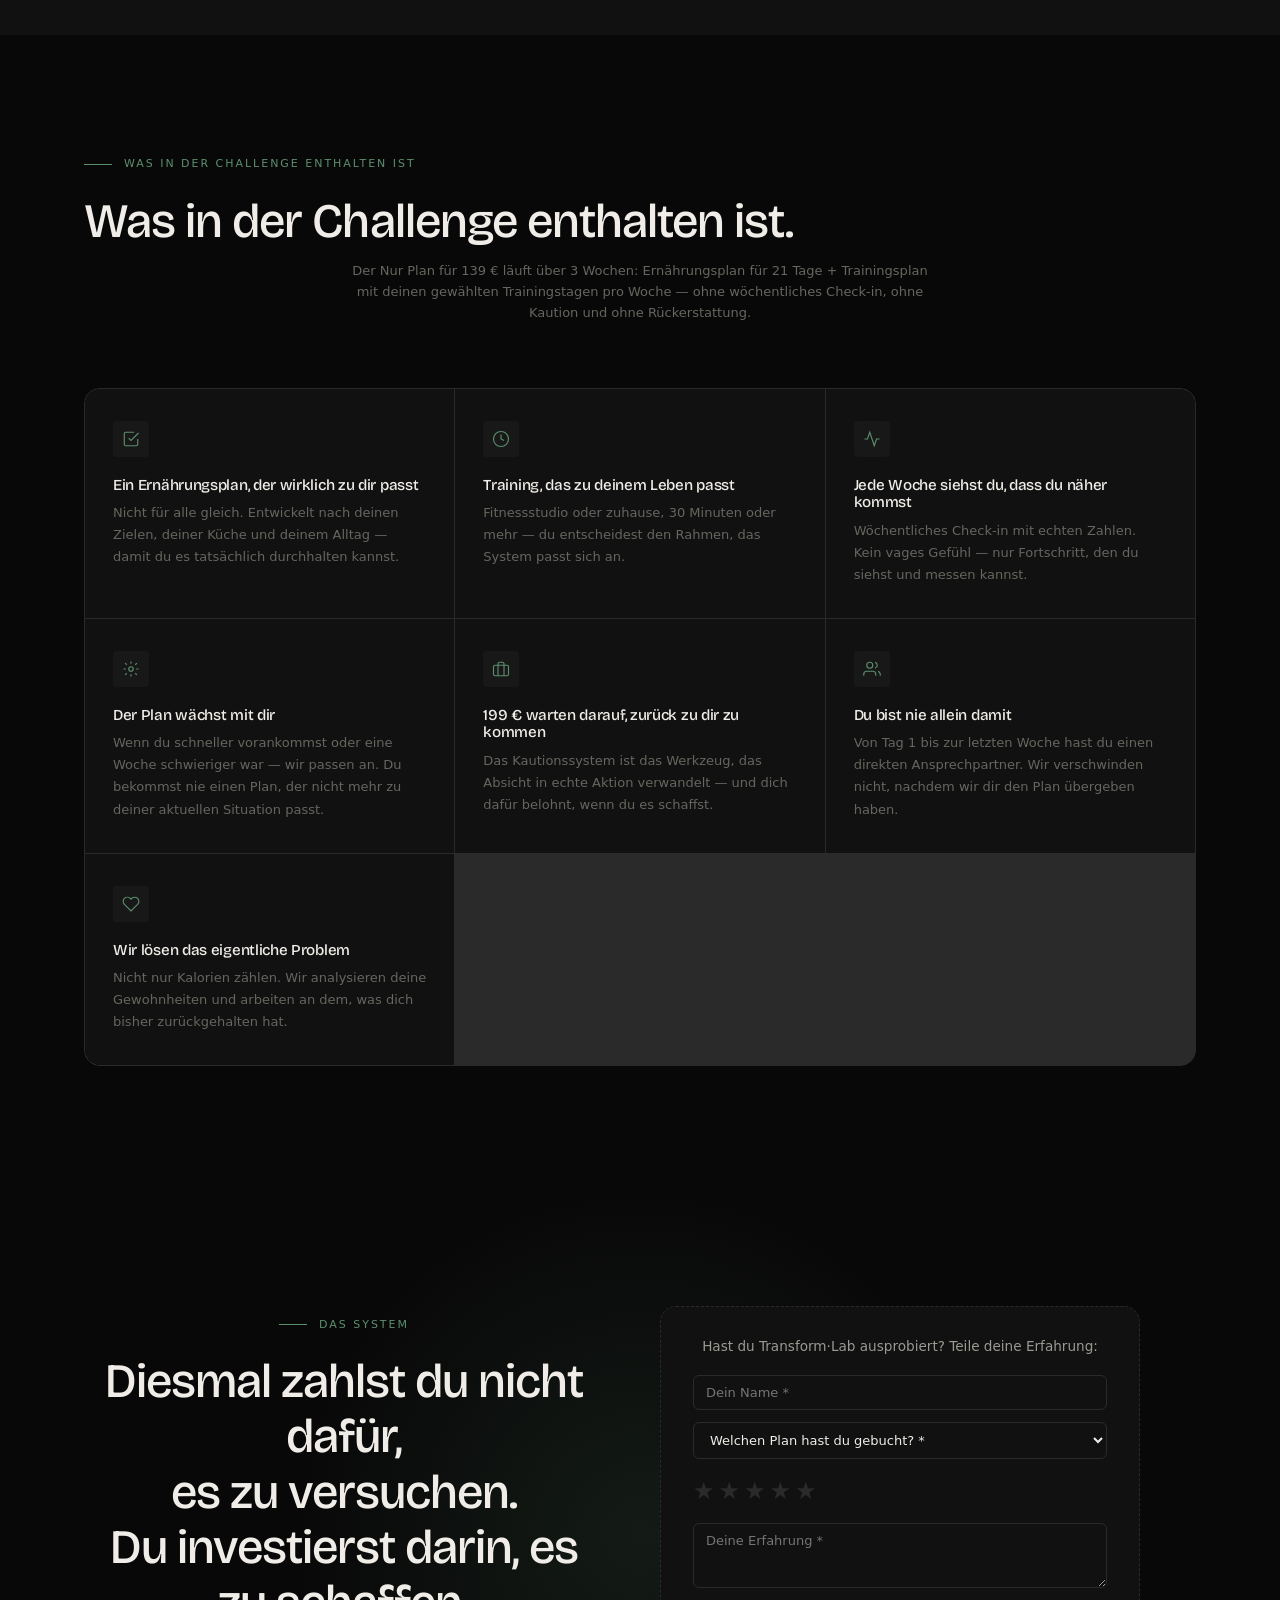
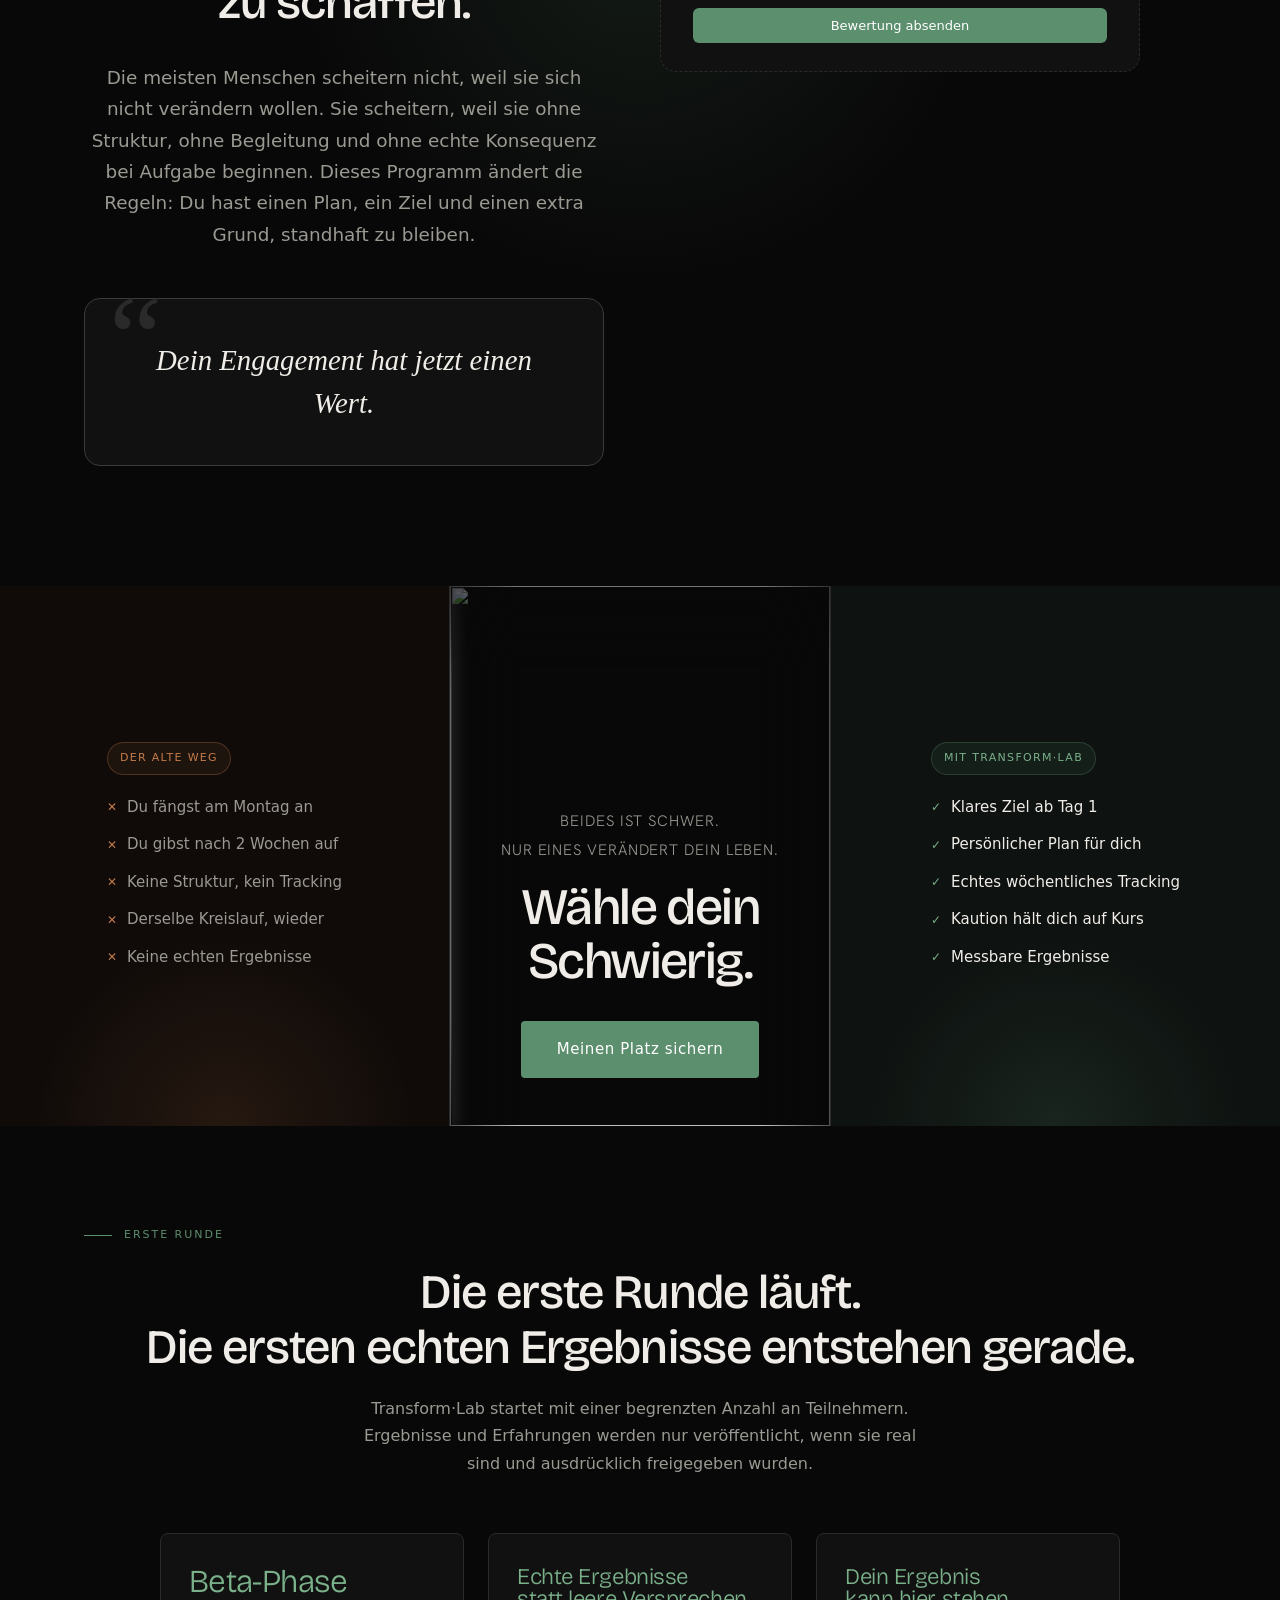
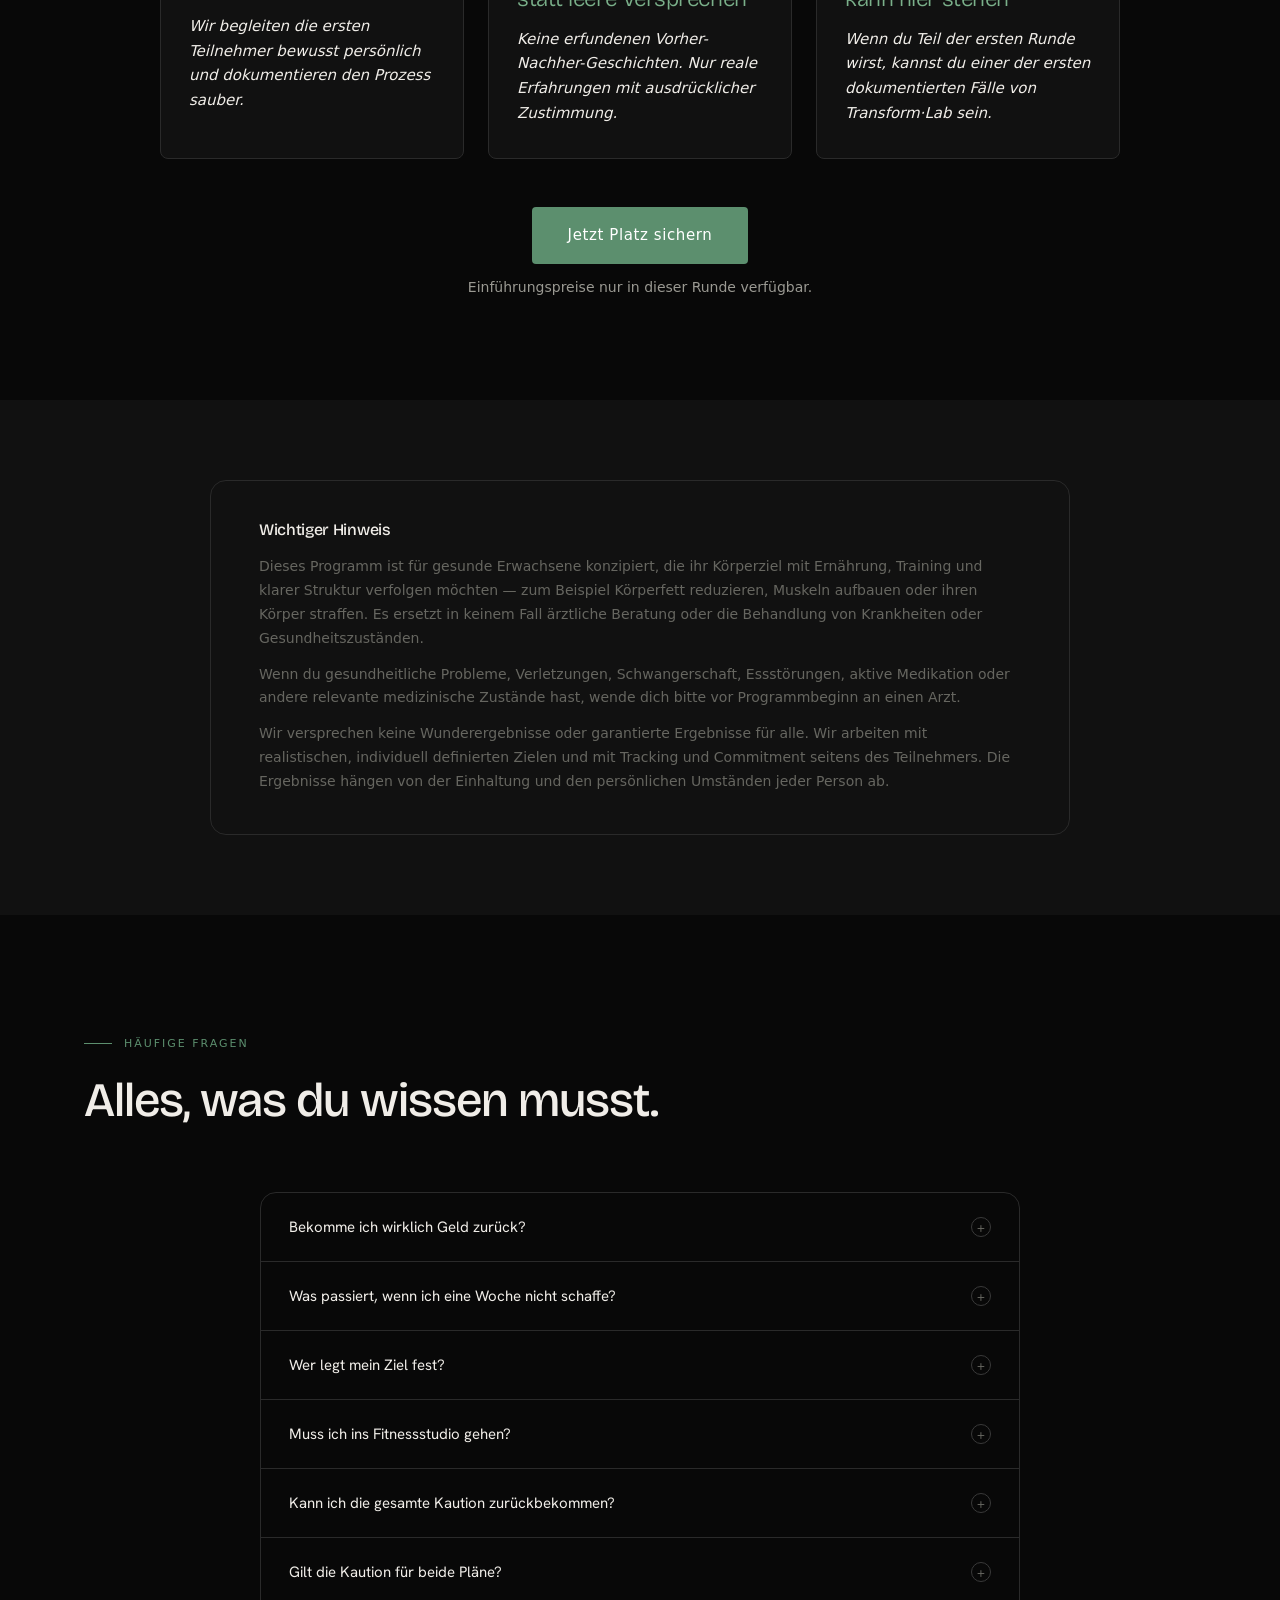
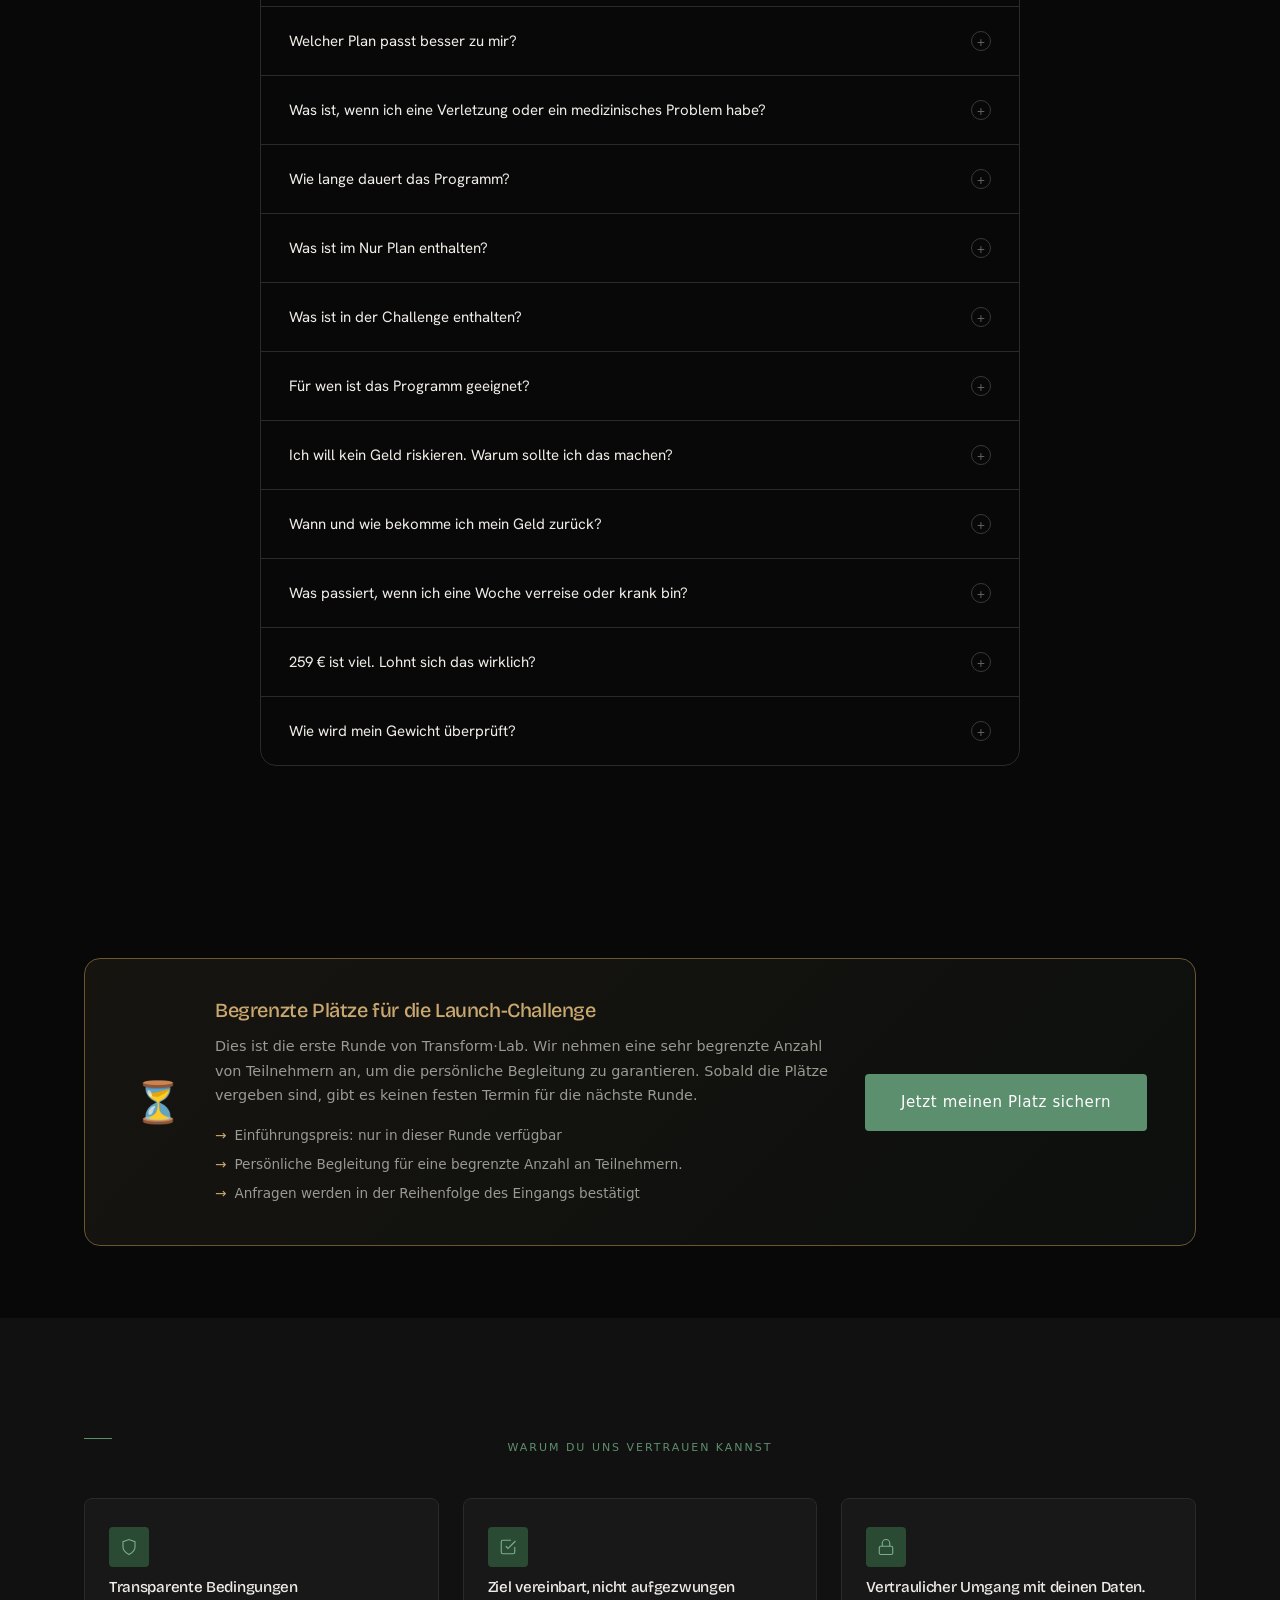
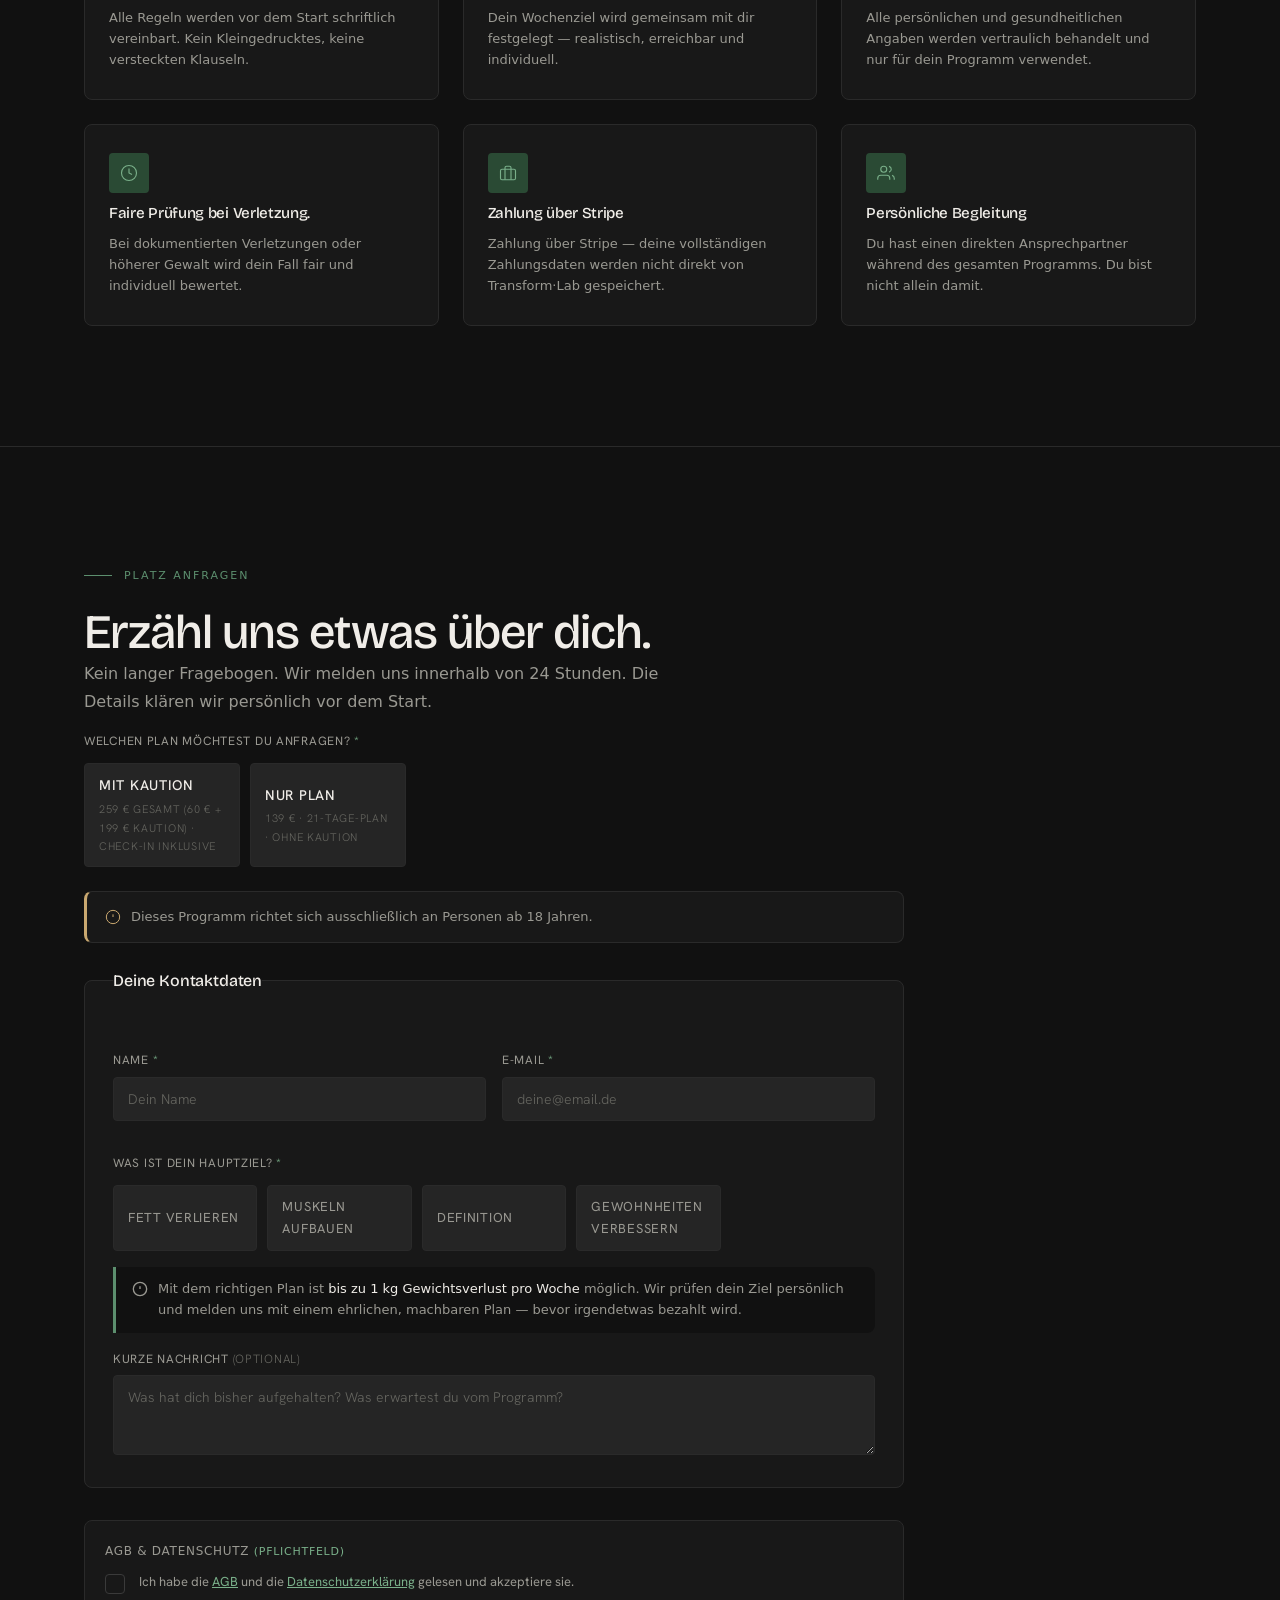
==== commit 65b28f00: "Nur Plan: 48h delivery promise, drop undefined Start-Empfehlungen Per product spec decisions (REGLAS" ====
--- a/index.html
+++ b/index.html
@@ -517,7 +517,7 @@
               <li class="pc-list-section">Enthalten:</li>
               <li class="pc-item pc-item--yes">Persönlicher Ernährungsplan</li>
               <li class="pc-item pc-item--yes">Angepasster Trainingsplan</li>
-              <li class="pc-item pc-item--yes">Start-Empfehlungen</li>
+              <li class="pc-item pc-item--yes">Lieferung innerhalb von 48 Stunden</li>
               <li class="pc-list-section pc-list-section--no">Nicht enthalten:</li>
               <li class="pc-item pc-item--no">Kein wöchentliches Check-in</li>
               <li class="pc-item pc-item--no">Keine Kaution</li>
@@ -669,7 +669,7 @@
       <div class="container">
         <span class="label label-line reveal">Was in der Challenge enthalten ist</span>
         <h2 id="includes-heading" class="reveal">Was in der Challenge enthalten ist.</h2>
-        <p class="includes-note reveal reveal-delay-1">Der Nur Plan für 139 € läuft über 3 Wochen: Ernährungsplan für 21 Tage + Trainingsplan mit deinen gewählten Trainingstagen pro Woche, plus Start-Empfehlungen — ohne wöchentliches Check-in, ohne Kaution und ohne Rückerstattung.</p>
+        <p class="includes-note reveal reveal-delay-1">Der Nur Plan für 139 € läuft über 3 Wochen: Ernährungsplan für 21 Tage + Trainingsplan mit deinen gewählten Trainingstagen pro Woche — ohne wöchentliches Check-in, ohne Kaution und ohne Rückerstattung.</p>
 
         <ul class="includes-grid" style="list-style:none">
           <li class="include-card reveal">
@@ -1070,9 +1070,10 @@
                 Der Nur Plan läuft über 3 Wochen (21 Tage): Du erhältst einen Ernährungsplan
                 für alle 21 Tage sowie einen Trainingsplan mit so vielen Trainingstagen pro
                 Woche, wie du im Formular auswählst — z. B. 3 Tage pro Woche = 9 Trainingseinheiten.
-                Dazu Start-Empfehlungen. Die Lieferung erfolgt innerhalb von 5 Werktagen nach
-                Zahlungseingang. Er enthält kein wöchentliches Check-in, keine Kaution und
-                keine Rückerstattung.
+                Die Lieferung erfolgt innerhalb von 48 Stunden nach Zahlungseingang.
+                Der Nur Plan enthält kein wöchentliches Check-in, keine Kaution und keine
+                Rückerstattung — bei Fragen zu deinem Plan kannst du uns aber jederzeit
+                per E-Mail erreichen.
               </div>
             </div>
           </div>
@@ -1641,7 +1642,7 @@
     </div>
   </footer>
 
-  <script src="js/main.js?v=28"></script>
+  <script src="js/main.js?v=29"></script>
   <script>
     (function(){
       var stars = document.querySelectorAll('#starRating span');
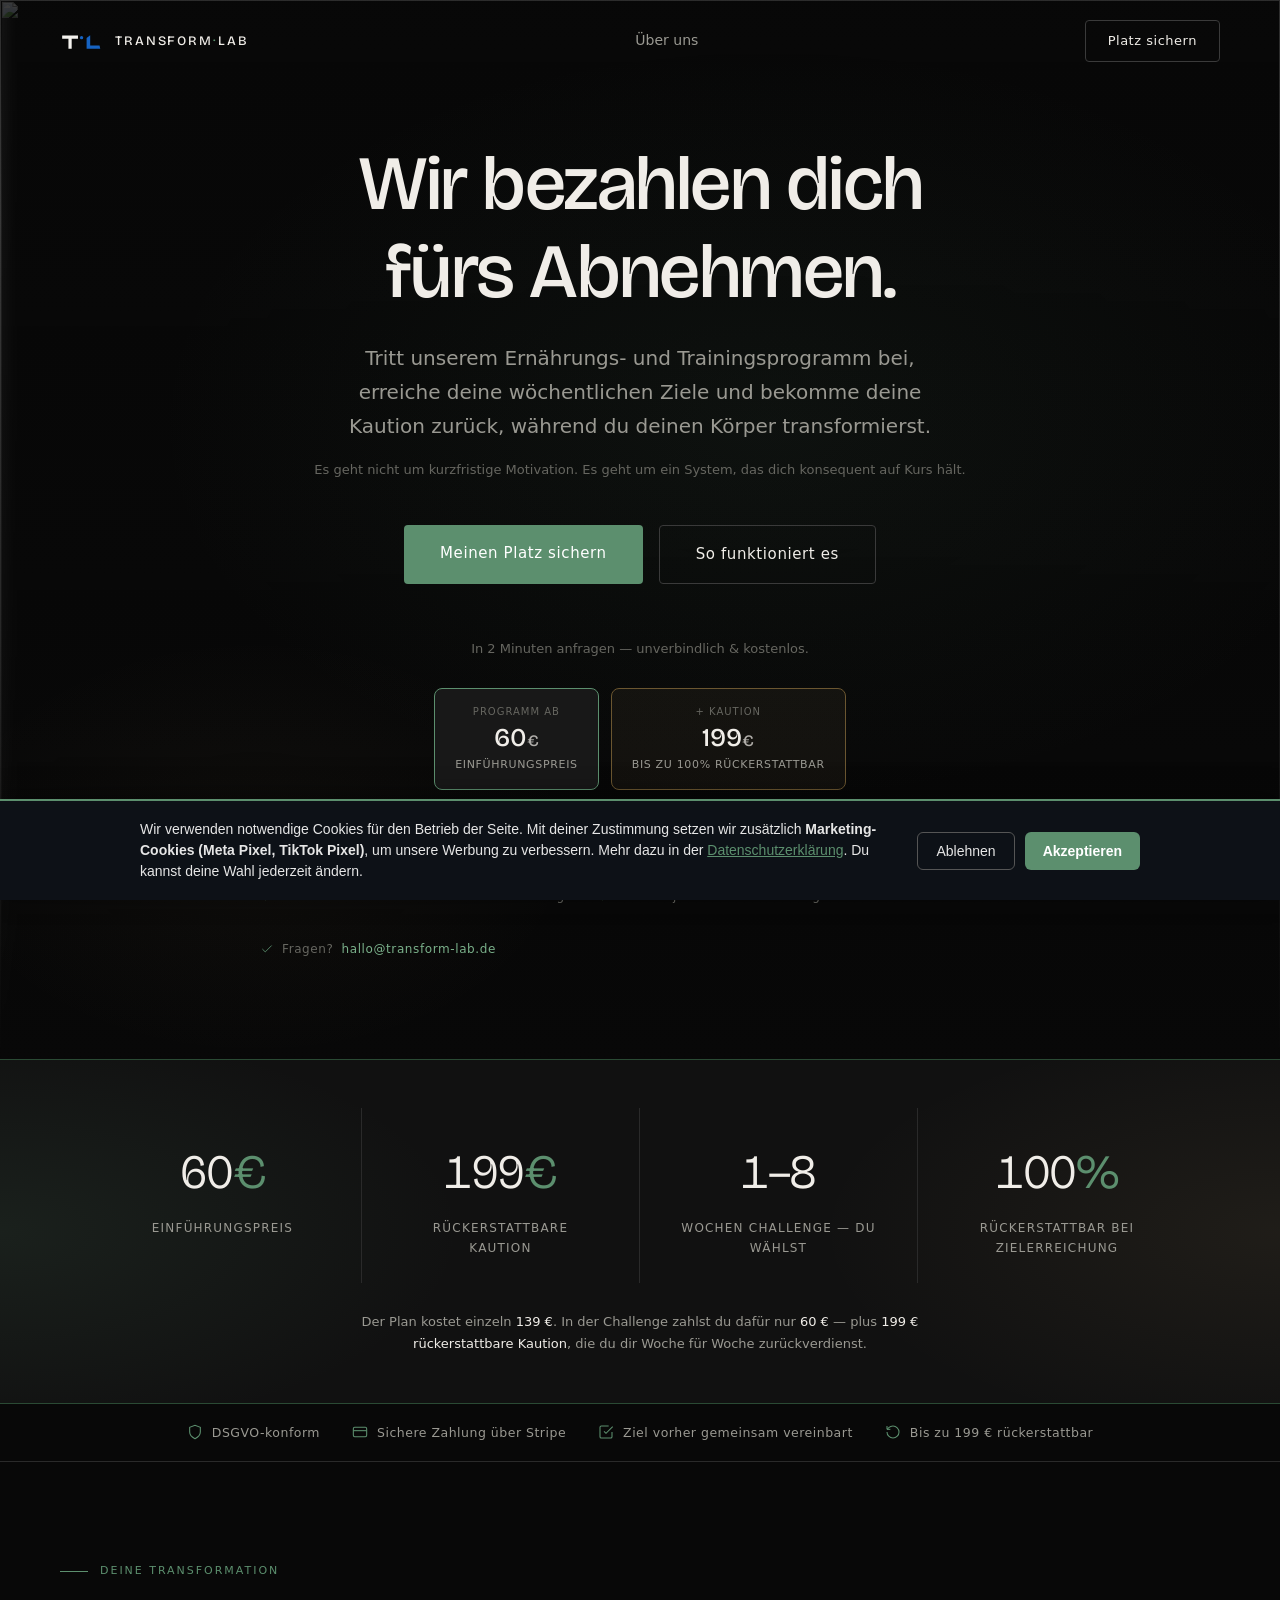
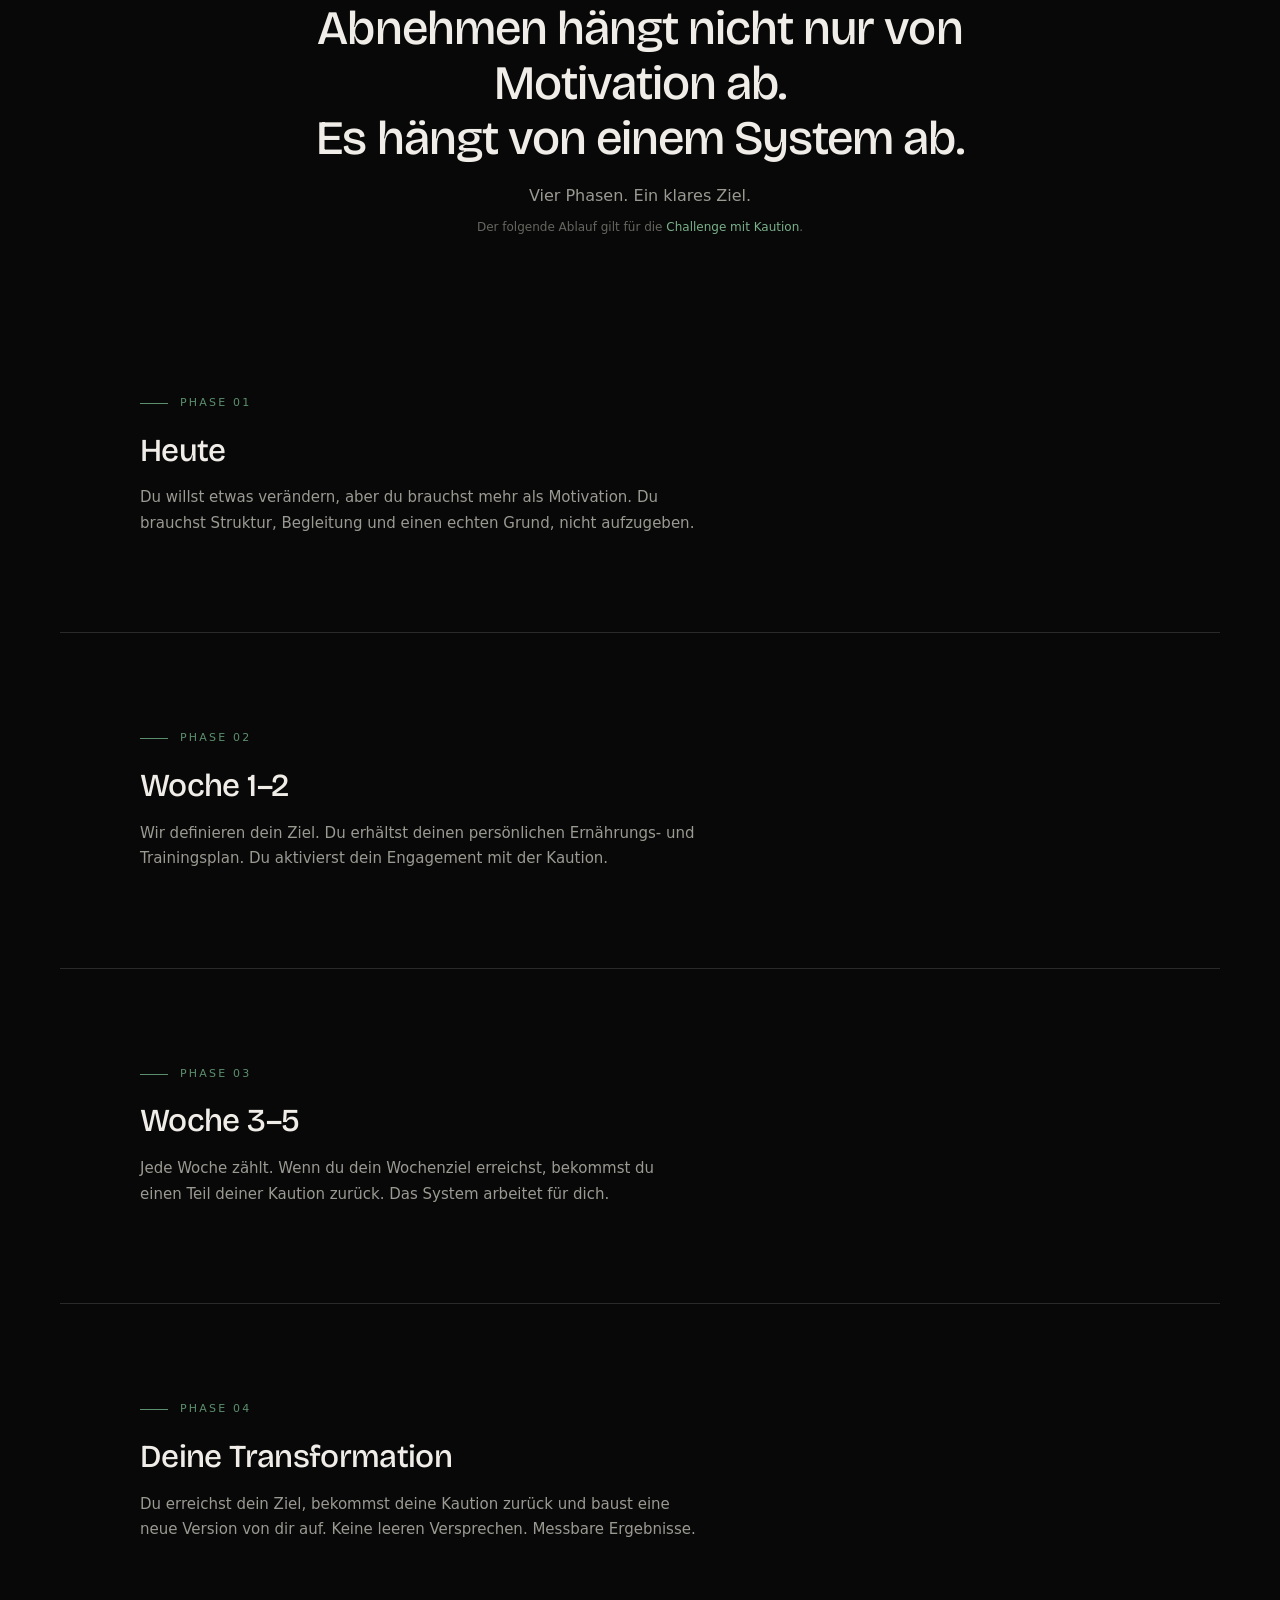
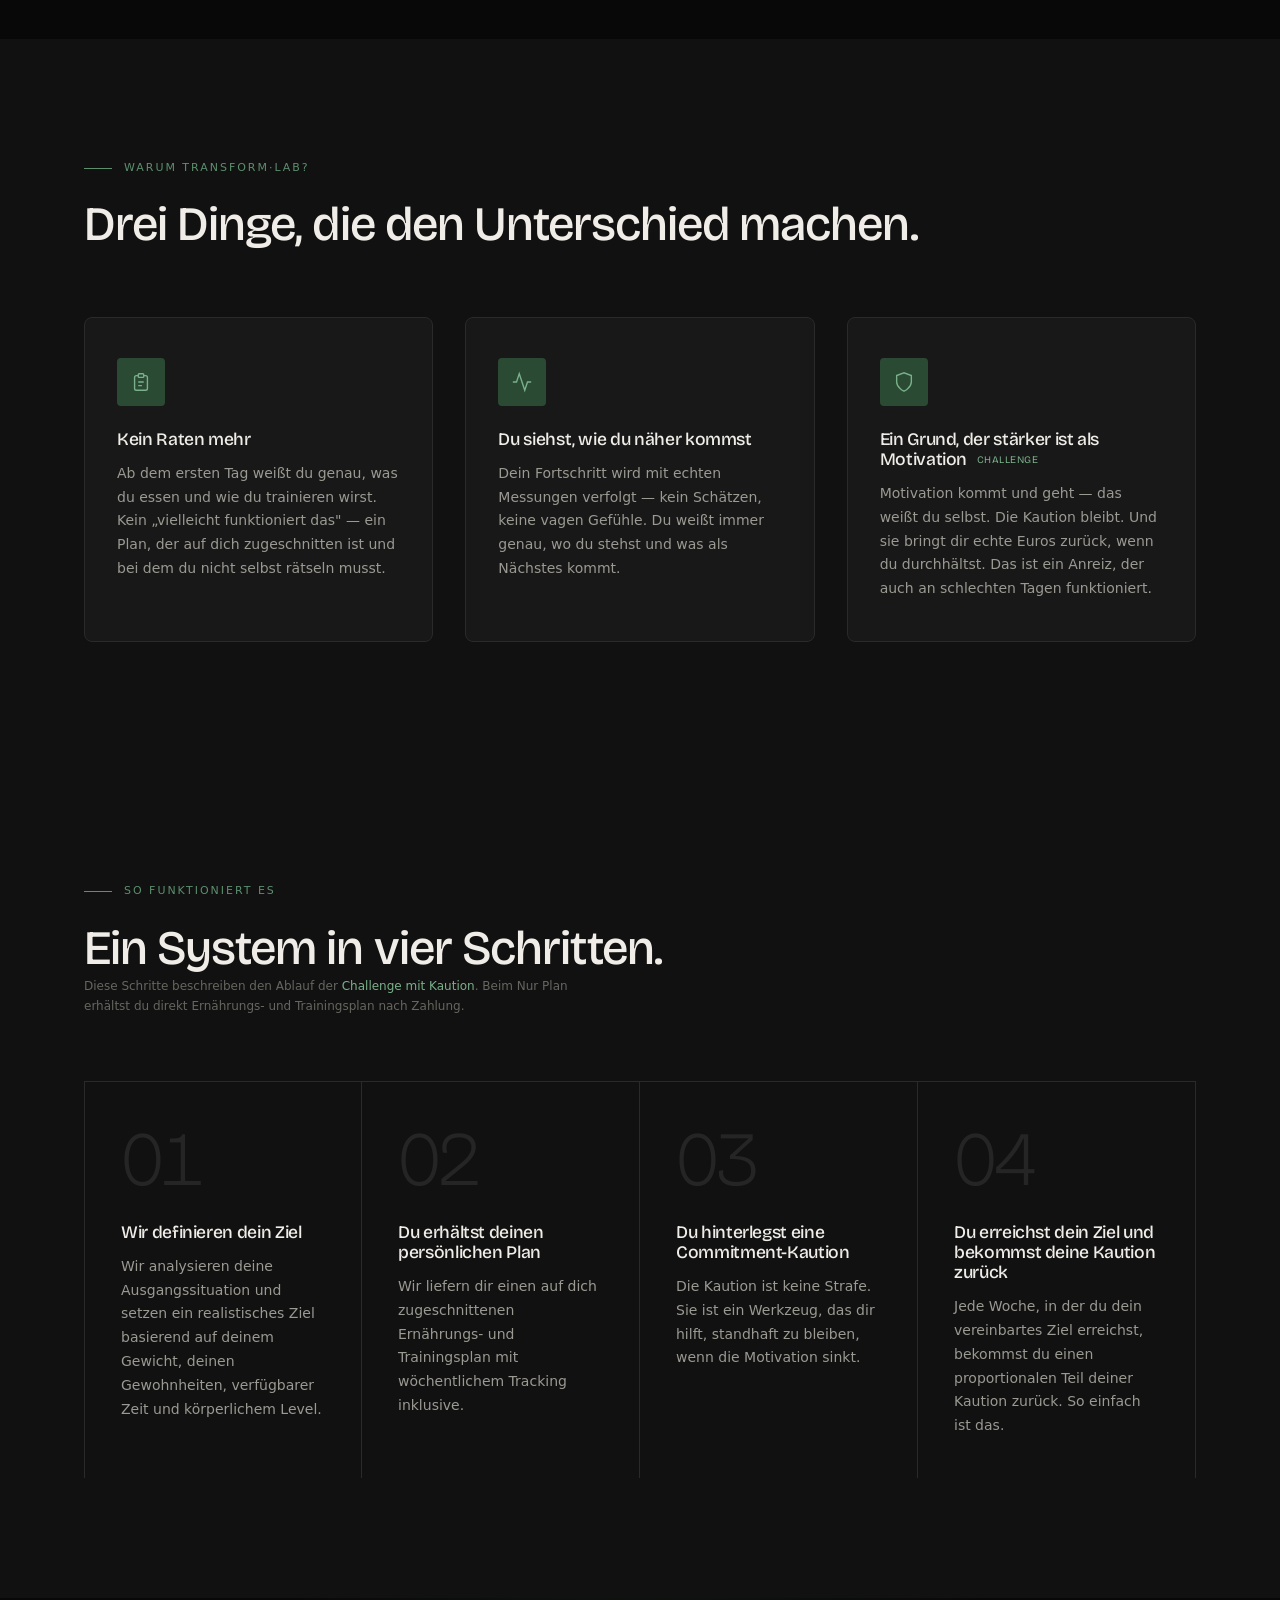
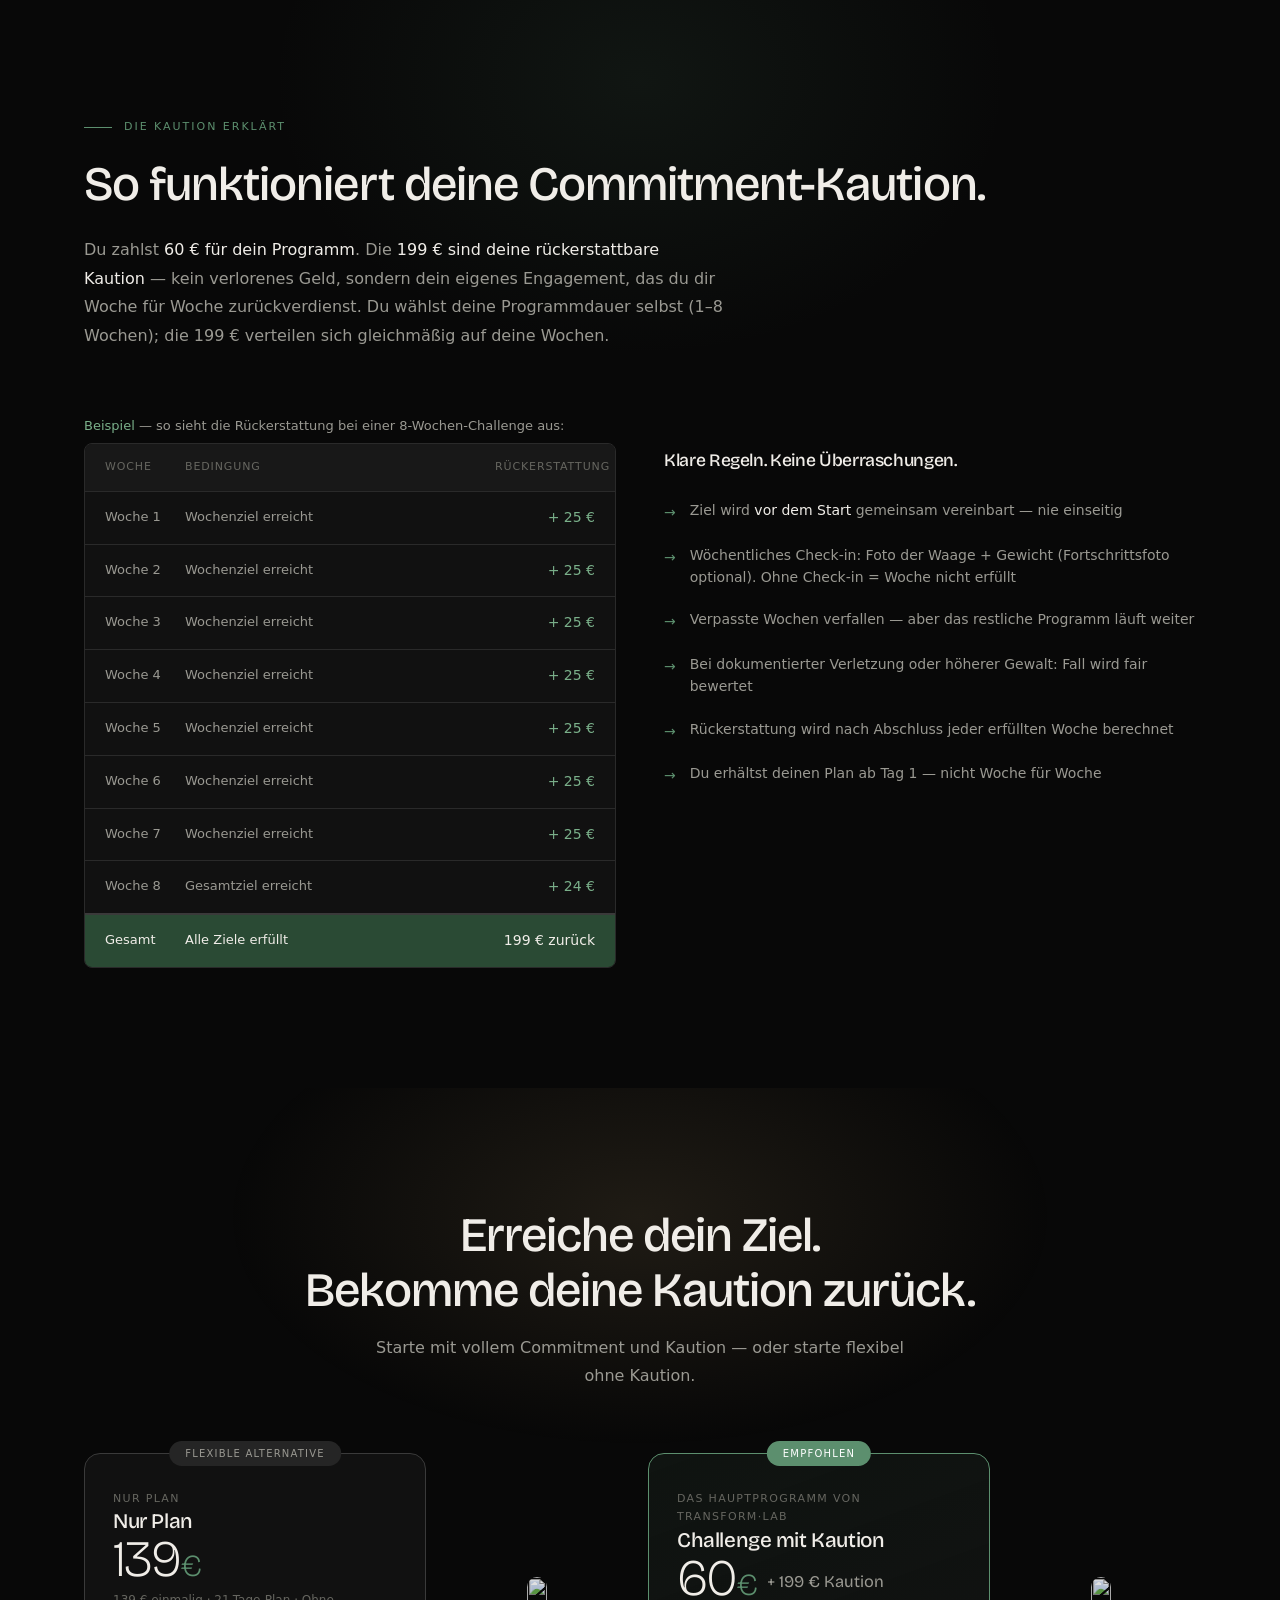
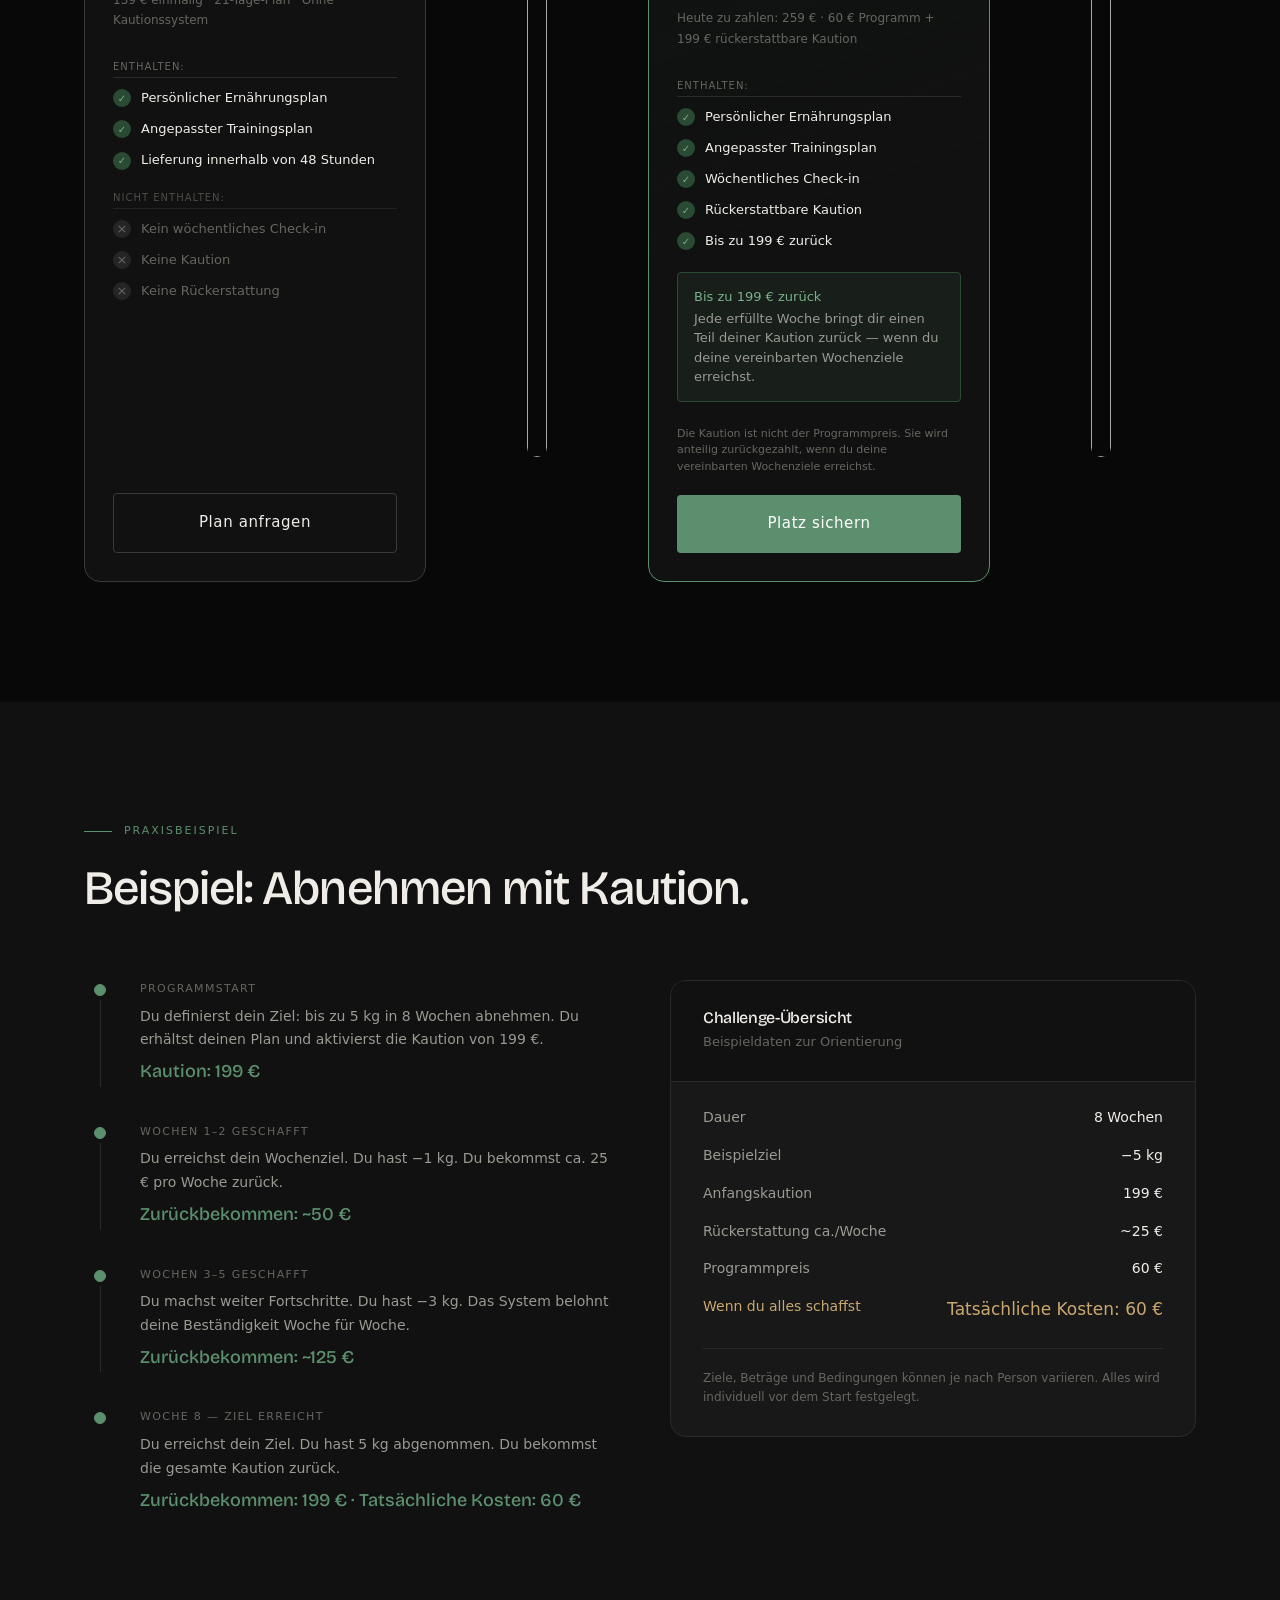
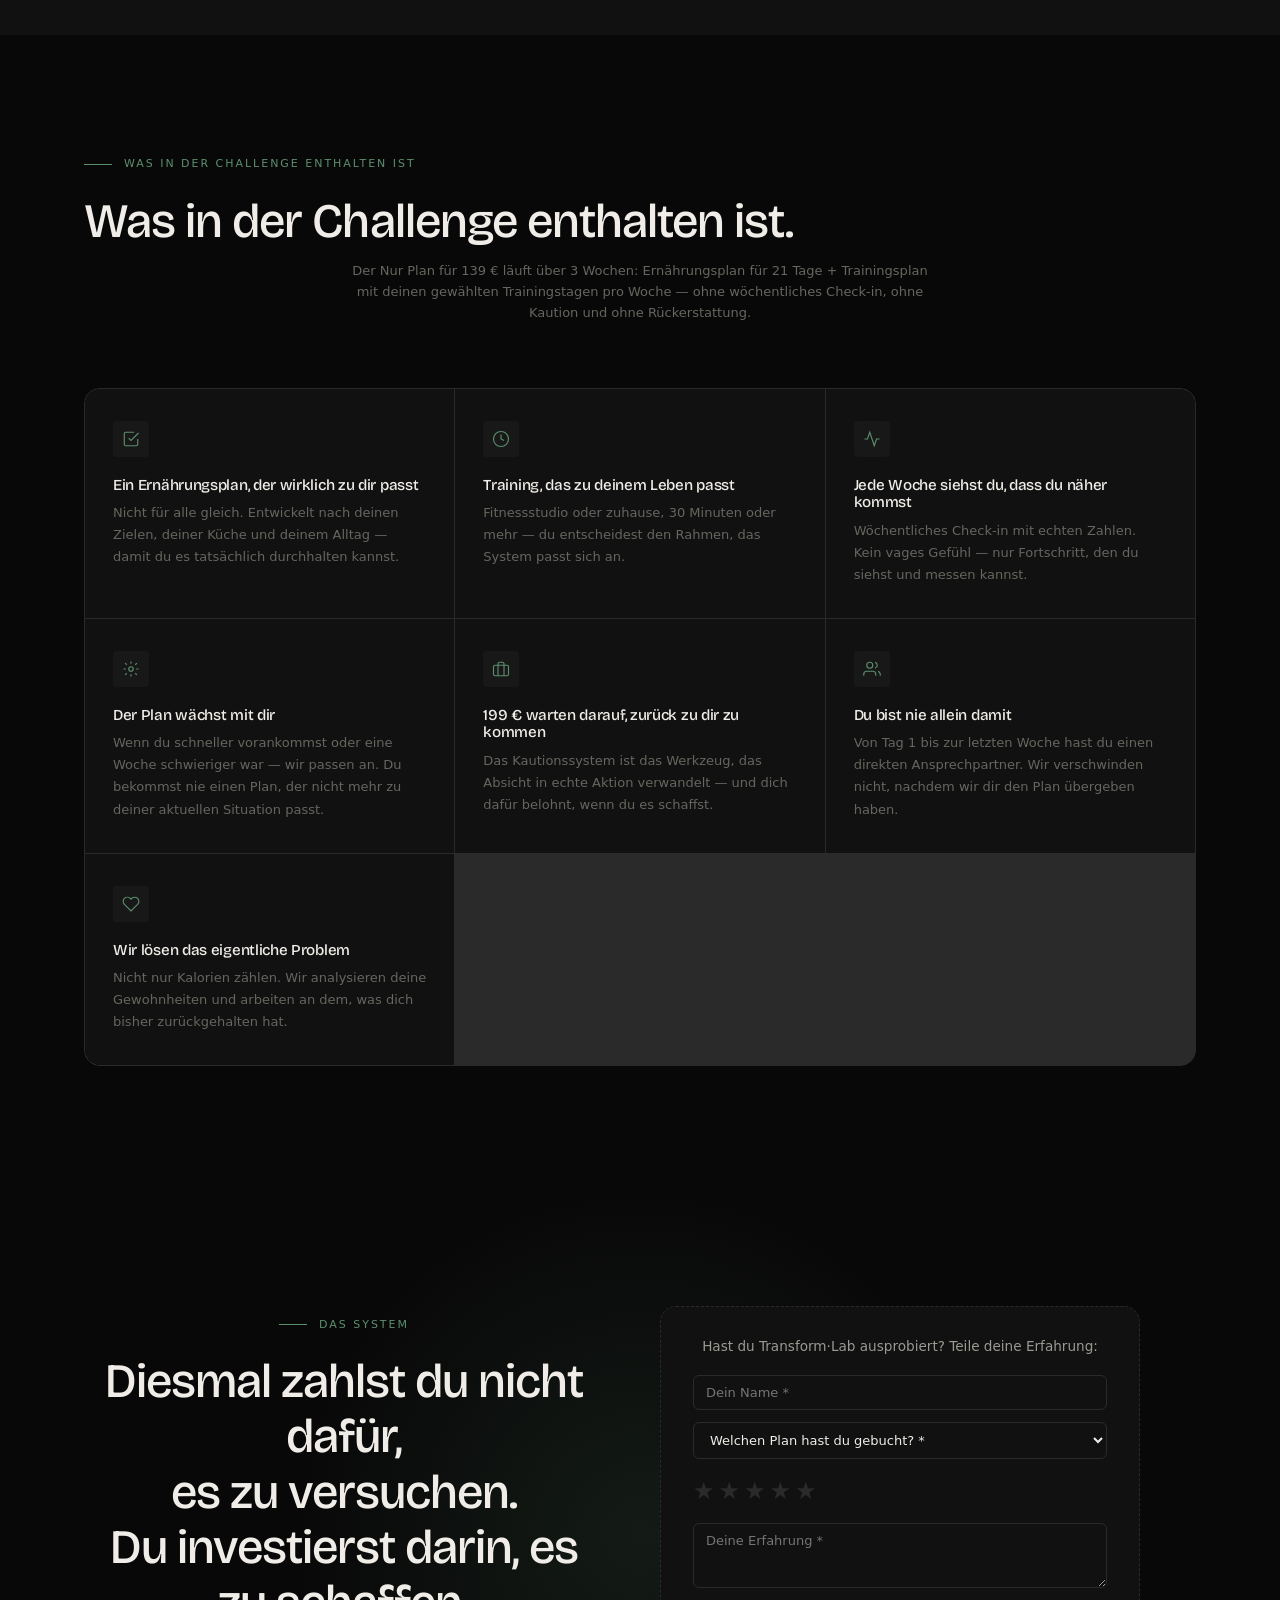
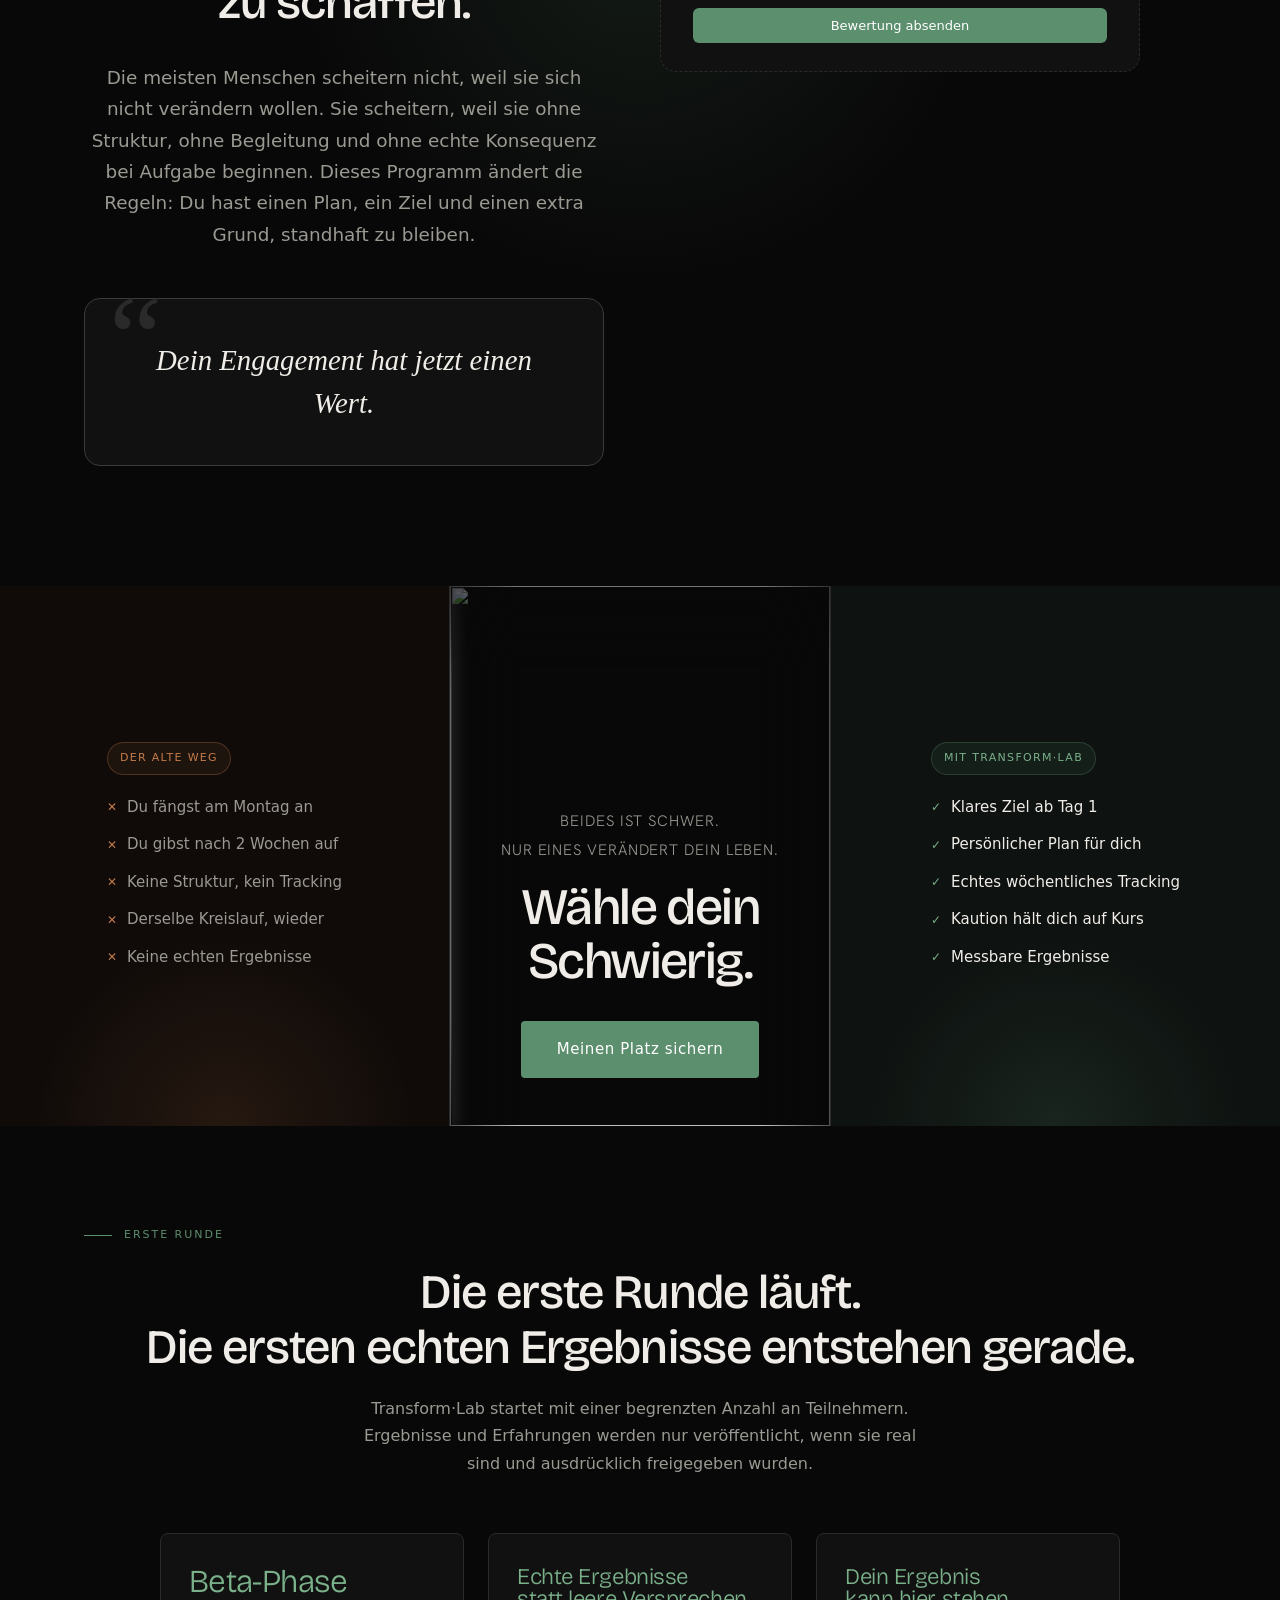
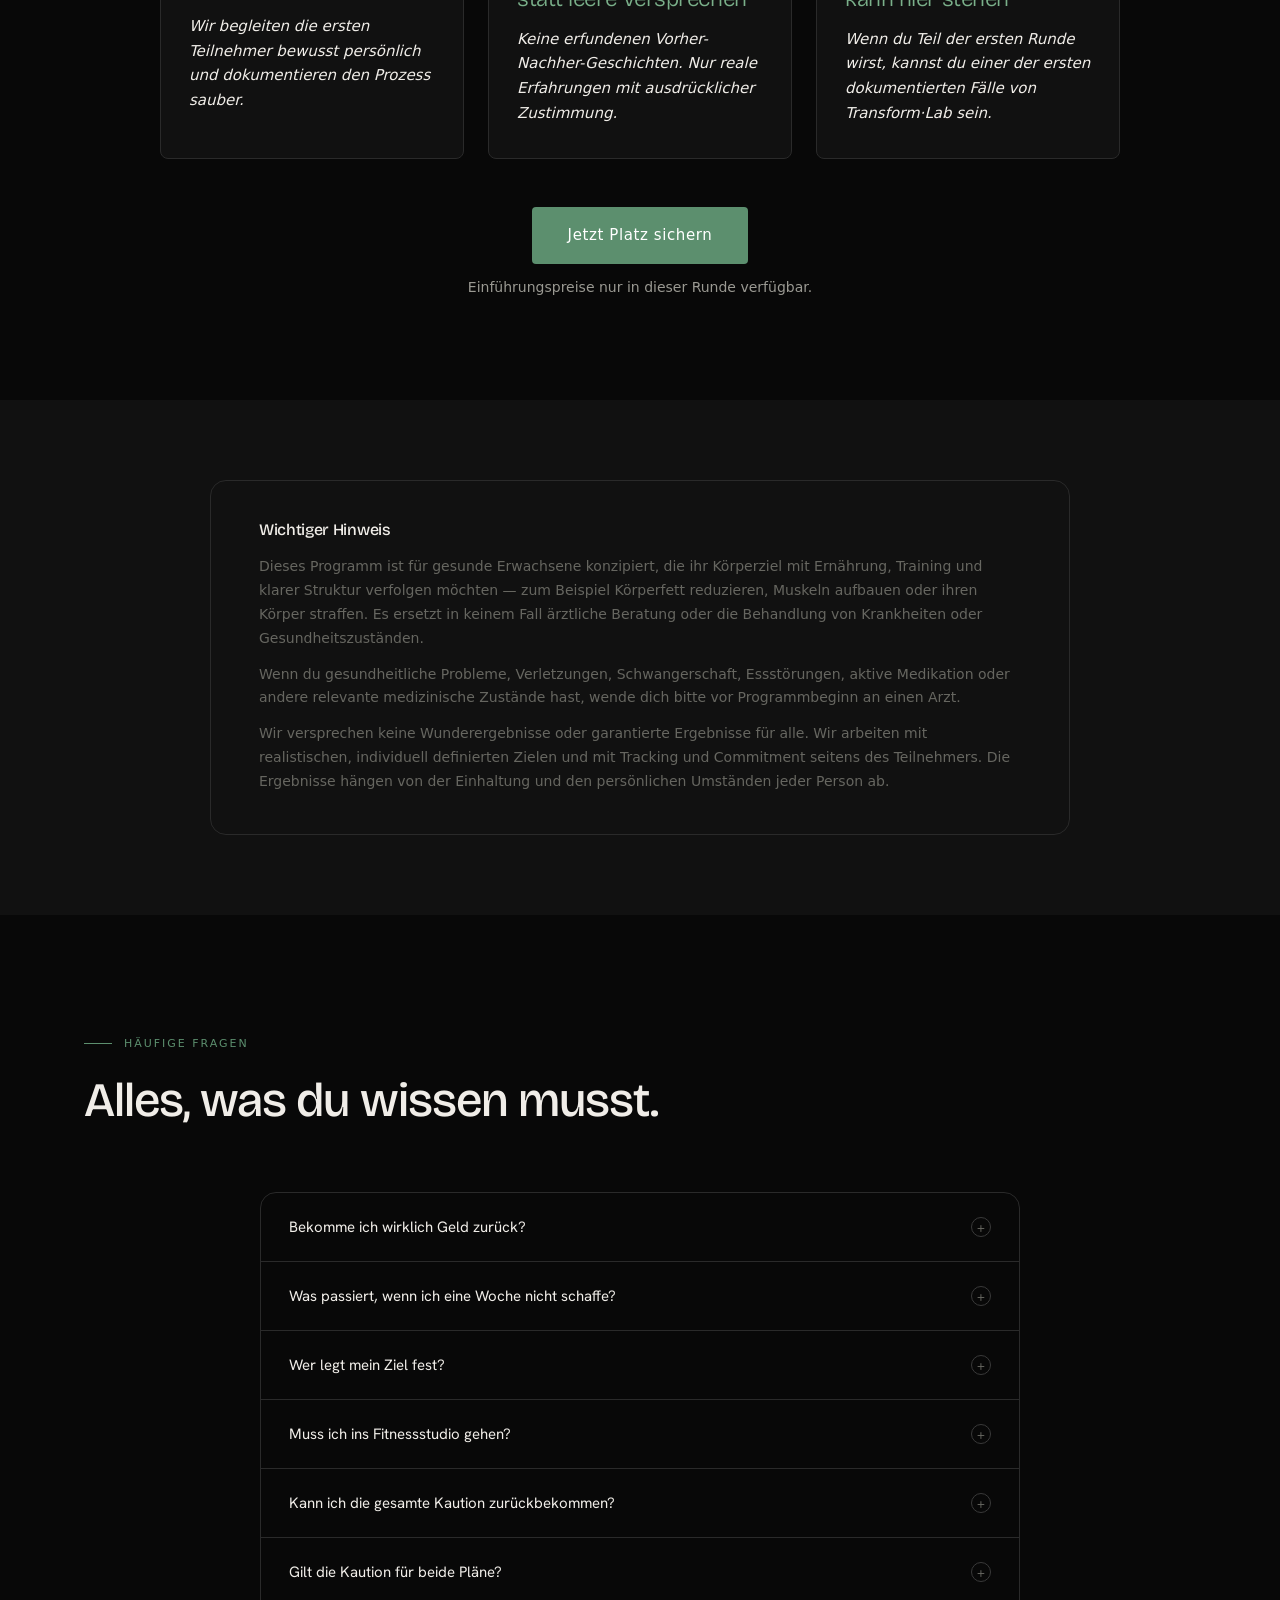
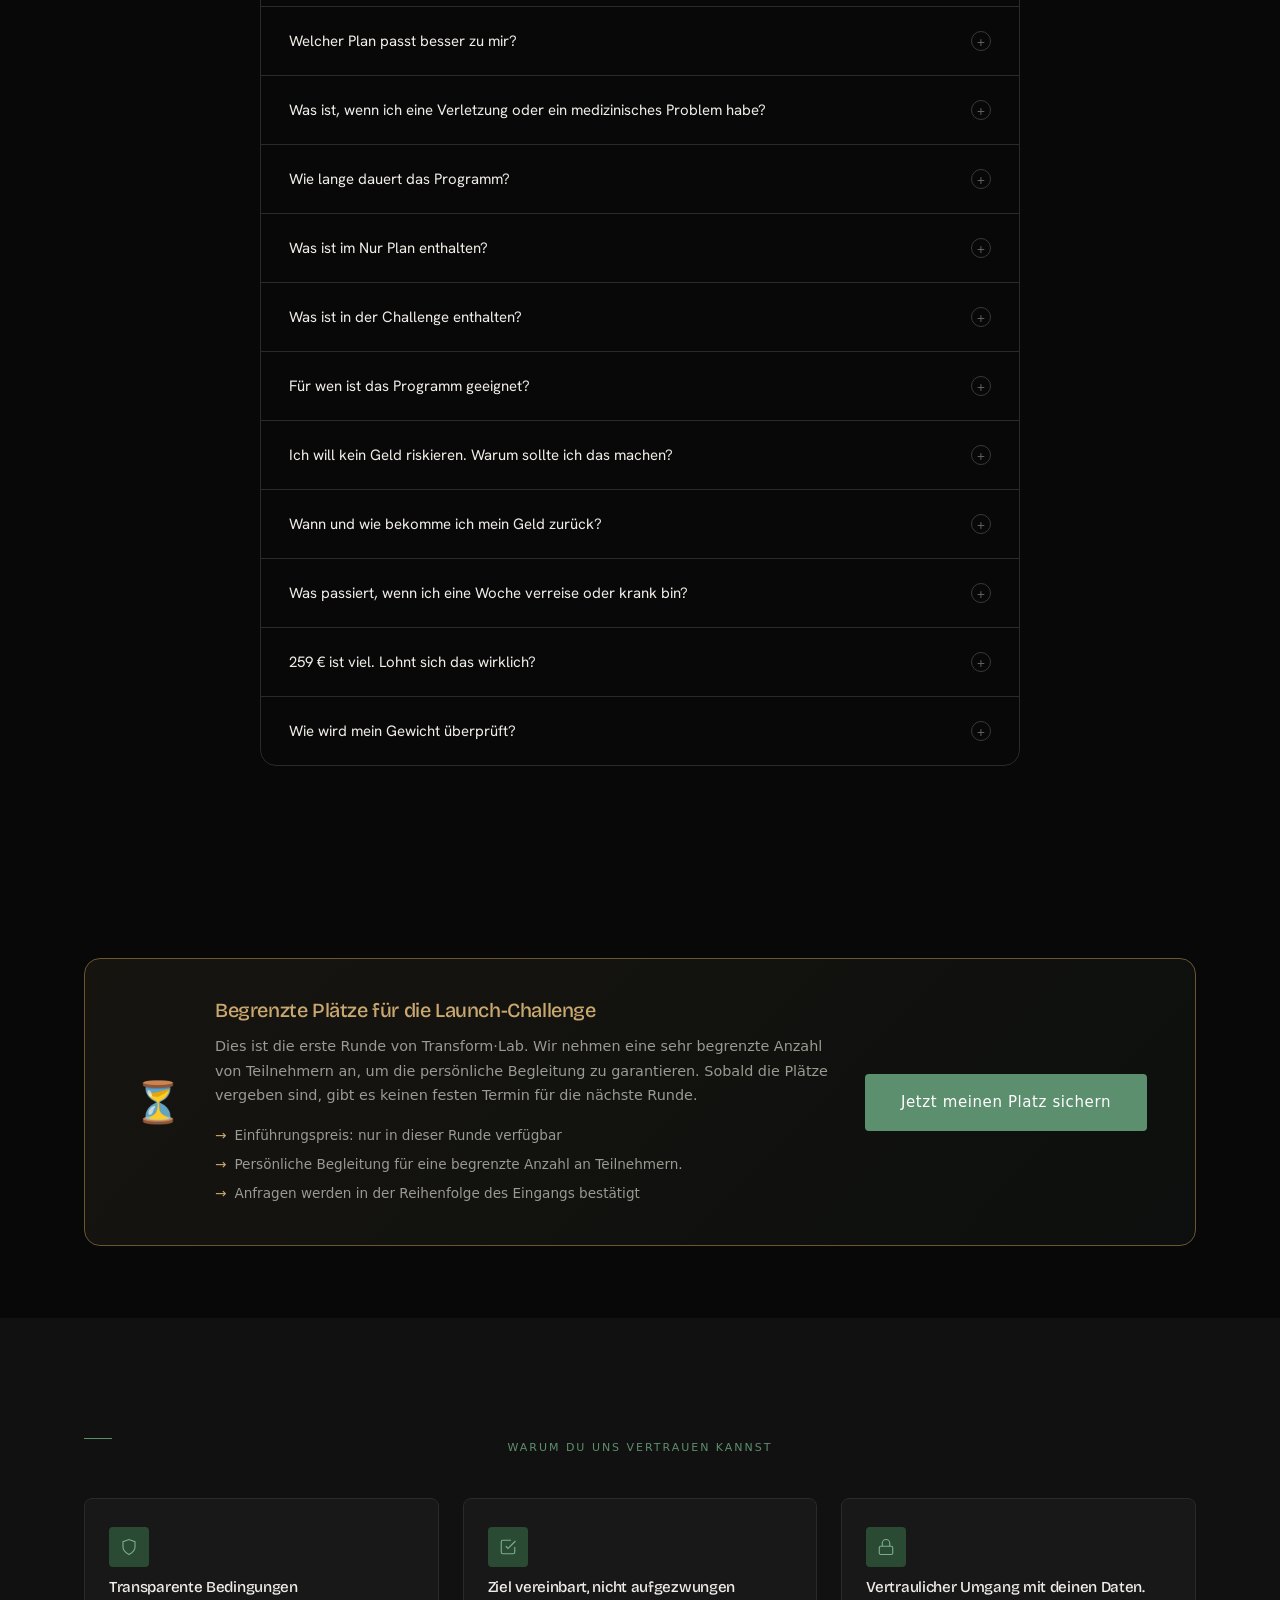
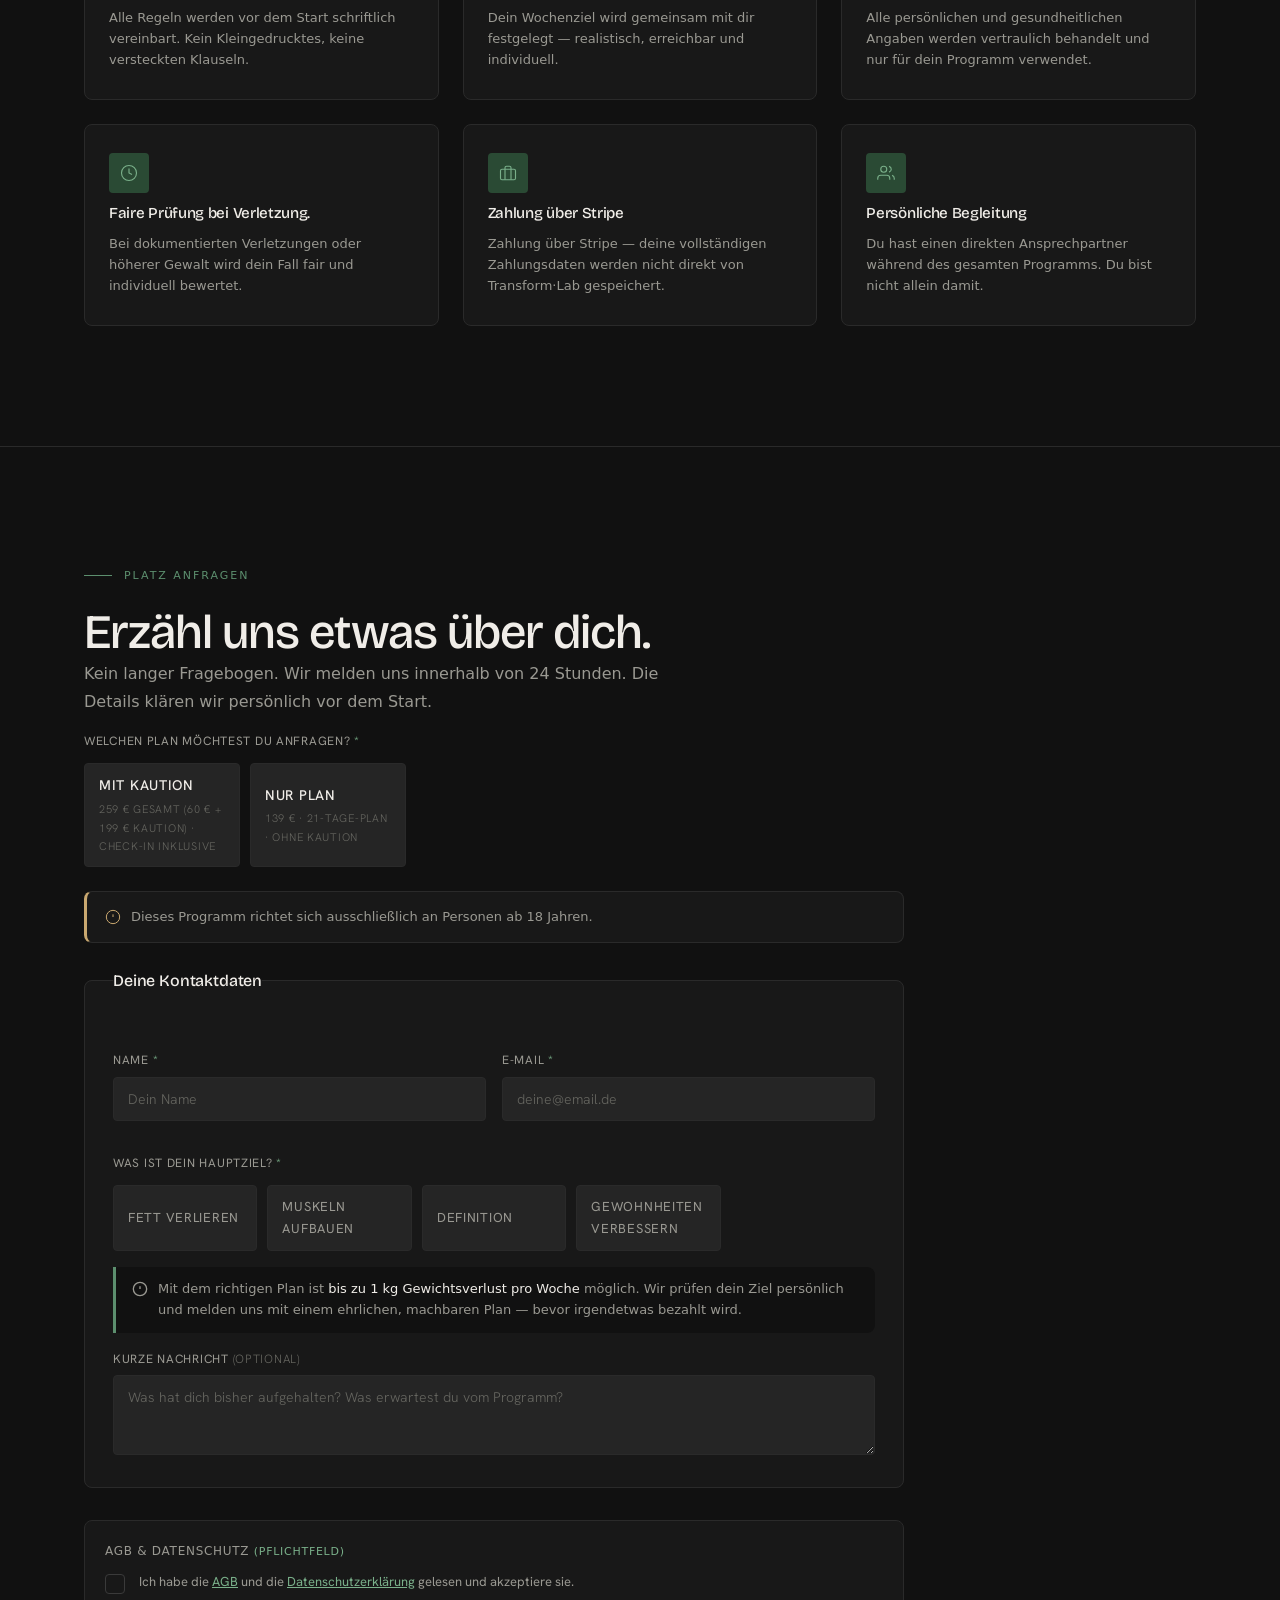
==== commit 46d746ca: "Close fat-loss-only gaps: Schritt 2 goal fixed, AGB plan scope defined - anmeldung-kaution.html (Kau" ====
--- a/index.html
+++ b/index.html
@@ -219,7 +219,7 @@
           </li>
           <li class="number-item reveal reveal-delay-2">
             <div class="num"><span class="num-value">1–8</span></div>
-            <div class="desc">Wochen — du wählst</div>
+            <div class="desc">Wochen Challenge — du wählst</div>
           </li>
           <li class="number-item reveal reveal-delay-3">
             <div class="num"><span class="num-value" data-count-from="0" data-count-to="100">100</span><span>%</span></div>
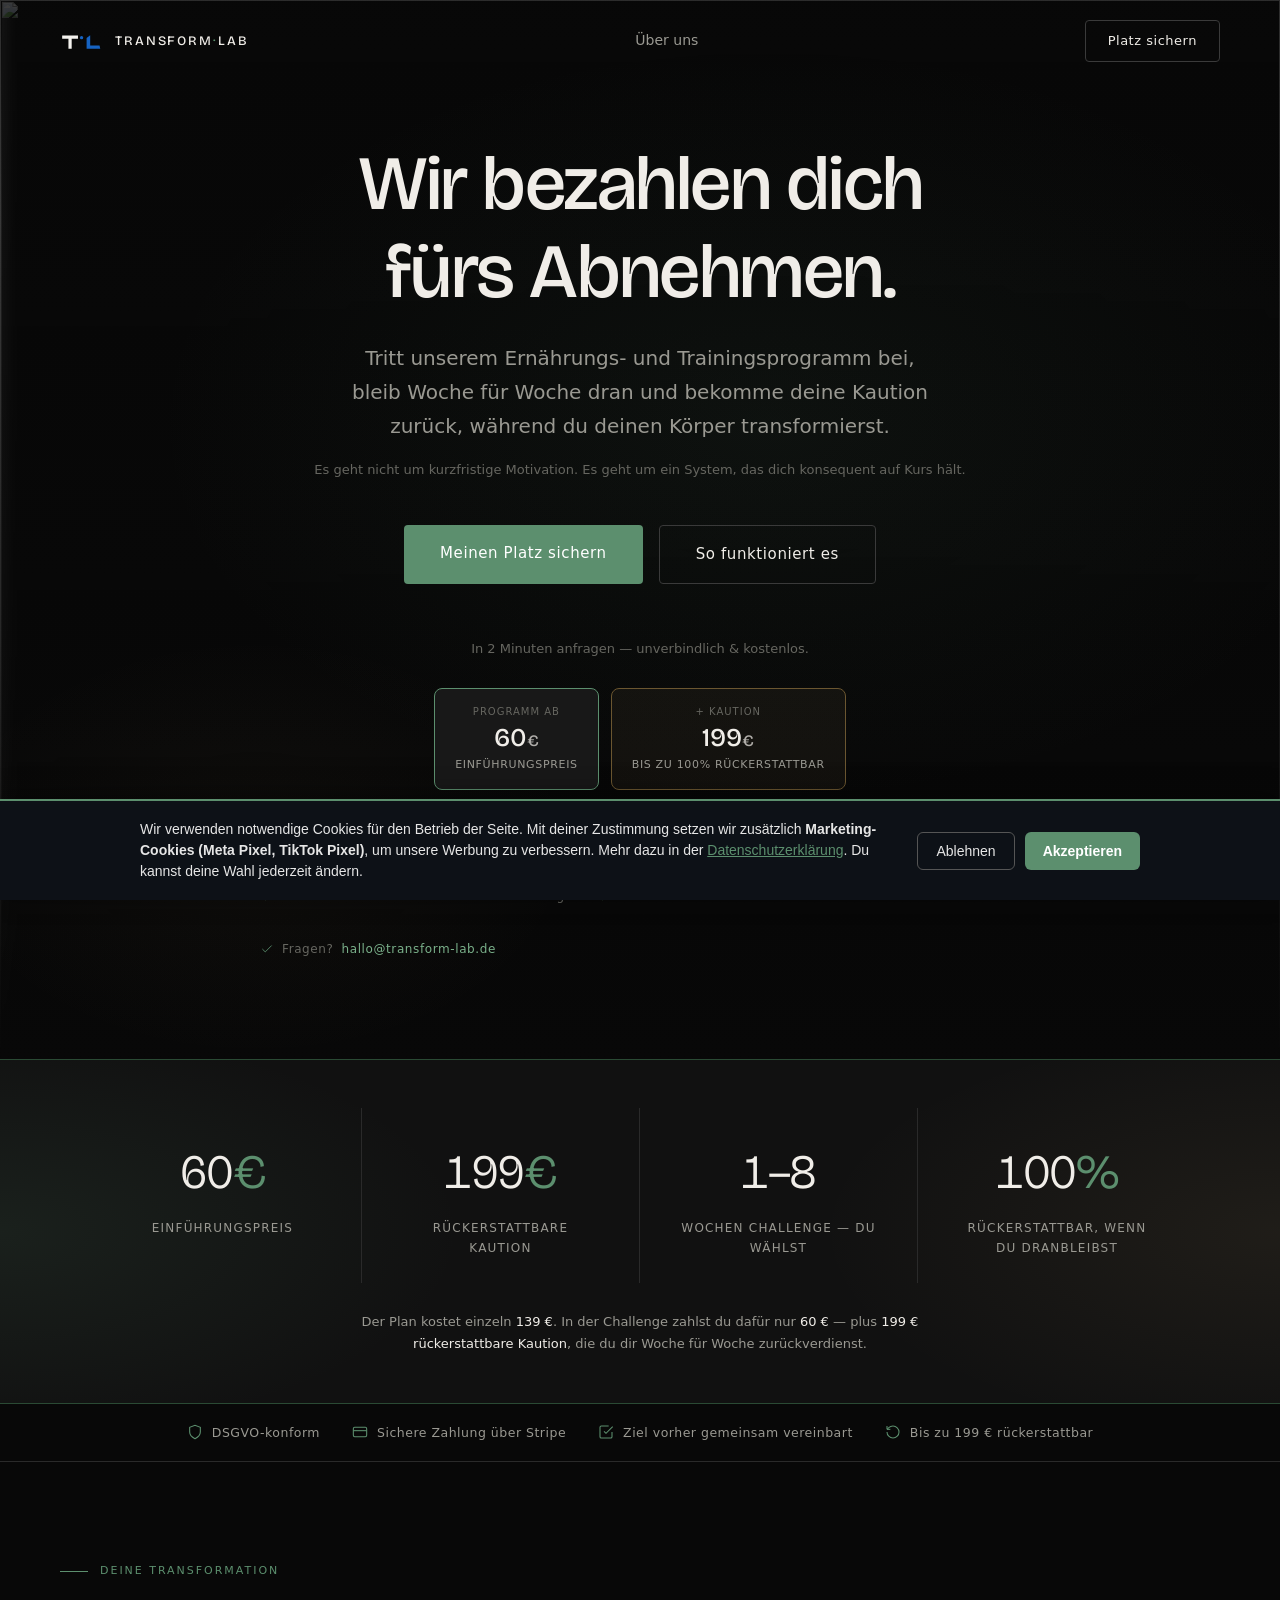
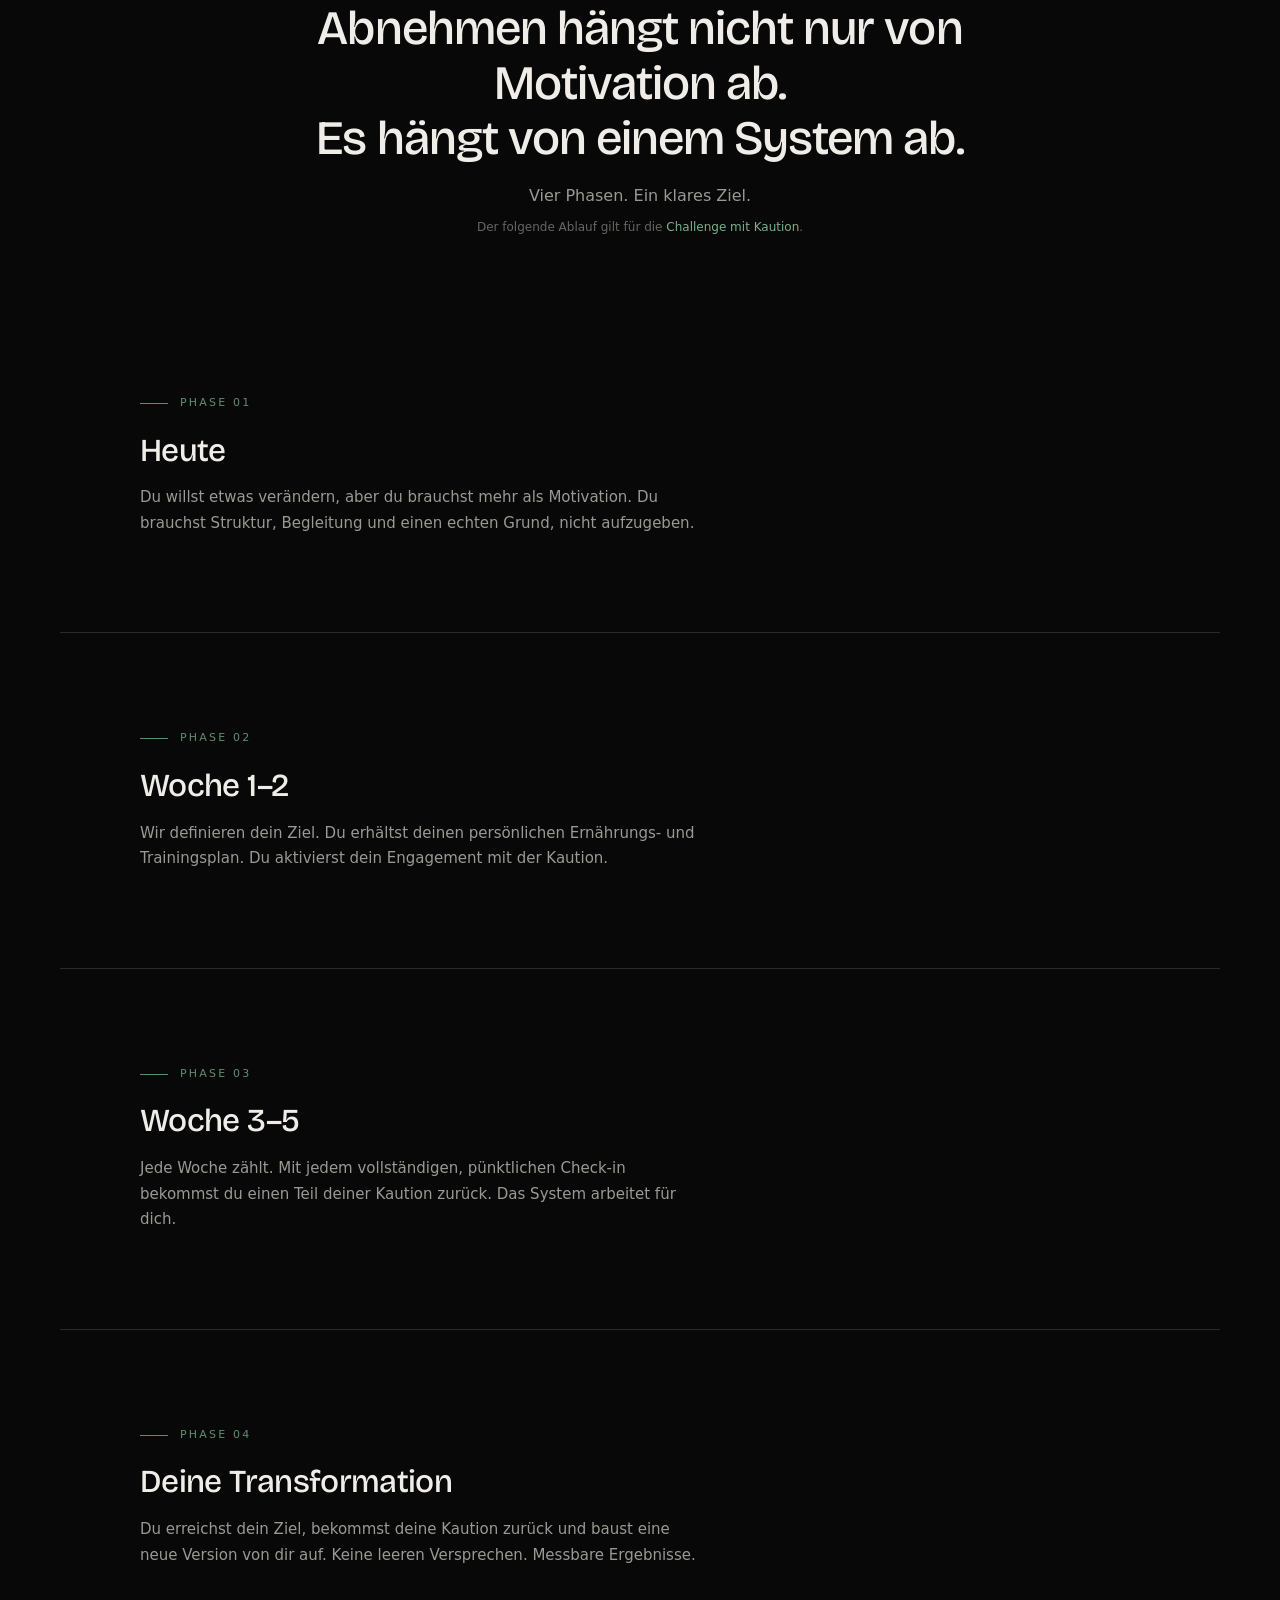
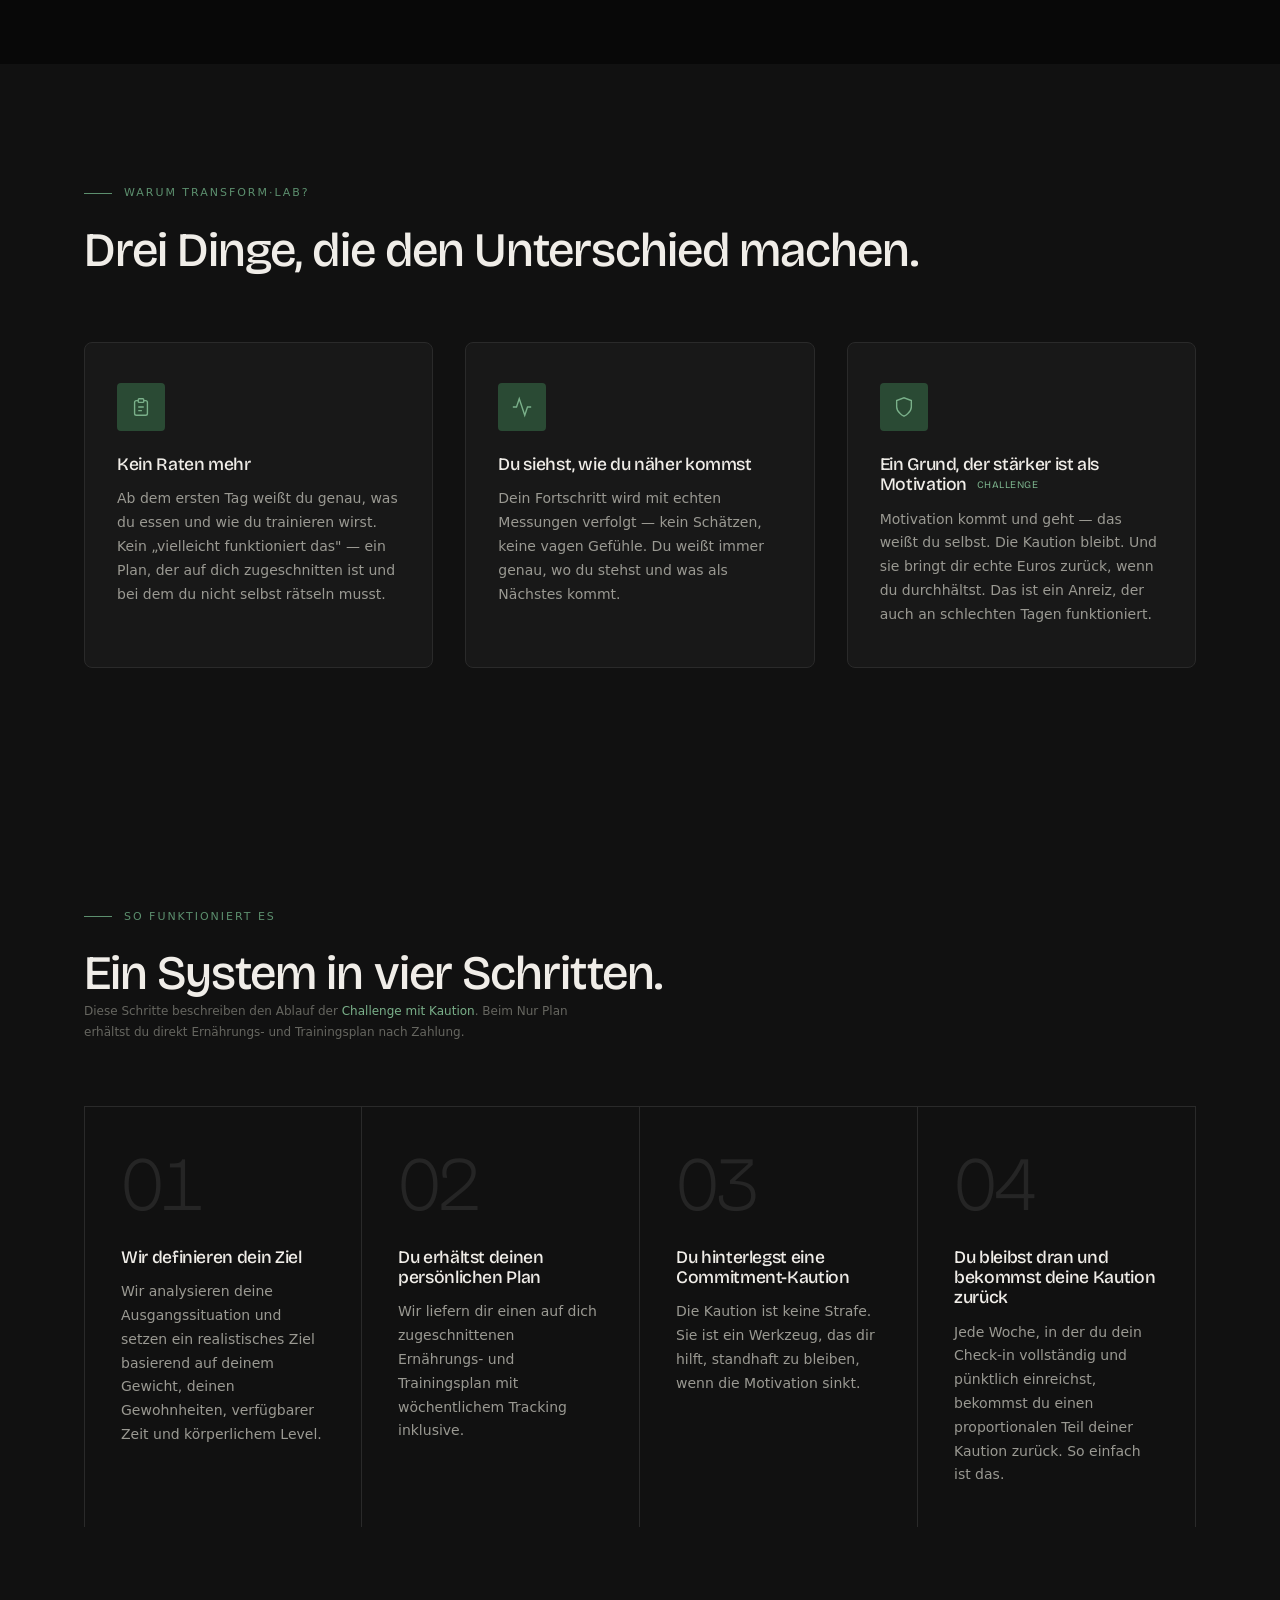
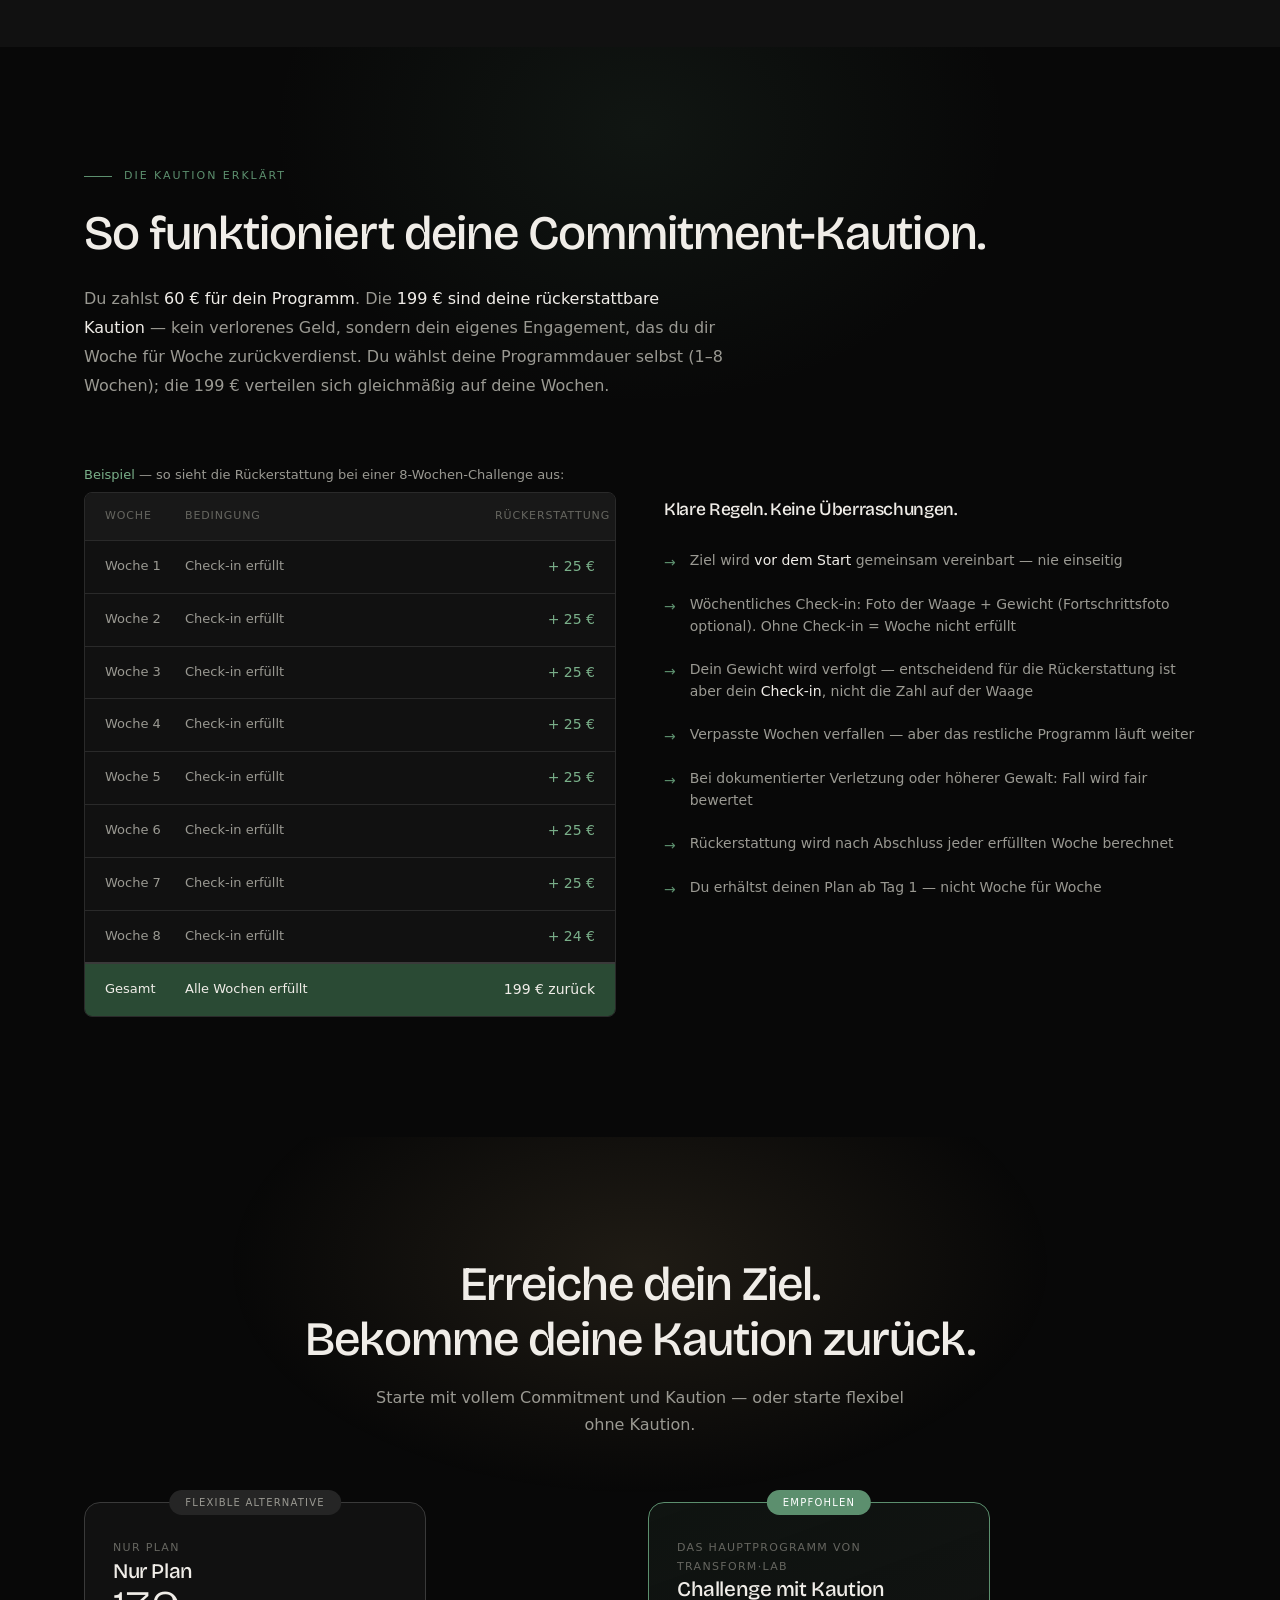
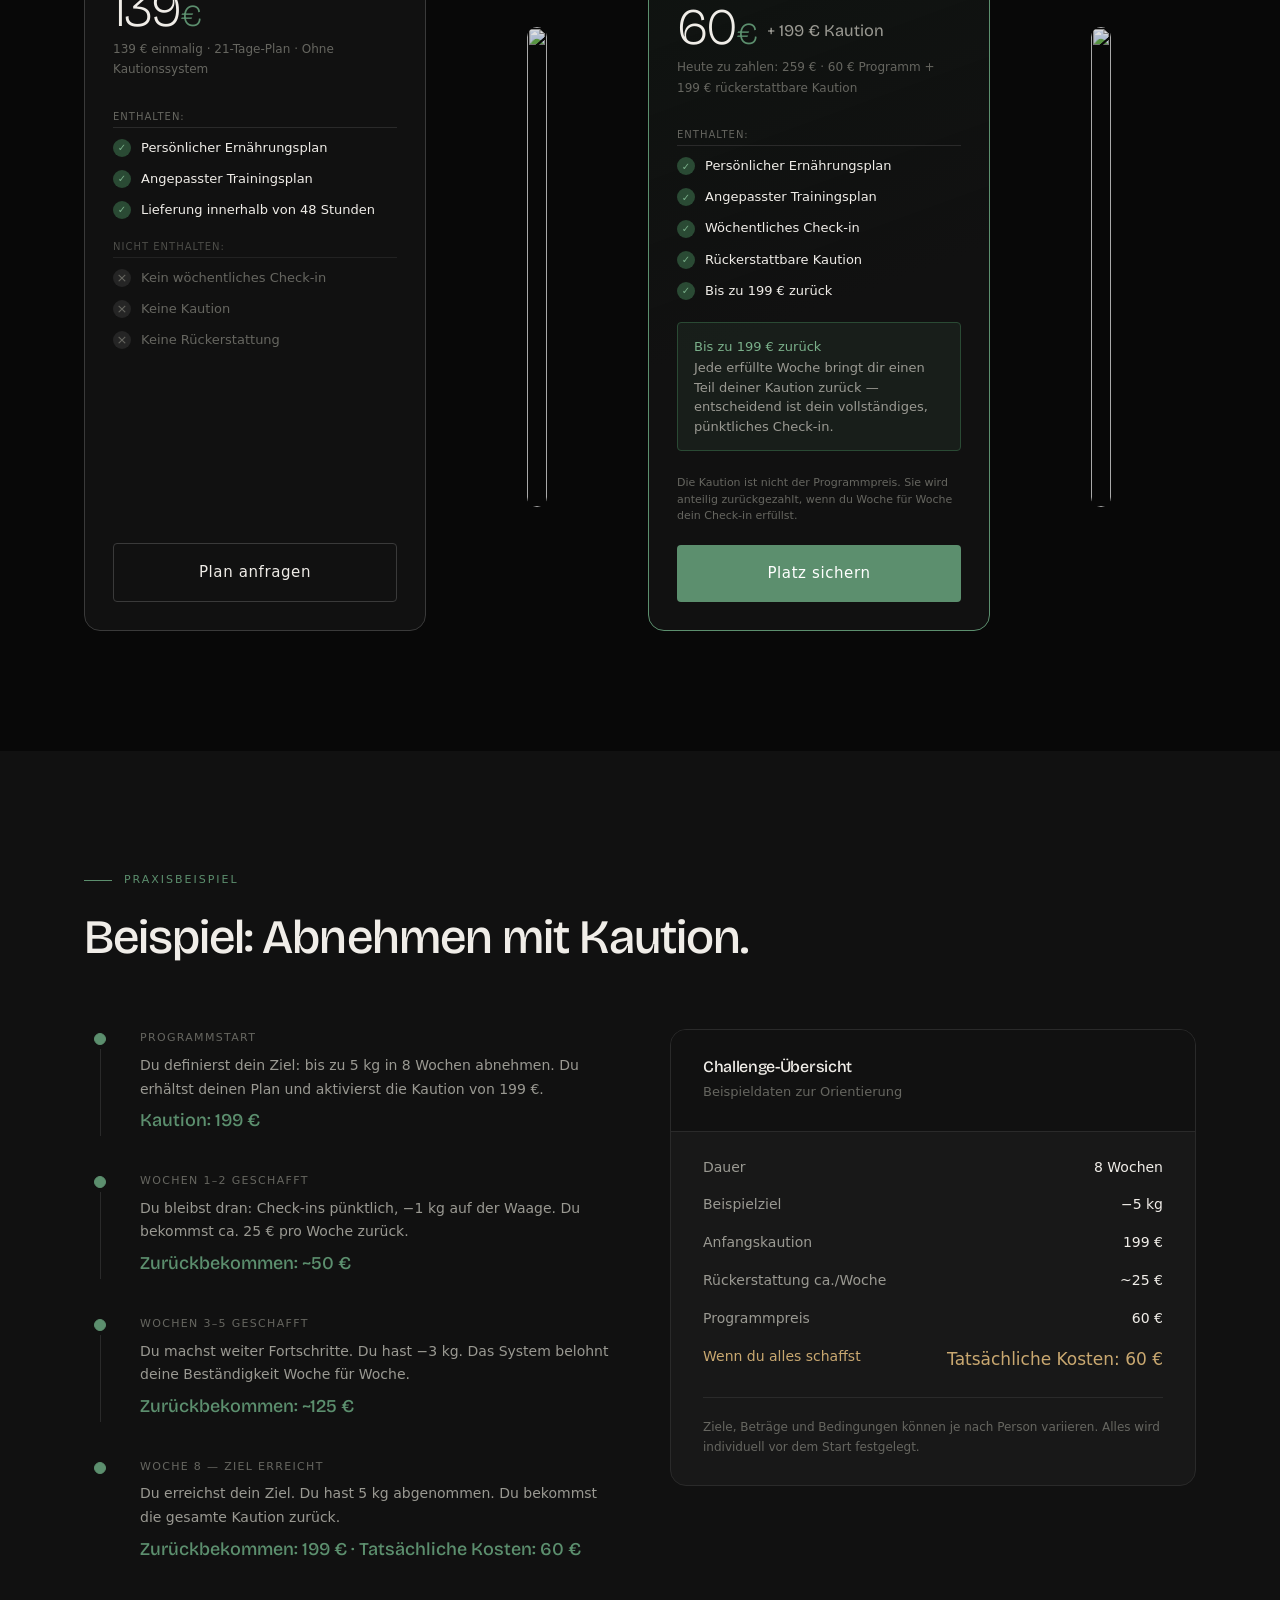
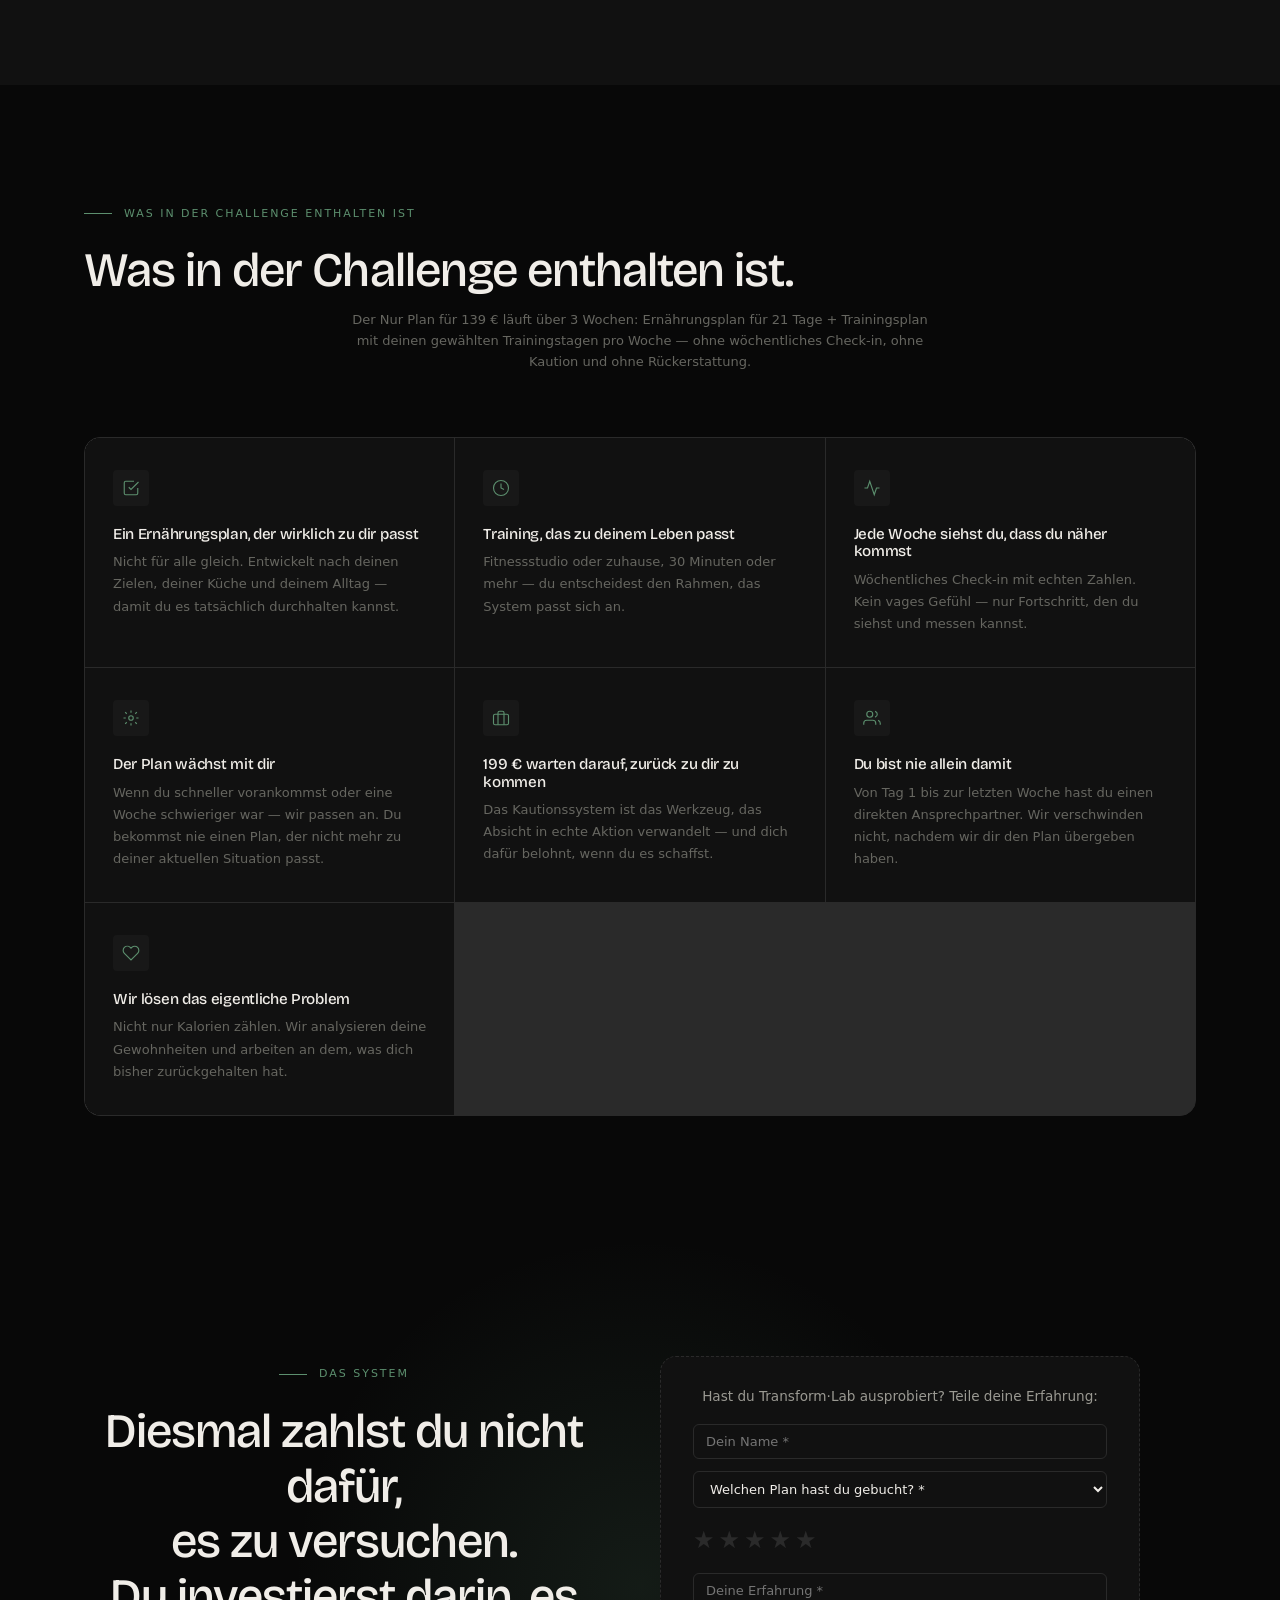
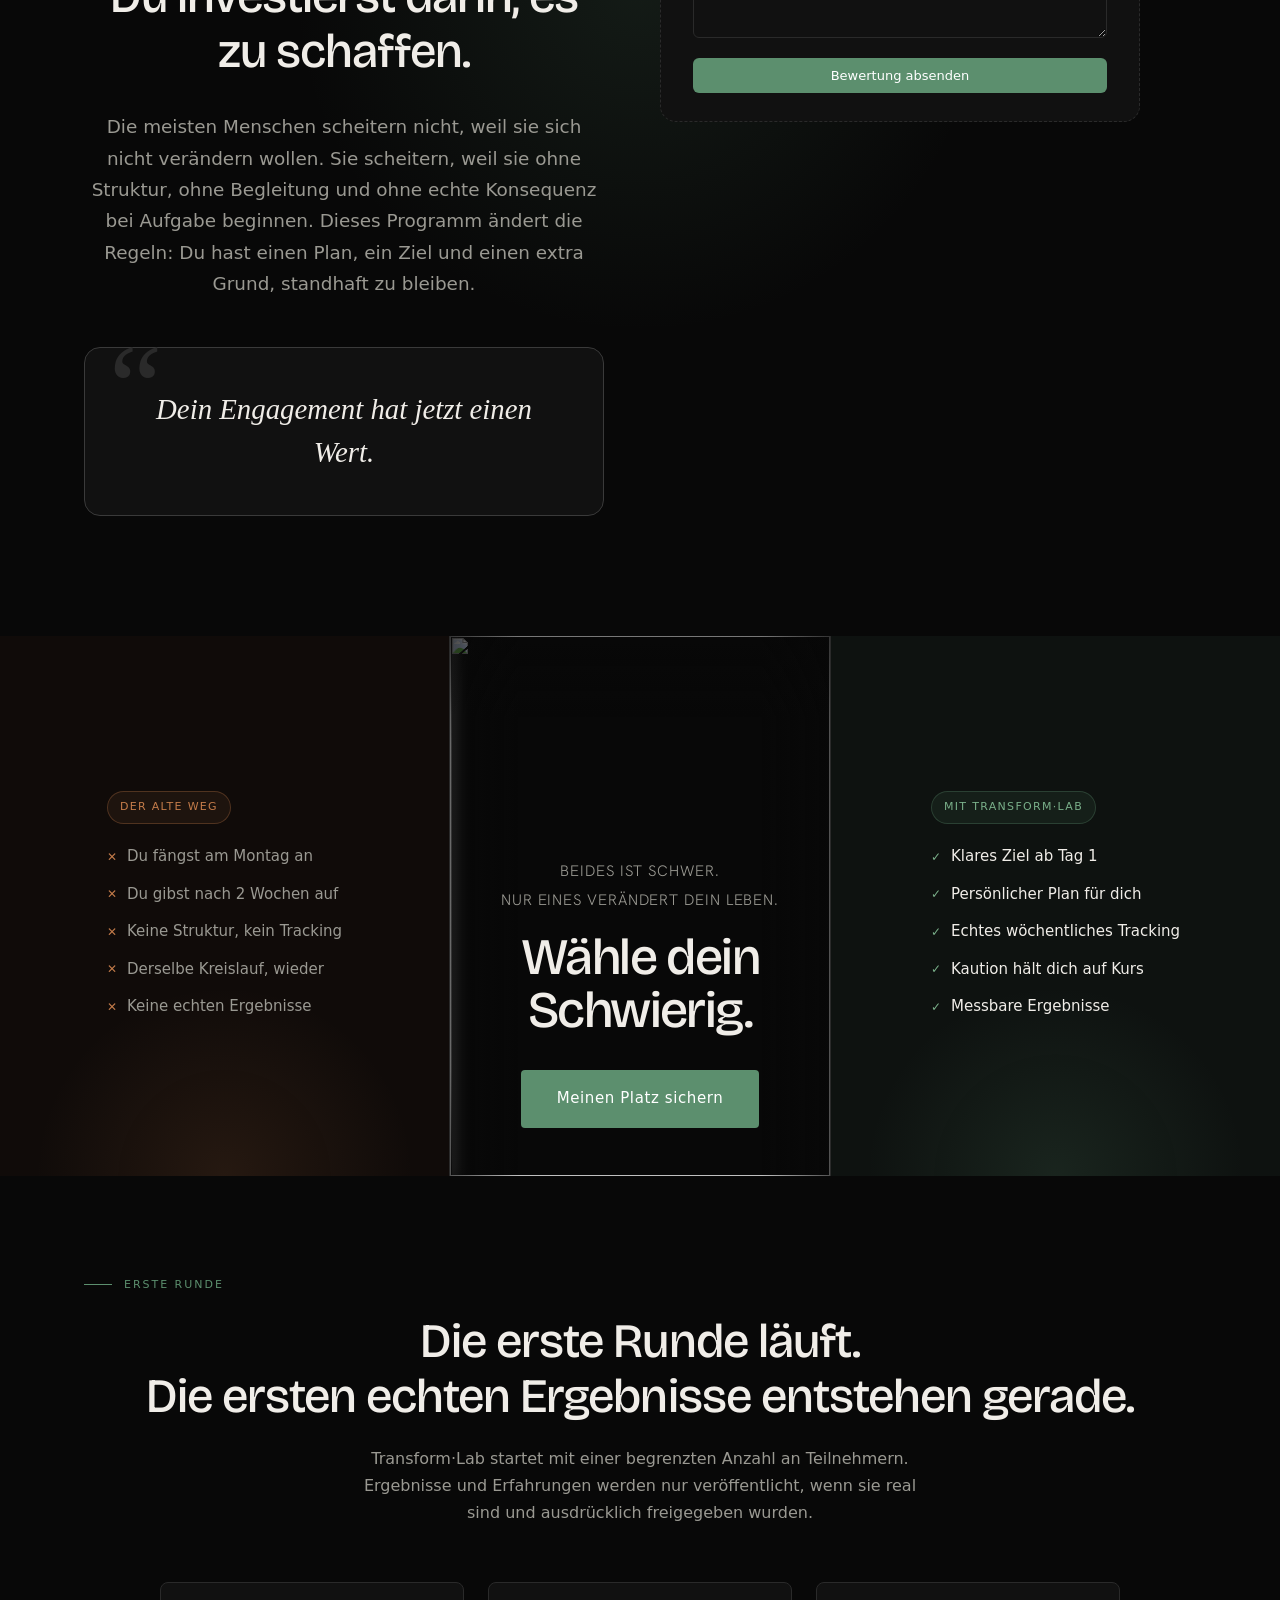
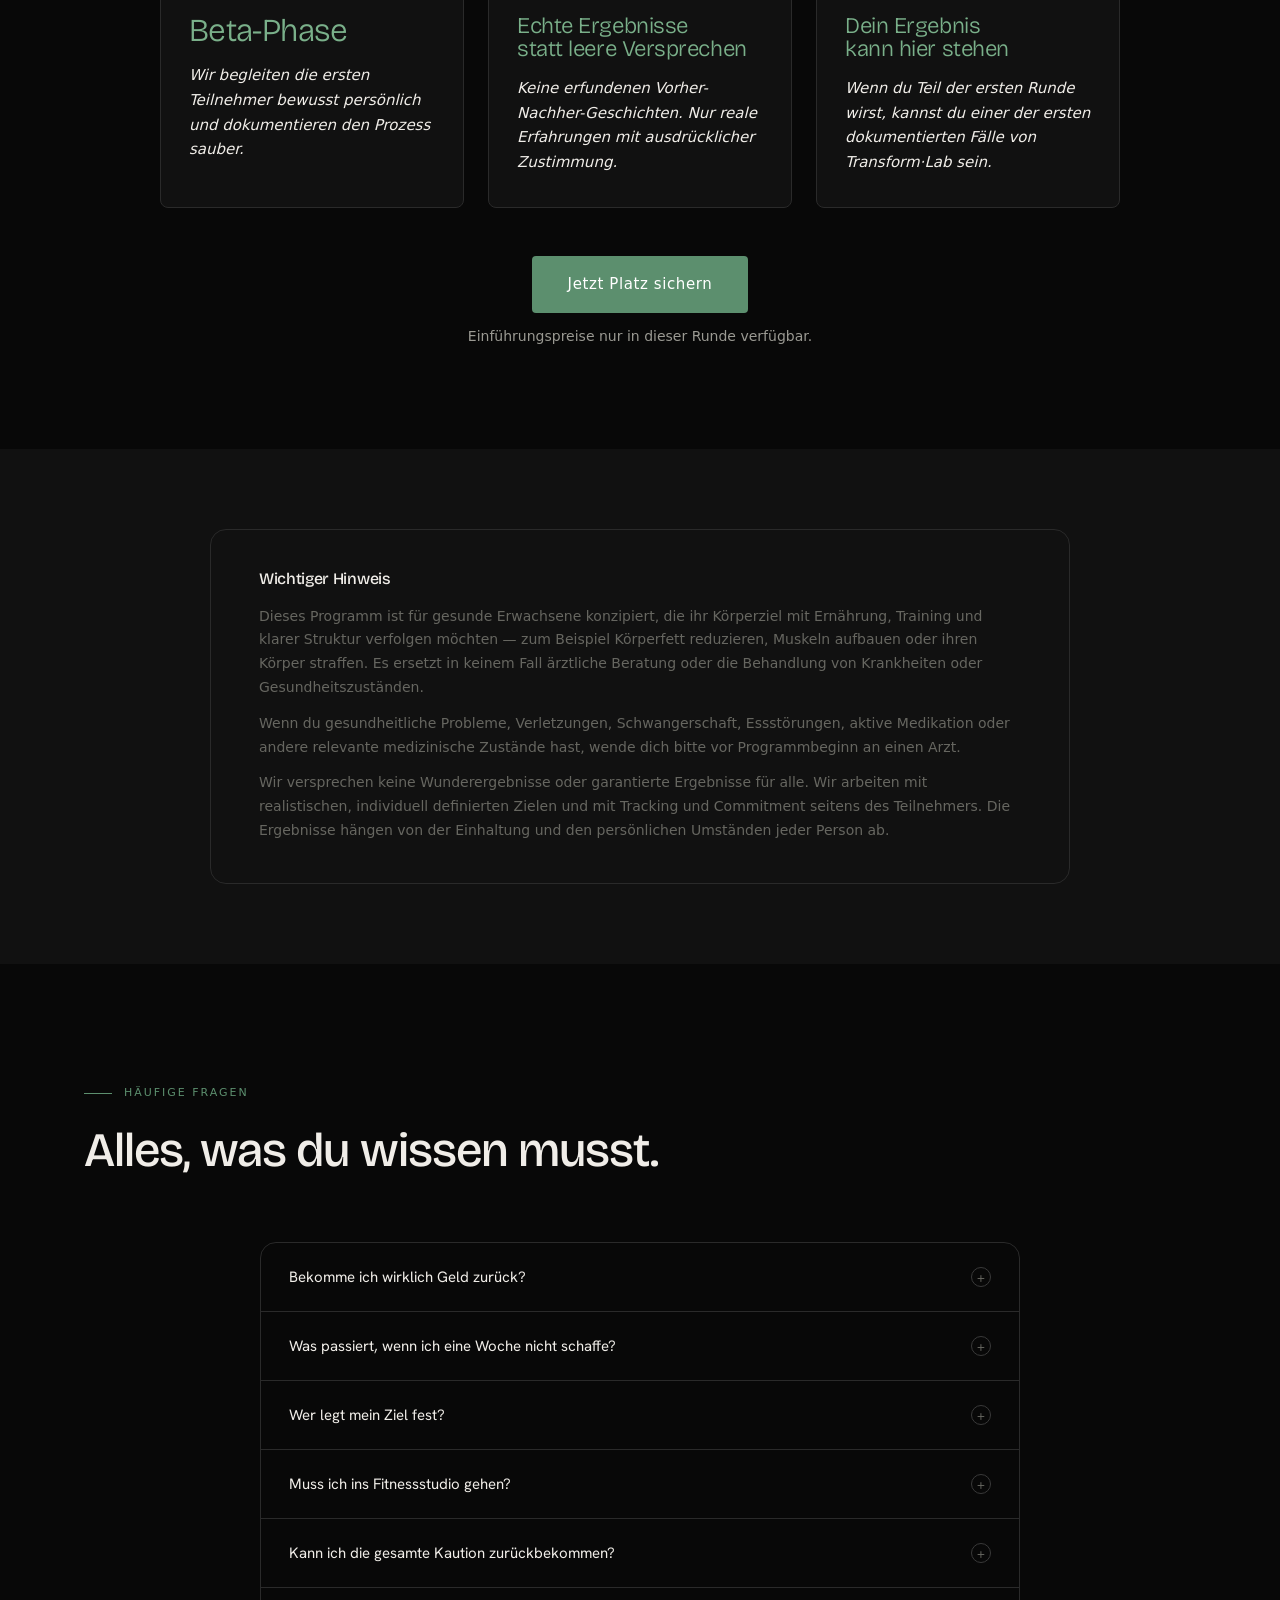
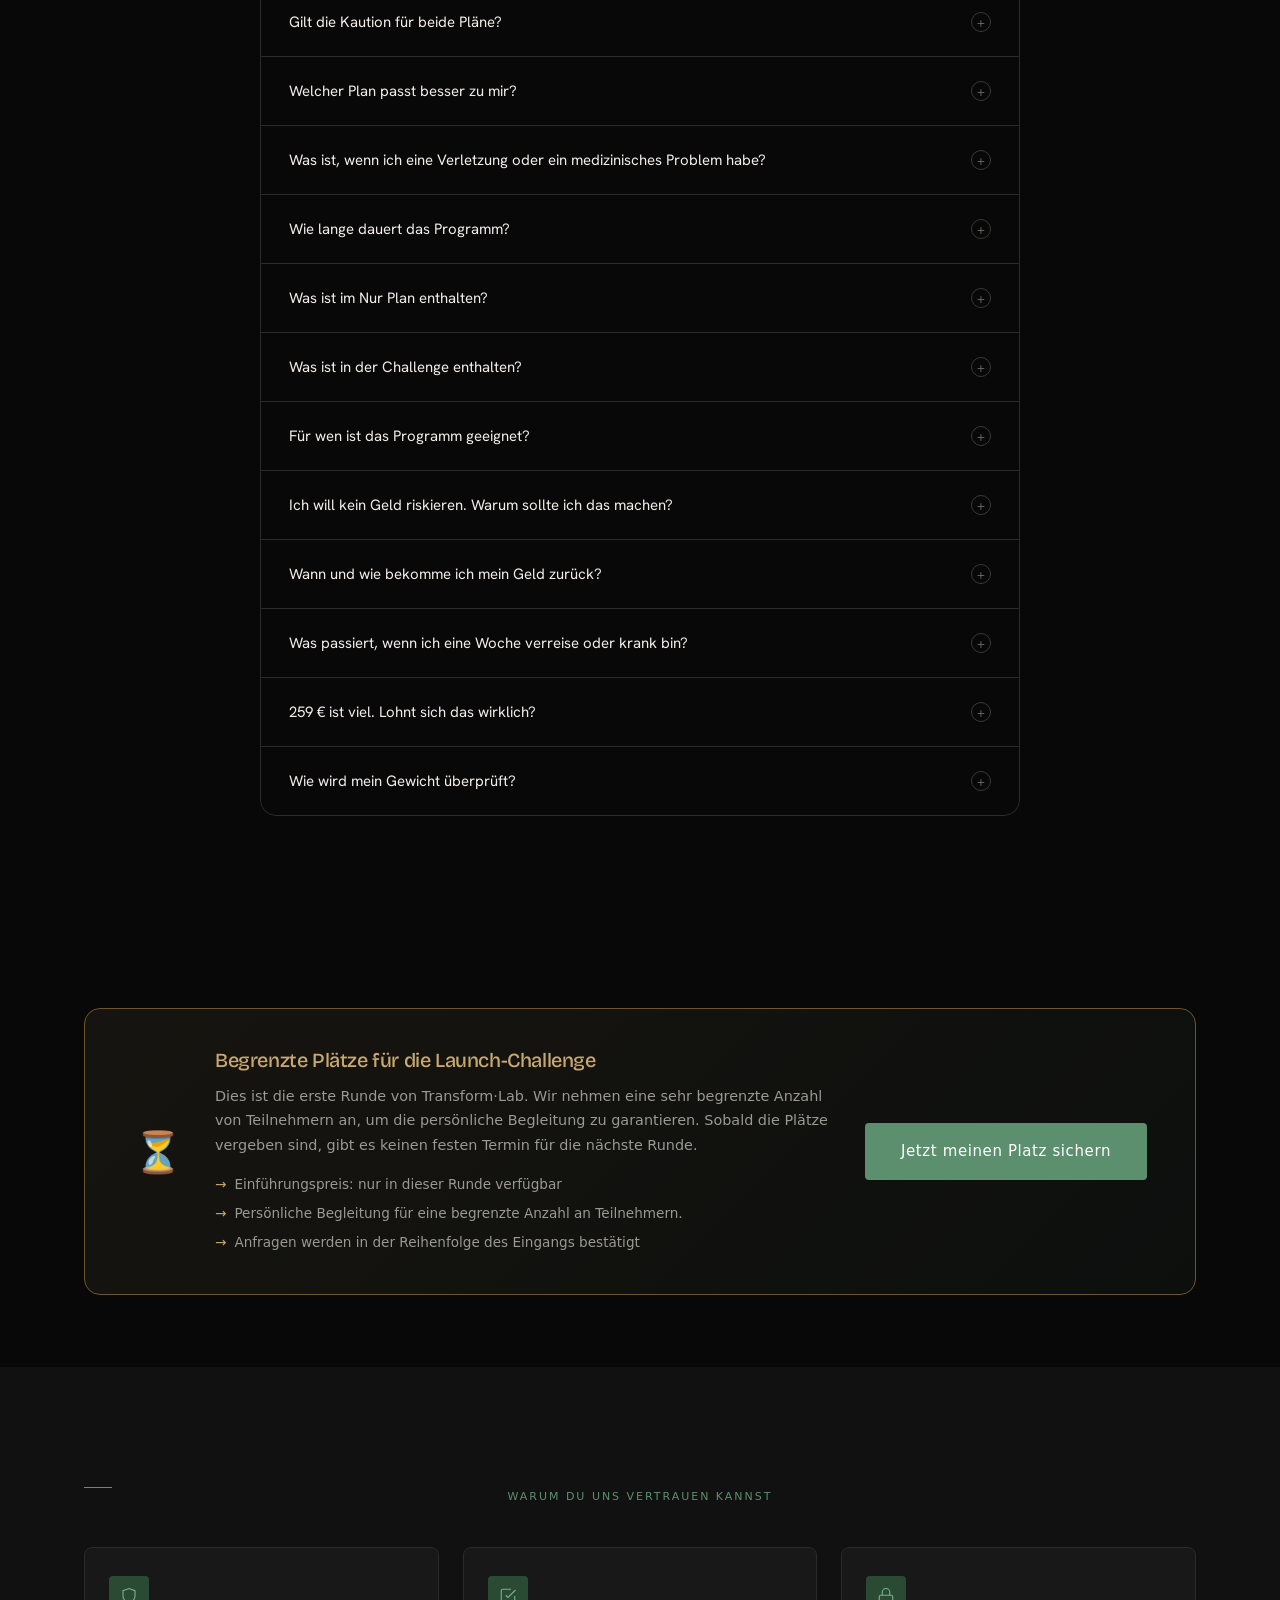
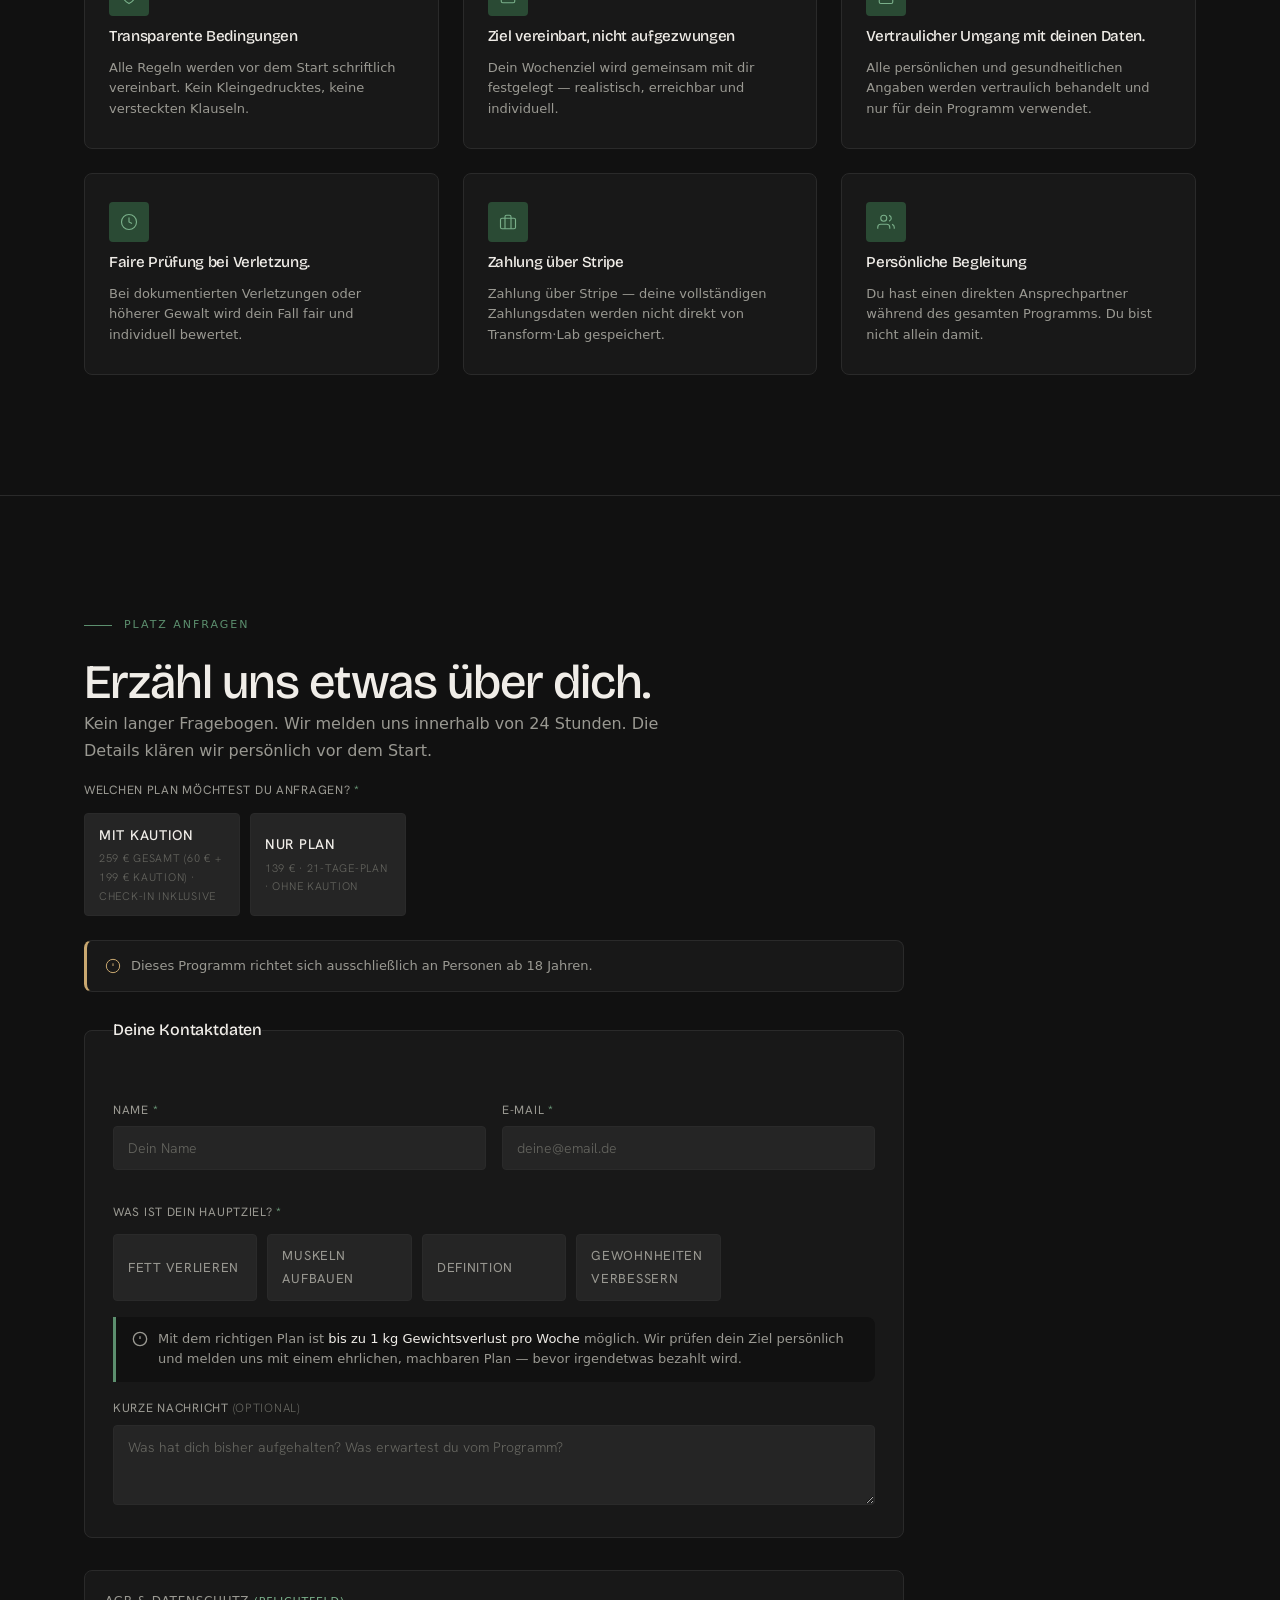
==== commit 65501ae6: "Switch Kaution refund to compliance model (check-in, not scale) Founders' decision 20/07: weekly ref" ====
--- a/index.html
+++ b/index.html
@@ -50,12 +50,22 @@
       "name": "Gabriel Palosi",
       "email": "hallo@transform-lab.de"
     },
-    "offers": {
-      "@type": "Offer",
-      "price": "60.00",
-      "priceCurrency": "EUR",
-      "description": "Einführungspreis. Zusätzlich 199 € rückerstattbare Commitment-Kaution."
-    },
+    "offers": [
+      {
+        "@type": "Offer",
+        "name": "Nur Plan",
+        "price": "139.00",
+        "priceCurrency": "EUR",
+        "description": "Persönlicher Ernährungs- und Trainingsplan, ausgelegt auf 3 Wochen (21 Tage)."
+      },
+      {
+        "@type": "Offer",
+        "name": "Challenge mit Kaution",
+        "price": "259.00",
+        "priceCurrency": "EUR",
+        "description": "60 € Programmpreis + 199 € rückerstattbare Commitment-Kaution."
+      }
+    ],
     "serviceType": "Fitness- und Ernährungscoaching",
     "areaServed": "DE"
   }
@@ -155,8 +165,8 @@
             </h1>
 
             <p class="hero-sub">
-              Tritt unserem Ernährungs- und Trainingsprogramm bei, erreiche
-              deine wöchentlichen Ziele und bekomme deine Kaution zurück,
+              Tritt unserem Ernährungs- und Trainingsprogramm bei, bleib
+              Woche für Woche dran und bekomme deine Kaution zurück,
               während du deinen Körper transformierst.
             </p>
             <p class="hero-meta">
@@ -191,7 +201,7 @@
               </li>
               <li>
                 <svg viewBox="0 0 24 24" aria-hidden="true"><polyline points="20 6 9 17 4 12"/></svg>
-                Kaution je nach Zielerreichung rückerstattbar
+                Kaution Woche für Woche rückerstattbar
               </li>
               <li>
                 <svg viewBox="0 0 24 24" aria-hidden="true"><polyline points="20 6 9 17 4 12"/></svg>
@@ -223,7 +233,7 @@
           </li>
           <li class="number-item reveal reveal-delay-3">
             <div class="num"><span class="num-value" data-count-from="0" data-count-to="100">100</span><span>%</span></div>
-            <div class="desc">Rückerstattbar bei Zielerreichung</div>
+            <div class="desc">Rückerstattbar, wenn du dranbleibst</div>
           </li>
         </ul>
         <p class="numbers-note">
@@ -295,8 +305,8 @@
           <div class="story-phase" data-phase="2" data-phase-label="Woche 3–5">
             <div class="phase-number" aria-hidden="true">Phase 03</div>
             <h3>Woche 3–5</h3>
-            <p>Jede Woche zählt. Wenn du dein Wochenziel erreichst,
-               bekommst du einen Teil deiner Kaution zurück.
+            <p>Jede Woche zählt. Mit jedem vollständigen, pünktlichen
+               Check-in bekommst du einen Teil deiner Kaution zurück.
                Das System arbeitet für dich.</p>
           </div>
 
@@ -378,10 +388,10 @@
           </li>
           <li class="step reveal reveal-delay-3">
             <div class="step-num" aria-hidden="true">04</div>
-            <h3>Du erreichst dein Ziel und bekommst deine Kaution zurück</h3>
-            <p>Jede Woche, in der du dein vereinbartes Ziel erreichst,
-               bekommst du einen proportionalen Teil deiner Kaution zurück.
-               So einfach ist das.</p>
+            <h3>Du bleibst dran und bekommst deine Kaution zurück</h3>
+            <p>Jede Woche, in der du dein Check-in vollständig und pünktlich
+               einreichst, bekommst du einen proportionalen Teil deiner Kaution
+               zurück. So einfach ist das.</p>
           </li>
         </ol>
       </div>
@@ -411,47 +421,47 @@
             </div>
             <div class="kaution-row">
               <span class="kw">Woche 1</span>
-              <span class="kc">Wochenziel erreicht</span>
+              <span class="kc">Check-in erfüllt</span>
               <span class="kr">+ 25 €</span>
             </div>
             <div class="kaution-row">
               <span class="kw">Woche 2</span>
-              <span class="kc">Wochenziel erreicht</span>
+              <span class="kc">Check-in erfüllt</span>
               <span class="kr">+ 25 €</span>
             </div>
             <div class="kaution-row">
               <span class="kw">Woche 3</span>
-              <span class="kc">Wochenziel erreicht</span>
+              <span class="kc">Check-in erfüllt</span>
               <span class="kr">+ 25 €</span>
             </div>
             <div class="kaution-row">
               <span class="kw">Woche 4</span>
-              <span class="kc">Wochenziel erreicht</span>
+              <span class="kc">Check-in erfüllt</span>
               <span class="kr">+ 25 €</span>
             </div>
             <div class="kaution-row">
               <span class="kw">Woche 5</span>
-              <span class="kc">Wochenziel erreicht</span>
+              <span class="kc">Check-in erfüllt</span>
               <span class="kr">+ 25 €</span>
             </div>
             <div class="kaution-row">
               <span class="kw">Woche 6</span>
-              <span class="kc">Wochenziel erreicht</span>
+              <span class="kc">Check-in erfüllt</span>
               <span class="kr">+ 25 €</span>
             </div>
             <div class="kaution-row">
               <span class="kw">Woche 7</span>
-              <span class="kc">Wochenziel erreicht</span>
+              <span class="kc">Check-in erfüllt</span>
               <span class="kr">+ 25 €</span>
             </div>
             <div class="kaution-row kaution-row--last">
               <span class="kw">Woche 8</span>
-              <span class="kc">Gesamtziel erreicht</span>
+              <span class="kc">Check-in erfüllt</span>
               <span class="kr">+ 24 €</span>
             </div>
             <div class="kaution-row kaution-row--total">
               <span class="kw">Gesamt</span>
-              <span class="kc">Alle Ziele erfüllt</span>
+              <span class="kc">Alle Wochen erfüllt</span>
               <span class="kr">199 € zurück</span>
             </div>
           </div>
@@ -466,6 +476,10 @@
               <li>
                 <span class="kr-icon" aria-hidden="true">→</span>
                 <span>Wöchentliches Check-in: Foto der Waage + Gewicht (Fortschrittsfoto optional). Ohne Check-in = Woche nicht erfüllt</span>
+              </li>
+              <li>
+                <span class="kr-icon" aria-hidden="true">→</span>
+                <span>Dein Gewicht wird verfolgt — entscheidend für die Rückerstattung ist aber dein <strong>Check-in</strong>, nicht die Zahl auf der Waage</span>
               </li>
               <li>
                 <span class="kr-icon" aria-hidden="true">→</span>
@@ -553,9 +567,9 @@
             </ul>
             <div class="pc-callout">
               <strong>Bis zu 199 € zurück</strong>
-              Jede erfüllte Woche bringt dir einen Teil deiner Kaution zurück — wenn du deine vereinbarten Wochenziele erreichst.
-            </div>
-            <p class="pc-microcopy">Die Kaution ist nicht der Programmpreis. Sie wird anteilig zurückgezahlt, wenn du deine vereinbarten Wochenziele erreichst.</p>
+              Jede erfüllte Woche bringt dir einen Teil deiner Kaution zurück — entscheidend ist dein vollständiges, pünktliches Check-in.
+            </div>
+            <p class="pc-microcopy">Die Kaution ist nicht der Programmpreis. Sie wird anteilig zurückgezahlt, wenn du Woche für Woche dein Check-in erfüllst.</p>
             <a href="#form" class="btn-primary pc-cta" data-plan="mit_kaution">Platz sichern</a>
           </div>
 
@@ -597,7 +611,7 @@
               </div>
               <div class="timeline-content">
                 <div class="timeline-week">Wochen 1–2 geschafft</div>
-                <p class="timeline-desc">Du erreichst dein Wochenziel. Du hast −1 kg. Du bekommst ca. 25 € pro Woche zurück.</p>
+                <p class="timeline-desc">Du bleibst dran: Check-ins pünktlich, −1 kg auf der Waage. Du bekommst ca. 25 € pro Woche zurück.</p>
                 <div class="timeline-amount">Zurückbekommen: ~50 €</div>
               </div>
             </li>
@@ -940,9 +954,11 @@
             </button>
             <div class="faq-answer" id="faq-answer-1" role="region">
               <div class="faq-answer-inner">
-                Ja. Wenn du die vereinbarten Wochenziele erreichst, bekommst du den
-                proportionalen Teil deiner Kaution für diese Woche zurück.
-                Wenn du das gesamte Programm abschließt, kannst du bis zu 199 € zurückbekommen.
+                Ja. Für jede Woche, in der du dein Check-in vollständig und pünktlich
+                einreichst, bekommst du den Kautionsanteil dieser Woche zurück. Dein
+                Gewicht wird zur Fortschrittskontrolle festgehalten — entscheidend für
+                die Rückerstattung ist dein Check-in. Wenn du das gesamte Programm
+                durchziehst, bekommst du bis zu 199 € zurück.
               </div>
             </div>
           </div>
@@ -954,9 +970,11 @@
             </button>
             <div class="faq-answer" id="faq-answer-2" role="region">
               <div class="faq-answer-inner">
-                Der Kautions-Anteil der nicht erfüllten Woche wird nicht zurückerstattet.
-                Das restliche Programm bleibt aktiv und du kannst weiterhin die Kaution
-                der verbleibenden Wochen zurückbekommen.
+                Eine Woche gilt nur dann als nicht erfüllt, wenn dein Check-in fehlt,
+                unvollständig ist oder zu spät kommt — nicht, weil die Waage mal nicht
+                mitspielt. Der Kautionsanteil einer nicht erfüllten Woche wird nicht
+                zurückerstattet. Das restliche Programm bleibt aktiv und du kannst
+                weiterhin die Kaution der verbleibenden Wochen zurückbekommen.
               </div>
             </div>
           </div>
@@ -997,8 +1015,8 @@
             </button>
             <div class="faq-answer" id="faq-answer-5" role="region">
               <div class="faq-answer-inner">
-                Ja. Wenn du alle vereinbarten Ziele während des Programms erreichst,
-                kannst du bis zu den vollen 199 € Kaution zurückbekommen.
+                Ja. Wenn du in jeder Woche dein Check-in vollständig und pünktlich
+                einreichst, bekommst du die vollen 199 € Kaution zurück.
                 Deine tatsächlichen Endkosten wären nur der Programmpreis: 60 €.
               </div>
             </div>
@@ -1114,10 +1132,11 @@
             </button>
             <div class="faq-answer" id="faq-answer-10" role="region">
               <div class="faq-answer-inner">
-                Die Kaution ist bewusst als Commitment gedacht. Du kannst sie anteilig zurückbekommen,
-                wenn du deine vereinbarten Wochenziele erreichst. Wenn du Wochenziele nicht erfüllst
-                oder Check-ins verpasst, wird der jeweilige Anteil nicht zurückerstattet. Deshalb
-                besprechen wir Ziel, Ablauf und Bedingungen vor dem Start klar mit dir.
+                Die Kaution ist bewusst als Commitment gedacht. Du bekommst sie anteilig
+                zurück, indem du jede Woche dein Check-in einreichst — etwas, das komplett
+                in deiner Hand liegt. Nur wenn du Check-ins verpasst, wird der jeweilige
+                Anteil nicht zurückerstattet. Deshalb besprechen wir Ziel, Ablauf und
+                Bedingungen vor dem Start klar mit dir.
               </div>
             </div>
           </div>
@@ -1180,6 +1199,8 @@
                 mit dem aktuellen Gewicht. Damit die Zahlen vergleichbar sind, wiegst
                 du dich immer gleich: dieselbe Waage, morgens, nüchtern, nach dem
                 Toilettengang. Ein Fortschrittsfoto des Körpers ist freiwillig.
+                Dein Gewicht dient der Fortschrittskontrolle — die Rückerstattung
+                hängt von deinem pünktlichen Check-in ab.
               </div>
             </div>
           </div>
@@ -1343,7 +1364,7 @@
               </div>
               <p class="objetivo-note" id="objetivoKautionNote" hidden>
                 Die Challenge mit Kaution gibt es aktuell nur für das Ziel <strong>„Fett verlieren"</strong> —
-                die Rückerstattung wird über dein Gewicht gemessen. Für Muskelaufbau, Definition oder
+                dein Fortschritt wird über dein Gewicht verfolgt. Für Muskelaufbau, Definition oder
                 Gewohnheiten empfehlen wir den <strong>Nur Plan</strong>.
               </p>
             </div>
@@ -1411,11 +1432,11 @@
               <div class="form-row form-row--2">
                 <div class="form-group">
                   <label for="f-gewicht">Aktuelles Gewicht (kg) <span class="form-required">*</span></label>
-                  <input type="number" id="f-gewicht" name="gewicht_aktuell" placeholder="z.B. 85" min="40" max="200">
+                  <input type="number" id="f-gewicht" name="gewicht_aktuell" placeholder="z.B. 85" min="40" max="250">
                 </div>
                 <div class="form-group">
                   <label for="f-zielgewicht">Zielgewicht (kg) <span class="form-required">*</span></label>
-                  <input type="number" id="f-zielgewicht" name="gewicht_ziel" placeholder="z.B. 78" min="40" max="200">
+                  <input type="number" id="f-zielgewicht" name="gewicht_ziel" placeholder="z.B. 78" min="40" max="250">
                 </div>
               </div>
 
@@ -1593,7 +1614,7 @@
           </h2>
           <p class="reveal reveal-delay-1">
             Jede Woche ohne Struktur ist eine weitere Woche im selben Kreislauf.
-            Tritt der Challenge bei, erreiche deine vereinbarten Ziele und bekomme
+            Tritt der Challenge bei, bleib Woche für Woche dran und bekomme
             deine Kaution zurück. Klare Struktur. Messbarer Fortschritt. Echte Veränderung.
           </p>
           <div class="final-cta-buttons reveal reveal-delay-2">
